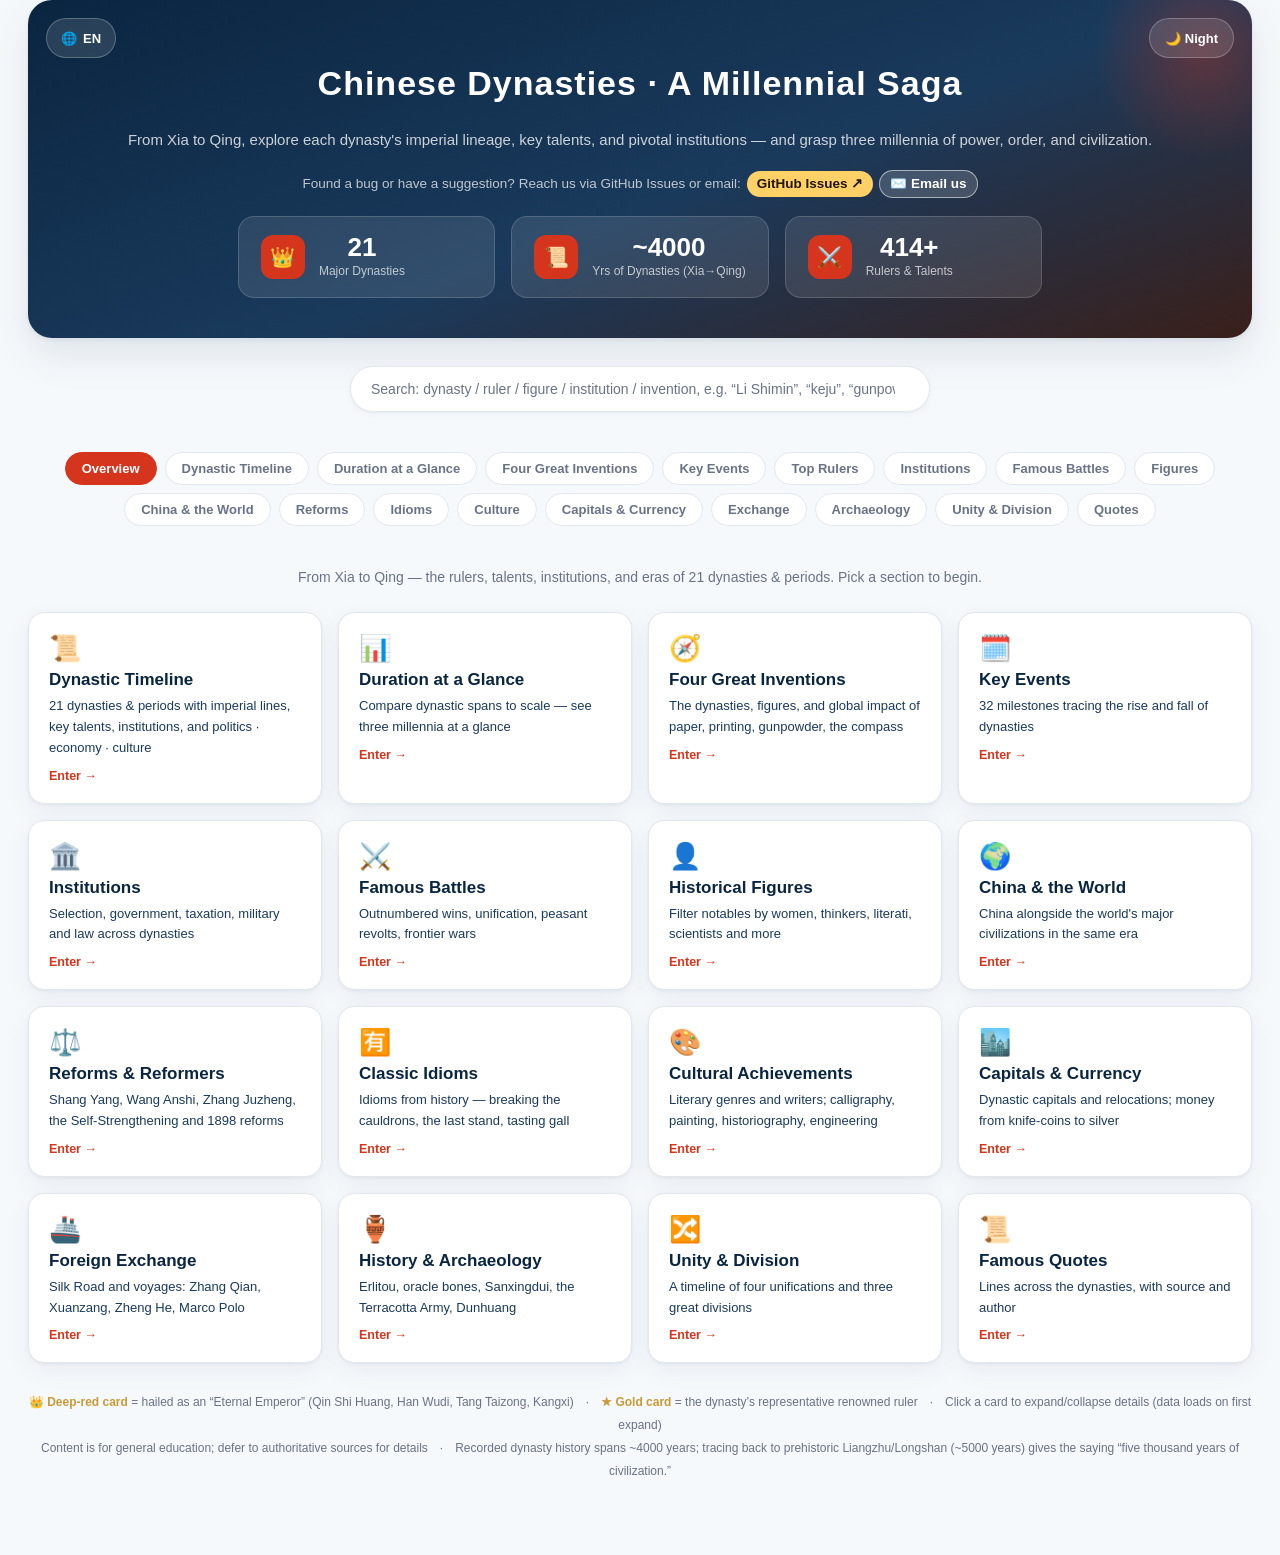
==== index.html @ f90bb238 "fix(hero): 邮件入口不显示邮箱地址，仅保留可点击的 mailto 链接 可见文本改为「✉️ 邮件反馈 / ✉️ Email us」，覆盖真实地址，仍可点击发信" ====
<!DOCTYPE html>
<html lang="zh-CN">
<head>
<meta charset="UTF-8">
<meta name="viewport" content="width=device-width, initial-scale=1.0">
<title>中华王朝 · 千年脉络 | 中国历史朝代科普</title>
<meta name="description" content="从夏到清的中国历史朝代科普：每个王朝的概览、帝王世系、核心人才与关键制度一目了然，帮你建立三千年王朝脉络。">
<meta name="keywords" content="中国历史,朝代,夏商周,秦汉,唐宋,明清,帝王,历史科普,时间轴">
<meta name="author" content="中华王朝时间轴">
<meta name="robots" content="index,follow,max-image-preview:large">
<link rel="canonical" href="https://MinosIE.github.io/chinese-dynasty-timeline/">
<link rel="alternate" hreflang="zh-CN" href="https://MinosIE.github.io/chinese-dynasty-timeline/">
<link rel="alternate" hreflang="en" href="https://MinosIE.github.io/chinese-dynasty-timeline/?lang=en">
<link rel="alternate" hreflang="x-default" href="https://MinosIE.github.io/chinese-dynasty-timeline/">
<link rel="sitemap" type="application/xml" href="sitemap.xml">
<link rel="icon" type="image/svg+xml" href="favicon.svg">
<link rel="stylesheet" href="styles.css">
<meta name="theme-color" content="#0A2540" media="(prefers-color-scheme: light)">
<meta name="theme-color" content="#0E1A26" media="(prefers-color-scheme: dark)">

<!-- Open Graph -->
<meta property="og:type" content="website">
<meta property="og:title" content="中华王朝 · 千年脉络">
<meta property="og:description" content="从夏到清的中国历史朝代科普：概览、帝王世系、核心人才与关键制度。">
<meta property="og:url" content="https://MinosIE.github.io/chinese-dynasty-timeline/">
<meta property="og:locale" content="zh_CN">
<meta property="og:locale:alternate" content="en_US">
<meta property="og:site_name" content="中华王朝时间轴">
<meta property="og:image" content="https://MinosIE.github.io/chinese-dynasty-timeline/og-cover.jpg">
<meta property="og:image:width" content="1200">
<meta property="og:image:height" content="630">
<meta property="og:image:alt" content="中华王朝 · 千年脉络 — 中国历史朝代科普时间轴">

<!-- Twitter Card -->
<meta name="twitter:card" content="summary_large_image">
<meta name="twitter:title" content="中华王朝 · 千年脉络">
<meta name="twitter:description" content="从夏到清的中国历史朝代科普：概览、帝王世系、核心人才与关键制度。">
<meta name="twitter:image" content="https://MinosIE.github.io/chinese-dynasty-timeline/og-cover.jpg">
<meta name="twitter:image:alt" content="中华王朝 · 千年脉络">

<!-- 避免主题闪烁：首屏前即确定主题 -->
<script>
(function(){try{var t=localStorage.getItem('theme');if(!t){t=matchMedia('(prefers-color-scheme: dark)').matches?'dark':'light';}document.documentElement.setAttribute('data-theme',t);}catch(e){document.documentElement.setAttribute('data-theme','light');}})();
</script>
<script>
(function(){try{var q=null;try{q=new URLSearchParams(location.search).get('lang');}catch(_){}var l=q||localStorage.getItem('lang');if(!l){l=(navigator.language||'zh').toLowerCase().startsWith('en')?'en':'zh';}if(q)localStorage.setItem('lang',l==='en'?'en':'zh');document.documentElement.lang=l==='en'?'en':'zh-CN';}catch(e){}})();
</script>
</head>
<body>
<div class="wrap">
  <section class="hero">
    <button class="theme-btn" id="themeBtn" title="切换明暗主题" aria-label="切换明暗主题">🌙 夜间</button>
    <button class="lang-btn" id="langBtn" title="切换语言 / Switch language" aria-label="切换语言">🌐 <span id="langLabel">中文</span></button>
    <h1 data-i18n="heroTitle">中华王朝 · 千年脉络</h1>
    <p data-i18n="heroSub">从夏到清，逐一展开每个朝代的帝王世系、核心人才与关键政策，帮你看懂三千年权力、制度与文明的流转。</p>
    <p class="hero-issue"><span data-i18n="heroIssue">发现问题或有建议？欢迎通过 GitHub 提 Issue 或邮件反馈：</span><a class="hero-issue-link" href="https://github.com/MinosIE/chinese-dynasty-timeline/issues" target="_blank" rel="noopener noreferrer">GitHub Issues ↗</a><a class="hero-issue-link-alt" href="mailto:417913012@qq.com"><span data-i18n="heroMail">✉️ 邮件反馈</span></a></p>
    <div class="kpis" id="kpis"></div>
  </section>

  <div class="search">
    <input id="search" type="search" autocomplete="off" aria-label="搜索"
      placeholder="搜索：朝代 / 帝王 / 人物 / 制度 / 发明，如「李世民」「科举」「火药」">
    <div class="search-results" id="searchResults" hidden></div>
  </div>

  <nav class="modnav" id="modNav">
    <button class="mod active" data-go="m-home" data-i18n="nav.home">概览</button>
    <button class="mod" data-go="m-timeline" data-i18n="nav.timeline">朝代时间轴</button>
    <button class="mod" data-go="m-span" data-i18n="nav.span">存续一览</button>
    <button class="mod" data-go="m-inv" data-i18n="nav.inv">四大发明</button>
    <button class="mod" data-go="m-events" data-i18n="nav.events">大事记</button>
    <button class="mod" data-go="m-records" data-i18n="nav.records">帝王之最</button>
    <button class="mod" data-go="m-sys" data-i18n="nav.sys">制度演变</button>
    <button class="mod" data-go="m-battle" data-i18n="nav.battle">著名战役</button>
    <button class="mod" data-go="m-people" data-i18n="nav.people">历史人物</button>
    <button class="mod" data-go="m-world" data-i18n="nav.world">世界对比</button>
    <button class="mod" data-go="m-reform" data-i18n="nav.reform">改革变法</button>
    <button class="mod" data-go="m-idiom" data-i18n="nav.idiom">成语典故</button>
    <button class="mod" data-go="m-culture" data-i18n="nav.culture">文化成就</button>
    <button class="mod" data-go="m-capcity" data-i18n="nav.capcity">都城货币</button>
    <button class="mod" data-go="m-exchange" data-i18n="nav.exchange">对外交流</button>
    <button class="mod" data-go="m-archaeo" data-i18n="nav.archaeo">史料考古</button>
    <button class="mod" data-go="m-unity" data-i18n="nav.unity">统一分裂</button>
    <button class="mod" data-go="m-quote" data-i18n="nav.quote">名句名篇</button>
  </nav>

  <section class="module active" id="m-home">
    <p class="home-lead" data-i18n="homeLead">从夏到清 · 21 个朝代与过渡时期的帝王、人才、制度与时代脉络 —— 选一个板块开始</p>
    <div class="home-grid">
      <button class="entry" data-go="m-timeline"><span class="entry-ic">📜</span><span class="entry-t" data-i18n="entry.timeline.t">朝代时间轴</span><span class="entry-d" data-i18n="entry.timeline.d">21 个朝代与过渡时期，展开帝王世系、核心人才、制度，以及政治 · 经济 · 文化</span><span class="entry-go" data-i18n="enter">进入 →</span></button>
      <button class="entry" data-go="m-span"><span class="entry-ic">📊</span><span class="entry-t" data-i18n="entry.span.t">存续一览</span><span class="entry-d" data-i18n="entry.span.d">按年代比例对比各朝长短，一眼看三千年</span><span class="entry-go" data-i18n="enter">进入 →</span></button>
      <button class="entry" data-go="m-inv"><span class="entry-ic">🧭</span><span class="entry-t" data-i18n="entry.inv.t">四大发明</span><span class="entry-d" data-i18n="entry.inv.d">造纸、印刷、火药、指南针的朝代、人物与世界影响</span><span class="entry-go" data-i18n="enter">进入 →</span></button>
      <button class="entry" data-go="m-events"><span class="entry-ic">🗓️</span><span class="entry-t" data-i18n="entry.events.t">历史大事记</span><span class="entry-d" data-i18n="entry.events.d">32 个关键节点，串起王朝兴替</span><span class="entry-go" data-i18n="enter">进入 →</span></button>
      <button class="entry" data-go="m-sys"><span class="entry-ic">🏛️</span><span class="entry-t" data-i18n="entry.sys.t">制度演变</span><span class="entry-d" data-i18n="entry.sys.d">选官、官制、赋税、军事、律法的跨朝脉络一览</span><span class="entry-go" data-i18n="enter">进入 →</span></button>
      <button class="entry" data-go="m-battle"><span class="entry-ic">⚔️</span><span class="entry-t" data-i18n="entry.battle.t">著名战役</span><span class="entry-d" data-i18n="entry.battle.d">以少胜多、统一兼并、农民起义、边疆对外</span><span class="entry-go" data-i18n="enter">进入 →</span></button>
      <button class="entry" data-go="m-people"><span class="entry-ic">👤</span><span class="entry-t" data-i18n="entry.people.t">历史人物</span><span class="entry-d" data-i18n="entry.people.d">按女性、思想家、文学家、科学家等主题筛选名人</span><span class="entry-go" data-i18n="enter">进入 →</span></button>
      <button class="entry" data-go="m-world"><span class="entry-ic">🌍</span><span class="entry-t" data-i18n="entry.world.t">世界对比</span><span class="entry-d" data-i18n="entry.world.d">同时期的中国与世界主要文明横向对照</span><span class="entry-go" data-i18n="enter">进入 →</span></button>
      <button class="entry" data-go="m-reform"><span class="entry-ic">⚖️</span><span class="entry-t" data-i18n="entry.reform.t">改革与变法</span><span class="entry-d" data-i18n="entry.reform.d">商鞅、王安石、张居正、洋务、戊戌等，含主持者、措施与结局</span><span class="entry-go" data-i18n="enter">进入 →</span></button>
      <button class="entry" data-go="m-idiom"><span class="entry-ic">🈶</span><span class="entry-t" data-i18n="entry.idiom.t">成语典故</span><span class="entry-d" data-i18n="entry.idiom.d">破釜沉舟、背水一战、卧薪尝胆等，关联出处朝代</span><span class="entry-go" data-i18n="enter">进入 →</span></button>
      <button class="entry" data-go="m-culture"><span class="entry-ic">🎨</span><span class="entry-t" data-i18n="entry.culture.t">文化成就</span><span class="entry-d" data-i18n="entry.culture.d">文学体裁演变与代表作家；书法、绘画、史学、科技工程</span><span class="entry-go" data-i18n="enter">进入 →</span></button>
      <button class="entry" data-go="m-capcity"><span class="entry-ic">🏙️</span><span class="entry-t" data-i18n="entry.capcity.t">都城与货币</span><span class="entry-d" data-i18n="entry.capcity.d">各朝都城与迁都；货币从刀币到白银的演变</span><span class="entry-go" data-i18n="enter">进入 →</span></button>
      <button class="entry" data-go="m-exchange"><span class="entry-ic">🚢</span><span class="entry-t" data-i18n="entry.exchange.t">对外交流</span><span class="entry-d" data-i18n="entry.exchange.d">丝绸之路与航海：张骞、玄奘、郑和、马可·波罗，物产与文化传入传出</span><span class="entry-go" data-i18n="enter">进入 →</span></button>
      <button class="entry" data-go="m-archaeo"><span class="entry-ic">🏺</span><span class="entry-t" data-i18n="entry.archaeo.t">史料与考古</span><span class="entry-d" data-i18n="entry.archaeo.d">二里头、殷墟甲骨、三星堆、兵马俑、敦煌等考古发现与史料互证</span><span class="entry-go" data-i18n="enter">进入 →</span></button>
      <button class="entry" data-go="m-unity"><span class="entry-ic">🔀</span><span class="entry-t" data-i18n="entry.unity.t">统一与分裂</span><span class="entry-d" data-i18n="entry.unity.d">四次大一统 / 三次大分裂的时间带，一眼看清分合</span><span class="entry-go" data-i18n="enter">进入 →</span></button>
      <button class="entry" data-go="m-quote"><span class="entry-ic">📜</span><span class="entry-t" data-i18n="entry.quote.t">名句名篇</span><span class="entry-d" data-i18n="entry.quote.d">各朝名句、出处与作者</span><span class="entry-go" data-i18n="enter">进入 →</span></button>
    </div>
  </section>

  <section class="module" id="m-timeline">
    <nav class="tabs" id="tabs"></nav>
    <main class="timeline" id="timeline"></main>
  </section>

  <section class="module" id="m-span">
    <section class="spanchart">
      <div class="inv-head"><h2 data-i18n="spanTitle">朝代存续一览</h2><p data-i18n="spanSub">长度按年代比例 · 点击任意行可跳转</p></div>
      <div class="span-wrap">
        <div class="span-rows" id="spanRows"></div>
        <div class="span-axis"><span></span><div class="span-ticks" id="spanTicks"></div><span></span></div>
      </div>
    </section>
  </section>

  <section class="module" id="m-inv">
    <section class="inventions">
      <div class="inv-head"><h2 data-i18n="invTitle">四大发明</h2><p data-i18n="invSub">改变世界的中国创造 · 点击可跳转到对应朝代</p></div>
      <div class="inv-grid" id="inventions"></div>
    </section>
  </section>

  <section class="module" id="m-events">
    <section class="events">
      <div class="inv-head"><h2 data-i18n="evTitle">历史大事记</h2><p data-i18n="evSub">关键节点 · 点击可跳转到对应朝代</p></div>
      <div class="ev-groups" id="evList"></div>
    </section>
  </section>

  <section class="module" id="m-records">
    <div class="inv-head"><h2 data-i18n="recTitle">帝王之最</h2><p data-i18n="recSub">基于各朝代帝王世系统计 · 点击可跳转到对应朝代</p></div>
    <div class="rec-grid" id="recGrid"></div>
  </section>

  <section class="module" id="m-sys">
    <div class="inv-head"><h2 data-i18n="sysTitle">制度演变</h2><p data-i18n="sysSub">选官 · 官制 · 赋税 · 军事 · 律法的跨朝脉络</p></div>
    <div class="sys-list" id="sysList"></div>
  </section>

  <section class="module" id="m-battle">
    <div class="inv-head"><h2 data-i18n="btlTitle">著名战役</h2><p data-i18n="btlSub">以少胜多 · 统一兼并 · 农民起义 · 边疆对外 · 点击可跳转朝代</p></div>
    <nav class="tabs" id="btlTabs"></nav>
    <div class="btl-list" id="btlList"></div>
  </section>

  <section class="module" id="m-people">
    <div class="inv-head"><h2 data-i18n="pplTitle">历史人物</h2><p data-i18n="pplSub">按主题筛选三千年名人 · 点击可跳转朝代</p></div>
    <nav class="tabs" id="pplTabs"></nav>
    <p class="ppl-count" id="pplCount"></p>
    <div class="ppl-grid" id="pplGrid"></div>
  </section>

  <section class="module" id="m-world">
    <div class="inv-head"><h2 data-i18n="worldTitle">世界对比</h2><p data-i18n="worldSub">同时期的中国与世界主要文明 · 点击可跳转朝代</p></div>
    <div class="world-list" id="worldList"></div>
  </section>

  <section class="module" id="m-reform">
    <div class="inv-head"><h2 data-i18n="reformTitle">改革与变法</h2><p data-i18n="reformSub">历代关键改革 · 主持者、措施与结局 · 点击可跳转朝代</p></div>
    <div class="rfm-list" id="rfmList"></div>
  </section>

  <section class="module" id="m-idiom">
    <div class="inv-head"><h2 data-i18n="idiomTitle">成语典故</h2><p data-i18n="idiomSub">出自历史的成语 · 出处与释义 · 点击可跳转朝代</p></div>
    <div class="idi-list" id="idiList"></div>
  </section>

  <section class="module" id="m-culture">
    <div class="inv-head"><h2 data-i18n="cultureTitle">文化成就</h2><p data-i18n="cultureSub">文学体裁演变 · 文学 · 书法 · 绘画 · 史学 · 科技工程</p></div>
    <div class="cul-genres" id="culGenres"></div>
    <div class="cul-sections" id="culSections"></div>
  </section>

  <section class="module" id="m-capcity">
    <div class="inv-head"><h2 data-i18n="capTitle">都城与货币</h2><p data-i18n="capSub">各朝都城与迁都 · 货币从刀币到白银的演变</p></div>
    <h3 class="sub-h" data-i18n="capSubCap">都城变迁</h3>
    <div class="cap-list" id="capList"></div>
    <h3 class="sub-h" data-i18n="capSubCur">货币演变</h3>
    <div class="sys-list" id="curList"></div>
  </section>

  <section class="module" id="m-exchange">
    <div class="inv-head"><h2 data-i18n="exTitle">对外交流</h2><p data-i18n="exSub">丝绸之路与航海 · 人物、路线、传入传出 · 点击可跳转朝代</p></div>
    <div class="ex-list" id="exList"></div>
  </section>

  <section class="module" id="m-archaeo">
    <div class="inv-head"><h2 data-i18n="arTitle">史料与考古</h2><p data-i18n="arSub">关键考古发现与史料互证 · 点击可跳转朝代</p></div>
    <div class="ar-list" id="arList"></div>
  </section>

  <section class="module" id="m-unity">
    <div class="inv-head"><h2 data-i18n="unTitle">统一与分裂</h2><p data-i18n="unSub">四次大一统 · 三次大分裂 · 点击可跳转朝代</p></div>
    <div class="un-legend" id="unLegend"></div>
    <div class="un-rows" id="unRows"></div>
    <div class="un-axis"><span></span><div class="span-ticks" id="unTicks"></div></div>
  </section>

  <section class="module" id="m-quote">
    <div class="inv-head"><h2 data-i18n="quoTitle">名句名篇</h2><p data-i18n="quoSub">各朝名句 · 出处与作者 · 点击可跳转朝代</p></div>
    <div class="quo-list" id="quoList"></div>
  </section>

  <p class="foot" id="foot"></p>
</div>

<noscript><p style="text-align:center;padding:20px">本页为交互式时间轴，建议开启 JavaScript 以获得完整体验。各朝代数据见 <code>data/overview.json</code> 与 <code>data/dynasties/</code>。</p></noscript>

<button class="to-top" id="toTop" type="button" aria-label="返回顶部" title="返回顶部">
  <svg viewBox="0 0 24 24" width="22" height="22" fill="none" stroke="currentColor" stroke-width="2.4" stroke-linecap="round" stroke-linejoin="round" aria-hidden="true"><path d="M12 19V5"/><path d="M5 12l7-7 7 7"/></svg>
</button>
<script>
const SITE="https://MinosIE.github.io/chinese-dynasty-timeline/";
/* ---------- 多语言 I18N ---------- */
const I18N={
  zh:{
    docTitle:"中华王朝 · 千年脉络 | 中国历史朝代科普",docDesc:"从夏到清的中国历史朝代科普：每个王朝的概览、帝王世系、核心人才与关键制度一目了然，帮你建立三千年王朝脉络。",
    heroTitle:"中华王朝 · 千年脉络",
    heroSub:"从夏到清，逐一展开每个朝代的帝王世系、核心人才与关键政策，帮你看懂三千年权力、制度与文明的流转。",
    heroIssue:"发现问题或有建议？欢迎通过 GitHub 提 Issue 或邮件反馈：",
    heroMail:"✉️ 邮件反馈",
    nav:{home:"概览",timeline:"朝代时间轴",span:"存续一览",inv:"四大发明",events:"大事记",records:"帝王之最",sys:"制度演变",battle:"著名战役",people:"历史人物",world:"世界对比",reform:"改革变法",idiom:"成语典故",culture:"文化成就",capcity:"都城货币",exchange:"对外交流",archaeo:"史料考古",unity:"统一分裂",quote:"名句名篇"},
    homeLead:"从夏到清 · 21 个朝代与过渡时期的帝王、人才、制度与时代脉络 —— 选一个板块开始",
    entry:{timeline:{t:"朝代时间轴",d:"21 个朝代与过渡时期，展开帝王世系、核心人才、制度，以及政治 · 经济 · 文化"},span:{t:"存续一览",d:"按年代比例对比各朝长短，一眼看三千年"},inv:{t:"四大发明",d:"造纸、印刷、火药、指南针的朝代、人物与世界影响"},events:{t:"历史大事记",d:"32 个关键节点，串起王朝兴替"},sys:{t:"制度演变",d:"选官、官制、赋税、军事、律法的跨朝脉络一览"},battle:{t:"著名战役",d:"以少胜多、统一兼并、农民起义、边疆对外"},people:{t:"历史人物",d:"按女性、思想家、文学家、科学家等主题筛选名人"},world:{t:"世界对比",d:"同时期的中国与世界主要文明横向对照"},reform:{t:"改革与变法",d:"商鞅、王安石、张居正、洋务、戊戌等，含主持者、措施与结局"},idiom:{t:"成语典故",d:"破釜沉舟、背水一战、卧薪尝胆等，关联出处朝代"},culture:{t:"文化成就",d:"文学体裁演变与代表作家；书法、绘画、史学、科技工程"},capcity:{t:"都城与货币",d:"各朝都城与迁都；货币从刀币到白银的演变"},exchange:{t:"对外交流",d:"丝绸之路与航海：张骞、玄奘、郑和、马可·波罗等"},archaeo:{t:"史料与考古",d:"二里头、殷墟甲骨、三星堆、兵马俑、敦煌等考古发现"},unity:{t:"统一与分裂",d:"四次大一统、三次大分裂的时间带"},quote:{t:"名句名篇",d:"各朝名句、出处与作者"}},
    enter:"进入 →",
    geoArea:"国土面积",secTerritory:"疆域",
    spanTitle:"朝代存续一览",spanSub:"长度按年代比例 · 点击任意行可跳转",
    invTitle:"四大发明",invSub:"改变世界的中国创造 · 点击可跳转到对应朝代",
    evTitle:"历史大事记",evSub:"关键节点 · 点击可跳转到对应朝代",
    recTitle:"帝王之最",recSub:"基于各朝代帝王世系统计 · 点击可跳转到对应朝代",
    sysTitle:"制度演变",sysSub:"选官 · 官制 · 赋税 · 军事 · 律法的跨朝脉络",
    btlTitle:"著名战役",btlSub:"以少胜多 · 统一兼并 · 农民起义 · 边疆对外 · 点击可跳转朝代",
    pplTitle:"历史人物",pplSub:"按主题筛选三千年名人 · 点击可跳转朝代",
    worldTitle:"世界对比",worldSub:"同时期的中国与世界主要文明 · 点击可跳转朝代",
    btlAll:"全部",btlType:{fewer:"以少胜多",unify:"统一兼并",revolt:"农民起义",frontier:"边疆·对外"},btlGenLabel:"主将",
    pplAll:"全部",pplCount:"共 {n} 位",
    worldCnLabel:"中国",worldWorldLabel:"同时期世界",
    roleTag:{政治家:"政治家",军事家:"军事家",女性:"女性",思想家:"思想家",文学家:"文学家",科学家:"科学家",医学家:"医学家",艺术家:"艺术家",改革家:"改革家","航海·探索":"航海·探索"},
    reformTitle:"改革与变法",reformSub:"历代关键改革 · 主持者、措施与结局 · 点击可跳转朝代",
    idiomTitle:"成语典故",idiomSub:"出自历史的成语 · 出处与释义 · 点击可跳转朝代",
    cultureTitle:"文化成就",cultureSub:"文学体裁演变 · 文学 · 书法 · 绘画 · 史学 · 科技工程",
    capTitle:"都城与货币",capSub:"各朝都城与迁都 · 货币从刀币到白银的演变",capSubCap:"都城变迁",capSubCur:"货币演变",
    reformWho:"主持",reformMeasures:"措施",reformResult:"结果",idiomSrc:"出处",idiomMean:"释义",
    culGenreTitle:"文学体裁演变",curThreadTitle:"货币演变",
    exTitle:"对外交流",exSub:"丝绸之路与航海 · 人物、路线、传入传出 · 点击可跳转朝代",
    arTitle:"史料与考古",arSub:"关键考古发现与史料互证 · 点击可跳转朝代",
    unTitle:"统一与分裂",unSub:"四次大一统 · 三次大分裂 · 点击可跳转朝代",
    quoTitle:"名句名篇",quoSub:"各朝名句 · 出处与作者 · 点击可跳转朝代",
    exWho:"人物",exDir:"路线",arFind:"发现",arValue:"意义",unUnify:"大一统",unSplit:"大分裂",
    searchPh:"搜索：朝代 / 帝王 / 人物 / 制度 / 发明，如「李世民」「科举」「火药」",
    kpiMain:"主要王朝",kpiYears:"年王朝（夏→清）",kpiYearsV:"约4000",kpiPeople:"帝王与人才",
    statEmperors:"帝王",statTalents:"人才",statPolicies:"制度",unitPerson:"位",unitItem:"项",
    tabAll:"全部",
    expand:"展开详情",collapse:"收起详情",
    loadingDetail:"正在加载 {id} 详情…",
    loadFail:"详情加载失败，请检查网络或 data/dynasties/{id}.json 是否存在。",
    secEmperors:"帝王世系",secTalents:"核心人才",secPolicies:"政策与制度",secAspects:"政治 · 经济 · 文化",
    legendTag:"千古一帝",starTag:"名君",
    reign:"在位",reignYears:"年",reignTitle:"年号",templeTitle:"庙号",posthumousTitle:"谥号",
    viewPrefix:"查看「",viewSuffix:"」→",
    recLongest:"在位最长",recShortest:"在位最短",recMost:"帝王数量最多",
    recDynMeta:"共 {n} 位帝王",recUnitYear:"年",recUnitRuler:"位",
    recValDay:"约{n}日",recValMonth:"约{n}个月",recApprox:"约",
    recNoteLong:"「约」为传说或存疑纪年（如夏、商），与信史不完全可比。",
    recNoteShort:"「约」为按月 / 日估算；史料仅记年至者按 1 年计。",
    searchEmpty:"未找到「{q}」相关内容",
    srType:{朝代:"朝代",帝王:"帝王",文臣:"文臣",武将:"武将","思想·文人":"思想·文人",其他:"其他",制度:"制度",发明:"发明",战役:"战役",改革:"改革",成语:"成语",交流:"交流",考古:"考古",名句:"名句",事件:"事件",成就:"成就"},
    overviewFail:"概览数据加载失败：请确认 data/overview.json 存在且通过 HTTP 访问（GitHub Pages 部署后正常）。",
    toTop:"返回顶部",langName:"中文",themeNight:"🌙 夜间",themeDay:"☀️ 日间",
    jsonName:"中华王朝时间轴",jsonDesc:"科普中国历史朝代（夏到清）的静态网页，含各王朝概览、帝王世系、核心人才与关键制度。",
    era:{"全部":"全部","先秦":"先秦","秦汉":"秦汉","三国两晋南北朝":"三国两晋南北朝","隋唐":"隋唐","宋元":"宋元","明清":"明清"},
    foot:'<span class="legend">👑 深红卡片</span> = 后世誉为「千古一帝」（秦始皇、汉武帝、唐太宗、康熙）　·　<span class="legend">★ 金色卡片</span> = 该朝代代表性名君　·　点击卡片可展开/收起详情（首次展开才加载该朝数据）<br>数据为科普概览，细节以权威史料为准　·　可考王朝史约4000年；上溯良渚、龙山等史前文明约5000年，故有「上下五千年」之说'
  },
  en:{
    docTitle:"Chinese Dynasties · A Millennial Saga",docDesc:"From Xia to Qing: explore each Chinese dynasty's overview, imperial lineage, key talents, and pivotal institutions at a glance — three millennia of power, order, and civilization.",
    heroTitle:"Chinese Dynasties · A Millennial Saga",
    heroSub:"From Xia to Qing, explore each dynasty's imperial lineage, key talents, and pivotal institutions — and grasp three millennia of power, order, and civilization.",
    heroIssue:"Found a bug or have a suggestion? Reach us via GitHub Issues or email:",
    heroMail:"✉️ Email us",
    nav:{home:"Overview",timeline:"Dynastic Timeline",span:"Duration at a Glance",inv:"Four Great Inventions",events:"Key Events",records:"Top Rulers",sys:"Institutions",battle:"Famous Battles",people:"Figures",world:"China & the World",reform:"Reforms",idiom:"Idioms",culture:"Culture",capcity:"Capitals & Currency",exchange:"Exchange",archaeo:"Archaeology",unity:"Unity & Division",quote:"Quotes"},
    homeLead:"From Xia to Qing — the rulers, talents, institutions, and eras of 21 dynasties & periods. Pick a section to begin.",
    entry:{timeline:{t:"Dynastic Timeline",d:"21 dynasties & periods with imperial lines, key talents, institutions, and politics · economy · culture"},span:{t:"Duration at a Glance",d:"Compare dynastic spans to scale — see three millennia at a glance"},inv:{t:"Four Great Inventions",d:"The dynasties, figures, and global impact of paper, printing, gunpowder, the compass"},events:{t:"Key Events",d:"32 milestones tracing the rise and fall of dynasties"},sys:{t:"Institutions",d:"Selection, government, taxation, military and law across dynasties"},battle:{t:"Famous Battles",d:"Outnumbered wins, unification, peasant revolts, frontier wars"},people:{t:"Historical Figures",d:"Filter notables by women, thinkers, literati, scientists and more"},world:{t:"China & the World",d:"China alongside the world's major civilizations in the same era"},reform:{t:"Reforms & Reformers",d:"Shang Yang, Wang Anshi, Zhang Juzheng, the Self-Strengthening and 1898 reforms"},idiom:{t:"Classic Idioms",d:"Idioms from history — breaking the cauldrons, the last stand, tasting gall"},culture:{t:"Cultural Achievements",d:"Literary genres and writers; calligraphy, painting, historiography, engineering"},capcity:{t:"Capitals & Currency",d:"Dynastic capitals and relocations; money from knife-coins to silver"},exchange:{t:"Foreign Exchange",d:"Silk Road and voyages: Zhang Qian, Xuanzang, Zheng He, Marco Polo"},archaeo:{t:"History & Archaeology",d:"Erlitou, oracle bones, Sanxingdui, the Terracotta Army, Dunhuang"},unity:{t:"Unity & Division",d:"A timeline of four unifications and three great divisions"},quote:{t:"Famous Quotes",d:"Lines across the dynasties, with source and author"}},
    enter:"Enter →",
    geoArea:"Land Area",secTerritory:"Territory",
    spanTitle:"Dynastic Spans",spanSub:"Bars scaled by era · click any row to jump",
    invTitle:"Four Great Inventions",invSub:"Chinese creations that changed the world · click to jump to the dynasty",
    evTitle:"Key Events",evSub:"Key milestones · click to jump to the dynasty",
    recTitle:"Top Rulers",recSub:"Based on each dynasty's imperial genealogy · click to jump",
    sysTitle:"Institutions Through the Ages",sysSub:"Selection · government · taxation · military · law across dynasties",
    btlTitle:"Famous Battles",btlSub:"Outnumbered wins · unification · peasant revolts · frontier wars · click to jump",
    pplTitle:"Historical Figures",pplSub:"Filter three millennia of notables by theme · click to jump",
    worldTitle:"China & the World",worldSub:"China alongside the world's major civilizations in the same era · click to jump",
    btlAll:"All",btlType:{fewer:"Outnumbered Wins",unify:"Unification",revolt:"Peasant Revolts",frontier:"Frontier & Foreign"},btlGenLabel:"Commanders",
    pplAll:"All",pplCount:"{n} figures",
    worldCnLabel:"China",worldWorldLabel:"The wider world",
    roleTag:{政治家:"Statesmen",军事家:"Generals",女性:"Women",思想家:"Thinkers",文学家:"Literati",科学家:"Scientists",医学家:"Physicians",艺术家:"Artists",改革家:"Reformers","航海·探索":"Explorers"},
    reformTitle:"Reforms & Reformers",reformSub:"Key reforms: sponsors, measures and outcomes · click to jump",
    idiomTitle:"Classic Idioms",idiomSub:"Idioms from history: source and meaning · click to jump",
    cultureTitle:"Cultural Achievements",cultureSub:"Literary genres · literature · calligraphy · painting · historiography · engineering",
    capTitle:"Capitals & Currency",capSub:"Dynastic capitals and relocations · money from knife-coins to silver",capSubCap:"Capitals",capSubCur:"Currency",
    reformWho:"Sponsor",reformMeasures:"Measures",reformResult:"Outcome",idiomSrc:"Source",idiomMean:"Meaning",
    culGenreTitle:"Evolution of Literary Genres",curThreadTitle:"Evolution of Currency",
    exTitle:"Foreign Exchange",exSub:"Silk Road and voyages · figures, routes, imports and exports · click to jump",
    arTitle:"History & Archaeology",arSub:"Key finds and their cross-check with texts · click to jump",
    unTitle:"Unity & Division",unSub:"Four unifications · three great divisions · click to jump",
    quoTitle:"Famous Quotes",quoSub:"Lines across the dynasties · source and author · click to jump",
    exWho:"Figure",exDir:"Route",arFind:"Finds",arValue:"Significance",unUnify:"Unified",unSplit:"Divided",
    searchPh:"Search: dynasty / ruler / figure / institution / invention, e.g. “Li Shimin”, “keju”, “gunpowder”",
    kpiMain:"Major Dynasties",kpiYears:"Yrs of Dynasties (Xia→Qing)",kpiYearsV:"~4000",kpiPeople:"Rulers & Talents",
    statEmperors:"Rulers",statTalents:"Talents",statPolicies:"Policies",unitPerson:"",unitItem:"",
    tabAll:"All",
    expand:"Expand",collapse:"Collapse",
    loadingDetail:"Loading {id} details…",
    loadFail:"Failed to load details. Check your network or whether data/dynasties/{id}.json exists.",
    secEmperors:"Imperial Lineage",secTalents:"Key Talents",secPolicies:"Policies & Institutions",secAspects:"Politics · Economy · Culture",
    legendTag:"Eternal Emperor",starTag:"Renowned Ruler",
    reign:"Reigned",reignYears:"yrs",reignTitle:"Reign title",templeTitle:"Temple name",posthumousTitle:"Posthumous name",
    viewPrefix:"View “",viewSuffix:"” →",
    recLongest:"Longest Reign",recShortest:"Shortest Reign",recMost:"Most Rulers",
    recDynMeta:"{n} rulers",recUnitYear:" yrs",recUnitRuler:"",
    recValDay:"~{n} days",recValMonth:"~{n} mo",recApprox:"~",
    recNoteLong:"“~” marks legendary or uncertain chronologies (e.g. Xia, Shang), not strictly comparable with documented reigns.",
    recNoteShort:"“~” marks month/day estimates; where sources record only years, a reign counts as 1 year.",
    searchEmpty:"No results for “{q}”",
    srType:{朝代:"Dynasty",帝王:"Ruler",文臣:"Civil Official",武将:"General","思想·文人":"Thinker/Literatus",其他:"Figure",制度:"Institution",发明:"Invention",战役:"Battle",改革:"Reform",成语:"Idiom",交流:"Exchange",考古:"Archaeology",名句:"Quote",事件:"Event",成就:"Achievement"},
    overviewFail:"Failed to load overview data: ensure data/overview.json exists and is served over HTTP (works after GitHub Pages deploy).",
    toTop:"Back to top",langName:"EN",themeNight:"🌙 Night",themeDay:"☀️ Day",
    jsonName:"Chinese Dynasties Timeline",jsonDesc:"A static page introducing Chinese dynasties (Xia to Qing) with overviews, imperial lineages, key talents, and pivotal institutions.",
    era:{"全部":"All","先秦":"Pre-Qin","秦汉":"Qin–Han","三国两晋南北朝":"Three Kingdoms & Divisions","隋唐":"Sui–Tang","宋元":"Song–Yuan","明清":"Ming–Qing"},
    foot:'<span class="legend">👑 Deep-red card</span> = hailed as an “Eternal Emperor” (Qin Shi Huang, Han Wudi, Tang Taizong, Kangxi)　·　<span class="legend">★ Gold card</span> = the dynasty’s representative renowned ruler　·　Click a card to expand/collapse details (data loads on first expand)<br>Content is for general education; defer to authoritative sources for details　·　Recorded dynasty history spans ~4000 years; tracing back to prehistoric Liangzhu/Longshan (~5000 years) gives the saying “five thousand years of civilization.”'
  }
};
let lang=(function(){try{const q=new URLSearchParams(location.search).get('lang');return q||localStorage.getItem('lang')||(navigator.language.toLowerCase().startsWith('en')?'en':'zh');}catch(e){return 'zh';}})();
document.documentElement.lang=I18N[lang].htmlLang||(lang==='en'?'en':'zh-CN');
const ERA_LABELS=I18N[lang].era;
function t(key,vars){
  const get=k=>k.split('.').reduce((o,p)=>(o==null?undefined:o[p]),I18N[lang]);
  let s=get(key); if(s===undefined)s=key.split('.').reduce((o,p)=>(o==null?undefined:o[p]),I18N.zh); if(s===undefined)s=key;
  if(vars&&typeof s==='string')for(const k in vars)s=s.replace(new RegExp('\\{'+k+'\\}','g'),vars[k]);
  return s;
}
function L(o,k){ return (lang==='en' && o!=null && o[k+'En']!=null)?o[k+'En']:o[k]; }
const ROLE_EN={"文臣":"Civil Officials","武将":"Generals","思想·文人":"Thinkers & Men of Letters","其他":"Others"};
const ASPECT_EN={"政治":"Politics","经济":"Economy","文化":"Culture"};
const ERA_COLORS={"先秦":"#C79A3A","秦汉":"#D4351C","三国两晋南北朝":"#7C3AED","隋唐":"#0EA5E9","宋元":"#059669","明清":"#EA580C"};
const ROLE_COLORS={"文臣":"#3B82F6","武将":"#EF4444","思想·文人":"#10B981","其他":"#F59E0B"};
const ASPECT_ORDER=["政治","经济","文化"];
const ASPECT_COLORS={"政治":"#D4351C","经济":"#059669","文化":"#7C3AED"};
const STAR=new Set(["禹(大禹)","汤(天乙)","武丁","周武王(姬发)","秦始皇(嬴政)","汉高祖(刘邦)","汉武帝(刘彻)","王莽(新)","汉光武帝(刘秀)","蜀汉昭烈帝(刘备)","吴大帝(孙权)","晋武帝(司马炎)","北魏孝文帝(拓跋宏)","梁武帝(萧衍)","隋文帝(杨坚)","隋炀帝(杨广)","唐太宗(李世民)","武则天","唐玄宗(李隆基)","宋太祖(赵匡胤)","宋徽宗(赵佶)","元世祖(忽必烈)","明太祖(朱元璋)","明成祖(朱棣)","清圣祖(玄烨)","清世宗(胤禛)","清高宗(弘历)","辽太祖(耶律阿保机)","金太祖(完颜阿骨打)","夏景宗(李元昊)"]);
const LEGEND=new Set(["秦始皇(嬴政)","汉武帝(刘彻)","唐太宗(李世民)","清圣祖(玄烨)"]);
const LEGEND_DYNASTIES=new Set(["qin","han","tang","qing"]);
const HONOR_REASON={
"秦始皇(嬴政)":"灭六国、首称皇帝，废分封行郡县，书同文车同轨——明代李贽誉其为「千古一帝」。",
"汉武帝(刘彻)":"北击匈奴、凿通西域丝路、独尊儒术，奠定汉家制度与疆域，后世常与秦始皇并称。",
"唐太宗(李世民)":"缔造贞观之治，纳谏用贤、开疆拓土、万国来朝，被后世誉为「千古一帝」。",
"清圣祖(玄烨)":"平三藩、收台湾、拒沙俄、定漠北，开创康乾盛世，史称「千古一帝」。",
"禹(大禹)":"治水定九州，建立夏朝，开启世袭之制。",
"汤(天乙)":"灭夏建商，任用伊尹，开国明君。",
"武丁":"武丁中兴，商朝国力鼎盛。",
"周武王(姬发)":"伐纣灭商，分封诸侯，奠定周制。",
"汉高祖(刘邦)":"布衣起兵，开两汉四百年基业。",
"王莽(新)":"代汉建新、托古改制，评价两极。",
"汉光武帝(刘秀)":"光武中兴，重建汉室。",
"蜀汉昭烈帝(刘备)":"兴复汉室，以仁德著称。",
"吴大帝(孙权)":"据江东立国，与魏蜀鼎足而立。",
"晋武帝(司马炎)":"灭吴统一，结束三国分裂。",
"北魏孝文帝(拓跋宏)":"迁都洛阳、易服改姓，推动民族大融合。",
"梁武帝(萧衍)":"在位近半个世纪，崇佛好文。",
"隋文帝(杨坚)":"结束南北分裂，开创开皇之治。",
"隋炀帝(杨广)":"开大运河、创科举，功过并存。",
"武则天":"中国历史上唯一的女皇帝，承前启后。",
"唐玄宗(李隆基)":"缔造开元盛世，盛唐之巅。",
"宋太祖(赵匡胤)":"陈桥兵变建国，杯酒释兵权。",
"宋徽宗(赵佶)":"书画大家，然治国失当终致亡国。",
"元世祖(忽必烈)":"定国号元，灭宋统一，疆域空前。",
"明太祖(朱元璋)":"驱元建明，布衣天子。",
"明成祖(朱棣)":"开创永乐盛世，迁都北京、郑和下西洋。",
"清世宗(胤禛)":"勤于政事、锐意革新，承前启后。",
"清高宗(弘历)":"十全武功，康乾盛世之极。",
"辽太祖(耶律阿保机)":"统一契丹诸部，建立辽朝，创制契丹文字。",
"金太祖(完颜阿骨打)":"起兵抗辽，建立金朝，创猛安谋克制。",
"夏景宗(李元昊)":"称帝建西夏，创制西夏文，与宋辽鼎立。"
};
const HONOR_REASON_EN={
"秦始皇(嬴政)":"Ended the Warring States and first claimed the title Emperor; abolished feudalism for commanderies, unified writing, carts and measures — the Ming scholar Li Zhi hailed him as the “Eternal Emperor.”",
"汉武帝(刘彻)":"Struck the Xiongnu, opened the Silk Road to the West, and upheld Confucianism as state doctrine, shaping Han institutions and territory; often paired with Qin Shi Huang.",
"唐太宗(李世民)":"Forged the Zhenguan era, heeding counsel and employing the worthy, expanding the realm and drawing tributary states — hailed as an “Eternal Emperor.”",
"清圣祖(玄烨)":"Crushed the Three Feudatories, took Taiwan, repelled Russia and secured the northern frontier, opening the Kangxi–Qianlong heyday — an “Eternal Emperor.”",
"禹(大禹)":"Tamed the floods and divided the land into nine provinces, founding the Xia and beginning hereditary rule.",
"汤(天乙)":"Overthrew Xia and founded Shang, appointing Yi Yin — an exemplary founding ruler.",
"武丁":"Wuding's revival brought Shang to its zenith.",
"周武王(姬发)":"Defeated Shang and enfeoffed the nobles, laying the foundations of Zhou.",
"汉高祖(刘邦)":"Rose from commoner origins to open the four-century Han enterprise.",
"王莽(新)":"Usurped Han to found the Xin, reviving antiquity in reform — a polarizing figure.",
"汉光武帝(刘秀)":"The Guangwu Restoration rebuilt the Han house.",
"蜀汉昭烈帝(刘备)":"Sought to revive Han, renowned for benevolence.",
"吴大帝(孙权)":"Held the Jiangdong heartland, standing with Wei and Shu.",
"晋武帝(司马炎)":"Destroyed Wu and united the realm, ending the Three Kingdoms split.",
"北魏孝文帝(拓跋宏)":"Moved the capital to Luoyang, adopted Han dress and surnames, driving ethnic fusion.",
"梁武帝(萧衍)":"Reigned nearly half a century, devoted to Buddhism and letters.",
"隋文帝(杨坚)":"Ended the north–south division, opening the Kaihuang era of good government.",
"隋炀帝(杨广)":"Dug the Grand Canal and founded the exam system — merits and faults entwined.",
"武则天":"China's only empress regnant, bridging eras.",
"唐玄宗(李隆基)":"Forged the Kaiyuan heyday, the apex of Tang glory.",
"宋太祖(赵匡胤)":"Founded the dynasty via the Chenqiao mutiny, relinquishing military power over wine.",
"宋徽宗(赵佶)":"A master calligrapher and painter, yet his misrule brought the dynasty down.",
"元世祖(忽必烈)":"Took the name Yuan, conquered Song to unify the realm with unprecedented territory.",
"明太祖(朱元璋)":"Drove out the Yuan to found Ming, a commoner Son of Heaven.",
"明成祖(朱棣)":"Opened the Yongle heyday; moved the capital to Beijing and sent Zheng He's voyages.",
"清世宗(胤禛)":"Diligent and reform-minded, bridging predecessor and successor.",
"清高宗(弘历)":"The Ten Great Campaigns, apex of the Kangxi–Qianlong heyday.",
"辽太祖(耶律阿保机)":"United the Khitan tribes, founded Liao, created the Khitan script.",
"金太祖(完颜阿骨打)":"Rose against Liao, founded Jin, creating the meng'an–mouke system.",
"夏景宗(李元昊)":"Declared himself emperor of Western Xia, created the Tangut script, standing with Song and Liao."
};
const ERAS=["全部","先秦","秦汉","三国两晋南北朝","隋唐","宋元","明清"];

const tl=document.getElementById('timeline');
const tabsEl=document.getElementById('tabs');
const kpisEl=document.getElementById('kpis');
const cache={};           // id -> detail object
let overview=[];
let active="全部";
let geoData={},geoList=[],geoSel=null,geoReady=false,ovById={};

/* ---------- 主题 ---------- */
const themeBtn=document.getElementById('themeBtn');
function syncThemeIcon(){themeBtn.textContent=document.documentElement.getAttribute('data-theme')==='dark'?t('themeDay'):t('themeNight');}
syncThemeIcon();
themeBtn.onclick=()=>{const next=document.documentElement.getAttribute('data-theme')==='dark'?'light':'dark';
  document.documentElement.setAttribute('data-theme',next);localStorage.setItem('theme',next);syncThemeIcon();};
const langBtn=document.getElementById('langBtn');
if(langBtn)langBtn.onclick=()=>setLang(lang==='zh'?'en':'zh');

/* ---------- Tabs ---------- */
function renderTabs(){
  tabsEl.innerHTML='';
  ERAS.forEach(e=>{const b=document.createElement('div');b.className='tab'+(e===active?' active':'');
    b.textContent=I18N[lang].era[e]||e;b.onclick=()=>{active=e;renderTabs();render();};
    tabsEl.appendChild(b);});
}

/* ---------- KPI ---------- */
function renderKpis(){
  const dynasties=overview.length;
  const people=overview.reduce((s,o)=>s+o.counts.emperors+o.counts.talents,0);
  kpisEl.innerHTML=`
    <div class="kpi"><div class="badge">👑</div><div style="display:flex;flex-direction:column"><span class="v">${dynasties}</span><span class="l">${t('kpiMain')}</span></div></div>
    <div class="kpi"><div class="badge">📜</div><div style="display:flex;flex-direction:column"><span class="v">${t('kpiYearsV')}</span><span class="l">${t('kpiYears')}</span></div></div>
    <div class="kpi"><div class="badge">⚔️</div><div style="display:flex;flex-direction:column"><span class="v">${people}+</span><span class="l">${t('kpiPeople')}</span></div></div>`;
}

/* ---------- 渲染概览时间轴 ---------- */
function render(){
  tl.innerHTML='';
  const list=overview.filter(o=>active==="全部"||o.era===active);
  const io=new IntersectionObserver((entries)=>{entries.forEach(en=>{if(en.isIntersecting){en.target.classList.add('in');io.unobserve(en.target);}});},{amount:0.15});
  list.forEach((o,i)=>{
    const ec=ERA_COLORS[o.era]||"#697386";
    const node=document.createElement('div');node.className='node reveal';node.id=o.id;
    node.innerHTML=`<span class="dot" style="border-color:${ec}"></span>
      <article class="card collapsed">
        <span class="accent" style="background:${ec}"></span>
        <div class="chead" role="button" tabindex="0" aria-expanded="false">
          <span class="name">${L(o,'name')}</span><span class="years">${L(o,'years')}</span>${geoData[o.id]&&geoData[o.id].outline?terrThumb(geoData[o.id],ec):''}${LEGEND_DYNASTIES.has(o.id)?`<span class="legend-mark">👑 ${t('legendTag')}</span>`:''}
          <span class="meta">${L(o,'capital')} · ${L(o,'duration')}</span>
          <span class="toggle"><span class="chev">▾</span>${t('expand')}</span>
        </div>
        <div class="feature">${L(o,'feature')}</div>
        ${geoData[o.id]?`<div class="geo-brief"><span class="gb-ic">🗺️</span><b class="gb-k">${t('secTerritory')}：</b><span class="gb-t">${G(geoData[o.id],'territory')}</span></div>`:''}
        <div class="stats">
          ${o.counts.emperors?`<span class="stat">${t('statEmperors')} <b>${o.counts.emperors}</b>${t('unitPerson')}</span>`:''}
          <span class="stat">${t('statTalents')} <b>${o.counts.talents}</b>${t('unitPerson')}</span>
          <span class="stat">${t('statPolicies')} <b>${o.counts.policies}</b>${t('unitItem')}</span>
          ${geoData[o.id]&&geoData[o.id].area?`<span class="stat area">${t('geoArea')} <b>${G(geoData[o.id],'area')}</b></span>`:''}
        </div>
        <div class="panel"><div class="panel-i"><div class="detail" data-id="${o.id}"></div></div></div>
      </article>`;
    const card=node.querySelector('.card');
    const head=node.querySelector('.chead');
    const toggle=()=>{
      const collapsed=card.classList.toggle('collapsed');
      head.setAttribute('aria-expanded',String(!collapsed));
      node.querySelector('.toggle').innerHTML=`<span class="chev">▾</span>${collapsed?t('expand'):t('collapse')}`;
      if(!collapsed) loadDetail(o.id, node.querySelector('.detail'));
    };
    head.onclick=toggle;
    head.onkeydown=e=>{if(e.key==='Enter'||e.key===' '){e.preventDefault();toggle();}};
    tl.appendChild(node);
    if(matchMedia('(prefers-reduced-motion: reduce)').matches){node.classList.add('in');}else{io.observe(node);}
  });
}

/* ---------- 懒加载详情 ---------- */
async function loadDetail(id, container){
  if(container.dataset.loaded) return;
  if(cache[id]){container.innerHTML=buildDetail(cache[id]);container.dataset.loaded="1";return;}
  container.dataset.loaded="1";
  container.innerHTML=`<div class="loading"><span class="spinner"></span>${t('loadingDetail',{id})}</div>`;
  try{
    const res=await fetch(`data/dynasties/${id}.json`);
    if(!res.ok) throw new Error(res.status);
    const d=await res.json();
    cache[id]=d;
    container.innerHTML=buildDetail(d);
  }catch(e){
    container.innerHTML=`<div class="loading">${t('loadFail',{id})}</div>`;
  }
}

function buildDetail(d){
  const hon=k=>(lang==='en'?HONOR_REASON_EN:HONOR_REASON)[k]||'';
  const emperors=d.emperors.map(e=>{const legend=LEGEND.has(e.n);const star=!legend&&STAR.has(e.n);const dur=e.rd!=null?t('recValDay',{n:e.rd}):(e.rm!=null?t('recValMonth',{n:e.rm}):(e.ry+t('recUnitYear')));return `<div class="emp${legend?' legend':(star?' star':'')}"><div class="emp-top"><span class="star-ic">${legend?'👑':(star?'★':'')}</span><span class="en">${L(e,'n')}</span>${L(e,'t')?`<span class="et">${L(e,'t')}</span>`:''}${legend?`<span class="etag legend-tag hontag" tabindex="0" aria-label="${t('legendTag')}：${hon(e.n)}" data-tip="${hon(e.n)}"><span class="hint-ic">ⓘ</span>${t('legendTag')}</span>`:(star?`<span class="etag star-tag hontag" tabindex="0" aria-label="${t('starTag')}：${hon(e.n)}" data-tip="${hon(e.n)}"><span class="hint-ic">ⓘ</span>${t('starTag')}</span>`:'')}</div><div class="emp-meta"><span class="er">${lang==='zh'?`在位 ${L(e,'rg')}（${dur}）`:`${t('reign')} ${L(e,'rg')} (${dur})`}</span>${e.gh?`<span class="etag">${t('reignTitle')} ${L(e,'gh')}</span>`:''}${e.mt?`<span class="etag">${t('templeTitle')} ${L(e,'mt')}</span>`:''}${e.sh?`<span class="etag">${t('posthumousTitle')} ${L(e,'sh')}</span>`:''}</div><span class="enote">${L(e,'note')}</span></div>`;}).join('');
  let talents='';
  for(const role in d.talents){
    const col=ROLE_COLORS[role]||"#F59E0B";
    const chips=d.talents[role].map(p=>`<span class="chip"><b>${L(p,'n')}</b><span class="note">${L(p,'note')}</span></span>`).join('');
    talents+=`<div class="tgroup"><div class="gt"><span class="dot" style="background:${col}"></span>${lang==='en'?(ROLE_EN[role]||role):role}</div><div class="chips">${chips}</div></div>`;
  }
  const pills=(lang==='en'&&d.policiesEn?d.policiesEn:d.policies).map(p=>`<span class="pill">${p}</span>`).join('');
  let aspects='';
  if(d.aspects){
    const a=lang==='en'&&d.aspectsEn?d.aspectsEn:d.aspects;
    aspects=ASPECT_ORDER.filter(k=>a[k]).map(k=>{
      const items=a[k].map(x=>`<li>${x}</li>`).join('');
      return `<div class="aspect"><div class="aspect-h"><span class="dot" style="background:${ASPECT_COLORS[k]}"></span>${lang==='en'?(ASPECT_EN[k]||k):k}</div><ul class="aspect-list">${items}</ul></div>`;
    }).join('');
  }
  return `<div class="body">
      ${d.emperors && d.emperors.length ? `<div class="sec"><div class="sec-h"><span class="ic" style="background:var(--brand)">👑</span><span class="t">${t('secEmperors')}</span><span class="c">${d.emperors.length}${t('unitPerson')}</span></div><div class="emps">${emperors}</div></div>` : ''}
      <div class="sec"><div class="sec-h"><span class="ic" style="background:var(--info,#0EA5E9)">⚔️</span><span class="t">${t('secTalents')}</span></div>${talents}</div>
      <div class="sec"><div class="sec-h"><span class="ic" style="background:var(--gold)">📜</span><span class="t">${t('secPolicies')}</span></div>
        <div class="pills">${pills}</div></div>
      ${aspects?`<div class="sec"><div class="sec-h"><span class="ic" style="background:#0EA5E9">🏛️</span><span class="t">${t('secAspects')}</span></div><div class="aspects">${aspects}</div></div>`:''}
      ${geoData[d.id]?`<div class="sec"><div class="sec-h"><span class="ic" style="background:var(--info,#0EA5E9)">🗺️</span><span class="t">${t('secTerritory')}</span></div><div class="territory">${G(geoData[d.id],'territory')}</div>${geoData[d.id].area?`<div class="territory-area"><span class="ta-k">${t('geoArea')}</span><span class="ta-v">${G(geoData[d.id],'area')}</span></div>`:''}</div>`:''}
      <div class="summary">${L(d,'summary')}</div>
    </div>`;
}

/* ---------- GEO: 注入 JSON-LD (ItemList) ---------- */
function injectJsonLd(){
  const data={
    "@context":"https://schema.org",
    "@type":"ItemList",
    "name":t('jsonName'),
    "description":t('jsonDesc'),
    "url":SITE,
    "itemListElement":overview.map((o,i)=>({
      "@type":"ListItem","position":i+1,
      "item":{"@type":"Thing","name":L(o,'name'),"description":L(o,'feature')+" "+L(o,'summary'),
        "url":SITE+"#"+o.id,"additionalProperty":[{"@type":"PropertyValue","name":"时期","value":o.era},{"@type":"PropertyValue","name":"年代","value":L(o,'years')},{"@type":"PropertyValue","name":"都城","value":L(o,'capital')}]}
    }))
  };
  const s=document.createElement('script');s.type='application/ld+json';s.textContent=JSON.stringify(data);
  document.head.appendChild(s);
}

/* ---------- 四大发明 ---------- */
function renderInventions(list){
  document.getElementById('inventions').innerHTML=list.map(v=>`
    <article class="inv">
      <div class="inv-top"><span class="inv-emoji">${v.emoji}</span><span class="inv-name">${L(v,'name')}</span></div>
      <span class="inv-era">${L(v,'era')}</span>
      <span class="inv-person">${L(v,'person')}</span>
      <p class="inv-desc">${L(v,'desc')}</p>
      <p class="inv-world">🌍 ${L(v,'world')}</p>
      <button class="inv-link" data-dynasty="${v.dynastyId}">${t('viewPrefix')}${L(v,'dynastyLabel')}${t('viewSuffix')}</button>
    </article>`).join('');
  document.querySelectorAll('.inv-link').forEach(b=>b.onclick=()=>jumpToDynasty(b.dataset.dynasty));
}
function jumpToDynasty(id){
  switchModule('m-timeline');
  if(active!=="全部"){active="全部";renderTabs();render();}
  const node=document.getElementById(id);
  if(!node)return;
  const card=node.querySelector('.card');
  if(card.classList.contains('collapsed'))node.querySelector('.chead').click();
  node.scrollIntoView({behavior:'smooth',block:'start'});
}

/* ---------- 称号 hover 说明 ---------- */
const tip=document.createElement('div');tip.className='hon-tip';document.body.appendChild(tip);
function showTip(el){const t=el.dataset.tip;if(!t)return;tip.textContent=t;tip.classList.add('show');
  const r=el.getBoundingClientRect(),tr=tip.getBoundingClientRect();
  const left=Math.max(8,Math.min(r.left+r.width/2-tr.width/2,innerWidth-tr.width-8));
  let top=r.top-tr.height-10;if(top<8)top=r.bottom+10;
  tip.style.left=left+'px';tip.style.top=top+'px';}
function hideTip(){tip.classList.remove('show');}
document.addEventListener('mouseover',e=>{const el=e.target.closest('.hontag');if(el)showTip(el);});
document.addEventListener('mouseout',e=>{if(e.target.closest('.hontag'))hideTip();});
document.addEventListener('focusin',e=>{const el=e.target.closest('.hontag');if(el)showTip(el);});
document.addEventListener('focusout',e=>{if(e.target.closest('.hontag'))hideTip();});
document.addEventListener('click',e=>{const el=e.target.closest('.hontag');if(el){showTip(el);return;}hideTip();});

/* ---------- 朝代存续可视化 ---------- */
function renderSpan(){
  const list=overview.filter(o=>typeof o.start==='number'&&typeof o.end==='number').sort((a,b)=>a.start-b.start);
  const min=-2100,max=1950,pct=y=>(y-min)/(max-min)*100;
  document.getElementById('spanRows').innerHTML=list.map(o=>{
    const l=pct(o.start),w=Math.max(0.8,pct(o.end)-pct(o.start));
    const col=ERA_COLORS[o.era]||'#697386';
    const fmt=y=>y<0?('前'+(-y)):y;
    return `<div class="span-row" role="button" tabindex="0" data-dynasty="${o.id}" title="${L(o,'name')} ${L(o,'years')}"><span class="span-name">${L(o,'name')}<span class="span-year">${L(o,'duration')}</span></span><div class="span-track"><span class="span-bar" style="left:${l}%;width:${w}%;background:linear-gradient(135deg,${col},${col}cc)"></span></div></div>`;
  }).join('');
  const ticks=[-2000,-1500,-1000,-500,1,500,1000,1500,1900];
  document.getElementById('spanTicks').innerHTML=ticks.map(t=>{
    const lbl=t<0?((lang==='zh'?'前':'BC ')+(-t)):(t===1?(lang==='zh'?'公元':'AD'):t);
    return `<span class="span-tick" style="left:${pct(t)}%">${lbl}</span>`;
  }).join('');
  document.querySelectorAll('.span-row').forEach(r=>{
    const go=()=>jumpToDynasty(r.dataset.dynasty);
    r.onclick=go;r.onkeydown=e=>{if(e.key==='Enter'||e.key===' '){e.preventDefault();go();}};
  });
}

/* ---------- 历史大事记 ---------- */
function renderEvents(list){
  const eraById=Object.fromEntries(overview.map(o=>[o.id,o.era]));
  const ORDER=["先秦","秦汉","三国两晋南北朝","隋唐","宋元","明清"];
  const groups={};
  list.forEach(e=>{const era=eraById[e.d]||"其他";(groups[era]=groups[era]||[]).push(e);});
  document.getElementById('evList').innerHTML=ORDER.filter(k=>groups[k]).map(k=>`
    <section class="ev-group">
      <h3 class="ev-gh">${I18N[lang].era[k]||k}</h3>
      <div class="ev-list">${[...groups[k]].sort((a,b)=>a.y-b.y).map(e=>{
        const y=e.y<0?((lang==='zh'?'前':'BC ')+(-e.y)):e.y;
        return `<div class="ev" role="button" tabindex="0" data-dynasty="${e.d}"><span class="ev-year">${y}</span><span class="ev-main"><span class="ev-name">${L(e,'t')}</span><span class="ev-x">${L(e,'x')}</span></span></div>`;
      }).join('')}</div>
    </section>`).join('');
  document.querySelectorAll('.ev').forEach(el=>{
    const go=()=>jumpToDynasty(el.dataset.dynasty);
    el.onclick=go;el.onkeydown=e=>{if(e.key==='Enter'||e.key===' '){e.preventDefault();go();}};
  });
  document.querySelectorAll('#evList .ev-list').forEach(el=>{if(evRO)evRO.observe(el);drawEvTimeline(el);});
}

/* 大事记时间线：卡片横向连线 · 行末拐弯 · 末端箭头 */
const SVGNS='http://www.w3.org/2000/svg';
let evRO=null;
if(typeof ResizeObserver!=='undefined')evRO=new ResizeObserver(es=>es.forEach(e=>drawEvTimeline(e.target)));
function drawEvTimeline(el){
  const items=[...el.querySelectorAll('.ev')];
  el.querySelector('.ev-svg')?.remove();
  const w=el.clientWidth,h=el.clientHeight;
  if(!items.length||!w||!h)return;
  const base=el.getBoundingClientRect();
  const rel=r=>({l:r.left-base.left,t:r.top-base.top,w:r.width,h:r.height,r:r.right-base.left,b:r.bottom-base.top});
  const N=items.map(it=>{
    const c=rel(it.getBoundingClientRect());
    const yEl=it.querySelector('.ev-year');
    const q=rel((yEl||it).getBoundingClientRect());
    return {x:q.l+q.w/2,y:q.t+q.h/2,yl:q.l,yr:q.r,cy:c.t,cb:c.b,cardL:c.l,cardR:c.r};
  });
  const rows=[];
  N.forEach(n=>{let row=rows.find(r=>Math.abs(r[0].cy-n.cy)<3);if(!row){row=[];rows.push(row);}row.push(n);});
  rows.sort((a,b)=>a[0].cy-b[0].cy);rows.forEach(r=>r.sort((a,b)=>a.x-b.x));
  const brand=getComputedStyle(document.documentElement).getPropertyValue('--brand').trim()||'#D4351C';
  const svg=document.createElementNS(SVGNS,'svg');
  svg.setAttribute('class','ev-svg');svg.setAttribute('viewBox',`0 0 ${w} ${h}`);
  let d='';
  rows.forEach((row,ri)=>{
    for(let i=0;i<row.length-1;i++)d+=`M ${row[i].x} ${row[i].y} L ${row[i+1].x} ${row[i+1].y} `;
    if(ri<rows.length-1){
      const next=rows[ri+1],a=row[row.length-1],b=next[0],GAP=12,rr=10;
      const X=Math.max(...row.map(n=>n.cardR),...next.map(n=>n.cardR))+GAP;
      const midY=Math.round((Math.max(...row.map(n=>n.cb))+Math.min(...next.map(n=>n.cy)))/2);
      d+=`M ${a.x} ${a.y} L ${X-rr} ${a.y} Q ${X} ${a.y} ${X} ${a.y+rr} L ${X} ${midY-rr} Q ${X} ${midY} ${X-rr} ${midY} L ${b.x+rr} ${midY} Q ${b.x} ${midY} ${b.x} ${midY+rr} L ${b.x} ${b.y} `;
    }
  });
  const lastRow=rows[rows.length-1],last=lastRow[lastRow.length-1],ly=last.y,tailS=last.yr+4,tipX=tailS+26;
  d+=`M ${tailS} ${ly} L ${tipX} ${ly} `;
  if(d){
    const p=document.createElementNS(SVGNS,'path');
    p.setAttribute('d',d.trim());p.setAttribute('fill','none');p.setAttribute('stroke',brand);
    p.setAttribute('stroke-width','2');p.setAttribute('stroke-dasharray','6 5');p.setAttribute('stroke-linecap','round');
    p.setAttribute('stroke-linejoin','round');p.setAttribute('opacity','.45');svg.appendChild(p);
  }
  const arrow=document.createElementNS(SVGNS,'path');
  arrow.setAttribute('d',`M ${tipX-8} ${ly-4} L ${tipX} ${ly} L ${tipX-8} ${ly+4}`);
  arrow.setAttribute('fill','none');arrow.setAttribute('stroke',brand);arrow.setAttribute('stroke-width','2');
  arrow.setAttribute('stroke-linecap','round');arrow.setAttribute('stroke-linejoin','round');arrow.setAttribute('opacity','.7');
  svg.appendChild(arrow);
  el.appendChild(svg);
}

/* ---------- 模块切换 ---------- */
function switchModule(id){
  document.querySelectorAll('.module').forEach(m=>m.classList.toggle('active',m.id===id));
  document.querySelectorAll('.mod').forEach(b=>b.classList.toggle('active',b.dataset.go===id));
  const mod=document.getElementById(id);
  if(mod)requestAnimationFrame(()=>mod.querySelectorAll('.reveal:not(.in)').forEach((el,i)=>setTimeout(()=>el.classList.add('in'),Math.min(i,8)*40)));
}
document.querySelectorAll('[data-go]').forEach(el=>el.addEventListener('click',()=>{
  switchModule(el.dataset.go);
  const t=document.getElementById(el.dataset.go);
  if(t)t.scrollIntoView({behavior:'smooth',block:'start'});
}));

/* ---------- 帝王之最 ---------- */
function renderRecords(r){
  const medal=['gold','silver','bronze'];
  // 统一度量：朝代=帝王数；帝王=在位月数（日/30，年×12），以便短在位者按精度排序
  const metricOf=(x,kind)=>kind==='dyn'?x.count:(x.rd!=null?x.rd/30:(x.rm!=null?x.rm:x.ry*12));
  const card=(title,items,kind,note)=>{
    const max=Math.max(...items.map(x=>metricOf(x,kind)));
    const rows=items.map((i,idx)=>{
      const w=max?Math.round(metricOf(i,kind)/max*100):0;
      const badge=idx<3?medal[idx]:'';
      const name=kind==='dyn'?L(i,'dynasty'):L(i,'name');
      const mark=(kind!=='dyn'&&i.approx)?`<span class="rec-approx">${t('recApprox')}</span>`:'';
      const meta=kind==='dyn'?t('recDynMeta',{n:i.count}):(L(i,'dynasty')+' · '+(L(i,'rg')||''));
      const valTxt=kind==='dyn'?(i.count+t('recUnitRuler')):(i.rd!=null?t('recValDay',{n:i.rd}):(i.rm!=null?t('recValMonth',{n:i.rm}):(i.ry+t('recUnitYear'))));
      return `<li class="rec-item ${badge}" data-dynasty="${i.id}">
        <span class="rec-rank">${idx+1}</span>
        <div class="rec-body">
          <div class="rec-top"><span class="rec-nm"><span class="rec-name">${name}</span>${mark}</span><span class="rec-meta">${meta}</span></div>
          <div class="rec-barwrap"><div class="rec-bar"><span class="rec-fill" style="width:${w}%"></span></div><span class="rec-val">${valTxt}</span></div>
        </div></li>`;
    }).join('');
    return `<div class="rec-card"><h3 class="rec-title">${title}</h3><ol class="rec-list">${rows}</ol>${note?`<p class="rec-note">${note}</p>`:''}</div>`;
  };
  document.getElementById('recGrid').innerHTML=
    card(t('recLongest'),r.longest,'emp',t('recNoteLong'))+
    card(t('recShortest'),r.shortest,'emp',t('recNoteShort'))+
    card(t('recMost'),r.mostEmperors,'dyn','');
  document.querySelectorAll('#recGrid .rec-item').forEach(el=>{
    const go=()=>jumpToDynasty(el.dataset.dynasty);
    el.onclick=go;el.onkeydown=e=>{if(e.key==='Enter'||e.key===' '){e.preventDefault();go();}};
  });
}

/* ---------- 制度演变 ---------- */
let sysData=null;
function renderSystems(list){
  if(!list)return;
  document.getElementById('sysList').innerHTML=list.map(th=>{
    const stages=th.stages.map((s,i)=>
      `<div class="sys-stage"><span class="sys-k">${L(s,'k')}</span><span class="sys-n">${L(s,'n')}</span><span class="sys-x">${L(s,'x')}</span></div>`+
      (i<th.stages.length-1?`<span class="sys-arrow" aria-hidden="true">→</span>`:'')
    ).join('');
    return `<div class="sys-thread"><div class="sys-th"><span class="sys-ic">${th.icon}</span>${L(th,'title')}</div><div class="sys-flow">${stages}</div></div>`;
  }).join('');
}

/* ---------- 著名战役 ---------- */
let btlData=null,btlType='all';
const BTL_TYPES=['all','fewer','unify','revolt','frontier'];
function renderBattles(){
  if(!btlData)return;
  document.getElementById('btlTabs').innerHTML=BTL_TYPES.map(k=>`<div class="tab${btlType===k?' active':''}" data-bt="${k}" role="button" tabindex="0">${k==='all'?t('btlAll'):t('btlType.'+k)}</div>`).join('');
  document.querySelectorAll('#btlTabs .tab').forEach(el=>{
    const go=()=>{btlType=el.dataset.bt;renderBattles();};
    el.onclick=go;el.onkeydown=e=>{if(e.key==='Enter'||e.key===' '){e.preventDefault();go();}};
  });
  const list=btlData.filter(b=>btlType==='all'||b.type===btlType).sort((a,b)=>a.y-b.y);
  document.getElementById('btlList').innerHTML=list.map(b=>{
    const y=b.y<0?((lang==='zh'?'前':'BC ')+(-b.y)):b.y;
    const dn=ovById[b.d]?L(ovById[b.d],'name'):'';
    return `<div class="btl" data-dynasty="${b.d}" role="button" tabindex="0"><div class="btl-head"><span class="btl-year">${y}</span><span class="btl-tag t-${b.type}">${t('btlType.'+b.type)}</span></div><span class="btl-name">${L(b,'n')}</span><span class="btl-gen"><b>${t('btlGenLabel')}</b> ${L(b,'gen')}</span><span class="btl-x">${L(b,'x')}</span><span class="btl-dyn">${dn}</span></div>`;
  }).join('');
  document.querySelectorAll('#btlList .btl').forEach(el=>{
    const go=()=>jumpToDynasty(el.dataset.dynasty);
    el.onclick=go;el.onkeydown=e=>{if(e.key==='Enter'||e.key===' '){e.preventDefault();go();}};
  });
}

/* ---------- 历史人物 ---------- */
let pplData=null,pplTag='all';
const PPL_TAGS=['all','女性','思想家','文学家','科学家','医学家','艺术家','军事家','政治家','改革家','航海·探索'];
function renderPeople(){
  if(!pplData)return;
  document.getElementById('pplTabs').innerHTML=PPL_TAGS.map(k=>`<div class="tab${pplTag===k?' active':''}" data-pt="${k}" role="button" tabindex="0">${k==='all'?t('pplAll'):(t('roleTag.'+k)||k)}</div>`).join('');
  document.querySelectorAll('#pplTabs .tab').forEach(el=>{
    const go=()=>{pplTag=el.dataset.pt;renderPeople();};
    el.onclick=go;el.onkeydown=e=>{if(e.key==='Enter'||e.key===' '){e.preventDefault();go();}};
  });
  const list=pplData.filter(p=>pplTag==='all'||p.tags.includes(pplTag));
  const cnt=document.getElementById('pplCount');if(cnt)cnt.textContent=t('pplCount',{n:list.length});
  document.getElementById('pplGrid').innerHTML=list.map(p=>`<div class="ppl" data-dynasty="${p.d}" role="button" tabindex="0"><div class="ppl-top"><span class="ppl-name">${L(p,'n')}</span><span class="ppl-dyn">${L(p,'dn')}</span></div><span class="ppl-note">${L(p,'note')}</span><div class="ppl-tags">${p.tags.map(tg=>`<span class="ppl-tag">${t('roleTag.'+tg)||tg}</span>`).join('')}</div></div>`).join('');
  document.querySelectorAll('#pplGrid .ppl').forEach(el=>{
    const go=()=>jumpToDynasty(el.dataset.dynasty);
    el.onclick=go;el.onkeydown=e=>{if(e.key==='Enter'||e.key===' '){e.preventDefault();go();}};
  });
}

/* ---------- 世界对比 ---------- */
let worldData=null;
function renderWorld(){
  if(!worldData)return;
  document.getElementById('worldList').innerHTML=worldData.map(w=>`<div class="world-row" data-dynasty="${w.d}" role="button" tabindex="0"><div class="world-side cn"><span class="world-lbl">${t('worldCnLabel')}</span><span class="world-cn">${L(w,'cn')}</span><span class="world-period">${L(w,'period')}</span></div><span class="world-arrow" aria-hidden="true">⇆</span><div class="world-side"><span class="world-lbl">${t('worldWorldLabel')}</span><span class="world-world">${L(w,'world')}</span></div><span class="world-note">${L(w,'x')}</span></div>`).join('');
  document.querySelectorAll('#worldList .world-row').forEach(el=>{
    const go=()=>jumpToDynasty(el.dataset.dynasty);
    el.onclick=go;el.onkeydown=e=>{if(e.key==='Enter'||e.key===' '){e.preventDefault();go();}};
  });
}

/* ---------- 改革与变法 ---------- */
let rfmData=null;
function bindJump(sel){
  document.querySelectorAll(sel).forEach(el=>{
    const go=()=>jumpToDynasty(el.dataset.dynasty);
    el.onclick=go;el.onkeydown=e=>{if(e.key==='Enter'||e.key===' '){e.preventDefault();go();}};
  });
}
function renderReforms(){
  if(!rfmData)return;
  document.getElementById('rfmList').innerHTML=rfmData.slice().sort((a,b)=>a.y-b.y).map(r=>{
    const y=r.y<0?((lang==='zh'?'前':'BC ')+(-r.y)):r.y;
    const dn=ovById[r.d]?L(ovById[r.d],'name'):'';
    return `<div class="rfm" data-dynasty="${r.d}" role="button" tabindex="0"><div class="rfm-head"><span class="rfm-year">${y}</span><span class="rfm-dyn">${dn}</span></div><span class="rfm-name">${L(r,'n')}</span><span class="rfm-row"><b>${t('reformWho')}</b> ${L(r,'who')}</span><span class="rfm-row"><b>${t('reformMeasures')}</b> ${L(r,'measures')}</span><span class="rfm-row res"><b>${t('reformResult')}</b> ${L(r,'result')}</span></div>`;
  }).join('');
  bindJump('#rfmList .rfm');
}

/* ---------- 成语典故 ---------- */
let idiData=null;
function renderIdioms(){
  if(!idiData)return;
  document.getElementById('idiList').innerHTML=idiData.map(x=>{
    const dn=ovById[x.d]?L(ovById[x.d],'name'):'';
    return `<div class="idi" data-dynasty="${x.d}" role="button" tabindex="0"><div class="idi-top"><span class="idi-name">${L(x,'n')}</span><span class="idi-dyn">${dn}</span></div><span class="idi-src">${t('idiomSrc')} · ${L(x,'src')}</span><span class="idi-mean">${L(x,'mean')}</span></div>`;
  }).join('');
  bindJump('#idiList .idi');
}

/* ---------- 文化成就 ---------- */
let culData=null;
function renderCulture(){
  if(!culData)return;
  const g=culData.genres||[];
  document.getElementById('culGenres').innerHTML=`<div class="sys-thread"><div class="sys-th"><span class="sys-ic">📜</span>${t('culGenreTitle')}</div><div class="sys-flow">${g.map((s,i)=>`<div class="sys-stage"><span class="sys-k">${L(s,'k')}</span><span class="sys-n">${L(s,'n')}</span><span class="sys-x">${L(s,'rep')} · ${L(s,'work')}</span></div>`+(i<g.length-1?'<span class="sys-arrow" aria-hidden="true">→</span>':'')).join('')}</div></div>`;
  document.getElementById('culSections').innerHTML=(culData.sections||[]).map(sec=>`<div class="cul-card"><div class="cul-h"><span class="cul-ic">${sec.icon||''}</span>${L(sec,'title')}</div><div class="cul-chips">${sec.items.map(it=>`<span class="cul-chip" data-dynasty="${it.d}" role="button" tabindex="0"><b>${L(it,'n')}</b><span class="cul-note">${L(it,'note')}</span></span>`).join('')}</div></div>`).join('');
  bindJump('#culSections .cul-chip');
}

/* ---------- 都城与货币 ---------- */
let capData=null,curData=null;
function renderCapCity(){
  if(capData){
    document.getElementById('capList').innerHTML=capData.map(c=>{
      const dn=ovById[c.d]?L(ovById[c.d],'name'):'';
      return `<div class="cap" data-dynasty="${c.d}" role="button" tabindex="0"><div class="cap-top"><span class="cap-dyn">${dn}</span><span class="cap-name">${L(c,'n')}</span></div><span class="cap-note">${L(c,'note')}</span></div>`;
    }).join('');
    bindJump('#capList .cap');
  }
  if(curData){
    document.getElementById('curList').innerHTML=`<div class="sys-thread"><div class="sys-th"><span class="sys-ic">💰</span>${t('curThreadTitle')}</div><div class="sys-flow">${curData.map((s,i)=>`<div class="sys-stage"><span class="sys-k">${L(s,'k')}</span><span class="sys-n">${L(s,'n')}</span><span class="sys-x">${L(s,'x')}</span></div>`+(i<curData.length-1?'<span class="sys-arrow" aria-hidden="true">→</span>':'')).join('')}</div></div>`;
  }
}

/* ---------- 对外交流 ---------- */
let exData=null;
function renderExchange(){
  if(!exData)return;
  document.getElementById('exList').innerHTML=exData.slice().sort((a,b)=>a.y-b.y).map(x=>{
    const y=x.y<0?((lang==='zh'?'前':'BC ')+(-x.y)):x.y;
    const dn=ovById[x.d]?L(ovById[x.d],'name'):'';
    return `<div class="ex" data-dynasty="${x.d}" role="button" tabindex="0"><div class="ex-head"><span class="ex-year">${y}</span><span class="ex-dyn">${dn}</span></div><span class="ex-name">${L(x,'n')}</span><span class="ex-row"><b>${t('exWho')}</b> ${L(x,'who')}</span><span class="ex-row"><b>${t('exDir')}</b> ${L(x,'dir')}</span><span class="ex-row det">${L(x,'detail')}</span></div>`;
  }).join('');
  bindJump('#exList .ex');
}

/* ---------- 史料与考古 ---------- */
let arData=null;
function renderArchaeo(){
  if(!arData)return;
  document.getElementById('arList').innerHTML=arData.map(x=>{
    const dn=ovById[x.d]?L(ovById[x.d],'name'):'';
    return `<div class="ar" data-dynasty="${x.d}" role="button" tabindex="0"><div class="ar-head"><span class="ar-name">${L(x,'n')}</span><span class="ar-dyn">${dn}</span></div><span class="ar-meta">${L(x,'y')} · ${L(x,'site')}</span><span class="ar-row"><b>${t('arFind')}</b> ${L(x,'find')}</span><span class="ar-row val"><b>${t('arValue')}</b> ${L(x,'value')}</span></div>`;
  }).join('');
  bindJump('#arList .ar');
}

/* ---------- 统一与分裂 ---------- */
let unData=null;
function renderUnity(){
  if(!unData)return;
  const min=-800,max=1950,pct=y=>(y-min)/(max-min)*100;
  document.getElementById('unRows').innerHTML=unData.map(u=>{
    const l=pct(u.from),w=Math.max(1,pct(u.to)-pct(u.from));
    return `<div class="un-row" data-dynasty="${u.d}" role="button" tabindex="0"><span class="un-name">${L(u,'n')}</span><div class="un-track"><span class="un-bar k-${u.kind}" style="left:${l}%;width:${w}%" title="${L(u,'note')}">${L(u,'n')}</span></div></div>`;
  }).join('');
  const ticks=[-500,1,500,1000,1500,1900];
  document.getElementById('unTicks').innerHTML=ticks.map(x=>{const lbl=x<0?((lang==='zh'?'前':'BC ')+(-x)):(x===1?(lang==='zh'?'公元':'AD'):x);return `<span class="span-tick" style="left:${pct(x)}%">${lbl}</span>`;}).join('');
  document.getElementById('unLegend').innerHTML=`<span class="un-lg"><i class="un-dot k-unify"></i>${t('unUnify')}</span><span class="un-lg"><i class="un-dot k-split"></i>${t('unSplit')}</span>`;
  bindJump('#unRows .un-row');
}

/* ---------- 名句名篇 ---------- */
let quoData=null;
function renderQuotes(){
  if(!quoData)return;
  document.getElementById('quoList').innerHTML=quoData.map(x=>{
    const dn=ovById[x.d]?L(ovById[x.d],'name'):'';
    return `<div class="quo" data-dynasty="${x.d}" role="button" tabindex="0"><span class="quo-q">“${L(x,'q')}”</span><span class="quo-meta">${L(x,'author')} · ${L(x,'src')}</span><span class="quo-dyn">${dn}</span></div>`;
  }).join('');
  bindJump('#quoList .quo');
}

/* ---------- 搜索 ---------- */
let searchIndex=null;
const searchEl=document.getElementById('search');
const srEl=document.getElementById('searchResults');
async function ensureSearch(){if(searchIndex)return;try{const r=await fetch('data/search.json');searchIndex=r.ok?await r.json():[];}catch(e){searchIndex=[];}}
function runSearch(q){
  if(!q){srEl.hidden=true;srEl.innerHTML='';return;}
  const ql=q.toLowerCase();
  const res=searchIndex.filter(it=>it.n.includes(q)||(it.x&&it.x.includes(q))||(it.nEn&&it.nEn.toLowerCase().includes(ql))||(it.xEn&&it.xEn.toLowerCase().includes(ql))).slice(0,40);
  if(!res.length){srEl.innerHTML=`<div class="sr-empty">${t('searchEmpty',{q})}</div>`;srEl.hidden=false;return;}
  srEl.innerHTML=res.map(it=>`<div class="sr-item" data-dynasty="${it.d}" role="button" tabindex="0"><span class="sr-type">${t('srType.'+it.t)}</span><span class="sr-name">${L(it,'n')}</span>${it.x?`<span class="sr-x">${L(it,'x')}</span>`:''}<span class="sr-dyn">${L(it,'dn')}</span></div>`).join('');
  srEl.hidden=false;
  srEl.querySelectorAll('.sr-item').forEach(el=>{el.onclick=()=>pickResult(el);el.onkeydown=e=>{if(e.key==='Enter'||e.key===' '){e.preventDefault();pickResult(el);}};});
}
function pickResult(el){jumpToDynasty(el.dataset.dynasty);srEl.hidden=true;searchEl.value='';}
searchEl.addEventListener('input',async()=>{await ensureSearch();runSearch(searchEl.value.trim());});
searchEl.addEventListener('focus',async()=>{await ensureSearch();if(searchEl.value.trim())runSearch(searchEl.value.trim());});
searchEl.addEventListener('keydown',e=>{
  if(e.key==='Escape'){searchEl.value='';srEl.hidden=true;searchEl.blur();}
  if(e.key==='Enter'){const f=srEl.querySelector('.sr-item');if(f){e.preventDefault();pickResult(f);}}
});
document.addEventListener('click',e=>{if(!e.target.closest('.search'))srEl.hidden=true;});

/* ---------- 疆域数据（供朝代详情「疆域」与时间轴「国土面积」使用，零依赖） ---------- */
function G(g,k){return (lang==='en'&&g&&g[k+'En']!=null)?g[k+'En']:g[k];}
function smoothRing(ring){
  const n=ring.length;
  if(n<3) return '';
  let d='M'+ring[0][0].toFixed(1)+' '+ring[0][1].toFixed(1);
  for(let i=0;i<n;i++){
    const p0=ring[(i-1+n)%n],p1=ring[i],p2=ring[(i+1)%n],p3=ring[(i+2)%n];
    const c1x=p1[0]+(p2[0]-p0[0])/6,c1y=p1[1]+(p2[1]-p0[1])/6;
    const c2x=p2[0]-(p3[0]-p1[0])/6,c2y=p2[1]-(p3[1]-p1[1])/6;
    d+='C'+c1x.toFixed(1)+' '+c1y.toFixed(1)+' '+c2x.toFixed(1)+' '+c2y.toFixed(1)+' '+p2[0].toFixed(1)+' '+p2[1].toFixed(1);
  }
  return d+'Z';
}
function terrThumb(g,ec){
  if(!g||!g.outline||!g.outline.length) return '';
  let minLng=Infinity,maxLng=-Infinity,minLat=Infinity,maxLat=-Infinity;
  g.outline.forEach(ring=>ring.forEach(([lng,lat])=>{if(lng<minLng)minLng=lng;if(lng>maxLng)maxLng=lng;if(lat<minLat)minLat=lat;if(lat>maxLat)maxLat=lat;}));
  const W=100,H=60,pad=9;
  const spanLng=Math.max(maxLng-minLng,0.001),spanLat=Math.max(maxLat-minLat,0.001);
  const scale=Math.min((W-pad*2)/spanLng,(H-pad*2)/spanLat);
  const offX=(W-spanLng*scale)/2,offY=(H-spanLat*scale)/2;
  const proj=(lng,lat)=>[offX+(lng-minLng)*scale,offY+(maxLat-lat)*scale];
  const paths=g.outline.map(ring=>{
    const pr=ring.map(([lng,lat])=>proj(lng,lat));
    return '<path class="terr-poly" d="'+smoothRing(pr)+'"/>';
  }).join('');
  let dot='';
  if(g.capitalCoord){const c=proj(g.capitalCoord[0],g.capitalCoord[1]);dot='<circle class="terr-cap" cx="'+c[0].toFixed(1)+'" cy="'+c[1].toFixed(1)+'" r="3.2"/>';}
  return '<svg class="terr-thumb" viewBox="0 0 '+W+' '+H+'" preserveAspectRatio="xMidYMid meet" aria-hidden="true" style="--c:'+(ec||'#697386')+'"><g class="terr-fill" fill-rule="evenodd">'+paths+'</g>'+dot+'</svg>';
}

/* ---------- 多语言切换 ---------- */
let invData=null,evData=null,recData=null;
function applyStaticLang(){
  document.querySelectorAll('[data-i18n]').forEach(el=>{el.textContent=t(el.dataset.i18n);});
  if(searchEl)searchEl.placeholder=t('searchPh');
  document.title=t('docTitle');
  const md=document.querySelector('meta[name="description"]');if(md)md.setAttribute('content',t('docDesc'));
  syncThemeIcon();
  const tt=document.getElementById('toTop');if(tt){tt.title=t('toTop');tt.setAttribute('aria-label',t('toTop'));}
  const fl=document.getElementById('foot');if(fl)fl.innerHTML=t('foot');
  const ll=document.getElementById('langLabel');if(ll)ll.textContent=t('langName');
}
function rerenderTranslatable(){
  renderKpis();renderTabs();render();renderSpan();
  if(invData)renderInventions(invData);
  if(evData)renderEvents(evData);
  if(recData)renderRecords(recData);
  if(sysData)renderSystems(sysData);
  if(btlData)renderBattles();
  if(pplData)renderPeople();
  if(worldData)renderWorld();
  if(rfmData)renderReforms();
  if(idiData)renderIdioms();
  if(culData)renderCulture();
  if(capData||curData)renderCapCity();
  if(exData)renderExchange();
  if(arData)renderArchaeo();
  if(unData)renderUnity();
  if(quoData)renderQuotes();
}
function setLang(next){
  lang=next;localStorage.setItem('lang',next);
  document.documentElement.lang=I18N[lang].htmlLang||(next==='en'?'en':'zh-CN');
  applyStaticLang();rerenderTranslatable();
}

/* ---------- 启动 ---------- */
(async function init(){
  try{
    const res=await fetch('data/overview.json');
    if(!res.ok) throw new Error(res.status);
    overview=await res.json();
    overview.forEach(o=>ovById[o.id]=o);
  }catch(e){
    tl.innerHTML=`<div class="loading">${t('overviewFail')}</div>`;
    return;
  }
  applyStaticLang();
  renderTabs();
  renderKpis();
  render();
  renderSpan();
  injectJsonLd();
  try{const r=await fetch('data/inventions.json');if(r.ok){invData=await r.json();renderInventions(invData);}}catch(e){}
  try{const r=await fetch('data/events.json');if(r.ok){evData=await r.json();renderEvents(evData);}}catch(e){}
  try{const r=await fetch('data/records.json');if(r.ok){recData=await r.json();renderRecords(recData);}}catch(e){}
  try{const r=await fetch('data/geo.json');if(r.ok){const arr=await r.json();geoList=arr;arr.forEach(g=>geoData[g.id]=g);geoReady=true;render();}}catch(e){}
  try{const r=await fetch('data/systems.json');if(r.ok){sysData=await r.json();renderSystems(sysData);}}catch(e){}
  try{const r=await fetch('data/battles.json');if(r.ok){btlData=await r.json();renderBattles();}}catch(e){}
  try{const r=await fetch('data/people.json');if(r.ok){pplData=await r.json();renderPeople();}}catch(e){}
  try{const r=await fetch('data/world.json');if(r.ok){worldData=await r.json();renderWorld();}}catch(e){}
  try{const r=await fetch('data/reforms.json');if(r.ok){rfmData=await r.json();renderReforms();}}catch(e){}
  try{const r=await fetch('data/idioms.json');if(r.ok){idiData=await r.json();renderIdioms();}}catch(e){}
  try{const r=await fetch('data/culture.json');if(r.ok){culData=await r.json();renderCulture();}}catch(e){}
  try{const r=await fetch('data/capitals.json');if(r.ok){capData=await r.json();renderCapCity();}}catch(e){}
  try{const r=await fetch('data/currency.json');if(r.ok){curData=await r.json();renderCapCity();}}catch(e){}
  try{const r=await fetch('data/exchange.json');if(r.ok){exData=await r.json();renderExchange();}}catch(e){}
  try{const r=await fetch('data/archaeo.json');if(r.ok){arData=await r.json();renderArchaeo();}}catch(e){}
  try{const r=await fetch('data/unity.json');if(r.ok){unData=await r.json();renderUnity();}}catch(e){}
  try{const r=await fetch('data/quotes.json');if(r.ok){quoData=await r.json();renderQuotes();}}catch(e){}
  const h=decodeURIComponent(location.hash.slice(1));
  if(h&&document.getElementById(h)){switchModule('m-timeline');const n=document.getElementById(h);n.querySelector('.chead').click();n.scrollIntoView({block:'start'});}
})();

/* ---------- 返回顶部 ---------- */
(function(){
  const btn=document.getElementById('toTop');
  if(!btn)return;
  const onScroll=()=>btn.classList.toggle('show',(window.scrollY||document.documentElement.scrollTop)>400);
  window.addEventListener('scroll',onScroll,{passive:true});
  onScroll();
  btn.addEventListener('click',()=>window.scrollTo({top:0,behavior:'smooth'}));
})();
</script>
</body>
</html>
---- styles.css ----
:root{
    --brand:#D4351C; --brand-d:#B82E18; --brand-100:#FBEAE6; --brand-50:#FDF4F1;
    --ink-900:#0A2540; --ink-700:#1A3A5C; --ink-500:#425466; --ink-400:#697386;
    --ink-300:#8792A2; --ink-200:#C1C9D2; --ink-100:#E3E8EE; --ink-50:#F6F9FC;
    --gold:#C79A3A;
    --r1:8px; --r2:12px; --r3:16px; --r4:24px;
    --bg:var(--ink-50);
    --surface:#ffffff;
    --surface-2:var(--ink-100);
    --text:var(--ink-500);
    --text-strong:var(--ink-900);
    --text-soft:var(--ink-700);
    --text-mute:var(--ink-400);
    --border:var(--ink-100);
    --chip-bg:var(--ink-50);
    --emp-bg:var(--brand-50);
    --emp-border:var(--brand-100);
    --etag-bg:var(--surface);
    --s-soft:0 1px 2px rgba(10,37,64,.04),0 2px 8px rgba(10,37,64,.04);
    --s-card:0 1px 3px rgba(10,37,64,.06),0 8px 24px rgba(10,37,64,.06);
    --s-lift:0 2px 4px rgba(10,37,64,.06),0 16px 40px rgba(10,37,64,.10);
  }
  :root[data-theme="dark"]{
    --bg:#0E1A26;
    --surface:#16222F;
    --surface-2:#1E2C3B;
    --text:#A9B8C7;
    --text-strong:#E9F0F6;
    --text-soft:#CBD6E1;
    --text-mute:#7E8FA0;
    --border:#27384A;
    --chip-bg:#1B2A39;
    --brand-50:#241510;
    --brand-100:#3A221C;
    --emp-bg:#241510;
    --emp-border:#3A221C;
    --etag-bg:#0F1A26;
    --ink-100:#22303F;
    --gold:#D9AE4E;
    --s-soft:0 1px 2px rgba(0,0,0,.2),0 2px 8px rgba(0,0,0,.25);
    --s-card:0 1px 3px rgba(0,0,0,.3),0 8px 24px rgba(0,0,0,.35);
    --s-lift:0 2px 4px rgba(0,0,0,.3),0 16px 40px rgba(0,0,0,.45);
  }
  *{box-sizing:border-box;margin:0;padding:0}
  body{font-family:-apple-system,"PingFang SC","Microsoft YaHei",Helvetica,Arial,sans-serif;
    background:var(--bg);color:var(--text);line-height:1.6;
    -webkit-font-smoothing:antialiased;padding-bottom:72px;transition:background .3s,color .3s}
  .wrap{display:flex;flex-direction:column;gap:28px;margin:0 auto;padding:0 28px}
  .theme-btn{position:absolute;top:18px;right:18px;z-index:5;height:40px;padding:0 15px;border-radius:999px;
    border:1px solid rgba(255,255,255,.24);background:rgba(255,255,255,.12);color:#fff;
    font-size:13px;font-weight:600;cursor:pointer;backdrop-filter:blur(4px);
    display:inline-flex;align-items:center;gap:6px;font-family:inherit;transition:.2s}
  .theme-btn:hover{background:rgba(255,255,255,.2);transform:translateY(-1px)}
  .lang-btn{position:absolute;top:18px;left:18px;z-index:5;height:40px;padding:0 14px;border-radius:999px;
    border:1px solid rgba(255,255,255,.24);background:rgba(255,255,255,.12);color:#fff;
    font-size:13px;font-weight:600;cursor:pointer;backdrop-filter:blur(4px);
    display:inline-flex;align-items:center;gap:6px;font-family:inherit;transition:.2s}
  .lang-btn:hover{background:rgba(255,255,255,.2);transform:translateY(-1px)}
  /* hero */
  .hero{display:flex;flex-direction:column;gap:18px;align-items:center;text-align:center;
    padding:56px 24px 40px;border-radius:var(--r4);
    background:linear-gradient(160deg,#0A2540 0%,#1A3A5C 55%,#3A1F1A 100%);
    color:#fff;box-shadow:var(--s-lift);position:relative;overflow:hidden}
  .hero::after{content:"";position:absolute;right:-60px;top:-60px;width:220px;height:220px;
    border-radius:50%;background:radial-gradient(circle,rgba(212,53,28,.35),transparent 70%)}
  .hero h1{font-size:34px;font-weight:800;letter-spacing:1px;color:#fff}
  .hero p{color:rgba(255,255,255,.78);font-size:15px}
  .hero .hero-issue{color:rgba(255,255,255,.72);font-size:13.5px;display:flex;flex-wrap:wrap;gap:6px;align-items:center;justify-content:center}
  .hero .hero-issue-link{color:#20160A;background:#FFD166;font-weight:700;text-decoration:none;padding:2px 10px;border-radius:999px;transition:background .2s,transform .2s}
  .hero .hero-issue-link:hover{background:#FFE08A;transform:translateY(-1px)}
  .hero .hero-issue-link-alt{color:#fff;background:rgba(255,255,255,.16);border:1px solid rgba(255,255,255,.55);font-weight:600;text-decoration:none;padding:2px 10px;border-radius:999px;transition:background .2s,transform .2s}
  .hero .hero-issue-link-alt:hover{background:rgba(255,255,255,.28);transform:translateY(-1px)}
  .kpis{display:grid;grid-template-columns:repeat(3,minmax(0,1fr));gap:16px}
  @media(max-width:560px){.kpis{grid-template-columns:1fr}}
  .kpi{display:flex;align-items:center;gap:14px;background:rgba(255,255,255,.10);
    border:1px solid rgba(255,255,255,.16);border-radius:var(--r3);padding:16px 22px;min-width:160px}
  .kpi .badge{display:flex;align-items:center;justify-content:center;width:44px;height:44px;
    border-radius:var(--r2);background:var(--brand);color:#fff;font-size:20px;flex-shrink:0}
  .kpi .v{font-size:26px;font-weight:800;color:#fff;line-height:1.1}
  .kpi .l{font-size:12px;color:rgba(255,255,255,.7)}
  /* 搜索 */
  .search{position:relative;max-width:580px;width:100%;margin:0 auto}
  #search{width:100%;height:46px;border-radius:999px;border:1px solid var(--border);background:var(--surface);
    color:var(--text);font-size:14px;padding:0 20px;font-family:inherit;box-shadow:var(--s-soft);transition:.15s}
  #search::placeholder{color:var(--text-mute)}
  #search:focus{outline:none;border-color:var(--brand);box-shadow:0 0 0 3px var(--brand-50)}
  .search-results{position:absolute;left:0;right:0;top:calc(100% + 8px);z-index:40;background:var(--surface);
    border:1px solid var(--border);border-radius:var(--r2);box-shadow:var(--s-lift);max-height:380px;overflow:auto}
  .sr-item{display:flex;align-items:center;gap:10px;padding:9px 14px;cursor:pointer;font-size:13px;border-bottom:1px solid var(--border)}
  .sr-item:last-child{border-bottom:none}
  .sr-item:hover,.sr-item:focus-visible{background:var(--chip-bg);outline:none}
  .sr-type{flex-shrink:0;font-size:11px;font-weight:700;color:var(--brand);background:var(--brand-50);border-radius:6px;padding:1px 7px}
  .sr-name{font-weight:700;color:var(--text-strong);flex-shrink:0}
  .sr-x{color:var(--text-mute);font-size:11.5px;overflow:hidden;text-overflow:ellipsis;white-space:nowrap;flex:1;min-width:0}
  .sr-dyn{margin-left:auto;font-size:11.5px;color:var(--text-mute);flex-shrink:0}
  .sr-empty{padding:12px 14px;color:var(--text-mute);font-size:13px}
  /* 模块导航与分区 */
  .modnav{position:sticky;top:0;z-index:20;display:flex;gap:8px;flex-wrap:wrap;justify-content:center;
    background:var(--bg);padding:12px 0}
  .mod{border:1px solid var(--border);background:var(--surface);color:var(--text-mute);padding:8px 16px;
    border-radius:999px;font-size:13px;font-weight:600;cursor:pointer;font-family:inherit;transition:.15s}
  .mod:hover{border-color:var(--brand);color:var(--brand)}
  .mod.active{background:var(--brand);border-color:var(--brand);color:#fff}
  .module{display:none;scroll-margin-top:72px}
  .module.active{display:flex;flex-direction:column;gap:24px}
  .home-lead{text-align:center;color:var(--text-mute);font-size:14px}
  .home-grid{display:grid;grid-template-columns:repeat(4,minmax(0,1fr));gap:16px}
  @media(max-width:900px){.home-grid{grid-template-columns:repeat(2,minmax(0,1fr))}}
  @media(max-width:560px){.home-grid{grid-template-columns:1fr}}
  .entry{display:flex;flex-direction:column;gap:6px;text-align:left;background:var(--surface);border:1px solid var(--border);
    border-radius:var(--r3);box-shadow:var(--s-card);padding:20px;cursor:pointer;font-family:inherit;transition:.2s}
  .entry:hover{box-shadow:var(--s-lift);transform:translateY(-2px);border-color:var(--brand)}
  .entry-ic{font-size:26px}
  .entry-t{font-size:17px;font-weight:800;color:var(--text-strong)}
  .entry-d{font-size:13px;color:var(--text-soft);line-height:1.6}
  .entry-go{margin-top:4px;font-size:12.5px;font-weight:700;color:var(--brand)}
  /* tabs */
  .tabs{display:flex;gap:8px;flex-wrap:wrap;justify-content:center}
  .tab{border:1px solid var(--border);background:var(--surface);color:var(--text-mute);
    padding:8px 18px;border-radius:999px;font-size:13px;font-weight:600;cursor:pointer;transition:.18s}
  .tab:hover{border-color:var(--brand);color:var(--brand)}
  .tab.active{background:var(--brand);border-color:var(--brand);color:#fff;box-shadow:var(--s-soft)}
  /* timeline */
  .timeline{display:flex;flex-direction:column;gap:18px;position:relative;padding-left:24px}
  .timeline::before{content:"";position:absolute;left:6px;top:8px;bottom:8px;width:3px;
    background:linear-gradient(var(--gold),var(--brand),var(--info,#0EA5E9));border-radius:3px}
  .node{position:relative}
  .node .dot{position:absolute;left:-16.5px;transform:translateX(-50%);width:13px;height:13px;border-radius:50%;
    background:var(--surface);border:3px solid var(--brand);margin-top:26px;box-sizing:border-box}
  .reveal{opacity:0;transform:translateY(14px);transition:opacity .55s ease,transform .55s ease}
  .reveal.in{opacity:1;transform:none}
  .card{background:var(--surface);border:1px solid var(--border);border-radius:var(--r3);
    box-shadow:var(--s-card);overflow:hidden;transition:.2s;position:relative}
  .card:hover{box-shadow:var(--s-lift);transform:translateX(2px)}
  .card>.accent{position:absolute;left:0;top:0;bottom:0;width:5px}
  .chead{display:flex;align-items:center;gap:14px;flex-wrap:wrap;padding:18px 22px;cursor:pointer}
  .chead .name{font-size:20px;font-weight:800;color:var(--text-strong)}
  .chead .years{color:var(--brand);font-weight:700;font-size:14px;font-variant-numeric:tabular-nums}
  .terr-thumb{flex:0 0 auto;width:64px;height:38px;border:1px solid var(--line);border-radius:8px;background:rgba(127,127,127,.08);padding:3px;box-sizing:border-box}
  .terr-thumb .terr-poly{fill:var(--c);fill-opacity:.16;stroke:var(--c);stroke-width:1.5;stroke-linejoin:round;vector-effect:non-scaling-stroke}
  .terr-thumb .terr-cap{fill:var(--c);stroke:#fff;stroke-width:1.5;vector-effect:non-scaling-stroke}
  .legend-mark{display:inline-flex;align-items:center;gap:4px;background:linear-gradient(135deg,#E8C05A,#C79A3A);color:#3A1F1A;
    font-size:11px;font-weight:800;border-radius:999px;padding:2px 9px;line-height:1.5;white-space:nowrap}
  .emp .hontag{cursor:help}
  .chead:focus-visible{outline:2px solid var(--brand);outline-offset:-3px;border-radius:var(--r3)}
  .emp .hontag:focus-visible{outline:2px solid var(--gold);outline-offset:1px}
  .hint-ic{font-style:normal;font-size:11px;margin-right:3px;opacity:.85}
  .hon-tip{position:fixed;z-index:100;max-width:260px;background:var(--text-strong);color:var(--surface);
    font-size:11.5px;line-height:1.6;padding:8px 10px;border-radius:8px;box-shadow:var(--s-lift);
    opacity:0;visibility:hidden;transition:opacity .15s;pointer-events:none}
  .hon-tip.show{opacity:1;visibility:visible}
  /* 四大发明 */
  .inventions{display:flex;flex-direction:column;gap:16px}
  .inv-head{display:flex;flex-direction:column;gap:4px;align-items:center;text-align:center}
  .inv-head h2{font-size:22px;font-weight:800;color:var(--text-strong)}
  .inv-head p{font-size:13px;color:var(--text-mute)}
  .inv-grid{display:grid;grid-template-columns:repeat(auto-fit,minmax(240px,1fr));gap:16px}
  .inv{display:flex;flex-direction:column;gap:7px;background:var(--surface);border:1px solid var(--border);
    border-radius:var(--r3);box-shadow:var(--s-card);padding:18px;transition:.2s}
  .inv:hover{box-shadow:var(--s-lift);transform:translateY(-2px)}
  .inv-top{display:flex;align-items:center;gap:10px}
  .inv-emoji{font-size:22px}
  .inv-name{font-size:17px;font-weight:800;color:var(--text-strong)}
  .inv-era{font-size:12px;color:var(--brand);font-weight:700}
  .inv-person{font-size:12px;color:var(--text-soft)}
  .inv-desc{font-size:13px;color:var(--text);line-height:1.7}
  .inv-world{font-size:12px;color:var(--text-mute);line-height:1.6}
  .inv-link{align-self:flex-start;margin-top:2px;border:1px solid var(--border);background:var(--chip-bg);
    color:var(--text-soft);font-size:12px;font-weight:600;padding:5px 12px;border-radius:999px;cursor:pointer;
    font-family:inherit;transition:.15s}
  .inv-link:hover{border-color:var(--brand);color:var(--brand)}
  /* 朝代存续可视化 */
  .span-wrap{overflow-x:auto}
  .span-rows{display:flex;flex-direction:column;gap:5px;min-width:680px}
  .span-row{display:grid;grid-template-columns:208px 1fr;align-items:center;gap:12px;padding:2px 0;
    cursor:pointer;border-radius:8px;transition:.15s}
  .span-row:hover{background:var(--chip-bg)}
  .span-row:focus-visible{outline:2px solid var(--brand);outline-offset:2px}
  .span-name{font-size:12.5px;font-weight:600;color:var(--text-soft);text-align:right;white-space:nowrap}
  .span-year{margin-left:8px;font-size:11.5px;font-weight:600;color:var(--text);font-variant-numeric:tabular-nums}
  .span-track{position:relative;height:22px;background:var(--chip-bg);border-radius:6px;
    background-image:linear-gradient(90deg,var(--border) 0 1px,transparent 1px);
    background-size:12.3457% 100%;background-position:2.4691% 0}
  .span-bar{position:absolute;top:2px;bottom:2px;border-radius:5px;min-width:4px}
  .span-axis{display:grid;grid-template-columns:208px 1fr;gap:12px;margin-top:6px;min-width:680px}
  .span-ticks{position:relative;height:16px}
  .span-tick{position:absolute;transform:translateX(-50%);font-size:11px;color:var(--text-mute);white-space:nowrap}
  /* 历史大事记 */
  .ev-groups{display:grid;grid-template-columns:repeat(3,minmax(0,1fr));gap:18px;align-items:start}
  @media(max-width:900px){.ev-groups{grid-template-columns:repeat(2,minmax(0,1fr))}}
  @media(max-width:560px){.ev-groups{grid-template-columns:1fr}}
  .ev-group{background:var(--surface);border:1px solid var(--border);border-radius:var(--r3);box-shadow:var(--s-card);padding:16px 18px 14px}
  .ev-gh{display:flex;align-items:center;gap:8px;font-size:13px;font-weight:800;color:var(--brand);margin-bottom:12px}
  .ev-gh::before{content:"";width:8px;height:8px;border-radius:50%;background:var(--brand)}
  .ev-list{display:grid;grid-template-columns:repeat(3,minmax(0,1fr));gap:14px;position:relative}
  .ev-svg{position:absolute;inset:0;width:100%;height:100%;overflow:visible;pointer-events:none;z-index:1}
  .ev{display:flex;flex-direction:column;gap:10px;padding:12px 4px;cursor:pointer;transition:transform .15s}
  .ev:hover .ev-name{color:var(--brand)}
  .ev:focus-visible{outline:2px solid var(--brand);outline-offset:2px;border-radius:8px}
  @media(max-width:720px){.ev-list{grid-template-columns:repeat(2,minmax(0,1fr))}}
  @media(max-width:460px){.ev-list{grid-template-columns:1fr}}
  .ev-year{position:relative;z-index:2;align-self:flex-start;font-weight:800;color:var(--brand);font-variant-numeric:tabular-nums;font-size:12px;background:var(--brand-50);padding:2px 8px;border-radius:6px}
  .ev-main{display:flex;flex-direction:column;gap:4px;min-width:0}
  .ev-name{font-size:14px;font-weight:700;color:var(--text-strong);line-height:1.45}
  .ev-x{font-size:12.5px;color:var(--text-mute);line-height:1.6}
  
  /* 帝王之最 */
  .rec-grid{display:grid;grid-template-columns:repeat(3,minmax(0,1fr));gap:20px}
  @media(max-width:720px){.rec-grid{grid-template-columns:1fr}}
  .rec-card{background:var(--surface);border:1px solid var(--border);border-radius:var(--r3);box-shadow:var(--s-card);padding:18px 20px}
  .rec-title{font-size:15px;font-weight:800;color:var(--text-strong);margin-bottom:12px;padding-bottom:10px;
    border-bottom:1px solid var(--border);display:flex;align-items:center;gap:8px}
  .rec-title::before{content:"";width:4px;height:15px;border-radius:2px;background:var(--brand)}
  .rec-list{list-style:none;display:flex;flex-direction:column;gap:10px}
  .rec-item{display:flex;align-items:center;gap:12px;cursor:pointer;border-radius:10px;padding:9px 11px;
    transition:.15s;background:transparent}
  .rec-item:hover{background:var(--chip-bg);transform:translateX(2px)}
  .rec-item:focus-visible{outline:2px solid var(--brand);outline-offset:2px}
  .rec-rank{flex-shrink:0;width:28px;height:28px;border-radius:50%;background:var(--chip-bg);color:var(--text-soft);
    font-size:13px;font-weight:800;display:flex;align-items:center;justify-content:center;font-variant-numeric:tabular-nums}
  .rec-item.gold .rec-rank{background:linear-gradient(135deg,#f6cf4b,#e0a200);color:#5a3d00;box-shadow:0 2px 8px rgba(224,162,0,.35)}
  .rec-item.silver .rec-rank{background:linear-gradient(135deg,#e2e6ec,#aeb4bd);color:#3a3f47}
  .rec-item.bronze .rec-rank{background:linear-gradient(135deg,#eaa86e,#c47e3f);color:#fff}
  .rec-body{flex:1;min-width:0;display:flex;flex-direction:column;gap:6px}
  .rec-top{display:flex;align-items:baseline;justify-content:space-between;gap:8px}
  .rec-name{font-size:14px;font-weight:700;color:var(--text-strong);white-space:nowrap;overflow:hidden;text-overflow:ellipsis}
  .rec-item:hover .rec-name{color:var(--brand)}
  .rec-meta{font-size:11.5px;color:var(--text-mute);white-space:nowrap;flex-shrink:0}
  .rec-nm{display:inline-flex;align-items:center;gap:5px;min-width:0}
  .rec-approx{flex-shrink:0;font-size:10.5px;font-weight:800;line-height:1;color:var(--brand);
    background:var(--brand-50);border:1px solid var(--brand-100);border-radius:4px;padding:2px 5px}
  .rec-barwrap{display:flex;align-items:center;gap:10px}
  .rec-bar{flex:1;height:9px;background:var(--chip-bg);border-radius:5px;overflow:hidden}
  .rec-fill{display:block;height:100%;border-radius:5px;background:var(--brand)}
  .rec-item.gold .rec-fill{background:linear-gradient(90deg,#f6cf4b,#e0a200)}
  .rec-item.silver .rec-fill{background:linear-gradient(90deg,#d3d8df,#9aa1ab)}
  .rec-item.bronze .rec-fill{background:linear-gradient(90deg,#eaa86e,#c47e3f)}
  .rec-val{flex-shrink:0;font-size:13px;font-weight:800;color:var(--brand);font-variant-numeric:tabular-nums;min-width:42px;text-align:right}
  .rec-note{margin-top:12px;padding-top:9px;border-top:1px dashed var(--border);font-size:11.5px;line-height:1.65;color:var(--text-mute)}

  .chead .meta{color:var(--text-mute);font-size:12.5px;margin-left:auto;text-align:right}
  .chead .toggle{color:var(--text-mute);font-size:13px;font-weight:600;display:flex;align-items:center;gap:6px}
  .chead .toggle .chev{display:inline-block;transition:transform .42s cubic-bezier(.4,0,.2,1)}
  .card.collapsed .toggle .chev{transform:rotate(-90deg)}
  .feature{color:var(--text);font-size:14px;padding:0 22px 14px}
  .geo-brief{display:flex;gap:6px;align-items:baseline;font-size:13.5px;line-height:1.7;color:var(--text-soft);padding:0 22px 14px}
  .geo-brief .gb-ic{flex:0 0 auto}
  .geo-brief .gb-k{color:var(--text-mute);font-weight:600;flex:0 0 auto}
  .geo-brief .gb-t{flex:1 1 220px;min-width:0}
  .stats{display:flex;gap:8px;flex-wrap:wrap;padding:0 22px 16px}
  .stat{background:var(--chip-bg);border:1px solid var(--border);border-radius:var(--r1);
    padding:4px 11px;font-size:12px;color:var(--text-soft);font-weight:600}
  .stat b{color:var(--text-strong)}
  .stat.area{border-color:var(--brand);color:var(--brand)}
  .stat.area b{color:var(--brand)}
  .panel{display:grid;grid-template-rows:0fr;transition:grid-template-rows .42s cubic-bezier(.4,0,.2,1)}
  .card:not(.collapsed) .panel{grid-template-rows:1fr}
  .panel-i{overflow:hidden;min-height:0}
  .body{display:flex;flex-direction:column;gap:18px;padding:4px 22px 22px}
  .sec{display:flex;flex-direction:column;gap:10px}
  .sec-h{display:flex;align-items:center;gap:9px}
  .sec-h .ic{display:flex;align-items:center;justify-content:center;width:28px;height:28px;
    border-radius:var(--r2);font-size:14px;color:#fff}
  .sec-h .t{font-size:14px;font-weight:700;color:var(--text-strong)}
  .sec-h .c{margin-left:auto;font-size:12px;color:var(--text-mute)}
  .emps{display:grid;grid-template-columns:repeat(auto-fill,minmax(220px,1fr));gap:10px}
  .emp{display:flex;flex-direction:column;gap:3px;background:var(--emp-bg);
    border:1px solid var(--emp-border);border-radius:var(--r2);padding:10px 13px}
  .emp .emp-top{display:flex;align-items:center;gap:8px;flex-wrap:wrap}
  .emp .en{font-size:14px;font-weight:700;color:var(--brand-d)}
  .emp .et{font-size:11.5px;color:var(--text-mute)}
  .emp .emp-meta{display:flex;flex-wrap:wrap;gap:4px 8px;margin-top:1px}
  .emp .er{font-size:12px;font-weight:600;color:var(--text-soft)}
  .emp .etag{font-size:11px;color:var(--text-mute);background:var(--etag-bg);border:1px solid var(--border);border-radius:999px;padding:1px 8px;line-height:1.5}
  .emp .enote{font-size:12.5px;color:var(--text)}
  /* famous emperor highlight */
  .emp.star{background:linear-gradient(135deg,#FFF8E6 0%,#FCEFC7 100%);border-color:#E7C766;box-shadow:0 2px 6px rgba(199,154,58,.22)}
  .emp.star .en{color:#9A6B12}
  .emp .star-ic{display:none;color:var(--gold);font-size:13px;line-height:1}
  .emp.star .star-ic,.emp.legend .star-ic{display:inline-block}
  /* 千古一帝 */
  .emp.legend{background:linear-gradient(135deg,#3A1F1A 0%,#7A2A18 100%);border-color:#C79A3A;box-shadow:0 3px 10px rgba(199,154,58,.35)}
  .emp.legend .en{color:#F2C75C}
  .emp.legend .er{color:#F2C75C}
  .emp.legend .et,.emp.legend .enote{color:rgba(255,255,255,.85)}
  .emp.legend .etag{background:rgba(255,255,255,.12);border-color:rgba(255,255,255,.22);color:rgba(255,255,255,.9)}
  .emp.legend .star-ic{color:#F2C75C}
  .emp.legend .legend-tag{background:linear-gradient(135deg,#E8C05A,#C79A3A);color:#3A1F1A;border-color:#E8C05A;font-weight:800}
  .emp .star-tag{display:none}
  .emp.star .star-tag{display:inline-block;background:var(--gold);color:#fff;border-color:var(--gold);font-weight:700}
  .tgroup{display:flex;flex-direction:column;gap:7px}
  .tgroup .gt{font-size:12px;font-weight:700;color:var(--text-soft);display:flex;align-items:center;gap:6px}
  .tgroup .gt .dot{width:8px;height:8px;border-radius:50%}
  .chips{display:flex;flex-wrap:wrap;gap:8px}
  .chip{background:var(--chip-bg);border:1px solid var(--border);border-radius:var(--r1);
    padding:6px 11px;font-size:13px;color:var(--text-soft);transition:.15s}
  .chip:hover{border-color:var(--text-mute);box-shadow:var(--s-soft)}
  .chip b{color:var(--text-strong);font-weight:700}
  .chip .note{color:var(--text-mute);font-size:11.5px;margin-left:6px}
  .pills{display:flex;flex-wrap:wrap;gap:8px}
  .pill{background:var(--surface-2);color:var(--text-soft);border-radius:999px;
    padding:5px 13px;font-size:12.5px;font-weight:600}
  .summary{font-size:12.5px;font-style:italic;color:var(--text-mute);
    border-left:3px solid var(--gold);padding:8px 0 8px 12px;background:var(--chip-bg);border-radius:0 var(--r1) var(--r1) 0}
  /* 政治 / 经济 / 文化 */
  .aspects{display:grid;grid-template-columns:repeat(auto-fit,minmax(230px,1fr));gap:12px}
  .aspect{background:var(--chip-bg);border:1px solid var(--border);border-radius:var(--r2);padding:12px 14px}
  .aspect-h{display:flex;align-items:center;gap:7px;font-size:13px;font-weight:700;color:var(--text-strong);margin-bottom:7px}
  .aspect-h .dot{width:8px;height:8px;border-radius:50%}
  .aspect-list{list-style:none;display:flex;flex-direction:column;gap:5px}
  .aspect-list li{position:relative;padding-left:13px;font-size:12.5px;color:var(--text);line-height:1.6}
  .aspect-list li::before{content:"";position:absolute;left:0;top:8px;width:5px;height:5px;border-radius:50%;background:var(--text-mute)}
  .loading{display:flex;align-items:center;gap:10px;padding:22px;color:var(--text-mute);font-size:13px}
  .spinner{width:16px;height:16px;border:2px solid var(--border);border-top-color:var(--brand);
    border-radius:50%;animation:spin .8s linear infinite}
  @keyframes spin{to{transform:rotate(360deg)}}
  .foot{text-align:center;color:var(--text-mute);font-size:12px;line-height:1.9}
  .foot .legend{color:var(--gold);font-weight:700}
  @media(max-width:560px){.hero h1{font-size:26px}.chead .meta{margin-left:0;text-align:left;width:100%}}
  @media(prefers-reduced-motion:reduce){
    .reveal{opacity:1;transform:none;transition:none}
    .panel{transition:none}
    .spinner{animation:none}
  }

  .territory-area{display:flex;gap:10px;margin-top:10px;padding-top:10px;border-top:1px dashed var(--line);font-size:14px}
  .ta-k{color:var(--text-mute);min-width:64px;flex:0 0 auto}
  .ta-v{color:var(--text-strong);font-weight:600}

  .territory{font-size:14px;line-height:1.75;color:var(--text-soft)}


  /* 返回顶部 */
  .to-top{position:fixed;right:22px;bottom:22px;width:46px;height:46px;border-radius:50%;
    background:var(--brand);color:#fff;border:none;cursor:pointer;z-index:60;
    display:flex;align-items:center;justify-content:center;box-shadow:var(--s-lift);
    opacity:0;transform:translateY(14px) scale(.92);pointer-events:none;
    transition:opacity .25s ease,transform .25s ease,filter .15s}
  .to-top.show{opacity:1;transform:none;pointer-events:auto}
  .to-top:hover{filter:brightness(1.08)}
  .to-top:active{transform:scale(.94)}
  .to-top:focus-visible{outline:2px solid var(--brand);outline-offset:3px}
  .to-top svg{width:22px;height:22px}
  @media(max-width:560px){.to-top{right:16px;bottom:16px;width:42px;height:42px}}

  /* 制度演变 */
  .sys-list{display:flex;flex-direction:column;gap:16px}
  .sys-thread{background:var(--surface);border:1px solid var(--border);border-radius:var(--r3);box-shadow:var(--s-card);padding:16px 18px}
  .sys-th{display:flex;align-items:center;gap:9px;font-size:15px;font-weight:800;color:var(--text-strong);margin-bottom:14px}
  .sys-ic{font-size:18px}
  .sys-flow{display:flex;align-items:stretch;gap:8px;overflow-x:auto;padding-bottom:4px}
  .sys-stage{flex:1 0 150px;min-width:150px;display:flex;flex-direction:column;gap:4px;background:var(--chip-bg);border:1px solid var(--border);border-radius:var(--r2);padding:11px 12px}
  .sys-k{font-size:11px;font-weight:700;color:var(--brand)}
  .sys-n{font-size:14px;font-weight:800;color:var(--text-strong)}
  .sys-x{font-size:12px;color:var(--text-mute);line-height:1.55}
  .sys-arrow{align-self:center;flex:0 0 auto;color:var(--text-mute);font-weight:800;font-size:16px}
  @media(max-width:640px){.sys-flow{flex-direction:column;overflow:visible}.sys-stage{min-width:0}.sys-arrow{transform:rotate(90deg);align-self:flex-start;margin-left:14px}}

  /* 著名战役 */
  .btl-list{display:grid;grid-template-columns:repeat(auto-fill,minmax(min(290px,100%),1fr));gap:12px;align-items:stretch}
  .btl{display:flex;flex-direction:column;gap:7px;background:var(--surface);border:1px solid var(--border);border-radius:var(--r2);box-shadow:var(--s-soft);padding:13px 15px;cursor:pointer;transition:.15s}
  .btl:hover{box-shadow:var(--s-card);transform:translateY(-2px);border-color:var(--brand)}
  .btl:focus-visible{outline:2px solid var(--brand);outline-offset:2px}
  .btl-head{display:flex;align-items:center;justify-content:space-between;gap:8px}
  .btl-year{font-weight:800;color:var(--brand);font-variant-numeric:tabular-nums;font-size:12.5px;background:var(--brand-50);border-radius:6px;padding:2px 8px}
  .btl-name{font-size:15px;font-weight:800;color:var(--text-strong)}
  .btl-tag{font-size:11px;font-weight:700;border-radius:999px;padding:2px 9px;line-height:1.5;color:#fff}
  .btl-tag.t-fewer{background:#EF4444}
  .btl-tag.t-unify{background:#3B82F6}
  .btl-tag.t-revolt{background:#F59E0B}
  .btl-tag.t-frontier{background:#059669}
  .btl-gen{font-size:12.5px;color:var(--text-soft)}
  .btl-gen b{color:var(--text-mute);font-weight:600}
  .btl-x{font-size:12.5px;color:var(--text-mute);line-height:1.6;flex:1}
  .btl-dyn{align-self:flex-start;font-size:11.5px;font-weight:700;color:var(--text-soft);background:var(--chip-bg);border:1px solid var(--border);border-radius:999px;padding:2px 9px}

  /* 历史人物 */
  .ppl-count{text-align:center;color:var(--text-mute);font-size:12.5px}
  .ppl-grid{display:grid;grid-template-columns:repeat(auto-fill,minmax(min(210px,100%),1fr));gap:12px}
  .ppl{display:flex;flex-direction:column;gap:6px;background:var(--surface);border:1px solid var(--border);border-radius:var(--r2);box-shadow:var(--s-soft);padding:13px 15px;cursor:pointer;transition:.15s}
  .ppl:hover{box-shadow:var(--s-card);transform:translateY(-2px);border-color:var(--brand)}
  .ppl:focus-visible{outline:2px solid var(--brand);outline-offset:2px}
  .ppl-top{display:flex;align-items:baseline;justify-content:space-between;gap:8px}
  .ppl-name{font-size:15px;font-weight:800;color:var(--text-strong)}
  .ppl-dyn{font-size:11.5px;font-weight:700;color:var(--brand);white-space:nowrap}
  .ppl-note{font-size:12.5px;color:var(--text);line-height:1.6}
  .ppl-tags{display:flex;flex-wrap:wrap;gap:5px;margin-top:2px}
  .ppl-tag{font-size:10.5px;font-weight:600;color:var(--text-mute);background:var(--chip-bg);border:1px solid var(--border);border-radius:999px;padding:1px 8px}

  /* 世界对比 */
  .world-list{display:grid;grid-template-columns:repeat(auto-fill,minmax(min(400px,100%),1fr));gap:12px;align-items:stretch}
  .world-row{display:grid;grid-template-columns:1fr 40px 1fr;gap:12px;align-content:start;align-items:start;background:var(--surface);border:1px solid var(--border);border-radius:var(--r3);box-shadow:var(--s-soft);padding:14px 18px;cursor:pointer;transition:.15s}
  .world-row:hover{box-shadow:var(--s-card);border-color:var(--brand)}
  .world-row:focus-visible{outline:2px solid var(--brand);outline-offset:2px}
  .world-side{display:flex;flex-direction:column;gap:3px;min-width:0}
  .world-side.cn{text-align:right;align-items:flex-end}
  .world-lbl{font-size:10.5px;font-weight:700;letter-spacing:.5px;color:var(--text-mute);text-transform:uppercase}
  .world-cn,.world-world{font-size:15px;font-weight:800;color:var(--text-strong)}
  .world-period{font-size:11.5px;color:var(--brand);font-weight:700;font-variant-numeric:tabular-nums}
  .world-arrow{text-align:center;font-size:18px;color:var(--brand)}
  .world-note{grid-column:1 / -1;font-size:12.5px;color:var(--text-mute);line-height:1.6;border-top:1px dashed var(--border);padding-top:9px;margin-top:4px}
  @media(max-width:560px){.world-row{grid-template-columns:1fr 24px 1fr;gap:8px;padding:12px 13px}.world-arrow{font-size:14px}.world-cn,.world-world{font-size:13.5px}.world-period{font-size:11px}}

  /* 改革与变法 */
  .rfm-list{display:grid;grid-template-columns:repeat(auto-fill,minmax(min(300px,100%),1fr));gap:12px;align-items:stretch}
  .rfm{display:flex;flex-direction:column;gap:6px;background:var(--surface);border:1px solid var(--border);border-radius:var(--r2);box-shadow:var(--s-soft);padding:13px 15px;cursor:pointer;transition:.15s}
  .rfm:hover{box-shadow:var(--s-card);transform:translateY(-2px);border-color:var(--brand)}
  .rfm:focus-visible{outline:2px solid var(--brand);outline-offset:2px}
  .rfm-head{display:flex;align-items:center;justify-content:space-between;gap:8px}
  .rfm-year{font-weight:800;color:var(--brand);font-variant-numeric:tabular-nums;font-size:12.5px;background:var(--brand-50);border-radius:6px;padding:2px 8px}
  .rfm-dyn{font-size:11.5px;font-weight:700;color:var(--text-mute)}
  .rfm-name{font-size:15px;font-weight:800;color:var(--text-strong)}
  .rfm-row{font-size:12.5px;color:var(--text-soft);line-height:1.6}
  .rfm-row b{color:var(--text-mute);font-weight:600;margin-right:2px}
  .rfm-row.res{color:var(--text-mute);border-top:1px dashed var(--border);padding-top:6px;margin-top:2px}

  /* 成语典故 */
  .idi-list{display:grid;grid-template-columns:repeat(auto-fill,minmax(min(300px,100%),1fr));gap:12px;align-items:stretch}
  .idi{display:flex;flex-direction:column;gap:6px;background:var(--surface);border:1px solid var(--border);border-radius:var(--r2);box-shadow:var(--s-soft);padding:13px 15px;cursor:pointer;transition:.15s}
  .idi:hover{box-shadow:var(--s-card);transform:translateY(-2px);border-color:var(--brand)}
  .idi:focus-visible{outline:2px solid var(--brand);outline-offset:2px}
  .idi-top{display:flex;align-items:baseline;justify-content:space-between;gap:8px}
  .idi-name{font-size:16px;font-weight:800;color:var(--text-strong);letter-spacing:1px}
  .idi-dyn{font-size:11.5px;font-weight:700;color:var(--brand);white-space:nowrap}
  .idi-src{font-size:11.5px;color:var(--text-mute)}
  .idi-mean{font-size:12.5px;color:var(--text);line-height:1.65}

  /* 文化成就 */
  .cul-genres{margin-bottom:4px}
  .cul-sections{display:grid;grid-template-columns:repeat(auto-fit,minmax(min(260px,100%),1fr));gap:14px;align-items:start}
  .cul-card{background:var(--surface);border:1px solid var(--border);border-radius:var(--r3);box-shadow:var(--s-card);padding:15px 17px}
  .cul-h{display:flex;align-items:center;gap:8px;font-size:14.5px;font-weight:800;color:var(--text-strong);margin-bottom:11px}
  .cul-ic{font-size:16px}
  .cul-chips{display:flex;flex-wrap:wrap;gap:8px}
  .cul-chip{display:flex;flex-direction:column;gap:2px;background:var(--chip-bg);border:1px solid var(--border);border-radius:var(--r2);padding:8px 11px;cursor:pointer;transition:.15s;max-width:100%}
  .cul-chip:hover{border-color:var(--brand);box-shadow:var(--s-soft)}
  .cul-chip:focus-visible{outline:2px solid var(--brand);outline-offset:2px}
  .cul-chip b{color:var(--text-strong);font-size:13px;font-weight:700}
  .cul-note{color:var(--text-mute);font-size:11.5px}

  /* 都城与货币 */
  .sub-h{font-size:14px;font-weight:800;color:var(--text-soft);padding-left:10px;border-left:4px solid var(--brand)}
  .cap-list{display:grid;grid-template-columns:repeat(auto-fill,minmax(min(250px,100%),1fr));gap:12px;align-items:stretch}
  .cap{display:flex;flex-direction:column;gap:5px;background:var(--surface);border:1px solid var(--border);border-radius:var(--r2);box-shadow:var(--s-soft);padding:12px 14px;cursor:pointer;transition:.15s}
  .cap:hover{box-shadow:var(--s-card);transform:translateY(-2px);border-color:var(--brand)}
  .cap:focus-visible{outline:2px solid var(--brand);outline-offset:2px}
  .cap-top{display:flex;align-items:baseline;gap:8px;flex-wrap:wrap}
  .cap-dyn{font-size:12px;font-weight:700;color:var(--brand);white-space:nowrap}
  .cap-name{font-size:14.5px;font-weight:800;color:var(--text-strong)}
  .cap-note{font-size:12px;color:var(--text-mute);line-height:1.6}

  /* 对外交流 */
  .ex-list{display:grid;grid-template-columns:repeat(auto-fill,minmax(min(300px,100%),1fr));gap:12px;align-items:stretch}
  .ex{display:flex;flex-direction:column;gap:6px;background:var(--surface);border:1px solid var(--border);border-radius:var(--r2);box-shadow:var(--s-soft);padding:13px 15px;cursor:pointer;transition:.15s}
  .ex:hover{box-shadow:var(--s-card);transform:translateY(-2px);border-color:var(--brand)}
  .ex:focus-visible{outline:2px solid var(--brand);outline-offset:2px}
  .ex-head{display:flex;align-items:center;justify-content:space-between;gap:8px}
  .ex-year{font-weight:800;color:var(--brand);font-variant-numeric:tabular-nums;font-size:12.5px;background:var(--brand-50);border-radius:6px;padding:2px 8px}
  .ex-dyn{font-size:11.5px;font-weight:700;color:var(--text-mute)}
  .ex-name{font-size:15px;font-weight:800;color:var(--text-strong)}
  .ex-row{font-size:12.5px;color:var(--text-soft);line-height:1.6}
  .ex-row b{color:var(--text-mute);font-weight:600;margin-right:2px}
  .ex-row.det{color:var(--text-mute);border-top:1px dashed var(--border);padding-top:6px;margin-top:2px}

  /* 史料与考古 */
  .ar-list{display:grid;grid-template-columns:repeat(auto-fill,minmax(min(300px,100%),1fr));gap:12px;align-items:stretch}
  .ar{display:flex;flex-direction:column;gap:6px;background:var(--surface);border:1px solid var(--border);border-radius:var(--r2);box-shadow:var(--s-soft);padding:13px 15px;cursor:pointer;transition:.15s}
  .ar:hover{box-shadow:var(--s-card);transform:translateY(-2px);border-color:var(--brand)}
  .ar:focus-visible{outline:2px solid var(--brand);outline-offset:2px}
  .ar-head{display:flex;align-items:baseline;justify-content:space-between;gap:8px}
  .ar-name{font-size:15px;font-weight:800;color:var(--text-strong)}
  .ar-dyn{font-size:11.5px;font-weight:700;color:var(--brand);white-space:nowrap}
  .ar-meta{font-size:11.5px;color:var(--text-mute)}
  .ar-row{font-size:12.5px;color:var(--text-soft);line-height:1.6}
  .ar-row b{color:var(--text-mute);font-weight:600;margin-right:2px}
  .ar-row.val{color:var(--text-mute);border-top:1px dashed var(--border);padding-top:6px;margin-top:2px}

  /* 统一与分裂 */
  .un-legend{display:flex;gap:18px;justify-content:center;font-size:12.5px;color:var(--text-soft)}
  .un-lg{display:inline-flex;align-items:center;gap:6px}
  .un-dot{width:12px;height:12px;border-radius:3px;display:inline-block}
  .un-dot.k-unify{background:linear-gradient(135deg,#D4351C,#B82E18)}
  .un-dot.k-split{background:linear-gradient(135deg,#697386,#8792A2)}
  .un-rows{display:flex;flex-direction:column;gap:6px}
  .un-row{display:grid;grid-template-columns:150px 1fr;align-items:center;gap:12px;cursor:pointer;border-radius:8px;padding:3px 0;transition:.15s}
  .un-row:hover{background:var(--chip-bg)}
  .un-row:focus-visible{outline:2px solid var(--brand);outline-offset:2px}
  .un-name{font-size:12.5px;font-weight:700;color:var(--text-soft);text-align:right;white-space:nowrap;overflow:hidden;text-overflow:ellipsis}
  .un-track{position:relative;height:26px;background:var(--chip-bg);border-radius:6px}
  .un-bar{position:absolute;top:3px;bottom:3px;border-radius:5px;display:flex;align-items:center;padding:0 9px;color:#fff;font-size:11px;font-weight:700;white-space:nowrap;overflow:hidden}
  .un-bar.k-unify{background:linear-gradient(135deg,#D4351C,#B82E18)}
  .un-bar.k-split{background:linear-gradient(135deg,#697386,#8792A2)}
  .un-axis{display:grid;grid-template-columns:150px 1fr;gap:12px;margin-top:6px}
  @media(max-width:560px){.un-row{grid-template-columns:92px 1fr;gap:8px}.un-axis{grid-template-columns:92px 1fr;gap:8px}.un-name{font-size:11px}.un-bar{font-size:10px;padding:0 6px}}

  /* 名句名篇 */
  .quo-list{display:grid;grid-template-columns:repeat(auto-fill,minmax(min(320px,100%),1fr));gap:12px;align-items:stretch}
  .quo{display:flex;flex-direction:column;gap:8px;background:var(--surface);border:1px solid var(--border);border-left:4px solid var(--gold);border-radius:var(--r2);box-shadow:var(--s-soft);padding:15px 17px;cursor:pointer;transition:.15s}
  .quo:hover{box-shadow:var(--s-card);transform:translateY(-2px);border-color:var(--brand)}
  .quo:focus-visible{outline:2px solid var(--brand);outline-offset:2px}
  .quo-q{font-size:15px;font-weight:700;color:var(--text-strong);line-height:1.7}
  .quo-meta{font-size:12px;color:var(--text-mute)}
  .quo-dyn{align-self:flex-start;font-size:11.5px;font-weight:700;color:var(--brand);background:var(--brand-50);border-radius:999px;padding:2px 9px}
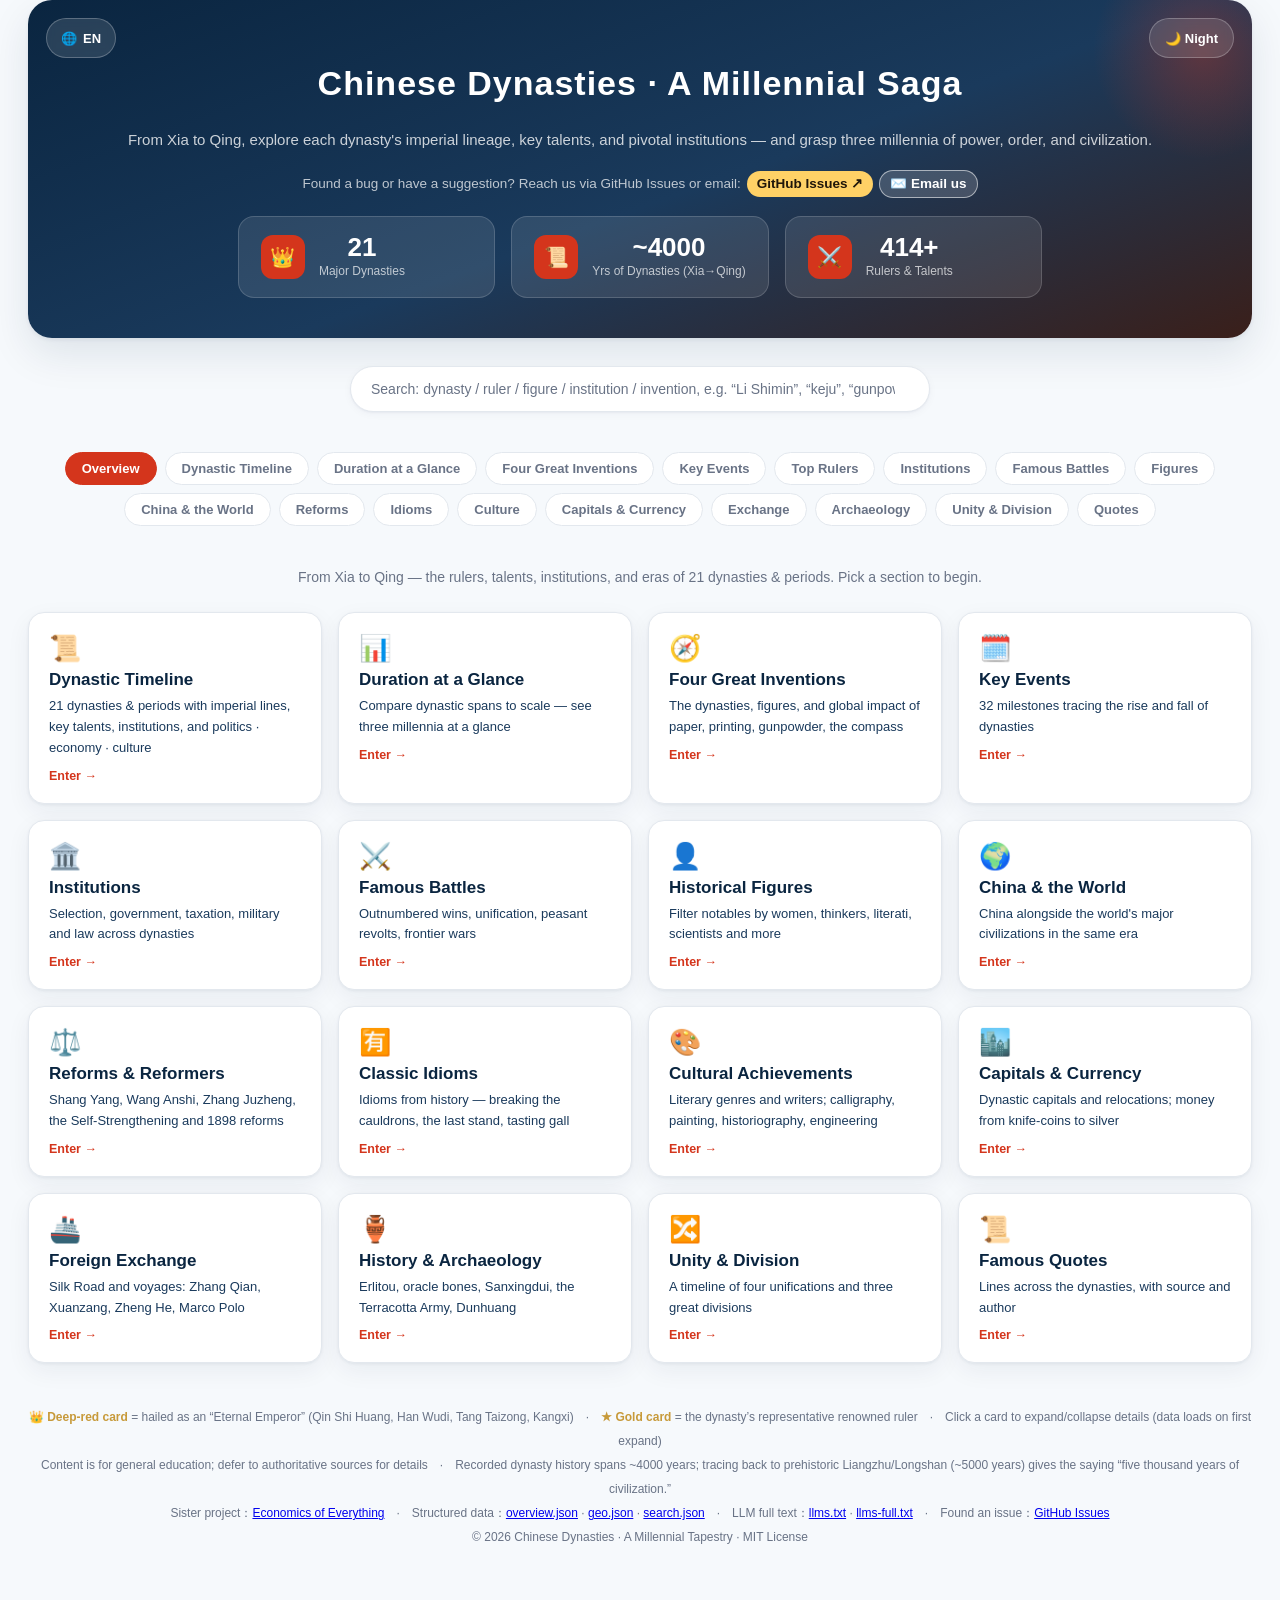
==== commit 1af28396: "feat(footer): 页脚改为与 econ-everything 一致的三段式 用 <footer> 替换 <p>，含 提示(卡片图例+免责) / 链接行(姊妹项目·结构化数据·AI全文索引·问" ====
--- a/index.html
+++ b/index.html
@@ -1,1048 +1,2618 @@
-<!DOCTYPE html>
+<!doctype html>
 <html lang="zh-CN">
-<head>
-<meta charset="UTF-8">
-<meta name="viewport" content="width=device-width, initial-scale=1.0">
-<title>中华王朝 · 千年脉络 | 中国历史朝代科普</title>
-<meta name="description" content="从夏到清的中国历史朝代科普：每个王朝的概览、帝王世系、核心人才与关键制度一目了然，帮你建立三千年王朝脉络。">
-<meta name="keywords" content="中国历史,朝代,夏商周,秦汉,唐宋,明清,帝王,历史科普,时间轴">
-<meta name="author" content="中华王朝时间轴">
-<meta name="robots" content="index,follow,max-image-preview:large">
-<link rel="canonical" href="https://MinosIE.github.io/chinese-dynasty-timeline/">
-<link rel="alternate" hreflang="zh-CN" href="https://MinosIE.github.io/chinese-dynasty-timeline/">
-<link rel="alternate" hreflang="en" href="https://MinosIE.github.io/chinese-dynasty-timeline/?lang=en">
-<link rel="alternate" hreflang="x-default" href="https://MinosIE.github.io/chinese-dynasty-timeline/">
-<link rel="sitemap" type="application/xml" href="sitemap.xml">
-<link rel="icon" type="image/svg+xml" href="favicon.svg">
-<link rel="stylesheet" href="styles.css">
-<meta name="theme-color" content="#0A2540" media="(prefers-color-scheme: light)">
-<meta name="theme-color" content="#0E1A26" media="(prefers-color-scheme: dark)">
-
-<!-- Open Graph -->
-<meta property="og:type" content="website">
-<meta property="og:title" content="中华王朝 · 千年脉络">
-<meta property="og:description" content="从夏到清的中国历史朝代科普：概览、帝王世系、核心人才与关键制度。">
-<meta property="og:url" content="https://MinosIE.github.io/chinese-dynasty-timeline/">
-<meta property="og:locale" content="zh_CN">
-<meta property="og:locale:alternate" content="en_US">
-<meta property="og:site_name" content="中华王朝时间轴">
-<meta property="og:image" content="https://MinosIE.github.io/chinese-dynasty-timeline/og-cover.jpg">
-<meta property="og:image:width" content="1200">
-<meta property="og:image:height" content="630">
-<meta property="og:image:alt" content="中华王朝 · 千年脉络 — 中国历史朝代科普时间轴">
-
-<!-- Twitter Card -->
-<meta name="twitter:card" content="summary_large_image">
-<meta name="twitter:title" content="中华王朝 · 千年脉络">
-<meta name="twitter:description" content="从夏到清的中国历史朝代科普：概览、帝王世系、核心人才与关键制度。">
-<meta name="twitter:image" content="https://MinosIE.github.io/chinese-dynasty-timeline/og-cover.jpg">
-<meta name="twitter:image:alt" content="中华王朝 · 千年脉络">
-
-<!-- 避免主题闪烁：首屏前即确定主题 -->
-<script>
-(function(){try{var t=localStorage.getItem('theme');if(!t){t=matchMedia('(prefers-color-scheme: dark)').matches?'dark':'light';}document.documentElement.setAttribute('data-theme',t);}catch(e){document.documentElement.setAttribute('data-theme','light');}})();
-</script>
-<script>
-(function(){try{var q=null;try{q=new URLSearchParams(location.search).get('lang');}catch(_){}var l=q||localStorage.getItem('lang');if(!l){l=(navigator.language||'zh').toLowerCase().startsWith('en')?'en':'zh';}if(q)localStorage.setItem('lang',l==='en'?'en':'zh');document.documentElement.lang=l==='en'?'en':'zh-CN';}catch(e){}})();
-</script>
-</head>
-<body>
-<div class="wrap">
-  <section class="hero">
-    <button class="theme-btn" id="themeBtn" title="切换明暗主题" aria-label="切换明暗主题">🌙 夜间</button>
-    <button class="lang-btn" id="langBtn" title="切换语言 / Switch language" aria-label="切换语言">🌐 <span id="langLabel">中文</span></button>
-    <h1 data-i18n="heroTitle">中华王朝 · 千年脉络</h1>
-    <p data-i18n="heroSub">从夏到清，逐一展开每个朝代的帝王世系、核心人才与关键政策，帮你看懂三千年权力、制度与文明的流转。</p>
-    <p class="hero-issue"><span data-i18n="heroIssue">发现问题或有建议？欢迎通过 GitHub 提 Issue 或邮件反馈：</span><a class="hero-issue-link" href="https://github.com/MinosIE/chinese-dynasty-timeline/issues" target="_blank" rel="noopener noreferrer">GitHub Issues ↗</a><a class="hero-issue-link-alt" href="mailto:417913012@qq.com"><span data-i18n="heroMail">✉️ 邮件反馈</span></a></p>
-    <div class="kpis" id="kpis"></div>
-  </section>
-
-  <div class="search">
-    <input id="search" type="search" autocomplete="off" aria-label="搜索"
-      placeholder="搜索：朝代 / 帝王 / 人物 / 制度 / 发明，如「李世民」「科举」「火药」">
-    <div class="search-results" id="searchResults" hidden></div>
-  </div>
-
-  <nav class="modnav" id="modNav">
-    <button class="mod active" data-go="m-home" data-i18n="nav.home">概览</button>
-    <button class="mod" data-go="m-timeline" data-i18n="nav.timeline">朝代时间轴</button>
-    <button class="mod" data-go="m-span" data-i18n="nav.span">存续一览</button>
-    <button class="mod" data-go="m-inv" data-i18n="nav.inv">四大发明</button>
-    <button class="mod" data-go="m-events" data-i18n="nav.events">大事记</button>
-    <button class="mod" data-go="m-records" data-i18n="nav.records">帝王之最</button>
-    <button class="mod" data-go="m-sys" data-i18n="nav.sys">制度演变</button>
-    <button class="mod" data-go="m-battle" data-i18n="nav.battle">著名战役</button>
-    <button class="mod" data-go="m-people" data-i18n="nav.people">历史人物</button>
-    <button class="mod" data-go="m-world" data-i18n="nav.world">世界对比</button>
-    <button class="mod" data-go="m-reform" data-i18n="nav.reform">改革变法</button>
-    <button class="mod" data-go="m-idiom" data-i18n="nav.idiom">成语典故</button>
-    <button class="mod" data-go="m-culture" data-i18n="nav.culture">文化成就</button>
-    <button class="mod" data-go="m-capcity" data-i18n="nav.capcity">都城货币</button>
-    <button class="mod" data-go="m-exchange" data-i18n="nav.exchange">对外交流</button>
-    <button class="mod" data-go="m-archaeo" data-i18n="nav.archaeo">史料考古</button>
-    <button class="mod" data-go="m-unity" data-i18n="nav.unity">统一分裂</button>
-    <button class="mod" data-go="m-quote" data-i18n="nav.quote">名句名篇</button>
-  </nav>
-
-  <section class="module active" id="m-home">
-    <p class="home-lead" data-i18n="homeLead">从夏到清 · 21 个朝代与过渡时期的帝王、人才、制度与时代脉络 —— 选一个板块开始</p>
-    <div class="home-grid">
-      <button class="entry" data-go="m-timeline"><span class="entry-ic">📜</span><span class="entry-t" data-i18n="entry.timeline.t">朝代时间轴</span><span class="entry-d" data-i18n="entry.timeline.d">21 个朝代与过渡时期，展开帝王世系、核心人才、制度，以及政治 · 经济 · 文化</span><span class="entry-go" data-i18n="enter">进入 →</span></button>
-      <button class="entry" data-go="m-span"><span class="entry-ic">📊</span><span class="entry-t" data-i18n="entry.span.t">存续一览</span><span class="entry-d" data-i18n="entry.span.d">按年代比例对比各朝长短，一眼看三千年</span><span class="entry-go" data-i18n="enter">进入 →</span></button>
-      <button class="entry" data-go="m-inv"><span class="entry-ic">🧭</span><span class="entry-t" data-i18n="entry.inv.t">四大发明</span><span class="entry-d" data-i18n="entry.inv.d">造纸、印刷、火药、指南针的朝代、人物与世界影响</span><span class="entry-go" data-i18n="enter">进入 →</span></button>
-      <button class="entry" data-go="m-events"><span class="entry-ic">🗓️</span><span class="entry-t" data-i18n="entry.events.t">历史大事记</span><span class="entry-d" data-i18n="entry.events.d">32 个关键节点，串起王朝兴替</span><span class="entry-go" data-i18n="enter">进入 →</span></button>
-      <button class="entry" data-go="m-sys"><span class="entry-ic">🏛️</span><span class="entry-t" data-i18n="entry.sys.t">制度演变</span><span class="entry-d" data-i18n="entry.sys.d">选官、官制、赋税、军事、律法的跨朝脉络一览</span><span class="entry-go" data-i18n="enter">进入 →</span></button>
-      <button class="entry" data-go="m-battle"><span class="entry-ic">⚔️</span><span class="entry-t" data-i18n="entry.battle.t">著名战役</span><span class="entry-d" data-i18n="entry.battle.d">以少胜多、统一兼并、农民起义、边疆对外</span><span class="entry-go" data-i18n="enter">进入 →</span></button>
-      <button class="entry" data-go="m-people"><span class="entry-ic">👤</span><span class="entry-t" data-i18n="entry.people.t">历史人物</span><span class="entry-d" data-i18n="entry.people.d">按女性、思想家、文学家、科学家等主题筛选名人</span><span class="entry-go" data-i18n="enter">进入 →</span></button>
-      <button class="entry" data-go="m-world"><span class="entry-ic">🌍</span><span class="entry-t" data-i18n="entry.world.t">世界对比</span><span class="entry-d" data-i18n="entry.world.d">同时期的中国与世界主要文明横向对照</span><span class="entry-go" data-i18n="enter">进入 →</span></button>
-      <button class="entry" data-go="m-reform"><span class="entry-ic">⚖️</span><span class="entry-t" data-i18n="entry.reform.t">改革与变法</span><span class="entry-d" data-i18n="entry.reform.d">商鞅、王安石、张居正、洋务、戊戌等，含主持者、措施与结局</span><span class="entry-go" data-i18n="enter">进入 →</span></button>
-      <button class="entry" data-go="m-idiom"><span class="entry-ic">🈶</span><span class="entry-t" data-i18n="entry.idiom.t">成语典故</span><span class="entry-d" data-i18n="entry.idiom.d">破釜沉舟、背水一战、卧薪尝胆等，关联出处朝代</span><span class="entry-go" data-i18n="enter">进入 →</span></button>
-      <button class="entry" data-go="m-culture"><span class="entry-ic">🎨</span><span class="entry-t" data-i18n="entry.culture.t">文化成就</span><span class="entry-d" data-i18n="entry.culture.d">文学体裁演变与代表作家；书法、绘画、史学、科技工程</span><span class="entry-go" data-i18n="enter">进入 →</span></button>
-      <button class="entry" data-go="m-capcity"><span class="entry-ic">🏙️</span><span class="entry-t" data-i18n="entry.capcity.t">都城与货币</span><span class="entry-d" data-i18n="entry.capcity.d">各朝都城与迁都；货币从刀币到白银的演变</span><span class="entry-go" data-i18n="enter">进入 →</span></button>
-      <button class="entry" data-go="m-exchange"><span class="entry-ic">🚢</span><span class="entry-t" data-i18n="entry.exchange.t">对外交流</span><span class="entry-d" data-i18n="entry.exchange.d">丝绸之路与航海：张骞、玄奘、郑和、马可·波罗，物产与文化传入传出</span><span class="entry-go" data-i18n="enter">进入 →</span></button>
-      <button class="entry" data-go="m-archaeo"><span class="entry-ic">🏺</span><span class="entry-t" data-i18n="entry.archaeo.t">史料与考古</span><span class="entry-d" data-i18n="entry.archaeo.d">二里头、殷墟甲骨、三星堆、兵马俑、敦煌等考古发现与史料互证</span><span class="entry-go" data-i18n="enter">进入 →</span></button>
-      <button class="entry" data-go="m-unity"><span class="entry-ic">🔀</span><span class="entry-t" data-i18n="entry.unity.t">统一与分裂</span><span class="entry-d" data-i18n="entry.unity.d">四次大一统 / 三次大分裂的时间带，一眼看清分合</span><span class="entry-go" data-i18n="enter">进入 →</span></button>
-      <button class="entry" data-go="m-quote"><span class="entry-ic">📜</span><span class="entry-t" data-i18n="entry.quote.t">名句名篇</span><span class="entry-d" data-i18n="entry.quote.d">各朝名句、出处与作者</span><span class="entry-go" data-i18n="enter">进入 →</span></button>
+  <head>
+    <meta charset="UTF-8" />
+    <meta name="viewport" content="width=device-width, initial-scale=1.0" />
+    <title>中华王朝 · 千年脉络 | 中国历史朝代科普</title>
+    <meta
+      name="description"
+      content="从夏到清的中国历史朝代科普：王朝概览、帝王世系、核心人才、制度演变、著名战役、历史人物、文化成就、对外交流、史料考古与世界对比，助你建立三千年历史脉络。"
+    />
+    <meta
+      name="keywords"
+      content="中国历史,朝代,夏商周,秦汉,唐宋,明清,帝王,制度演变,著名战役,历史人物,文化成就,考古,世界对比,历史科普,时间轴"
+    />
+    <meta name="author" content="中华王朝时间轴" />
+    <meta name="robots" content="index,follow,max-image-preview:large" />
+    <link
+      rel="canonical"
+      href="https://MinosIE.github.io/chinese-dynasty-timeline/"
+    />
+    <link
+      rel="alternate"
+      hreflang="zh-CN"
+      href="https://MinosIE.github.io/chinese-dynasty-timeline/"
+    />
+    <link
+      rel="alternate"
+      hreflang="en"
+      href="https://MinosIE.github.io/chinese-dynasty-timeline/?lang=en"
+    />
+    <link
+      rel="alternate"
+      hreflang="x-default"
+      href="https://MinosIE.github.io/chinese-dynasty-timeline/"
+    />
+    <link rel="sitemap" type="application/xml" href="sitemap.xml" />
+    <link rel="icon" type="image/svg+xml" href="favicon.svg" />
+    <link rel="stylesheet" href="styles.css" />
+    <meta
+      name="theme-color"
+      content="#0A2540"
+      media="(prefers-color-scheme: light)"
+    />
+    <meta
+      name="theme-color"
+      content="#0E1A26"
+      media="(prefers-color-scheme: dark)"
+    />
+
+    <!-- Open Graph -->
+    <meta property="og:type" content="website" />
+    <meta property="og:title" content="中华王朝 · 千年脉络" />
+    <meta
+      property="og:description"
+      content="从夏到清的中国历史朝代科普：王朝、帝王、人才、制度、战役、人物、文化、考古与世界对比。"
+    />
+    <meta
+      property="og:url"
+      content="https://MinosIE.github.io/chinese-dynasty-timeline/"
+    />
+    <meta property="og:locale" content="zh_CN" />
+    <meta property="og:locale:alternate" content="en_US" />
+    <meta property="og:site_name" content="中华王朝时间轴" />
+    <meta
+      property="og:image"
+      content="https://MinosIE.github.io/chinese-dynasty-timeline/og-cover.jpg"
+    />
+    <meta property="og:image:width" content="1200" />
+    <meta property="og:image:height" content="630" />
+    <meta
+      property="og:image:alt"
+      content="中华王朝 · 千年脉络 — 中国历史朝代科普时间轴"
+    />
+
+    <!-- Twitter Card -->
+    <meta name="twitter:card" content="summary_large_image" />
+    <meta name="twitter:title" content="中华王朝 · 千年脉络" />
+    <meta
+      name="twitter:description"
+      content="从夏到清的中国历史朝代科普：王朝、帝王、人才、制度、战役、人物、文化、考古与世界对比。"
+    />
+    <meta
+      name="twitter:image"
+      content="https://MinosIE.github.io/chinese-dynasty-timeline/og-cover.jpg"
+    />
+    <meta name="twitter:image:alt" content="中华王朝 · 千年脉络" />
+    <script>
+      var _hmt = _hmt || [];
+      (function () {
+        var hm = document.createElement("script");
+        hm.src = "https://hm.baidu.com/hm.js?fa4f910502d054477cacb92dd69b6009";
+        var s = document.getElementsByTagName("script")[0];
+        s.parentNode.insertBefore(hm, s);
+      })();
+    </script>
+
+    <!-- 避免主题闪烁：首屏前即确定主题 -->
+    <script>
+      (function () {
+        try {
+          var t = localStorage.getItem("theme");
+          if (!t) {
+            t = matchMedia("(prefers-color-scheme: dark)").matches
+              ? "dark"
+              : "light";
+          }
+          document.documentElement.setAttribute("data-theme", t);
+        } catch (e) {
+          document.documentElement.setAttribute("data-theme", "light");
+        }
+      })();
+    </script>
+    <script>
+      (function () {
+        try {
+          var q = null;
+          try {
+            q = new URLSearchParams(location.search).get("lang");
+          } catch (_) {}
+          var l = q || localStorage.getItem("lang");
+          if (!l) {
+            l = (navigator.language || "zh").toLowerCase().startsWith("en")
+              ? "en"
+              : "zh";
+          }
+          if (q) localStorage.setItem("lang", l === "en" ? "en" : "zh");
+          document.documentElement.lang = l === "en" ? "en" : "zh-CN";
+        } catch (e) {}
+      })();
+    </script>
+  </head>
+  <body>
+    <div class="wrap">
+      <section class="hero">
+        <button
+          class="theme-btn"
+          id="themeBtn"
+          title="切换明暗主题"
+          aria-label="切换明暗主题"
+        >
+          🌙 夜间
+        </button>
+        <button
+          class="lang-btn"
+          id="langBtn"
+          title="切换语言 / Switch language"
+          aria-label="切换语言"
+        >
+          🌐 <span id="langLabel">中文</span>
+        </button>
+        <h1 data-i18n="heroTitle">中华王朝 · 千年脉络</h1>
+        <p data-i18n="heroSub">
+          从夏到清，逐一展开每个朝代的帝王世系、核心人才与关键政策，帮你看懂三千年权力、制度与文明的流转。
+        </p>
+        <p class="hero-issue">
+          <span data-i18n="heroIssue"
+            >发现问题或有建议？欢迎通过 GitHub 提 Issue 或邮件反馈：</span
+          ><a
+            class="hero-issue-link"
+            href="https://github.com/MinosIE/chinese-dynasty-timeline/issues"
+            target="_blank"
+            rel="noopener noreferrer"
+            >GitHub Issues ↗</a
+          ><a
+            class="hero-issue-link-alt"
+            href="mailto:417913012@qq.com?subject=%E3%80%90%E4%B8%AD%E5%8D%8E%E7%8E%8B%E6%9C%9D%C2%B7%E5%8D%83%E5%B9%B4%E8%84%89%E7%BB%9C%E3%80%91%E9%97%AE%E9%A2%98%E5%8F%8D%E9%A6%88"
+            ><span data-i18n="heroMail">✉️ 邮件反馈</span></a
+          >
+        </p>
+        <div class="kpis" id="kpis"></div>
+      </section>
+
+      <div class="search">
+        <input
+          id="search"
+          type="search"
+          autocomplete="off"
+          aria-label="搜索"
+          placeholder="搜索：朝代 / 帝王 / 人物 / 制度 / 发明，如「李世民」「科举」「火药」"
+        />
+        <div class="search-results" id="searchResults" hidden></div>
+      </div>
+
+      <nav class="modnav" id="modNav">
+        <button class="mod active" data-go="m-home" data-i18n="nav.home">
+          概览
+        </button>
+        <button class="mod" data-go="m-timeline" data-i18n="nav.timeline">
+          朝代时间轴
+        </button>
+        <button class="mod" data-go="m-span" data-i18n="nav.span">
+          存续一览
+        </button>
+        <button class="mod" data-go="m-inv" data-i18n="nav.inv">
+          四大发明
+        </button>
+        <button class="mod" data-go="m-events" data-i18n="nav.events">
+          大事记
+        </button>
+        <button class="mod" data-go="m-records" data-i18n="nav.records">
+          帝王之最
+        </button>
+        <button class="mod" data-go="m-sys" data-i18n="nav.sys">
+          制度演变
+        </button>
+        <button class="mod" data-go="m-battle" data-i18n="nav.battle">
+          著名战役
+        </button>
+        <button class="mod" data-go="m-people" data-i18n="nav.people">
+          历史人物
+        </button>
+        <button class="mod" data-go="m-world" data-i18n="nav.world">
+          世界对比
+        </button>
+        <button class="mod" data-go="m-reform" data-i18n="nav.reform">
+          改革变法
+        </button>
+        <button class="mod" data-go="m-idiom" data-i18n="nav.idiom">
+          成语典故
+        </button>
+        <button class="mod" data-go="m-culture" data-i18n="nav.culture">
+          文化成就
+        </button>
+        <button class="mod" data-go="m-capcity" data-i18n="nav.capcity">
+          都城货币
+        </button>
+        <button class="mod" data-go="m-exchange" data-i18n="nav.exchange">
+          对外交流
+        </button>
+        <button class="mod" data-go="m-archaeo" data-i18n="nav.archaeo">
+          史料考古
+        </button>
+        <button class="mod" data-go="m-unity" data-i18n="nav.unity">
+          统一分裂
+        </button>
+        <button class="mod" data-go="m-quote" data-i18n="nav.quote">
+          名句名篇
+        </button>
+      </nav>
+
+      <section class="module active" id="m-home">
+        <p class="home-lead" data-i18n="homeLead">
+          从夏到清 · 21 个朝代与过渡时期的帝王、人才、制度与时代脉络 ——
+          选一个板块开始
+        </p>
+        <div class="home-grid">
+          <button class="entry" data-go="m-timeline">
+            <span class="entry-ic">📜</span
+            ><span class="entry-t" data-i18n="entry.timeline.t">朝代时间轴</span
+            ><span class="entry-d" data-i18n="entry.timeline.d"
+              >21 个朝代与过渡时期，展开帝王世系、核心人才、制度，以及政治 ·
+              经济 · 文化</span
+            ><span class="entry-go" data-i18n="enter">进入 →</span>
+          </button>
+          <button class="entry" data-go="m-span">
+            <span class="entry-ic">📊</span
+            ><span class="entry-t" data-i18n="entry.span.t">存续一览</span
+            ><span class="entry-d" data-i18n="entry.span.d"
+              >按年代比例对比各朝长短，一眼看三千年</span
+            ><span class="entry-go" data-i18n="enter">进入 →</span>
+          </button>
+          <button class="entry" data-go="m-inv">
+            <span class="entry-ic">🧭</span
+            ><span class="entry-t" data-i18n="entry.inv.t">四大发明</span
+            ><span class="entry-d" data-i18n="entry.inv.d"
+              >造纸、印刷、火药、指南针的朝代、人物与世界影响</span
+            ><span class="entry-go" data-i18n="enter">进入 →</span>
+          </button>
+          <button class="entry" data-go="m-events">
+            <span class="entry-ic">🗓️</span
+            ><span class="entry-t" data-i18n="entry.events.t">历史大事记</span
+            ><span class="entry-d" data-i18n="entry.events.d"
+              >32 个关键节点，串起王朝兴替</span
+            ><span class="entry-go" data-i18n="enter">进入 →</span>
+          </button>
+          <button class="entry" data-go="m-sys">
+            <span class="entry-ic">🏛️</span
+            ><span class="entry-t" data-i18n="entry.sys.t">制度演变</span
+            ><span class="entry-d" data-i18n="entry.sys.d"
+              >选官、官制、赋税、军事、律法的跨朝脉络一览</span
+            ><span class="entry-go" data-i18n="enter">进入 →</span>
+          </button>
+          <button class="entry" data-go="m-battle">
+            <span class="entry-ic">⚔️</span
+            ><span class="entry-t" data-i18n="entry.battle.t">著名战役</span
+            ><span class="entry-d" data-i18n="entry.battle.d"
+              >以少胜多、统一兼并、农民起义、边疆对外</span
+            ><span class="entry-go" data-i18n="enter">进入 →</span>
+          </button>
+          <button class="entry" data-go="m-people">
+            <span class="entry-ic">👤</span
+            ><span class="entry-t" data-i18n="entry.people.t">历史人物</span
+            ><span class="entry-d" data-i18n="entry.people.d"
+              >按女性、思想家、文学家、科学家等主题筛选名人</span
+            ><span class="entry-go" data-i18n="enter">进入 →</span>
+          </button>
+          <button class="entry" data-go="m-world">
+            <span class="entry-ic">🌍</span
+            ><span class="entry-t" data-i18n="entry.world.t">世界对比</span
+            ><span class="entry-d" data-i18n="entry.world.d"
+              >同时期的中国与世界主要文明横向对照</span
+            ><span class="entry-go" data-i18n="enter">进入 →</span>
+          </button>
+          <button class="entry" data-go="m-reform">
+            <span class="entry-ic">⚖️</span
+            ><span class="entry-t" data-i18n="entry.reform.t">改革与变法</span
+            ><span class="entry-d" data-i18n="entry.reform.d"
+              >商鞅、王安石、张居正、洋务、戊戌等，含主持者、措施与结局</span
+            ><span class="entry-go" data-i18n="enter">进入 →</span>
+          </button>
+          <button class="entry" data-go="m-idiom">
+            <span class="entry-ic">🈶</span
+            ><span class="entry-t" data-i18n="entry.idiom.t">成语典故</span
+            ><span class="entry-d" data-i18n="entry.idiom.d"
+              >破釜沉舟、背水一战、卧薪尝胆等，关联出处朝代</span
+            ><span class="entry-go" data-i18n="enter">进入 →</span>
+          </button>
+          <button class="entry" data-go="m-culture">
+            <span class="entry-ic">🎨</span
+            ><span class="entry-t" data-i18n="entry.culture.t">文化成就</span
+            ><span class="entry-d" data-i18n="entry.culture.d"
+              >文学体裁演变与代表作家；书法、绘画、史学、科技工程</span
+            ><span class="entry-go" data-i18n="enter">进入 →</span>
+          </button>
+          <button class="entry" data-go="m-capcity">
+            <span class="entry-ic">🏙️</span
+            ><span class="entry-t" data-i18n="entry.capcity.t">都城与货币</span
+            ><span class="entry-d" data-i18n="entry.capcity.d"
+              >各朝都城与迁都；货币从刀币到白银的演变</span
+            ><span class="entry-go" data-i18n="enter">进入 →</span>
+          </button>
+          <button class="entry" data-go="m-exchange">
+            <span class="entry-ic">🚢</span
+            ><span class="entry-t" data-i18n="entry.exchange.t">对外交流</span
+            ><span class="entry-d" data-i18n="entry.exchange.d"
+              >丝绸之路与航海：张骞、玄奘、郑和、马可·波罗，物产与文化传入传出</span
+            ><span class="entry-go" data-i18n="enter">进入 →</span>
+          </button>
+          <button class="entry" data-go="m-archaeo">
+            <span class="entry-ic">🏺</span
+            ><span class="entry-t" data-i18n="entry.archaeo.t">史料与考古</span
+            ><span class="entry-d" data-i18n="entry.archaeo.d"
+              >二里头、殷墟甲骨、三星堆、兵马俑、敦煌等考古发现与史料互证</span
+            ><span class="entry-go" data-i18n="enter">进入 →</span>
+          </button>
+          <button class="entry" data-go="m-unity">
+            <span class="entry-ic">🔀</span
+            ><span class="entry-t" data-i18n="entry.unity.t">统一与分裂</span
+            ><span class="entry-d" data-i18n="entry.unity.d"
+              >四次大一统 / 三次大分裂的时间带，一眼看清分合</span
+            ><span class="entry-go" data-i18n="enter">进入 →</span>
+          </button>
+          <button class="entry" data-go="m-quote">
+            <span class="entry-ic">📜</span
+            ><span class="entry-t" data-i18n="entry.quote.t">名句名篇</span
+            ><span class="entry-d" data-i18n="entry.quote.d"
+              >各朝名句、出处与作者</span
+            ><span class="entry-go" data-i18n="enter">进入 →</span>
+          </button>
+        </div>
+      </section>
+
+      <section class="module" id="m-timeline">
+        <nav class="tabs" id="tabs"></nav>
+        <main class="timeline" id="timeline"></main>
+      </section>
+
+      <section class="module" id="m-span">
+        <section class="spanchart">
+          <div class="inv-head">
+            <h2 data-i18n="spanTitle">朝代存续一览</h2>
+            <p data-i18n="spanSub">长度按年代比例 · 点击任意行可跳转</p>
+          </div>
+          <div class="span-wrap">
+            <div class="span-rows" id="spanRows"></div>
+            <div class="span-axis">
+              <span></span>
+              <div class="span-ticks" id="spanTicks"></div>
+              <span></span>
+            </div>
+          </div>
+        </section>
+      </section>
+
+      <section class="module" id="m-inv">
+        <section class="inventions">
+          <div class="inv-head">
+            <h2 data-i18n="invTitle">四大发明</h2>
+            <p data-i18n="invSub">改变世界的中国创造 · 点击可跳转到对应朝代</p>
+          </div>
+          <div class="inv-grid" id="inventions"></div>
+        </section>
+      </section>
+
+      <section class="module" id="m-events">
+        <section class="events">
+          <div class="inv-head">
+            <h2 data-i18n="evTitle">历史大事记</h2>
+            <p data-i18n="evSub">关键节点 · 点击可跳转到对应朝代</p>
+          </div>
+          <div class="ev-groups" id="evList"></div>
+        </section>
+      </section>
+
+      <section class="module" id="m-records">
+        <div class="inv-head">
+          <h2 data-i18n="recTitle">帝王之最</h2>
+          <p data-i18n="recSub">
+            基于各朝代帝王世系统计 · 点击可跳转到对应朝代
+          </p>
+        </div>
+        <div class="rec-grid" id="recGrid"></div>
+      </section>
+
+      <section class="module" id="m-sys">
+        <div class="inv-head">
+          <h2 data-i18n="sysTitle">制度演变</h2>
+          <p data-i18n="sysSub">选官 · 官制 · 赋税 · 军事 · 律法的跨朝脉络</p>
+        </div>
+        <div class="sys-list" id="sysList"></div>
+      </section>
+
+      <section class="module" id="m-battle">
+        <div class="inv-head">
+          <h2 data-i18n="btlTitle">著名战役</h2>
+          <p data-i18n="btlSub">
+            以少胜多 · 统一兼并 · 农民起义 · 边疆对外 · 点击可跳转朝代
+          </p>
+        </div>
+        <nav class="tabs" id="btlTabs"></nav>
+        <div class="btl-list" id="btlList"></div>
+      </section>
+
+      <section class="module" id="m-people">
+        <div class="inv-head">
+          <h2 data-i18n="pplTitle">历史人物</h2>
+          <p data-i18n="pplSub">按主题筛选三千年名人 · 点击可跳转朝代</p>
+        </div>
+        <nav class="tabs" id="pplTabs"></nav>
+        <p class="ppl-count" id="pplCount"></p>
+        <div class="ppl-grid" id="pplGrid"></div>
+      </section>
+
+      <section class="module" id="m-world">
+        <div class="inv-head">
+          <h2 data-i18n="worldTitle">世界对比</h2>
+          <p data-i18n="worldSub">
+            同时期的中国与世界主要文明 · 点击可跳转朝代
+          </p>
+        </div>
+        <div class="world-list" id="worldList"></div>
+      </section>
+
+      <section class="module" id="m-reform">
+        <div class="inv-head">
+          <h2 data-i18n="reformTitle">改革与变法</h2>
+          <p data-i18n="reformSub">
+            历代关键改革 · 主持者、措施与结局 · 点击可跳转朝代
+          </p>
+        </div>
+        <div class="rfm-list" id="rfmList"></div>
+      </section>
+
+      <section class="module" id="m-idiom">
+        <div class="inv-head">
+          <h2 data-i18n="idiomTitle">成语典故</h2>
+          <p data-i18n="idiomSub">
+            出自历史的成语 · 出处与释义 · 点击可跳转朝代
+          </p>
+        </div>
+        <div class="idi-list" id="idiList"></div>
+      </section>
+
+      <section class="module" id="m-culture">
+        <div class="inv-head">
+          <h2 data-i18n="cultureTitle">文化成就</h2>
+          <p data-i18n="cultureSub">
+            文学体裁演变 · 文学 · 书法 · 绘画 · 史学 · 科技工程
+          </p>
+        </div>
+        <div class="cul-genres" id="culGenres"></div>
+        <div class="cul-sections" id="culSections"></div>
+      </section>
+
+      <section class="module" id="m-capcity">
+        <div class="inv-head">
+          <h2 data-i18n="capTitle">都城与货币</h2>
+          <p data-i18n="capSub">各朝都城与迁都 · 货币从刀币到白银的演变</p>
+        </div>
+        <h3 class="sub-h" data-i18n="capSubCap">都城变迁</h3>
+        <div class="cap-list" id="capList"></div>
+        <h3 class="sub-h" data-i18n="capSubCur">货币演变</h3>
+        <div class="sys-list" id="curList"></div>
+      </section>
+
+      <section class="module" id="m-exchange">
+        <div class="inv-head">
+          <h2 data-i18n="exTitle">对外交流</h2>
+          <p data-i18n="exSub">
+            丝绸之路与航海 · 人物、路线、传入传出 · 点击可跳转朝代
+          </p>
+        </div>
+        <div class="ex-list" id="exList"></div>
+      </section>
+
+      <section class="module" id="m-archaeo">
+        <div class="inv-head">
+          <h2 data-i18n="arTitle">史料与考古</h2>
+          <p data-i18n="arSub">关键考古发现与史料互证 · 点击可跳转朝代</p>
+        </div>
+        <div class="ar-list" id="arList"></div>
+      </section>
+
+      <section class="module" id="m-unity">
+        <div class="inv-head">
+          <h2 data-i18n="unTitle">统一与分裂</h2>
+          <p data-i18n="unSub">四次大一统 · 三次大分裂 · 点击可跳转朝代</p>
+        </div>
+        <div class="un-legend" id="unLegend"></div>
+        <div class="un-rows" id="unRows"></div>
+        <div class="un-axis">
+          <span></span>
+          <div class="span-ticks" id="unTicks"></div>
+        </div>
+      </section>
+
+      <section class="module" id="m-quote">
+        <div class="inv-head">
+          <h2 data-i18n="quoTitle">名句名篇</h2>
+          <p data-i18n="quoSub">各朝名句 · 出处与作者 · 点击可跳转朝代</p>
+        </div>
+        <div class="quo-list" id="quoList"></div>
+      </section>
+
+      <footer class="foot" id="foot"></footer>
     </div>
-  </section>
-
-  <section class="module" id="m-timeline">
-    <nav class="tabs" id="tabs"></nav>
-    <main class="timeline" id="timeline"></main>
-  </section>
-
-  <section class="module" id="m-span">
-    <section class="spanchart">
-      <div class="inv-head"><h2 data-i18n="spanTitle">朝代存续一览</h2><p data-i18n="spanSub">长度按年代比例 · 点击任意行可跳转</p></div>
-      <div class="span-wrap">
-        <div class="span-rows" id="spanRows"></div>
-        <div class="span-axis"><span></span><div class="span-ticks" id="spanTicks"></div><span></span></div>
-      </div>
-    </section>
-  </section>
-
-  <section class="module" id="m-inv">
-    <section class="inventions">
-      <div class="inv-head"><h2 data-i18n="invTitle">四大发明</h2><p data-i18n="invSub">改变世界的中国创造 · 点击可跳转到对应朝代</p></div>
-      <div class="inv-grid" id="inventions"></div>
-    </section>
-  </section>
-
-  <section class="module" id="m-events">
-    <section class="events">
-      <div class="inv-head"><h2 data-i18n="evTitle">历史大事记</h2><p data-i18n="evSub">关键节点 · 点击可跳转到对应朝代</p></div>
-      <div class="ev-groups" id="evList"></div>
-    </section>
-  </section>
-
-  <section class="module" id="m-records">
-    <div class="inv-head"><h2 data-i18n="recTitle">帝王之最</h2><p data-i18n="recSub">基于各朝代帝王世系统计 · 点击可跳转到对应朝代</p></div>
-    <div class="rec-grid" id="recGrid"></div>
-  </section>
-
-  <section class="module" id="m-sys">
-    <div class="inv-head"><h2 data-i18n="sysTitle">制度演变</h2><p data-i18n="sysSub">选官 · 官制 · 赋税 · 军事 · 律法的跨朝脉络</p></div>
-    <div class="sys-list" id="sysList"></div>
-  </section>
-
-  <section class="module" id="m-battle">
-    <div class="inv-head"><h2 data-i18n="btlTitle">著名战役</h2><p data-i18n="btlSub">以少胜多 · 统一兼并 · 农民起义 · 边疆对外 · 点击可跳转朝代</p></div>
-    <nav class="tabs" id="btlTabs"></nav>
-    <div class="btl-list" id="btlList"></div>
-  </section>
-
-  <section class="module" id="m-people">
-    <div class="inv-head"><h2 data-i18n="pplTitle">历史人物</h2><p data-i18n="pplSub">按主题筛选三千年名人 · 点击可跳转朝代</p></div>
-    <nav class="tabs" id="pplTabs"></nav>
-    <p class="ppl-count" id="pplCount"></p>
-    <div class="ppl-grid" id="pplGrid"></div>
-  </section>
-
-  <section class="module" id="m-world">
-    <div class="inv-head"><h2 data-i18n="worldTitle">世界对比</h2><p data-i18n="worldSub">同时期的中国与世界主要文明 · 点击可跳转朝代</p></div>
-    <div class="world-list" id="worldList"></div>
-  </section>
-
-  <section class="module" id="m-reform">
-    <div class="inv-head"><h2 data-i18n="reformTitle">改革与变法</h2><p data-i18n="reformSub">历代关键改革 · 主持者、措施与结局 · 点击可跳转朝代</p></div>
-    <div class="rfm-list" id="rfmList"></div>
-  </section>
-
-  <section class="module" id="m-idiom">
-    <div class="inv-head"><h2 data-i18n="idiomTitle">成语典故</h2><p data-i18n="idiomSub">出自历史的成语 · 出处与释义 · 点击可跳转朝代</p></div>
-    <div class="idi-list" id="idiList"></div>
-  </section>
-
-  <section class="module" id="m-culture">
-    <div class="inv-head"><h2 data-i18n="cultureTitle">文化成就</h2><p data-i18n="cultureSub">文学体裁演变 · 文学 · 书法 · 绘画 · 史学 · 科技工程</p></div>
-    <div class="cul-genres" id="culGenres"></div>
-    <div class="cul-sections" id="culSections"></div>
-  </section>
-
-  <section class="module" id="m-capcity">
-    <div class="inv-head"><h2 data-i18n="capTitle">都城与货币</h2><p data-i18n="capSub">各朝都城与迁都 · 货币从刀币到白银的演变</p></div>
-    <h3 class="sub-h" data-i18n="capSubCap">都城变迁</h3>
-    <div class="cap-list" id="capList"></div>
-    <h3 class="sub-h" data-i18n="capSubCur">货币演变</h3>
-    <div class="sys-list" id="curList"></div>
-  </section>
-
-  <section class="module" id="m-exchange">
-    <div class="inv-head"><h2 data-i18n="exTitle">对外交流</h2><p data-i18n="exSub">丝绸之路与航海 · 人物、路线、传入传出 · 点击可跳转朝代</p></div>
-    <div class="ex-list" id="exList"></div>
-  </section>
-
-  <section class="module" id="m-archaeo">
-    <div class="inv-head"><h2 data-i18n="arTitle">史料与考古</h2><p data-i18n="arSub">关键考古发现与史料互证 · 点击可跳转朝代</p></div>
-    <div class="ar-list" id="arList"></div>
-  </section>
-
-  <section class="module" id="m-unity">
-    <div class="inv-head"><h2 data-i18n="unTitle">统一与分裂</h2><p data-i18n="unSub">四次大一统 · 三次大分裂 · 点击可跳转朝代</p></div>
-    <div class="un-legend" id="unLegend"></div>
-    <div class="un-rows" id="unRows"></div>
-    <div class="un-axis"><span></span><div class="span-ticks" id="unTicks"></div></div>
-  </section>
-
-  <section class="module" id="m-quote">
-    <div class="inv-head"><h2 data-i18n="quoTitle">名句名篇</h2><p data-i18n="quoSub">各朝名句 · 出处与作者 · 点击可跳转朝代</p></div>
-    <div class="quo-list" id="quoList"></div>
-  </section>
-
-  <p class="foot" id="foot"></p>
-</div>
-
-<noscript><p style="text-align:center;padding:20px">本页为交互式时间轴，建议开启 JavaScript 以获得完整体验。各朝代数据见 <code>data/overview.json</code> 与 <code>data/dynasties/</code>。</p></noscript>
-
-<button class="to-top" id="toTop" type="button" aria-label="返回顶部" title="返回顶部">
-  <svg viewBox="0 0 24 24" width="22" height="22" fill="none" stroke="currentColor" stroke-width="2.4" stroke-linecap="round" stroke-linejoin="round" aria-hidden="true"><path d="M12 19V5"/><path d="M5 12l7-7 7 7"/></svg>
-</button>
-<script>
-const SITE="https://MinosIE.github.io/chinese-dynasty-timeline/";
-/* ---------- 多语言 I18N ---------- */
-const I18N={
-  zh:{
-    docTitle:"中华王朝 · 千年脉络 | 中国历史朝代科普",docDesc:"从夏到清的中国历史朝代科普：每个王朝的概览、帝王世系、核心人才与关键制度一目了然，帮你建立三千年王朝脉络。",
-    heroTitle:"中华王朝 · 千年脉络",
-    heroSub:"从夏到清，逐一展开每个朝代的帝王世系、核心人才与关键政策，帮你看懂三千年权力、制度与文明的流转。",
-    heroIssue:"发现问题或有建议？欢迎通过 GitHub 提 Issue 或邮件反馈：",
-    heroMail:"✉️ 邮件反馈",
-    nav:{home:"概览",timeline:"朝代时间轴",span:"存续一览",inv:"四大发明",events:"大事记",records:"帝王之最",sys:"制度演变",battle:"著名战役",people:"历史人物",world:"世界对比",reform:"改革变法",idiom:"成语典故",culture:"文化成就",capcity:"都城货币",exchange:"对外交流",archaeo:"史料考古",unity:"统一分裂",quote:"名句名篇"},
-    homeLead:"从夏到清 · 21 个朝代与过渡时期的帝王、人才、制度与时代脉络 —— 选一个板块开始",
-    entry:{timeline:{t:"朝代时间轴",d:"21 个朝代与过渡时期，展开帝王世系、核心人才、制度，以及政治 · 经济 · 文化"},span:{t:"存续一览",d:"按年代比例对比各朝长短，一眼看三千年"},inv:{t:"四大发明",d:"造纸、印刷、火药、指南针的朝代、人物与世界影响"},events:{t:"历史大事记",d:"32 个关键节点，串起王朝兴替"},sys:{t:"制度演变",d:"选官、官制、赋税、军事、律法的跨朝脉络一览"},battle:{t:"著名战役",d:"以少胜多、统一兼并、农民起义、边疆对外"},people:{t:"历史人物",d:"按女性、思想家、文学家、科学家等主题筛选名人"},world:{t:"世界对比",d:"同时期的中国与世界主要文明横向对照"},reform:{t:"改革与变法",d:"商鞅、王安石、张居正、洋务、戊戌等，含主持者、措施与结局"},idiom:{t:"成语典故",d:"破釜沉舟、背水一战、卧薪尝胆等，关联出处朝代"},culture:{t:"文化成就",d:"文学体裁演变与代表作家；书法、绘画、史学、科技工程"},capcity:{t:"都城与货币",d:"各朝都城与迁都；货币从刀币到白银的演变"},exchange:{t:"对外交流",d:"丝绸之路与航海：张骞、玄奘、郑和、马可·波罗等"},archaeo:{t:"史料与考古",d:"二里头、殷墟甲骨、三星堆、兵马俑、敦煌等考古发现"},unity:{t:"统一与分裂",d:"四次大一统、三次大分裂的时间带"},quote:{t:"名句名篇",d:"各朝名句、出处与作者"}},
-    enter:"进入 →",
-    geoArea:"国土面积",secTerritory:"疆域",
-    spanTitle:"朝代存续一览",spanSub:"长度按年代比例 · 点击任意行可跳转",
-    invTitle:"四大发明",invSub:"改变世界的中国创造 · 点击可跳转到对应朝代",
-    evTitle:"历史大事记",evSub:"关键节点 · 点击可跳转到对应朝代",
-    recTitle:"帝王之最",recSub:"基于各朝代帝王世系统计 · 点击可跳转到对应朝代",
-    sysTitle:"制度演变",sysSub:"选官 · 官制 · 赋税 · 军事 · 律法的跨朝脉络",
-    btlTitle:"著名战役",btlSub:"以少胜多 · 统一兼并 · 农民起义 · 边疆对外 · 点击可跳转朝代",
-    pplTitle:"历史人物",pplSub:"按主题筛选三千年名人 · 点击可跳转朝代",
-    worldTitle:"世界对比",worldSub:"同时期的中国与世界主要文明 · 点击可跳转朝代",
-    btlAll:"全部",btlType:{fewer:"以少胜多",unify:"统一兼并",revolt:"农民起义",frontier:"边疆·对外"},btlGenLabel:"主将",
-    pplAll:"全部",pplCount:"共 {n} 位",
-    worldCnLabel:"中国",worldWorldLabel:"同时期世界",
-    roleTag:{政治家:"政治家",军事家:"军事家",女性:"女性",思想家:"思想家",文学家:"文学家",科学家:"科学家",医学家:"医学家",艺术家:"艺术家",改革家:"改革家","航海·探索":"航海·探索"},
-    reformTitle:"改革与变法",reformSub:"历代关键改革 · 主持者、措施与结局 · 点击可跳转朝代",
-    idiomTitle:"成语典故",idiomSub:"出自历史的成语 · 出处与释义 · 点击可跳转朝代",
-    cultureTitle:"文化成就",cultureSub:"文学体裁演变 · 文学 · 书法 · 绘画 · 史学 · 科技工程",
-    capTitle:"都城与货币",capSub:"各朝都城与迁都 · 货币从刀币到白银的演变",capSubCap:"都城变迁",capSubCur:"货币演变",
-    reformWho:"主持",reformMeasures:"措施",reformResult:"结果",idiomSrc:"出处",idiomMean:"释义",
-    culGenreTitle:"文学体裁演变",curThreadTitle:"货币演变",
-    exTitle:"对外交流",exSub:"丝绸之路与航海 · 人物、路线、传入传出 · 点击可跳转朝代",
-    arTitle:"史料与考古",arSub:"关键考古发现与史料互证 · 点击可跳转朝代",
-    unTitle:"统一与分裂",unSub:"四次大一统 · 三次大分裂 · 点击可跳转朝代",
-    quoTitle:"名句名篇",quoSub:"各朝名句 · 出处与作者 · 点击可跳转朝代",
-    exWho:"人物",exDir:"路线",arFind:"发现",arValue:"意义",unUnify:"大一统",unSplit:"大分裂",
-    searchPh:"搜索：朝代 / 帝王 / 人物 / 制度 / 发明，如「李世民」「科举」「火药」",
-    kpiMain:"主要王朝",kpiYears:"年王朝（夏→清）",kpiYearsV:"约4000",kpiPeople:"帝王与人才",
-    statEmperors:"帝王",statTalents:"人才",statPolicies:"制度",unitPerson:"位",unitItem:"项",
-    tabAll:"全部",
-    expand:"展开详情",collapse:"收起详情",
-    loadingDetail:"正在加载 {id} 详情…",
-    loadFail:"详情加载失败，请检查网络或 data/dynasties/{id}.json 是否存在。",
-    secEmperors:"帝王世系",secTalents:"核心人才",secPolicies:"政策与制度",secAspects:"政治 · 经济 · 文化",
-    legendTag:"千古一帝",starTag:"名君",
-    reign:"在位",reignYears:"年",reignTitle:"年号",templeTitle:"庙号",posthumousTitle:"谥号",
-    viewPrefix:"查看「",viewSuffix:"」→",
-    recLongest:"在位最长",recShortest:"在位最短",recMost:"帝王数量最多",
-    recDynMeta:"共 {n} 位帝王",recUnitYear:"年",recUnitRuler:"位",
-    recValDay:"约{n}日",recValMonth:"约{n}个月",recApprox:"约",
-    recNoteLong:"「约」为传说或存疑纪年（如夏、商），与信史不完全可比。",
-    recNoteShort:"「约」为按月 / 日估算；史料仅记年至者按 1 年计。",
-    searchEmpty:"未找到「{q}」相关内容",
-    srType:{朝代:"朝代",帝王:"帝王",文臣:"文臣",武将:"武将","思想·文人":"思想·文人",其他:"其他",制度:"制度",发明:"发明",战役:"战役",改革:"改革",成语:"成语",交流:"交流",考古:"考古",名句:"名句",事件:"事件",成就:"成就"},
-    overviewFail:"概览数据加载失败：请确认 data/overview.json 存在且通过 HTTP 访问（GitHub Pages 部署后正常）。",
-    toTop:"返回顶部",langName:"中文",themeNight:"🌙 夜间",themeDay:"☀️ 日间",
-    jsonName:"中华王朝时间轴",jsonDesc:"科普中国历史朝代（夏到清）的静态网页，含各王朝概览、帝王世系、核心人才与关键制度。",
-    era:{"全部":"全部","先秦":"先秦","秦汉":"秦汉","三国两晋南北朝":"三国两晋南北朝","隋唐":"隋唐","宋元":"宋元","明清":"明清"},
-    foot:'<span class="legend">👑 深红卡片</span> = 后世誉为「千古一帝」（秦始皇、汉武帝、唐太宗、康熙）　·　<span class="legend">★ 金色卡片</span> = 该朝代代表性名君　·　点击卡片可展开/收起详情（首次展开才加载该朝数据）<br>数据为科普概览，细节以权威史料为准　·　可考王朝史约4000年；上溯良渚、龙山等史前文明约5000年，故有「上下五千年」之说'
-  },
-  en:{
-    docTitle:"Chinese Dynasties · A Millennial Saga",docDesc:"From Xia to Qing: explore each Chinese dynasty's overview, imperial lineage, key talents, and pivotal institutions at a glance — three millennia of power, order, and civilization.",
-    heroTitle:"Chinese Dynasties · A Millennial Saga",
-    heroSub:"From Xia to Qing, explore each dynasty's imperial lineage, key talents, and pivotal institutions — and grasp three millennia of power, order, and civilization.",
-    heroIssue:"Found a bug or have a suggestion? Reach us via GitHub Issues or email:",
-    heroMail:"✉️ Email us",
-    nav:{home:"Overview",timeline:"Dynastic Timeline",span:"Duration at a Glance",inv:"Four Great Inventions",events:"Key Events",records:"Top Rulers",sys:"Institutions",battle:"Famous Battles",people:"Figures",world:"China & the World",reform:"Reforms",idiom:"Idioms",culture:"Culture",capcity:"Capitals & Currency",exchange:"Exchange",archaeo:"Archaeology",unity:"Unity & Division",quote:"Quotes"},
-    homeLead:"From Xia to Qing — the rulers, talents, institutions, and eras of 21 dynasties & periods. Pick a section to begin.",
-    entry:{timeline:{t:"Dynastic Timeline",d:"21 dynasties & periods with imperial lines, key talents, institutions, and politics · economy · culture"},span:{t:"Duration at a Glance",d:"Compare dynastic spans to scale — see three millennia at a glance"},inv:{t:"Four Great Inventions",d:"The dynasties, figures, and global impact of paper, printing, gunpowder, the compass"},events:{t:"Key Events",d:"32 milestones tracing the rise and fall of dynasties"},sys:{t:"Institutions",d:"Selection, government, taxation, military and law across dynasties"},battle:{t:"Famous Battles",d:"Outnumbered wins, unification, peasant revolts, frontier wars"},people:{t:"Historical Figures",d:"Filter notables by women, thinkers, literati, scientists and more"},world:{t:"China & the World",d:"China alongside the world's major civilizations in the same era"},reform:{t:"Reforms & Reformers",d:"Shang Yang, Wang Anshi, Zhang Juzheng, the Self-Strengthening and 1898 reforms"},idiom:{t:"Classic Idioms",d:"Idioms from history — breaking the cauldrons, the last stand, tasting gall"},culture:{t:"Cultural Achievements",d:"Literary genres and writers; calligraphy, painting, historiography, engineering"},capcity:{t:"Capitals & Currency",d:"Dynastic capitals and relocations; money from knife-coins to silver"},exchange:{t:"Foreign Exchange",d:"Silk Road and voyages: Zhang Qian, Xuanzang, Zheng He, Marco Polo"},archaeo:{t:"History & Archaeology",d:"Erlitou, oracle bones, Sanxingdui, the Terracotta Army, Dunhuang"},unity:{t:"Unity & Division",d:"A timeline of four unifications and three great divisions"},quote:{t:"Famous Quotes",d:"Lines across the dynasties, with source and author"}},
-    enter:"Enter →",
-    geoArea:"Land Area",secTerritory:"Territory",
-    spanTitle:"Dynastic Spans",spanSub:"Bars scaled by era · click any row to jump",
-    invTitle:"Four Great Inventions",invSub:"Chinese creations that changed the world · click to jump to the dynasty",
-    evTitle:"Key Events",evSub:"Key milestones · click to jump to the dynasty",
-    recTitle:"Top Rulers",recSub:"Based on each dynasty's imperial genealogy · click to jump",
-    sysTitle:"Institutions Through the Ages",sysSub:"Selection · government · taxation · military · law across dynasties",
-    btlTitle:"Famous Battles",btlSub:"Outnumbered wins · unification · peasant revolts · frontier wars · click to jump",
-    pplTitle:"Historical Figures",pplSub:"Filter three millennia of notables by theme · click to jump",
-    worldTitle:"China & the World",worldSub:"China alongside the world's major civilizations in the same era · click to jump",
-    btlAll:"All",btlType:{fewer:"Outnumbered Wins",unify:"Unification",revolt:"Peasant Revolts",frontier:"Frontier & Foreign"},btlGenLabel:"Commanders",
-    pplAll:"All",pplCount:"{n} figures",
-    worldCnLabel:"China",worldWorldLabel:"The wider world",
-    roleTag:{政治家:"Statesmen",军事家:"Generals",女性:"Women",思想家:"Thinkers",文学家:"Literati",科学家:"Scientists",医学家:"Physicians",艺术家:"Artists",改革家:"Reformers","航海·探索":"Explorers"},
-    reformTitle:"Reforms & Reformers",reformSub:"Key reforms: sponsors, measures and outcomes · click to jump",
-    idiomTitle:"Classic Idioms",idiomSub:"Idioms from history: source and meaning · click to jump",
-    cultureTitle:"Cultural Achievements",cultureSub:"Literary genres · literature · calligraphy · painting · historiography · engineering",
-    capTitle:"Capitals & Currency",capSub:"Dynastic capitals and relocations · money from knife-coins to silver",capSubCap:"Capitals",capSubCur:"Currency",
-    reformWho:"Sponsor",reformMeasures:"Measures",reformResult:"Outcome",idiomSrc:"Source",idiomMean:"Meaning",
-    culGenreTitle:"Evolution of Literary Genres",curThreadTitle:"Evolution of Currency",
-    exTitle:"Foreign Exchange",exSub:"Silk Road and voyages · figures, routes, imports and exports · click to jump",
-    arTitle:"History & Archaeology",arSub:"Key finds and their cross-check with texts · click to jump",
-    unTitle:"Unity & Division",unSub:"Four unifications · three great divisions · click to jump",
-    quoTitle:"Famous Quotes",quoSub:"Lines across the dynasties · source and author · click to jump",
-    exWho:"Figure",exDir:"Route",arFind:"Finds",arValue:"Significance",unUnify:"Unified",unSplit:"Divided",
-    searchPh:"Search: dynasty / ruler / figure / institution / invention, e.g. “Li Shimin”, “keju”, “gunpowder”",
-    kpiMain:"Major Dynasties",kpiYears:"Yrs of Dynasties (Xia→Qing)",kpiYearsV:"~4000",kpiPeople:"Rulers & Talents",
-    statEmperors:"Rulers",statTalents:"Talents",statPolicies:"Policies",unitPerson:"",unitItem:"",
-    tabAll:"All",
-    expand:"Expand",collapse:"Collapse",
-    loadingDetail:"Loading {id} details…",
-    loadFail:"Failed to load details. Check your network or whether data/dynasties/{id}.json exists.",
-    secEmperors:"Imperial Lineage",secTalents:"Key Talents",secPolicies:"Policies & Institutions",secAspects:"Politics · Economy · Culture",
-    legendTag:"Eternal Emperor",starTag:"Renowned Ruler",
-    reign:"Reigned",reignYears:"yrs",reignTitle:"Reign title",templeTitle:"Temple name",posthumousTitle:"Posthumous name",
-    viewPrefix:"View “",viewSuffix:"” →",
-    recLongest:"Longest Reign",recShortest:"Shortest Reign",recMost:"Most Rulers",
-    recDynMeta:"{n} rulers",recUnitYear:" yrs",recUnitRuler:"",
-    recValDay:"~{n} days",recValMonth:"~{n} mo",recApprox:"~",
-    recNoteLong:"“~” marks legendary or uncertain chronologies (e.g. Xia, Shang), not strictly comparable with documented reigns.",
-    recNoteShort:"“~” marks month/day estimates; where sources record only years, a reign counts as 1 year.",
-    searchEmpty:"No results for “{q}”",
-    srType:{朝代:"Dynasty",帝王:"Ruler",文臣:"Civil Official",武将:"General","思想·文人":"Thinker/Literatus",其他:"Figure",制度:"Institution",发明:"Invention",战役:"Battle",改革:"Reform",成语:"Idiom",交流:"Exchange",考古:"Archaeology",名句:"Quote",事件:"Event",成就:"Achievement"},
-    overviewFail:"Failed to load overview data: ensure data/overview.json exists and is served over HTTP (works after GitHub Pages deploy).",
-    toTop:"Back to top",langName:"EN",themeNight:"🌙 Night",themeDay:"☀️ Day",
-    jsonName:"Chinese Dynasties Timeline",jsonDesc:"A static page introducing Chinese dynasties (Xia to Qing) with overviews, imperial lineages, key talents, and pivotal institutions.",
-    era:{"全部":"All","先秦":"Pre-Qin","秦汉":"Qin–Han","三国两晋南北朝":"Three Kingdoms & Divisions","隋唐":"Sui–Tang","宋元":"Song–Yuan","明清":"Ming–Qing"},
-    foot:'<span class="legend">👑 Deep-red card</span> = hailed as an “Eternal Emperor” (Qin Shi Huang, Han Wudi, Tang Taizong, Kangxi)　·　<span class="legend">★ Gold card</span> = the dynasty’s representative renowned ruler　·　Click a card to expand/collapse details (data loads on first expand)<br>Content is for general education; defer to authoritative sources for details　·　Recorded dynasty history spans ~4000 years; tracing back to prehistoric Liangzhu/Longshan (~5000 years) gives the saying “five thousand years of civilization.”'
-  }
-};
-let lang=(function(){try{const q=new URLSearchParams(location.search).get('lang');return q||localStorage.getItem('lang')||(navigator.language.toLowerCase().startsWith('en')?'en':'zh');}catch(e){return 'zh';}})();
-document.documentElement.lang=I18N[lang].htmlLang||(lang==='en'?'en':'zh-CN');
-const ERA_LABELS=I18N[lang].era;
-function t(key,vars){
-  const get=k=>k.split('.').reduce((o,p)=>(o==null?undefined:o[p]),I18N[lang]);
-  let s=get(key); if(s===undefined)s=key.split('.').reduce((o,p)=>(o==null?undefined:o[p]),I18N.zh); if(s===undefined)s=key;
-  if(vars&&typeof s==='string')for(const k in vars)s=s.replace(new RegExp('\\{'+k+'\\}','g'),vars[k]);
-  return s;
-}
-function L(o,k){ return (lang==='en' && o!=null && o[k+'En']!=null)?o[k+'En']:o[k]; }
-const ROLE_EN={"文臣":"Civil Officials","武将":"Generals","思想·文人":"Thinkers & Men of Letters","其他":"Others"};
-const ASPECT_EN={"政治":"Politics","经济":"Economy","文化":"Culture"};
-const ERA_COLORS={"先秦":"#C79A3A","秦汉":"#D4351C","三国两晋南北朝":"#7C3AED","隋唐":"#0EA5E9","宋元":"#059669","明清":"#EA580C"};
-const ROLE_COLORS={"文臣":"#3B82F6","武将":"#EF4444","思想·文人":"#10B981","其他":"#F59E0B"};
-const ASPECT_ORDER=["政治","经济","文化"];
-const ASPECT_COLORS={"政治":"#D4351C","经济":"#059669","文化":"#7C3AED"};
-const STAR=new Set(["禹(大禹)","汤(天乙)","武丁","周武王(姬发)","秦始皇(嬴政)","汉高祖(刘邦)","汉武帝(刘彻)","王莽(新)","汉光武帝(刘秀)","蜀汉昭烈帝(刘备)","吴大帝(孙权)","晋武帝(司马炎)","北魏孝文帝(拓跋宏)","梁武帝(萧衍)","隋文帝(杨坚)","隋炀帝(杨广)","唐太宗(李世民)","武则天","唐玄宗(李隆基)","宋太祖(赵匡胤)","宋徽宗(赵佶)","元世祖(忽必烈)","明太祖(朱元璋)","明成祖(朱棣)","清圣祖(玄烨)","清世宗(胤禛)","清高宗(弘历)","辽太祖(耶律阿保机)","金太祖(完颜阿骨打)","夏景宗(李元昊)"]);
-const LEGEND=new Set(["秦始皇(嬴政)","汉武帝(刘彻)","唐太宗(李世民)","清圣祖(玄烨)"]);
-const LEGEND_DYNASTIES=new Set(["qin","han","tang","qing"]);
-const HONOR_REASON={
-"秦始皇(嬴政)":"灭六国、首称皇帝，废分封行郡县，书同文车同轨——明代李贽誉其为「千古一帝」。",
-"汉武帝(刘彻)":"北击匈奴、凿通西域丝路、独尊儒术，奠定汉家制度与疆域，后世常与秦始皇并称。",
-"唐太宗(李世民)":"缔造贞观之治，纳谏用贤、开疆拓土、万国来朝，被后世誉为「千古一帝」。",
-"清圣祖(玄烨)":"平三藩、收台湾、拒沙俄、定漠北，开创康乾盛世，史称「千古一帝」。",
-"禹(大禹)":"治水定九州，建立夏朝，开启世袭之制。",
-"汤(天乙)":"灭夏建商，任用伊尹，开国明君。",
-"武丁":"武丁中兴，商朝国力鼎盛。",
-"周武王(姬发)":"伐纣灭商，分封诸侯，奠定周制。",
-"汉高祖(刘邦)":"布衣起兵，开两汉四百年基业。",
-"王莽(新)":"代汉建新、托古改制，评价两极。",
-"汉光武帝(刘秀)":"光武中兴，重建汉室。",
-"蜀汉昭烈帝(刘备)":"兴复汉室，以仁德著称。",
-"吴大帝(孙权)":"据江东立国，与魏蜀鼎足而立。",
-"晋武帝(司马炎)":"灭吴统一，结束三国分裂。",
-"北魏孝文帝(拓跋宏)":"迁都洛阳、易服改姓，推动民族大融合。",
-"梁武帝(萧衍)":"在位近半个世纪，崇佛好文。",
-"隋文帝(杨坚)":"结束南北分裂，开创开皇之治。",
-"隋炀帝(杨广)":"开大运河、创科举，功过并存。",
-"武则天":"中国历史上唯一的女皇帝，承前启后。",
-"唐玄宗(李隆基)":"缔造开元盛世，盛唐之巅。",
-"宋太祖(赵匡胤)":"陈桥兵变建国，杯酒释兵权。",
-"宋徽宗(赵佶)":"书画大家，然治国失当终致亡国。",
-"元世祖(忽必烈)":"定国号元，灭宋统一，疆域空前。",
-"明太祖(朱元璋)":"驱元建明，布衣天子。",
-"明成祖(朱棣)":"开创永乐盛世，迁都北京、郑和下西洋。",
-"清世宗(胤禛)":"勤于政事、锐意革新，承前启后。",
-"清高宗(弘历)":"十全武功，康乾盛世之极。",
-"辽太祖(耶律阿保机)":"统一契丹诸部，建立辽朝，创制契丹文字。",
-"金太祖(完颜阿骨打)":"起兵抗辽，建立金朝，创猛安谋克制。",
-"夏景宗(李元昊)":"称帝建西夏，创制西夏文，与宋辽鼎立。"
-};
-const HONOR_REASON_EN={
-"秦始皇(嬴政)":"Ended the Warring States and first claimed the title Emperor; abolished feudalism for commanderies, unified writing, carts and measures — the Ming scholar Li Zhi hailed him as the “Eternal Emperor.”",
-"汉武帝(刘彻)":"Struck the Xiongnu, opened the Silk Road to the West, and upheld Confucianism as state doctrine, shaping Han institutions and territory; often paired with Qin Shi Huang.",
-"唐太宗(李世民)":"Forged the Zhenguan era, heeding counsel and employing the worthy, expanding the realm and drawing tributary states — hailed as an “Eternal Emperor.”",
-"清圣祖(玄烨)":"Crushed the Three Feudatories, took Taiwan, repelled Russia and secured the northern frontier, opening the Kangxi–Qianlong heyday — an “Eternal Emperor.”",
-"禹(大禹)":"Tamed the floods and divided the land into nine provinces, founding the Xia and beginning hereditary rule.",
-"汤(天乙)":"Overthrew Xia and founded Shang, appointing Yi Yin — an exemplary founding ruler.",
-"武丁":"Wuding's revival brought Shang to its zenith.",
-"周武王(姬发)":"Defeated Shang and enfeoffed the nobles, laying the foundations of Zhou.",
-"汉高祖(刘邦)":"Rose from commoner origins to open the four-century Han enterprise.",
-"王莽(新)":"Usurped Han to found the Xin, reviving antiquity in reform — a polarizing figure.",
-"汉光武帝(刘秀)":"The Guangwu Restoration rebuilt the Han house.",
-"蜀汉昭烈帝(刘备)":"Sought to revive Han, renowned for benevolence.",
-"吴大帝(孙权)":"Held the Jiangdong heartland, standing with Wei and Shu.",
-"晋武帝(司马炎)":"Destroyed Wu and united the realm, ending the Three Kingdoms split.",
-"北魏孝文帝(拓跋宏)":"Moved the capital to Luoyang, adopted Han dress and surnames, driving ethnic fusion.",
-"梁武帝(萧衍)":"Reigned nearly half a century, devoted to Buddhism and letters.",
-"隋文帝(杨坚)":"Ended the north–south division, opening the Kaihuang era of good government.",
-"隋炀帝(杨广)":"Dug the Grand Canal and founded the exam system — merits and faults entwined.",
-"武则天":"China's only empress regnant, bridging eras.",
-"唐玄宗(李隆基)":"Forged the Kaiyuan heyday, the apex of Tang glory.",
-"宋太祖(赵匡胤)":"Founded the dynasty via the Chenqiao mutiny, relinquishing military power over wine.",
-"宋徽宗(赵佶)":"A master calligrapher and painter, yet his misrule brought the dynasty down.",
-"元世祖(忽必烈)":"Took the name Yuan, conquered Song to unify the realm with unprecedented territory.",
-"明太祖(朱元璋)":"Drove out the Yuan to found Ming, a commoner Son of Heaven.",
-"明成祖(朱棣)":"Opened the Yongle heyday; moved the capital to Beijing and sent Zheng He's voyages.",
-"清世宗(胤禛)":"Diligent and reform-minded, bridging predecessor and successor.",
-"清高宗(弘历)":"The Ten Great Campaigns, apex of the Kangxi–Qianlong heyday.",
-"辽太祖(耶律阿保机)":"United the Khitan tribes, founded Liao, created the Khitan script.",
-"金太祖(完颜阿骨打)":"Rose against Liao, founded Jin, creating the meng'an–mouke system.",
-"夏景宗(李元昊)":"Declared himself emperor of Western Xia, created the Tangut script, standing with Song and Liao."
-};
-const ERAS=["全部","先秦","秦汉","三国两晋南北朝","隋唐","宋元","明清"];
-
-const tl=document.getElementById('timeline');
-const tabsEl=document.getElementById('tabs');
-const kpisEl=document.getElementById('kpis');
-const cache={};           // id -> detail object
-let overview=[];
-let active="全部";
-let geoData={},geoList=[],geoSel=null,geoReady=false,ovById={};
-
-/* ---------- 主题 ---------- */
-const themeBtn=document.getElementById('themeBtn');
-function syncThemeIcon(){themeBtn.textContent=document.documentElement.getAttribute('data-theme')==='dark'?t('themeDay'):t('themeNight');}
-syncThemeIcon();
-themeBtn.onclick=()=>{const next=document.documentElement.getAttribute('data-theme')==='dark'?'light':'dark';
-  document.documentElement.setAttribute('data-theme',next);localStorage.setItem('theme',next);syncThemeIcon();};
-const langBtn=document.getElementById('langBtn');
-if(langBtn)langBtn.onclick=()=>setLang(lang==='zh'?'en':'zh');
-
-/* ---------- Tabs ---------- */
-function renderTabs(){
-  tabsEl.innerHTML='';
-  ERAS.forEach(e=>{const b=document.createElement('div');b.className='tab'+(e===active?' active':'');
-    b.textContent=I18N[lang].era[e]||e;b.onclick=()=>{active=e;renderTabs();render();};
-    tabsEl.appendChild(b);});
-}
-
-/* ---------- KPI ---------- */
-function renderKpis(){
-  const dynasties=overview.length;
-  const people=overview.reduce((s,o)=>s+o.counts.emperors+o.counts.talents,0);
-  kpisEl.innerHTML=`
-    <div class="kpi"><div class="badge">👑</div><div style="display:flex;flex-direction:column"><span class="v">${dynasties}</span><span class="l">${t('kpiMain')}</span></div></div>
-    <div class="kpi"><div class="badge">📜</div><div style="display:flex;flex-direction:column"><span class="v">${t('kpiYearsV')}</span><span class="l">${t('kpiYears')}</span></div></div>
-    <div class="kpi"><div class="badge">⚔️</div><div style="display:flex;flex-direction:column"><span class="v">${people}+</span><span class="l">${t('kpiPeople')}</span></div></div>`;
-}
-
-/* ---------- 渲染概览时间轴 ---------- */
-function render(){
-  tl.innerHTML='';
-  const list=overview.filter(o=>active==="全部"||o.era===active);
-  const io=new IntersectionObserver((entries)=>{entries.forEach(en=>{if(en.isIntersecting){en.target.classList.add('in');io.unobserve(en.target);}});},{amount:0.15});
-  list.forEach((o,i)=>{
-    const ec=ERA_COLORS[o.era]||"#697386";
-    const node=document.createElement('div');node.className='node reveal';node.id=o.id;
-    node.innerHTML=`<span class="dot" style="border-color:${ec}"></span>
+
+    <noscript
+      ><p style="text-align: center; padding: 20px">
+        本页为交互式时间轴，建议开启 JavaScript 以获得完整体验。各朝代数据见
+        <code>data/overview.json</code> 与 <code>data/dynasties/</code>。
+      </p></noscript
+    >
+
+    <button
+      class="to-top"
+      id="toTop"
+      type="button"
+      aria-label="返回顶部"
+      title="返回顶部"
+    >
+      <svg
+        viewBox="0 0 24 24"
+        width="22"
+        height="22"
+        fill="none"
+        stroke="currentColor"
+        stroke-width="2.4"
+        stroke-linecap="round"
+        stroke-linejoin="round"
+        aria-hidden="true"
+      >
+        <path d="M12 19V5" />
+        <path d="M5 12l7-7 7 7" />
+      </svg>
+    </button>
+    <script>
+      const SITE = "https://MinosIE.github.io/chinese-dynasty-timeline/";
+      /* ---------- 多语言 I18N ---------- */
+      const I18N = {
+        zh: {
+          docTitle: "中华王朝 · 千年脉络 | 中国历史朝代科普",
+          docDesc:
+            "从夏到清的中国历史朝代科普：王朝概览、帝王世系、核心人才、制度演变、著名战役、历史人物、文化成就、对外交流、史料考古与世界对比，助你建立三千年历史脉络。",
+          heroTitle: "中华王朝 · 千年脉络",
+          heroSub:
+            "从夏到清，逐一展开每个朝代的帝王世系、核心人才与关键政策，帮你看懂三千年权力、制度与文明的流转。",
+          heroIssue: "发现问题或有建议？欢迎通过 GitHub 提 Issue 或邮件反馈：",
+          heroMail: "✉️ 邮件反馈",
+          heroMailSubject: "【中华王朝·千年脉络】问题反馈",
+          heroMailBody:
+            "您好，我在浏览「中华王朝·千年脉络」时发现以下问题 / 建议：\n\n",
+          nav: {
+            home: "概览",
+            timeline: "朝代时间轴",
+            span: "存续一览",
+            inv: "四大发明",
+            events: "大事记",
+            records: "帝王之最",
+            sys: "制度演变",
+            battle: "著名战役",
+            people: "历史人物",
+            world: "世界对比",
+            reform: "改革变法",
+            idiom: "成语典故",
+            culture: "文化成就",
+            capcity: "都城货币",
+            exchange: "对外交流",
+            archaeo: "史料考古",
+            unity: "统一分裂",
+            quote: "名句名篇",
+          },
+          homeLead:
+            "从夏到清 · 21 个朝代与过渡时期的帝王、人才、制度与时代脉络 —— 选一个板块开始",
+          entry: {
+            timeline: {
+              t: "朝代时间轴",
+              d: "21 个朝代与过渡时期，展开帝王世系、核心人才、制度，以及政治 · 经济 · 文化",
+            },
+            span: { t: "存续一览", d: "按年代比例对比各朝长短，一眼看三千年" },
+            inv: {
+              t: "四大发明",
+              d: "造纸、印刷、火药、指南针的朝代、人物与世界影响",
+            },
+            events: { t: "历史大事记", d: "32 个关键节点，串起王朝兴替" },
+            sys: {
+              t: "制度演变",
+              d: "选官、官制、赋税、军事、律法的跨朝脉络一览",
+            },
+            battle: {
+              t: "著名战役",
+              d: "以少胜多、统一兼并、农民起义、边疆对外",
+            },
+            people: {
+              t: "历史人物",
+              d: "按女性、思想家、文学家、科学家等主题筛选名人",
+            },
+            world: { t: "世界对比", d: "同时期的中国与世界主要文明横向对照" },
+            reform: {
+              t: "改革与变法",
+              d: "商鞅、王安石、张居正、洋务、戊戌等，含主持者、措施与结局",
+            },
+            idiom: {
+              t: "成语典故",
+              d: "破釜沉舟、背水一战、卧薪尝胆等，关联出处朝代",
+            },
+            culture: {
+              t: "文化成就",
+              d: "文学体裁演变与代表作家；书法、绘画、史学、科技工程",
+            },
+            capcity: {
+              t: "都城与货币",
+              d: "各朝都城与迁都；货币从刀币到白银的演变",
+            },
+            exchange: {
+              t: "对外交流",
+              d: "丝绸之路与航海：张骞、玄奘、郑和、马可·波罗等",
+            },
+            archaeo: {
+              t: "史料与考古",
+              d: "二里头、殷墟甲骨、三星堆、兵马俑、敦煌等考古发现",
+            },
+            unity: { t: "统一与分裂", d: "四次大一统、三次大分裂的时间带" },
+            quote: { t: "名句名篇", d: "各朝名句、出处与作者" },
+          },
+          enter: "进入 →",
+          geoArea: "国土面积",
+          secTerritory: "疆域",
+          spanTitle: "朝代存续一览",
+          spanSub: "长度按年代比例 · 点击任意行可跳转",
+          invTitle: "四大发明",
+          invSub: "改变世界的中国创造 · 点击可跳转到对应朝代",
+          evTitle: "历史大事记",
+          evSub: "关键节点 · 点击可跳转到对应朝代",
+          recTitle: "帝王之最",
+          recSub: "基于各朝代帝王世系统计 · 点击可跳转到对应朝代",
+          sysTitle: "制度演变",
+          sysSub: "选官 · 官制 · 赋税 · 军事 · 律法的跨朝脉络",
+          btlTitle: "著名战役",
+          btlSub: "以少胜多 · 统一兼并 · 农民起义 · 边疆对外 · 点击可跳转朝代",
+          pplTitle: "历史人物",
+          pplSub: "按主题筛选三千年名人 · 点击可跳转朝代",
+          worldTitle: "世界对比",
+          worldSub: "同时期的中国与世界主要文明 · 点击可跳转朝代",
+          btlAll: "全部",
+          btlType: {
+            fewer: "以少胜多",
+            unify: "统一兼并",
+            revolt: "农民起义",
+            frontier: "边疆·对外",
+          },
+          btlGenLabel: "主将",
+          pplAll: "全部",
+          pplCount: "共 {n} 位",
+          worldCnLabel: "中国",
+          worldWorldLabel: "同时期世界",
+          roleTag: {
+            政治家: "政治家",
+            军事家: "军事家",
+            女性: "女性",
+            思想家: "思想家",
+            文学家: "文学家",
+            科学家: "科学家",
+            医学家: "医学家",
+            艺术家: "艺术家",
+            改革家: "改革家",
+            "航海·探索": "航海·探索",
+          },
+          reformTitle: "改革与变法",
+          reformSub: "历代关键改革 · 主持者、措施与结局 · 点击可跳转朝代",
+          idiomTitle: "成语典故",
+          idiomSub: "出自历史的成语 · 出处与释义 · 点击可跳转朝代",
+          cultureTitle: "文化成就",
+          cultureSub: "文学体裁演变 · 文学 · 书法 · 绘画 · 史学 · 科技工程",
+          capTitle: "都城与货币",
+          capSub: "各朝都城与迁都 · 货币从刀币到白银的演变",
+          capSubCap: "都城变迁",
+          capSubCur: "货币演变",
+          reformWho: "主持",
+          reformMeasures: "措施",
+          reformResult: "结果",
+          idiomSrc: "出处",
+          idiomMean: "释义",
+          culGenreTitle: "文学体裁演变",
+          curThreadTitle: "货币演变",
+          exTitle: "对外交流",
+          exSub: "丝绸之路与航海 · 人物、路线、传入传出 · 点击可跳转朝代",
+          arTitle: "史料与考古",
+          arSub: "关键考古发现与史料互证 · 点击可跳转朝代",
+          unTitle: "统一与分裂",
+          unSub: "四次大一统 · 三次大分裂 · 点击可跳转朝代",
+          quoTitle: "名句名篇",
+          quoSub: "各朝名句 · 出处与作者 · 点击可跳转朝代",
+          exWho: "人物",
+          exDir: "路线",
+          arFind: "发现",
+          arValue: "意义",
+          unUnify: "大一统",
+          unSplit: "大分裂",
+          searchPh:
+            "搜索：朝代 / 帝王 / 人物 / 制度 / 发明，如「李世民」「科举」「火药」",
+          kpiMain: "主要王朝",
+          kpiYears: "年王朝（夏→清）",
+          kpiYearsV: "约4000",
+          kpiPeople: "帝王与人才",
+          statEmperors: "帝王",
+          statTalents: "人才",
+          statPolicies: "制度",
+          unitPerson: "位",
+          unitItem: "项",
+          tabAll: "全部",
+          expand: "展开详情",
+          collapse: "收起详情",
+          loadingDetail: "正在加载 {id} 详情…",
+          loadFail:
+            "详情加载失败，请检查网络或 data/dynasties/{id}.json 是否存在。",
+          secEmperors: "帝王世系",
+          secTalents: "核心人才",
+          secPolicies: "政策与制度",
+          secAspects: "政治 · 经济 · 文化",
+          legendTag: "千古一帝",
+          starTag: "名君",
+          reign: "在位",
+          reignYears: "年",
+          reignTitle: "年号",
+          templeTitle: "庙号",
+          posthumousTitle: "谥号",
+          viewPrefix: "查看「",
+          viewSuffix: "」→",
+          recLongest: "在位最长",
+          recShortest: "在位最短",
+          recMost: "帝王数量最多",
+          recDynMeta: "共 {n} 位帝王",
+          recUnitYear: "年",
+          recUnitRuler: "位",
+          recValDay: "约{n}日",
+          recValMonth: "约{n}个月",
+          recApprox: "约",
+          recNoteLong: "「约」为传说或存疑纪年（如夏、商），与信史不完全可比。",
+          recNoteShort: "「约」为按月 / 日估算；史料仅记年至者按 1 年计。",
+          searchEmpty: "未找到「{q}」相关内容",
+          srType: {
+            朝代: "朝代",
+            帝王: "帝王",
+            文臣: "文臣",
+            武将: "武将",
+            "思想·文人": "思想·文人",
+            其他: "其他",
+            制度: "制度",
+            发明: "发明",
+            战役: "战役",
+            改革: "改革",
+            成语: "成语",
+            交流: "交流",
+            考古: "考古",
+            名句: "名句",
+            事件: "事件",
+            成就: "成就",
+          },
+          overviewFail:
+            "概览数据加载失败：请确认 data/overview.json 存在且通过 HTTP 访问（GitHub Pages 部署后正常）。",
+          toTop: "返回顶部",
+          langName: "中文",
+          themeNight: "🌙 夜间",
+          themeDay: "☀️ 日间",
+          jsonName: "中华王朝时间轴",
+          jsonDesc:
+            "科普中国历史朝代（夏到清）的静态网页，含王朝概览、帝王世系、核心人才，以及制度演变、著名战役、历史人物、文化成就、对外交流、史料考古与世界对比等专题。",
+          era: {
+            全部: "全部",
+            先秦: "先秦",
+            秦汉: "秦汉",
+            三国两晋南北朝: "三国两晋南北朝",
+            隋唐: "隋唐",
+            宋元: "宋元",
+            明清: "明清",
+          },
+          footTip: '<span class="legend">👑 深红卡片</span> = 后世誉为「千古一帝」（秦始皇、汉武帝、唐太宗、康熙）　·　<span class="legend">★ 金色卡片</span> = 该朝代代表性名君　·　点击卡片可展开/收起详情（首次展开才加载该朝数据）<br>数据为科普概览，细节以权威史料为准　·　可考王朝史约4000年；上溯良渚、龙山等史前文明约5000年，故有「上下五千年」之说',
+          footSister: '姊妹项目',
+          footData: '结构化数据',
+          footLlms: 'AI 全文索引',
+          footIssue: '问题反馈',
+          sisterName: '万物经济学 · Economics of Everything',
+          footCopy: '© 2026 中华王朝 · 千年脉络 · MIT License',
+        },
+        en: {
+          docTitle: "Chinese Dynasties · A Millennial Saga",
+          docDesc:
+            "From Xia to Qing: dynastic overviews, imperial lineages, key talents, institutions, famous battles, historical figures, culture, foreign exchange, archaeology and world comparisons — three millennia at a glance.",
+          heroTitle: "Chinese Dynasties · A Millennial Saga",
+          heroSub:
+            "From Xia to Qing, explore each dynasty's imperial lineage, key talents, and pivotal institutions — and grasp three millennia of power, order, and civilization.",
+          heroIssue:
+            "Found a bug or have a suggestion? Reach us via GitHub Issues or email:",
+          heroMail: "✉️ Email us",
+          heroMailSubject: "[Chinese Dynasties] Feedback",
+          heroMailBody:
+            "Hi, while browsing “Chinese Dynasties · A Millennial Saga” I found the following issue / suggestion:\n\n",
+          nav: {
+            home: "Overview",
+            timeline: "Dynastic Timeline",
+            span: "Duration at a Glance",
+            inv: "Four Great Inventions",
+            events: "Key Events",
+            records: "Top Rulers",
+            sys: "Institutions",
+            battle: "Famous Battles",
+            people: "Figures",
+            world: "China & the World",
+            reform: "Reforms",
+            idiom: "Idioms",
+            culture: "Culture",
+            capcity: "Capitals & Currency",
+            exchange: "Exchange",
+            archaeo: "Archaeology",
+            unity: "Unity & Division",
+            quote: "Quotes",
+          },
+          homeLead:
+            "From Xia to Qing — the rulers, talents, institutions, and eras of 21 dynasties & periods. Pick a section to begin.",
+          entry: {
+            timeline: {
+              t: "Dynastic Timeline",
+              d: "21 dynasties & periods with imperial lines, key talents, institutions, and politics · economy · culture",
+            },
+            span: {
+              t: "Duration at a Glance",
+              d: "Compare dynastic spans to scale — see three millennia at a glance",
+            },
+            inv: {
+              t: "Four Great Inventions",
+              d: "The dynasties, figures, and global impact of paper, printing, gunpowder, the compass",
+            },
+            events: {
+              t: "Key Events",
+              d: "32 milestones tracing the rise and fall of dynasties",
+            },
+            sys: {
+              t: "Institutions",
+              d: "Selection, government, taxation, military and law across dynasties",
+            },
+            battle: {
+              t: "Famous Battles",
+              d: "Outnumbered wins, unification, peasant revolts, frontier wars",
+            },
+            people: {
+              t: "Historical Figures",
+              d: "Filter notables by women, thinkers, literati, scientists and more",
+            },
+            world: {
+              t: "China & the World",
+              d: "China alongside the world's major civilizations in the same era",
+            },
+            reform: {
+              t: "Reforms & Reformers",
+              d: "Shang Yang, Wang Anshi, Zhang Juzheng, the Self-Strengthening and 1898 reforms",
+            },
+            idiom: {
+              t: "Classic Idioms",
+              d: "Idioms from history — breaking the cauldrons, the last stand, tasting gall",
+            },
+            culture: {
+              t: "Cultural Achievements",
+              d: "Literary genres and writers; calligraphy, painting, historiography, engineering",
+            },
+            capcity: {
+              t: "Capitals & Currency",
+              d: "Dynastic capitals and relocations; money from knife-coins to silver",
+            },
+            exchange: {
+              t: "Foreign Exchange",
+              d: "Silk Road and voyages: Zhang Qian, Xuanzang, Zheng He, Marco Polo",
+            },
+            archaeo: {
+              t: "History & Archaeology",
+              d: "Erlitou, oracle bones, Sanxingdui, the Terracotta Army, Dunhuang",
+            },
+            unity: {
+              t: "Unity & Division",
+              d: "A timeline of four unifications and three great divisions",
+            },
+            quote: {
+              t: "Famous Quotes",
+              d: "Lines across the dynasties, with source and author",
+            },
+          },
+          enter: "Enter →",
+          geoArea: "Land Area",
+          secTerritory: "Territory",
+          spanTitle: "Dynastic Spans",
+          spanSub: "Bars scaled by era · click any row to jump",
+          invTitle: "Four Great Inventions",
+          invSub:
+            "Chinese creations that changed the world · click to jump to the dynasty",
+          evTitle: "Key Events",
+          evSub: "Key milestones · click to jump to the dynasty",
+          recTitle: "Top Rulers",
+          recSub: "Based on each dynasty's imperial genealogy · click to jump",
+          sysTitle: "Institutions Through the Ages",
+          sysSub:
+            "Selection · government · taxation · military · law across dynasties",
+          btlTitle: "Famous Battles",
+          btlSub:
+            "Outnumbered wins · unification · peasant revolts · frontier wars · click to jump",
+          pplTitle: "Historical Figures",
+          pplSub: "Filter three millennia of notables by theme · click to jump",
+          worldTitle: "China & the World",
+          worldSub:
+            "China alongside the world's major civilizations in the same era · click to jump",
+          btlAll: "All",
+          btlType: {
+            fewer: "Outnumbered Wins",
+            unify: "Unification",
+            revolt: "Peasant Revolts",
+            frontier: "Frontier & Foreign",
+          },
+          btlGenLabel: "Commanders",
+          pplAll: "All",
+          pplCount: "{n} figures",
+          worldCnLabel: "China",
+          worldWorldLabel: "The wider world",
+          roleTag: {
+            政治家: "Statesmen",
+            军事家: "Generals",
+            女性: "Women",
+            思想家: "Thinkers",
+            文学家: "Literati",
+            科学家: "Scientists",
+            医学家: "Physicians",
+            艺术家: "Artists",
+            改革家: "Reformers",
+            "航海·探索": "Explorers",
+          },
+          reformTitle: "Reforms & Reformers",
+          reformSub:
+            "Key reforms: sponsors, measures and outcomes · click to jump",
+          idiomTitle: "Classic Idioms",
+          idiomSub: "Idioms from history: source and meaning · click to jump",
+          cultureTitle: "Cultural Achievements",
+          cultureSub:
+            "Literary genres · literature · calligraphy · painting · historiography · engineering",
+          capTitle: "Capitals & Currency",
+          capSub:
+            "Dynastic capitals and relocations · money from knife-coins to silver",
+          capSubCap: "Capitals",
+          capSubCur: "Currency",
+          reformWho: "Sponsor",
+          reformMeasures: "Measures",
+          reformResult: "Outcome",
+          idiomSrc: "Source",
+          idiomMean: "Meaning",
+          culGenreTitle: "Evolution of Literary Genres",
+          curThreadTitle: "Evolution of Currency",
+          exTitle: "Foreign Exchange",
+          exSub:
+            "Silk Road and voyages · figures, routes, imports and exports · click to jump",
+          arTitle: "History & Archaeology",
+          arSub: "Key finds and their cross-check with texts · click to jump",
+          unTitle: "Unity & Division",
+          unSub: "Four unifications · three great divisions · click to jump",
+          quoTitle: "Famous Quotes",
+          quoSub:
+            "Lines across the dynasties · source and author · click to jump",
+          exWho: "Figure",
+          exDir: "Route",
+          arFind: "Finds",
+          arValue: "Significance",
+          unUnify: "Unified",
+          unSplit: "Divided",
+          searchPh:
+            "Search: dynasty / ruler / figure / institution / invention, e.g. “Li Shimin”, “keju”, “gunpowder”",
+          kpiMain: "Major Dynasties",
+          kpiYears: "Yrs of Dynasties (Xia→Qing)",
+          kpiYearsV: "~4000",
+          kpiPeople: "Rulers & Talents",
+          statEmperors: "Rulers",
+          statTalents: "Talents",
+          statPolicies: "Policies",
+          unitPerson: "",
+          unitItem: "",
+          tabAll: "All",
+          expand: "Expand",
+          collapse: "Collapse",
+          loadingDetail: "Loading {id} details…",
+          loadFail:
+            "Failed to load details. Check your network or whether data/dynasties/{id}.json exists.",
+          secEmperors: "Imperial Lineage",
+          secTalents: "Key Talents",
+          secPolicies: "Policies & Institutions",
+          secAspects: "Politics · Economy · Culture",
+          legendTag: "Eternal Emperor",
+          starTag: "Renowned Ruler",
+          reign: "Reigned",
+          reignYears: "yrs",
+          reignTitle: "Reign title",
+          templeTitle: "Temple name",
+          posthumousTitle: "Posthumous name",
+          viewPrefix: "View “",
+          viewSuffix: "” →",
+          recLongest: "Longest Reign",
+          recShortest: "Shortest Reign",
+          recMost: "Most Rulers",
+          recDynMeta: "{n} rulers",
+          recUnitYear: " yrs",
+          recUnitRuler: "",
+          recValDay: "~{n} days",
+          recValMonth: "~{n} mo",
+          recApprox: "~",
+          recNoteLong:
+            "“~” marks legendary or uncertain chronologies (e.g. Xia, Shang), not strictly comparable with documented reigns.",
+          recNoteShort:
+            "“~” marks month/day estimates; where sources record only years, a reign counts as 1 year.",
+          searchEmpty: "No results for “{q}”",
+          srType: {
+            朝代: "Dynasty",
+            帝王: "Ruler",
+            文臣: "Civil Official",
+            武将: "General",
+            "思想·文人": "Thinker/Literatus",
+            其他: "Figure",
+            制度: "Institution",
+            发明: "Invention",
+            战役: "Battle",
+            改革: "Reform",
+            成语: "Idiom",
+            交流: "Exchange",
+            考古: "Archaeology",
+            名句: "Quote",
+            事件: "Event",
+            成就: "Achievement",
+          },
+          overviewFail:
+            "Failed to load overview data: ensure data/overview.json exists and is served over HTTP (works after GitHub Pages deploy).",
+          toTop: "Back to top",
+          langName: "EN",
+          themeNight: "🌙 Night",
+          themeDay: "☀️ Day",
+          jsonName: "Chinese Dynasties Timeline",
+          jsonDesc:
+            "A static page introducing Chinese dynasties (Xia to Qing) with overviews, imperial lineages and key talents, plus institutions, famous battles, historical figures, culture, foreign exchange, archaeology and world comparisons.",
+          era: {
+            全部: "All",
+            先秦: "Pre-Qin",
+            秦汉: "Qin–Han",
+            三国两晋南北朝: "Three Kingdoms & Divisions",
+            隋唐: "Sui–Tang",
+            宋元: "Song–Yuan",
+            明清: "Ming–Qing",
+          },
+          footTip: '<span class="legend">👑 Deep-red card</span> = hailed as an “Eternal Emperor” (Qin Shi Huang, Han Wudi, Tang Taizong, Kangxi)　·　<span class="legend">★ Gold card</span> = the dynasty’s representative renowned ruler　·　Click a card to expand/collapse details (data loads on first expand)<br>Content is for general education; defer to authoritative sources for details　·　Recorded dynasty history spans ~4000 years; tracing back to prehistoric Liangzhu/Longshan (~5000 years) gives the saying “five thousand years of civilization.”',
+          footSister: 'Sister project',
+          footData: 'Structured data',
+          footLlms: 'LLM full text',
+          footIssue: 'Found an issue',
+          sisterName: 'Economics of Everything',
+          footCopy: '© 2026 Chinese Dynasties · A Millennial Tapestry · MIT License',
+        },
+      };
+      let lang = (function () {
+        try {
+          const q = new URLSearchParams(location.search).get("lang");
+          return (
+            q ||
+            localStorage.getItem("lang") ||
+            (navigator.language.toLowerCase().startsWith("en") ? "en" : "zh")
+          );
+        } catch (e) {
+          return "zh";
+        }
+      })();
+      document.documentElement.lang =
+        I18N[lang].htmlLang || (lang === "en" ? "en" : "zh-CN");
+      const ERA_LABELS = I18N[lang].era;
+      function t(key, vars) {
+        const get = (k) =>
+          k
+            .split(".")
+            .reduce((o, p) => (o == null ? undefined : o[p]), I18N[lang]);
+        let s = get(key);
+        if (s === undefined)
+          s = key
+            .split(".")
+            .reduce((o, p) => (o == null ? undefined : o[p]), I18N.zh);
+        if (s === undefined) s = key;
+        if (vars && typeof s === "string")
+          for (const k in vars)
+            s = s.replace(new RegExp("\\{" + k + "\\}", "g"), vars[k]);
+        return s;
+      }
+      function L(o, k) {
+        return lang === "en" && o != null && o[k + "En"] != null
+          ? o[k + "En"]
+          : o[k];
+      }
+      const ROLE_EN = {
+        文臣: "Civil Officials",
+        武将: "Generals",
+        "思想·文人": "Thinkers & Men of Letters",
+        其他: "Others",
+      };
+      const ASPECT_EN = { 政治: "Politics", 经济: "Economy", 文化: "Culture" };
+      const ERA_COLORS = {
+        先秦: "#C79A3A",
+        秦汉: "#D4351C",
+        三国两晋南北朝: "#7C3AED",
+        隋唐: "#0EA5E9",
+        宋元: "#059669",
+        明清: "#EA580C",
+      };
+      const ROLE_COLORS = {
+        文臣: "#3B82F6",
+        武将: "#EF4444",
+        "思想·文人": "#10B981",
+        其他: "#F59E0B",
+      };
+      const ASPECT_ORDER = ["政治", "经济", "文化"];
+      const ASPECT_COLORS = {
+        政治: "#D4351C",
+        经济: "#059669",
+        文化: "#7C3AED",
+      };
+      const STAR = new Set([
+        "禹(大禹)",
+        "汤(天乙)",
+        "武丁",
+        "周武王(姬发)",
+        "秦始皇(嬴政)",
+        "汉高祖(刘邦)",
+        "汉武帝(刘彻)",
+        "王莽(新)",
+        "汉光武帝(刘秀)",
+        "蜀汉昭烈帝(刘备)",
+        "吴大帝(孙权)",
+        "晋武帝(司马炎)",
+        "北魏孝文帝(拓跋宏)",
+        "梁武帝(萧衍)",
+        "隋文帝(杨坚)",
+        "隋炀帝(杨广)",
+        "唐太宗(李世民)",
+        "武则天",
+        "唐玄宗(李隆基)",
+        "宋太祖(赵匡胤)",
+        "宋徽宗(赵佶)",
+        "元世祖(忽必烈)",
+        "明太祖(朱元璋)",
+        "明成祖(朱棣)",
+        "清圣祖(玄烨)",
+        "清世宗(胤禛)",
+        "清高宗(弘历)",
+        "辽太祖(耶律阿保机)",
+        "金太祖(完颜阿骨打)",
+        "夏景宗(李元昊)",
+      ]);
+      const LEGEND = new Set([
+        "秦始皇(嬴政)",
+        "汉武帝(刘彻)",
+        "唐太宗(李世民)",
+        "清圣祖(玄烨)",
+      ]);
+      const LEGEND_DYNASTIES = new Set(["qin", "han", "tang", "qing"]);
+      const HONOR_REASON = {
+        "秦始皇(嬴政)":
+          "灭六国、首称皇帝，废分封行郡县，书同文车同轨——明代李贽誉其为「千古一帝」。",
+        "汉武帝(刘彻)":
+          "北击匈奴、凿通西域丝路、独尊儒术，奠定汉家制度与疆域，后世常与秦始皇并称。",
+        "唐太宗(李世民)":
+          "缔造贞观之治，纳谏用贤、开疆拓土、万国来朝，被后世誉为「千古一帝」。",
+        "清圣祖(玄烨)":
+          "平三藩、收台湾、拒沙俄、定漠北，开创康乾盛世，史称「千古一帝」。",
+        "禹(大禹)": "治水定九州，建立夏朝，开启世袭之制。",
+        "汤(天乙)": "灭夏建商，任用伊尹，开国明君。",
+        武丁: "武丁中兴，商朝国力鼎盛。",
+        "周武王(姬发)": "伐纣灭商，分封诸侯，奠定周制。",
+        "汉高祖(刘邦)": "布衣起兵，开两汉四百年基业。",
+        "王莽(新)": "代汉建新、托古改制，评价两极。",
+        "汉光武帝(刘秀)": "光武中兴，重建汉室。",
+        "蜀汉昭烈帝(刘备)": "兴复汉室，以仁德著称。",
+        "吴大帝(孙权)": "据江东立国，与魏蜀鼎足而立。",
+        "晋武帝(司马炎)": "灭吴统一，结束三国分裂。",
+        "北魏孝文帝(拓跋宏)": "迁都洛阳、易服改姓，推动民族大融合。",
+        "梁武帝(萧衍)": "在位近半个世纪，崇佛好文。",
+        "隋文帝(杨坚)": "结束南北分裂，开创开皇之治。",
+        "隋炀帝(杨广)": "开大运河、创科举，功过并存。",
+        武则天: "中国历史上唯一的女皇帝，承前启后。",
+        "唐玄宗(李隆基)": "缔造开元盛世，盛唐之巅。",
+        "宋太祖(赵匡胤)": "陈桥兵变建国，杯酒释兵权。",
+        "宋徽宗(赵佶)": "书画大家，然治国失当终致亡国。",
+        "元世祖(忽必烈)": "定国号元，灭宋统一，疆域空前。",
+        "明太祖(朱元璋)": "驱元建明，布衣天子。",
+        "明成祖(朱棣)": "开创永乐盛世，迁都北京、郑和下西洋。",
+        "清世宗(胤禛)": "勤于政事、锐意革新，承前启后。",
+        "清高宗(弘历)": "十全武功，康乾盛世之极。",
+        "辽太祖(耶律阿保机)": "统一契丹诸部，建立辽朝，创制契丹文字。",
+        "金太祖(完颜阿骨打)": "起兵抗辽，建立金朝，创猛安谋克制。",
+        "夏景宗(李元昊)": "称帝建西夏，创制西夏文，与宋辽鼎立。",
+      };
+      const HONOR_REASON_EN = {
+        "秦始皇(嬴政)":
+          "Ended the Warring States and first claimed the title Emperor; abolished feudalism for commanderies, unified writing, carts and measures — the Ming scholar Li Zhi hailed him as the “Eternal Emperor.”",
+        "汉武帝(刘彻)":
+          "Struck the Xiongnu, opened the Silk Road to the West, and upheld Confucianism as state doctrine, shaping Han institutions and territory; often paired with Qin Shi Huang.",
+        "唐太宗(李世民)":
+          "Forged the Zhenguan era, heeding counsel and employing the worthy, expanding the realm and drawing tributary states — hailed as an “Eternal Emperor.”",
+        "清圣祖(玄烨)":
+          "Crushed the Three Feudatories, took Taiwan, repelled Russia and secured the northern frontier, opening the Kangxi–Qianlong heyday — an “Eternal Emperor.”",
+        "禹(大禹)":
+          "Tamed the floods and divided the land into nine provinces, founding the Xia and beginning hereditary rule.",
+        "汤(天乙)":
+          "Overthrew Xia and founded Shang, appointing Yi Yin — an exemplary founding ruler.",
+        武丁: "Wuding's revival brought Shang to its zenith.",
+        "周武王(姬发)":
+          "Defeated Shang and enfeoffed the nobles, laying the foundations of Zhou.",
+        "汉高祖(刘邦)":
+          "Rose from commoner origins to open the four-century Han enterprise.",
+        "王莽(新)":
+          "Usurped Han to found the Xin, reviving antiquity in reform — a polarizing figure.",
+        "汉光武帝(刘秀)": "The Guangwu Restoration rebuilt the Han house.",
+        "蜀汉昭烈帝(刘备)": "Sought to revive Han, renowned for benevolence.",
+        "吴大帝(孙权)":
+          "Held the Jiangdong heartland, standing with Wei and Shu.",
+        "晋武帝(司马炎)":
+          "Destroyed Wu and united the realm, ending the Three Kingdoms split.",
+        "北魏孝文帝(拓跋宏)":
+          "Moved the capital to Luoyang, adopted Han dress and surnames, driving ethnic fusion.",
+        "梁武帝(萧衍)":
+          "Reigned nearly half a century, devoted to Buddhism and letters.",
+        "隋文帝(杨坚)":
+          "Ended the north–south division, opening the Kaihuang era of good government.",
+        "隋炀帝(杨广)":
+          "Dug the Grand Canal and founded the exam system — merits and faults entwined.",
+        武则天: "China's only empress regnant, bridging eras.",
+        "唐玄宗(李隆基)": "Forged the Kaiyuan heyday, the apex of Tang glory.",
+        "宋太祖(赵匡胤)":
+          "Founded the dynasty via the Chenqiao mutiny, relinquishing military power over wine.",
+        "宋徽宗(赵佶)":
+          "A master calligrapher and painter, yet his misrule brought the dynasty down.",
+        "元世祖(忽必烈)":
+          "Took the name Yuan, conquered Song to unify the realm with unprecedented territory.",
+        "明太祖(朱元璋)":
+          "Drove out the Yuan to found Ming, a commoner Son of Heaven.",
+        "明成祖(朱棣)":
+          "Opened the Yongle heyday; moved the capital to Beijing and sent Zheng He's voyages.",
+        "清世宗(胤禛)":
+          "Diligent and reform-minded, bridging predecessor and successor.",
+        "清高宗(弘历)":
+          "The Ten Great Campaigns, apex of the Kangxi–Qianlong heyday.",
+        "辽太祖(耶律阿保机)":
+          "United the Khitan tribes, founded Liao, created the Khitan script.",
+        "金太祖(完颜阿骨打)":
+          "Rose against Liao, founded Jin, creating the meng'an–mouke system.",
+        "夏景宗(李元昊)":
+          "Declared himself emperor of Western Xia, created the Tangut script, standing with Song and Liao.",
+      };
+      const ERAS = [
+        "全部",
+        "先秦",
+        "秦汉",
+        "三国两晋南北朝",
+        "隋唐",
+        "宋元",
+        "明清",
+      ];
+
+      const tl = document.getElementById("timeline");
+      const tabsEl = document.getElementById("tabs");
+      const kpisEl = document.getElementById("kpis");
+      const cache = {}; // id -> detail object
+      let overview = [];
+      let active = "全部";
+      let geoData = {},
+        geoList = [],
+        geoSel = null,
+        geoReady = false,
+        ovById = {};
+
+      /* ---------- 主题 ---------- */
+      const themeBtn = document.getElementById("themeBtn");
+      function syncThemeIcon() {
+        themeBtn.textContent =
+          document.documentElement.getAttribute("data-theme") === "dark"
+            ? t("themeDay")
+            : t("themeNight");
+      }
+      syncThemeIcon();
+      themeBtn.onclick = () => {
+        const next =
+          document.documentElement.getAttribute("data-theme") === "dark"
+            ? "light"
+            : "dark";
+        document.documentElement.setAttribute("data-theme", next);
+        localStorage.setItem("theme", next);
+        syncThemeIcon();
+      };
+      const langBtn = document.getElementById("langBtn");
+      if (langBtn) langBtn.onclick = () => setLang(lang === "zh" ? "en" : "zh");
+
+      /* ---------- Tabs ---------- */
+      function renderTabs() {
+        tabsEl.innerHTML = "";
+        ERAS.forEach((e) => {
+          const b = document.createElement("div");
+          b.className = "tab" + (e === active ? " active" : "");
+          b.textContent = I18N[lang].era[e] || e;
+          b.onclick = () => {
+            active = e;
+            renderTabs();
+            render();
+          };
+          tabsEl.appendChild(b);
+        });
+      }
+
+      /* ---------- KPI ---------- */
+      function renderKpis() {
+        const dynasties = overview.length;
+        const people = overview.reduce(
+          (s, o) => s + o.counts.emperors + o.counts.talents,
+          0,
+        );
+        kpisEl.innerHTML = `
+    <div class="kpi"><div class="badge">👑</div><div style="display:flex;flex-direction:column"><span class="v">${dynasties}</span><span class="l">${t("kpiMain")}</span></div></div>
+    <div class="kpi"><div class="badge">📜</div><div style="display:flex;flex-direction:column"><span class="v">${t("kpiYearsV")}</span><span class="l">${t("kpiYears")}</span></div></div>
+    <div class="kpi"><div class="badge">⚔️</div><div style="display:flex;flex-direction:column"><span class="v">${people}+</span><span class="l">${t("kpiPeople")}</span></div></div>`;
+      }
+
+      /* ---------- 渲染概览时间轴 ---------- */
+      function render() {
+        tl.innerHTML = "";
+        const list = overview.filter(
+          (o) => active === "全部" || o.era === active,
+        );
+        const io = new IntersectionObserver(
+          (entries) => {
+            entries.forEach((en) => {
+              if (en.isIntersecting) {
+                en.target.classList.add("in");
+                io.unobserve(en.target);
+              }
+            });
+          },
+          { amount: 0.15 },
+        );
+        list.forEach((o, i) => {
+          const ec = ERA_COLORS[o.era] || "#697386";
+          const node = document.createElement("div");
+          node.className = "node reveal";
+          node.id = o.id;
+          node.innerHTML = `<span class="dot" style="border-color:${ec}"></span>
       <article class="card collapsed">
         <span class="accent" style="background:${ec}"></span>
         <div class="chead" role="button" tabindex="0" aria-expanded="false">
-          <span class="name">${L(o,'name')}</span><span class="years">${L(o,'years')}</span>${geoData[o.id]&&geoData[o.id].outline?terrThumb(geoData[o.id],ec):''}${LEGEND_DYNASTIES.has(o.id)?`<span class="legend-mark">👑 ${t('legendTag')}</span>`:''}
-          <span class="meta">${L(o,'capital')} · ${L(o,'duration')}</span>
-          <span class="toggle"><span class="chev">▾</span>${t('expand')}</span>
+          <span class="name">${L(o, "name")}</span><span class="years">${L(o, "years")}</span>${geoData[o.id] && geoData[o.id].outline ? terrThumb(geoData[o.id], ec) : ""}${LEGEND_DYNASTIES.has(o.id) ? `<span class="legend-mark">👑 ${t("legendTag")}</span>` : ""}
+          <span class="meta">${L(o, "capital")} · ${L(o, "duration")}</span>
+          <span class="toggle"><span class="chev">▾</span>${t("expand")}</span>
         </div>
-        <div class="feature">${L(o,'feature')}</div>
-        ${geoData[o.id]?`<div class="geo-brief"><span class="gb-ic">🗺️</span><b class="gb-k">${t('secTerritory')}：</b><span class="gb-t">${G(geoData[o.id],'territory')}</span></div>`:''}
+        <div class="feature">${L(o, "feature")}</div>
+        ${geoData[o.id] ? `<div class="geo-brief"><span class="gb-ic">🗺️</span><b class="gb-k">${t("secTerritory")}：</b><span class="gb-t">${G(geoData[o.id], "territory")}</span></div>` : ""}
         <div class="stats">
-          ${o.counts.emperors?`<span class="stat">${t('statEmperors')} <b>${o.counts.emperors}</b>${t('unitPerson')}</span>`:''}
-          <span class="stat">${t('statTalents')} <b>${o.counts.talents}</b>${t('unitPerson')}</span>
-          <span class="stat">${t('statPolicies')} <b>${o.counts.policies}</b>${t('unitItem')}</span>
-          ${geoData[o.id]&&geoData[o.id].area?`<span class="stat area">${t('geoArea')} <b>${G(geoData[o.id],'area')}</b></span>`:''}
+          ${o.counts.emperors ? `<span class="stat">${t("statEmperors")} <b>${o.counts.emperors}</b>${t("unitPerson")}</span>` : ""}
+          <span class="stat">${t("statTalents")} <b>${o.counts.talents}</b>${t("unitPerson")}</span>
+          <span class="stat">${t("statPolicies")} <b>${o.counts.policies}</b>${t("unitItem")}</span>
+          ${geoData[o.id] && geoData[o.id].area ? `<span class="stat area">${t("geoArea")} <b>${G(geoData[o.id], "area")}</b></span>` : ""}
         </div>
         <div class="panel"><div class="panel-i"><div class="detail" data-id="${o.id}"></div></div></div>
       </article>`;
-    const card=node.querySelector('.card');
-    const head=node.querySelector('.chead');
-    const toggle=()=>{
-      const collapsed=card.classList.toggle('collapsed');
-      head.setAttribute('aria-expanded',String(!collapsed));
-      node.querySelector('.toggle').innerHTML=`<span class="chev">▾</span>${collapsed?t('expand'):t('collapse')}`;
-      if(!collapsed) loadDetail(o.id, node.querySelector('.detail'));
-    };
-    head.onclick=toggle;
-    head.onkeydown=e=>{if(e.key==='Enter'||e.key===' '){e.preventDefault();toggle();}};
-    tl.appendChild(node);
-    if(matchMedia('(prefers-reduced-motion: reduce)').matches){node.classList.add('in');}else{io.observe(node);}
-  });
-}
-
-/* ---------- 懒加载详情 ---------- */
-async function loadDetail(id, container){
-  if(container.dataset.loaded) return;
-  if(cache[id]){container.innerHTML=buildDetail(cache[id]);container.dataset.loaded="1";return;}
-  container.dataset.loaded="1";
-  container.innerHTML=`<div class="loading"><span class="spinner"></span>${t('loadingDetail',{id})}</div>`;
-  try{
-    const res=await fetch(`data/dynasties/${id}.json`);
-    if(!res.ok) throw new Error(res.status);
-    const d=await res.json();
-    cache[id]=d;
-    container.innerHTML=buildDetail(d);
-  }catch(e){
-    container.innerHTML=`<div class="loading">${t('loadFail',{id})}</div>`;
-  }
-}
-
-function buildDetail(d){
-  const hon=k=>(lang==='en'?HONOR_REASON_EN:HONOR_REASON)[k]||'';
-  const emperors=d.emperors.map(e=>{const legend=LEGEND.has(e.n);const star=!legend&&STAR.has(e.n);const dur=e.rd!=null?t('recValDay',{n:e.rd}):(e.rm!=null?t('recValMonth',{n:e.rm}):(e.ry+t('recUnitYear')));return `<div class="emp${legend?' legend':(star?' star':'')}"><div class="emp-top"><span class="star-ic">${legend?'👑':(star?'★':'')}</span><span class="en">${L(e,'n')}</span>${L(e,'t')?`<span class="et">${L(e,'t')}</span>`:''}${legend?`<span class="etag legend-tag hontag" tabindex="0" aria-label="${t('legendTag')}：${hon(e.n)}" data-tip="${hon(e.n)}"><span class="hint-ic">ⓘ</span>${t('legendTag')}</span>`:(star?`<span class="etag star-tag hontag" tabindex="0" aria-label="${t('starTag')}：${hon(e.n)}" data-tip="${hon(e.n)}"><span class="hint-ic">ⓘ</span>${t('starTag')}</span>`:'')}</div><div class="emp-meta"><span class="er">${lang==='zh'?`在位 ${L(e,'rg')}（${dur}）`:`${t('reign')} ${L(e,'rg')} (${dur})`}</span>${e.gh?`<span class="etag">${t('reignTitle')} ${L(e,'gh')}</span>`:''}${e.mt?`<span class="etag">${t('templeTitle')} ${L(e,'mt')}</span>`:''}${e.sh?`<span class="etag">${t('posthumousTitle')} ${L(e,'sh')}</span>`:''}</div><span class="enote">${L(e,'note')}</span></div>`;}).join('');
-  let talents='';
-  for(const role in d.talents){
-    const col=ROLE_COLORS[role]||"#F59E0B";
-    const chips=d.talents[role].map(p=>`<span class="chip"><b>${L(p,'n')}</b><span class="note">${L(p,'note')}</span></span>`).join('');
-    talents+=`<div class="tgroup"><div class="gt"><span class="dot" style="background:${col}"></span>${lang==='en'?(ROLE_EN[role]||role):role}</div><div class="chips">${chips}</div></div>`;
-  }
-  const pills=(lang==='en'&&d.policiesEn?d.policiesEn:d.policies).map(p=>`<span class="pill">${p}</span>`).join('');
-  let aspects='';
-  if(d.aspects){
-    const a=lang==='en'&&d.aspectsEn?d.aspectsEn:d.aspects;
-    aspects=ASPECT_ORDER.filter(k=>a[k]).map(k=>{
-      const items=a[k].map(x=>`<li>${x}</li>`).join('');
-      return `<div class="aspect"><div class="aspect-h"><span class="dot" style="background:${ASPECT_COLORS[k]}"></span>${lang==='en'?(ASPECT_EN[k]||k):k}</div><ul class="aspect-list">${items}</ul></div>`;
-    }).join('');
-  }
-  return `<div class="body">
-      ${d.emperors && d.emperors.length ? `<div class="sec"><div class="sec-h"><span class="ic" style="background:var(--brand)">👑</span><span class="t">${t('secEmperors')}</span><span class="c">${d.emperors.length}${t('unitPerson')}</span></div><div class="emps">${emperors}</div></div>` : ''}
-      <div class="sec"><div class="sec-h"><span class="ic" style="background:var(--info,#0EA5E9)">⚔️</span><span class="t">${t('secTalents')}</span></div>${talents}</div>
-      <div class="sec"><div class="sec-h"><span class="ic" style="background:var(--gold)">📜</span><span class="t">${t('secPolicies')}</span></div>
+          const card = node.querySelector(".card");
+          const head = node.querySelector(".chead");
+          const toggle = () => {
+            const collapsed = card.classList.toggle("collapsed");
+            head.setAttribute("aria-expanded", String(!collapsed));
+            node.querySelector(".toggle").innerHTML =
+              `<span class="chev">▾</span>${collapsed ? t("expand") : t("collapse")}`;
+            if (!collapsed) loadDetail(o.id, node.querySelector(".detail"));
+          };
+          head.onclick = toggle;
+          head.onkeydown = (e) => {
+            if (e.key === "Enter" || e.key === " ") {
+              e.preventDefault();
+              toggle();
+            }
+          };
+          tl.appendChild(node);
+          if (matchMedia("(prefers-reduced-motion: reduce)").matches) {
+            node.classList.add("in");
+          } else {
+            io.observe(node);
+          }
+        });
+      }
+
+      /* ---------- 懒加载详情 ---------- */
+      async function loadDetail(id, container) {
+        if (container.dataset.loaded) return;
+        if (cache[id]) {
+          container.innerHTML = buildDetail(cache[id]);
+          container.dataset.loaded = "1";
+          return;
+        }
+        container.dataset.loaded = "1";
+        container.innerHTML = `<div class="loading"><span class="spinner"></span>${t("loadingDetail", { id })}</div>`;
+        try {
+          const res = await fetch(`data/dynasties/${id}.json`);
+          if (!res.ok) throw new Error(res.status);
+          const d = await res.json();
+          cache[id] = d;
+          container.innerHTML = buildDetail(d);
+        } catch (e) {
+          container.innerHTML = `<div class="loading">${t("loadFail", { id })}</div>`;
+        }
+      }
+
+      function buildDetail(d) {
+        const hon = (k) =>
+          (lang === "en" ? HONOR_REASON_EN : HONOR_REASON)[k] || "";
+        const emperors = d.emperors
+          .map((e) => {
+            const legend = LEGEND.has(e.n);
+            const star = !legend && STAR.has(e.n);
+            const dur =
+              e.rd != null
+                ? t("recValDay", { n: e.rd })
+                : e.rm != null
+                  ? t("recValMonth", { n: e.rm })
+                  : e.ry + t("recUnitYear");
+            return `<div class="emp${legend ? " legend" : star ? " star" : ""}"><div class="emp-top"><span class="star-ic">${legend ? "👑" : star ? "★" : ""}</span><span class="en">${L(e, "n")}</span>${L(e, "t") ? `<span class="et">${L(e, "t")}</span>` : ""}${legend ? `<span class="etag legend-tag hontag" tabindex="0" aria-label="${t("legendTag")}：${hon(e.n)}" data-tip="${hon(e.n)}"><span class="hint-ic">ⓘ</span>${t("legendTag")}</span>` : star ? `<span class="etag star-tag hontag" tabindex="0" aria-label="${t("starTag")}：${hon(e.n)}" data-tip="${hon(e.n)}"><span class="hint-ic">ⓘ</span>${t("starTag")}</span>` : ""}</div><div class="emp-meta"><span class="er">${lang === "zh" ? `在位 ${L(e, "rg")}（${dur}）` : `${t("reign")} ${L(e, "rg")} (${dur})`}</span>${e.gh ? `<span class="etag">${t("reignTitle")} ${L(e, "gh")}</span>` : ""}${e.mt ? `<span class="etag">${t("templeTitle")} ${L(e, "mt")}</span>` : ""}${e.sh ? `<span class="etag">${t("posthumousTitle")} ${L(e, "sh")}</span>` : ""}</div><span class="enote">${L(e, "note")}</span></div>`;
+          })
+          .join("");
+        let talents = "";
+        for (const role in d.talents) {
+          const col = ROLE_COLORS[role] || "#F59E0B";
+          const chips = d.talents[role]
+            .map(
+              (p) =>
+                `<span class="chip"><b>${L(p, "n")}</b><span class="note">${L(p, "note")}</span></span>`,
+            )
+            .join("");
+          talents += `<div class="tgroup"><div class="gt"><span class="dot" style="background:${col}"></span>${lang === "en" ? ROLE_EN[role] || role : role}</div><div class="chips">${chips}</div></div>`;
+        }
+        const pills = (
+          lang === "en" && d.policiesEn ? d.policiesEn : d.policies
+        )
+          .map((p) => `<span class="pill">${p}</span>`)
+          .join("");
+        let aspects = "";
+        if (d.aspects) {
+          const a = lang === "en" && d.aspectsEn ? d.aspectsEn : d.aspects;
+          aspects = ASPECT_ORDER.filter((k) => a[k])
+            .map((k) => {
+              const items = a[k].map((x) => `<li>${x}</li>`).join("");
+              return `<div class="aspect"><div class="aspect-h"><span class="dot" style="background:${ASPECT_COLORS[k]}"></span>${lang === "en" ? ASPECT_EN[k] || k : k}</div><ul class="aspect-list">${items}</ul></div>`;
+            })
+            .join("");
+        }
+        return `<div class="body">
+      ${d.emperors && d.emperors.length ? `<div class="sec"><div class="sec-h"><span class="ic" style="background:var(--brand)">👑</span><span class="t">${t("secEmperors")}</span><span class="c">${d.emperors.length}${t("unitPerson")}</span></div><div class="emps">${emperors}</div></div>` : ""}
+      <div class="sec"><div class="sec-h"><span class="ic" style="background:var(--info,#0EA5E9)">⚔️</span><span class="t">${t("secTalents")}</span></div>${talents}</div>
+      <div class="sec"><div class="sec-h"><span class="ic" style="background:var(--gold)">📜</span><span class="t">${t("secPolicies")}</span></div>
         <div class="pills">${pills}</div></div>
-      ${aspects?`<div class="sec"><div class="sec-h"><span class="ic" style="background:#0EA5E9">🏛️</span><span class="t">${t('secAspects')}</span></div><div class="aspects">${aspects}</div></div>`:''}
-      ${geoData[d.id]?`<div class="sec"><div class="sec-h"><span class="ic" style="background:var(--info,#0EA5E9)">🗺️</span><span class="t">${t('secTerritory')}</span></div><div class="territory">${G(geoData[d.id],'territory')}</div>${geoData[d.id].area?`<div class="territory-area"><span class="ta-k">${t('geoArea')}</span><span class="ta-v">${G(geoData[d.id],'area')}</span></div>`:''}</div>`:''}
-      <div class="summary">${L(d,'summary')}</div>
+      ${aspects ? `<div class="sec"><div class="sec-h"><span class="ic" style="background:#0EA5E9">🏛️</span><span class="t">${t("secAspects")}</span></div><div class="aspects">${aspects}</div></div>` : ""}
+      ${geoData[d.id] ? `<div class="sec"><div class="sec-h"><span class="ic" style="background:var(--info,#0EA5E9)">🗺️</span><span class="t">${t("secTerritory")}</span></div><div class="territory">${G(geoData[d.id], "territory")}</div>${geoData[d.id].area ? `<div class="territory-area"><span class="ta-k">${t("geoArea")}</span><span class="ta-v">${G(geoData[d.id], "area")}</span></div>` : ""}</div>` : ""}
+      <div class="summary">${L(d, "summary")}</div>
     </div>`;
-}
-
-/* ---------- GEO: 注入 JSON-LD (ItemList) ---------- */
-function injectJsonLd(){
-  const data={
-    "@context":"https://schema.org",
-    "@type":"ItemList",
-    "name":t('jsonName'),
-    "description":t('jsonDesc'),
-    "url":SITE,
-    "itemListElement":overview.map((o,i)=>({
-      "@type":"ListItem","position":i+1,
-      "item":{"@type":"Thing","name":L(o,'name'),"description":L(o,'feature')+" "+L(o,'summary'),
-        "url":SITE+"#"+o.id,"additionalProperty":[{"@type":"PropertyValue","name":"时期","value":o.era},{"@type":"PropertyValue","name":"年代","value":L(o,'years')},{"@type":"PropertyValue","name":"都城","value":L(o,'capital')}]}
-    }))
-  };
-  const s=document.createElement('script');s.type='application/ld+json';s.textContent=JSON.stringify(data);
-  document.head.appendChild(s);
-}
-
-/* ---------- 四大发明 ---------- */
-function renderInventions(list){
-  document.getElementById('inventions').innerHTML=list.map(v=>`
+      }
+
+      /* ---------- GEO: 注入 JSON-LD (ItemList) ---------- */
+      function injectJsonLd() {
+        const data = {
+          "@context": "https://schema.org",
+          "@type": "ItemList",
+          name: t("jsonName"),
+          description: t("jsonDesc"),
+          url: SITE,
+          itemListElement: overview.map((o, i) => ({
+            "@type": "ListItem",
+            position: i + 1,
+            item: {
+              "@type": "Thing",
+              name: L(o, "name"),
+              description: L(o, "feature") + " " + L(o, "summary"),
+              url: SITE + "#" + o.id,
+              additionalProperty: [
+                { "@type": "PropertyValue", name: "时期", value: o.era },
+                {
+                  "@type": "PropertyValue",
+                  name: "年代",
+                  value: L(o, "years"),
+                },
+                {
+                  "@type": "PropertyValue",
+                  name: "都城",
+                  value: L(o, "capital"),
+                },
+              ],
+            },
+          })),
+        };
+        const s = document.createElement("script");
+        s.type = "application/ld+json";
+        s.textContent = JSON.stringify(data);
+        document.head.appendChild(s);
+      }
+
+      /* ---------- 四大发明 ---------- */
+      function renderInventions(list) {
+        document.getElementById("inventions").innerHTML = list
+          .map(
+            (v) => `
     <article class="inv">
-      <div class="inv-top"><span class="inv-emoji">${v.emoji}</span><span class="inv-name">${L(v,'name')}</span></div>
-      <span class="inv-era">${L(v,'era')}</span>
-      <span class="inv-person">${L(v,'person')}</span>
-      <p class="inv-desc">${L(v,'desc')}</p>
-      <p class="inv-world">🌍 ${L(v,'world')}</p>
-      <button class="inv-link" data-dynasty="${v.dynastyId}">${t('viewPrefix')}${L(v,'dynastyLabel')}${t('viewSuffix')}</button>
-    </article>`).join('');
-  document.querySelectorAll('.inv-link').forEach(b=>b.onclick=()=>jumpToDynasty(b.dataset.dynasty));
-}
-function jumpToDynasty(id){
-  switchModule('m-timeline');
-  if(active!=="全部"){active="全部";renderTabs();render();}
-  const node=document.getElementById(id);
-  if(!node)return;
-  const card=node.querySelector('.card');
-  if(card.classList.contains('collapsed'))node.querySelector('.chead').click();
-  node.scrollIntoView({behavior:'smooth',block:'start'});
-}
-
-/* ---------- 称号 hover 说明 ---------- */
-const tip=document.createElement('div');tip.className='hon-tip';document.body.appendChild(tip);
-function showTip(el){const t=el.dataset.tip;if(!t)return;tip.textContent=t;tip.classList.add('show');
-  const r=el.getBoundingClientRect(),tr=tip.getBoundingClientRect();
-  const left=Math.max(8,Math.min(r.left+r.width/2-tr.width/2,innerWidth-tr.width-8));
-  let top=r.top-tr.height-10;if(top<8)top=r.bottom+10;
-  tip.style.left=left+'px';tip.style.top=top+'px';}
-function hideTip(){tip.classList.remove('show');}
-document.addEventListener('mouseover',e=>{const el=e.target.closest('.hontag');if(el)showTip(el);});
-document.addEventListener('mouseout',e=>{if(e.target.closest('.hontag'))hideTip();});
-document.addEventListener('focusin',e=>{const el=e.target.closest('.hontag');if(el)showTip(el);});
-document.addEventListener('focusout',e=>{if(e.target.closest('.hontag'))hideTip();});
-document.addEventListener('click',e=>{const el=e.target.closest('.hontag');if(el){showTip(el);return;}hideTip();});
-
-/* ---------- 朝代存续可视化 ---------- */
-function renderSpan(){
-  const list=overview.filter(o=>typeof o.start==='number'&&typeof o.end==='number').sort((a,b)=>a.start-b.start);
-  const min=-2100,max=1950,pct=y=>(y-min)/(max-min)*100;
-  document.getElementById('spanRows').innerHTML=list.map(o=>{
-    const l=pct(o.start),w=Math.max(0.8,pct(o.end)-pct(o.start));
-    const col=ERA_COLORS[o.era]||'#697386';
-    const fmt=y=>y<0?('前'+(-y)):y;
-    return `<div class="span-row" role="button" tabindex="0" data-dynasty="${o.id}" title="${L(o,'name')} ${L(o,'years')}"><span class="span-name">${L(o,'name')}<span class="span-year">${L(o,'duration')}</span></span><div class="span-track"><span class="span-bar" style="left:${l}%;width:${w}%;background:linear-gradient(135deg,${col},${col}cc)"></span></div></div>`;
-  }).join('');
-  const ticks=[-2000,-1500,-1000,-500,1,500,1000,1500,1900];
-  document.getElementById('spanTicks').innerHTML=ticks.map(t=>{
-    const lbl=t<0?((lang==='zh'?'前':'BC ')+(-t)):(t===1?(lang==='zh'?'公元':'AD'):t);
-    return `<span class="span-tick" style="left:${pct(t)}%">${lbl}</span>`;
-  }).join('');
-  document.querySelectorAll('.span-row').forEach(r=>{
-    const go=()=>jumpToDynasty(r.dataset.dynasty);
-    r.onclick=go;r.onkeydown=e=>{if(e.key==='Enter'||e.key===' '){e.preventDefault();go();}};
-  });
-}
-
-/* ---------- 历史大事记 ---------- */
-function renderEvents(list){
-  const eraById=Object.fromEntries(overview.map(o=>[o.id,o.era]));
-  const ORDER=["先秦","秦汉","三国两晋南北朝","隋唐","宋元","明清"];
-  const groups={};
-  list.forEach(e=>{const era=eraById[e.d]||"其他";(groups[era]=groups[era]||[]).push(e);});
-  document.getElementById('evList').innerHTML=ORDER.filter(k=>groups[k]).map(k=>`
+      <div class="inv-top"><span class="inv-emoji">${v.emoji}</span><span class="inv-name">${L(v, "name")}</span></div>
+      <span class="inv-era">${L(v, "era")}</span>
+      <span class="inv-person">${L(v, "person")}</span>
+      <p class="inv-desc">${L(v, "desc")}</p>
+      <p class="inv-world">🌍 ${L(v, "world")}</p>
+      <button class="inv-link" data-dynasty="${v.dynastyId}">${t("viewPrefix")}${L(v, "dynastyLabel")}${t("viewSuffix")}</button>
+    </article>`,
+          )
+          .join("");
+        document
+          .querySelectorAll(".inv-link")
+          .forEach((b) => (b.onclick = () => jumpToDynasty(b.dataset.dynasty)));
+      }
+      function jumpToDynasty(id) {
+        switchModule("m-timeline");
+        if (active !== "全部") {
+          active = "全部";
+          renderTabs();
+          render();
+        }
+        const node = document.getElementById(id);
+        if (!node) return;
+        const card = node.querySelector(".card");
+        if (card.classList.contains("collapsed"))
+          node.querySelector(".chead").click();
+        node.scrollIntoView({ behavior: "smooth", block: "start" });
+      }
+
+      /* ---------- 称号 hover 说明 ---------- */
+      const tip = document.createElement("div");
+      tip.className = "hon-tip";
+      document.body.appendChild(tip);
+      function showTip(el) {
+        const t = el.dataset.tip;
+        if (!t) return;
+        tip.textContent = t;
+        tip.classList.add("show");
+        const r = el.getBoundingClientRect(),
+          tr = tip.getBoundingClientRect();
+        const left = Math.max(
+          8,
+          Math.min(
+            r.left + r.width / 2 - tr.width / 2,
+            innerWidth - tr.width - 8,
+          ),
+        );
+        let top = r.top - tr.height - 10;
+        if (top < 8) top = r.bottom + 10;
+        tip.style.left = left + "px";
+        tip.style.top = top + "px";
+      }
+      function hideTip() {
+        tip.classList.remove("show");
+      }
+      document.addEventListener("mouseover", (e) => {
+        const el = e.target.closest(".hontag");
+        if (el) showTip(el);
+      });
+      document.addEventListener("mouseout", (e) => {
+        if (e.target.closest(".hontag")) hideTip();
+      });
+      document.addEventListener("focusin", (e) => {
+        const el = e.target.closest(".hontag");
+        if (el) showTip(el);
+      });
+      document.addEventListener("focusout", (e) => {
+        if (e.target.closest(".hontag")) hideTip();
+      });
+      document.addEventListener("click", (e) => {
+        const el = e.target.closest(".hontag");
+        if (el) {
+          showTip(el);
+          return;
+        }
+        hideTip();
+      });
+
+      /* ---------- 朝代存续可视化 ---------- */
+      function renderSpan() {
+        const list = overview
+          .filter(
+            (o) => typeof o.start === "number" && typeof o.end === "number",
+          )
+          .sort((a, b) => a.start - b.start);
+        const min = -2100,
+          max = 1950,
+          pct = (y) => ((y - min) / (max - min)) * 100;
+        document.getElementById("spanRows").innerHTML = list
+          .map((o) => {
+            const l = pct(o.start),
+              w = Math.max(0.8, pct(o.end) - pct(o.start));
+            const col = ERA_COLORS[o.era] || "#697386";
+            const fmt = (y) => (y < 0 ? "前" + -y : y);
+            return `<div class="span-row" role="button" tabindex="0" data-dynasty="${o.id}" title="${L(o, "name")} ${L(o, "years")}"><span class="span-name">${L(o, "name")}<span class="span-year">${L(o, "duration")}</span></span><div class="span-track"><span class="span-bar" style="left:${l}%;width:${w}%;background:linear-gradient(135deg,${col},${col}cc)"></span></div></div>`;
+          })
+          .join("");
+        const ticks = [-2000, -1500, -1000, -500, 1, 500, 1000, 1500, 1900];
+        document.getElementById("spanTicks").innerHTML = ticks
+          .map((t) => {
+            const lbl =
+              t < 0
+                ? (lang === "zh" ? "前" : "BC ") + -t
+                : t === 1
+                  ? lang === "zh"
+                    ? "公元"
+                    : "AD"
+                  : t;
+            return `<span class="span-tick" style="left:${pct(t)}%">${lbl}</span>`;
+          })
+          .join("");
+        document.querySelectorAll(".span-row").forEach((r) => {
+          const go = () => jumpToDynasty(r.dataset.dynasty);
+          r.onclick = go;
+          r.onkeydown = (e) => {
+            if (e.key === "Enter" || e.key === " ") {
+              e.preventDefault();
+              go();
+            }
+          };
+        });
+      }
+
+      /* ---------- 历史大事记 ---------- */
+      function renderEvents(list) {
+        const eraById = Object.fromEntries(overview.map((o) => [o.id, o.era]));
+        const ORDER = [
+          "先秦",
+          "秦汉",
+          "三国两晋南北朝",
+          "隋唐",
+          "宋元",
+          "明清",
+        ];
+        const groups = {};
+        list.forEach((e) => {
+          const era = eraById[e.d] || "其他";
+          (groups[era] = groups[era] || []).push(e);
+        });
+        document.getElementById("evList").innerHTML = ORDER.filter(
+          (k) => groups[k],
+        )
+          .map(
+            (k) => `
     <section class="ev-group">
-      <h3 class="ev-gh">${I18N[lang].era[k]||k}</h3>
-      <div class="ev-list">${[...groups[k]].sort((a,b)=>a.y-b.y).map(e=>{
-        const y=e.y<0?((lang==='zh'?'前':'BC ')+(-e.y)):e.y;
-        return `<div class="ev" role="button" tabindex="0" data-dynasty="${e.d}"><span class="ev-year">${y}</span><span class="ev-main"><span class="ev-name">${L(e,'t')}</span><span class="ev-x">${L(e,'x')}</span></span></div>`;
-      }).join('')}</div>
-    </section>`).join('');
-  document.querySelectorAll('.ev').forEach(el=>{
-    const go=()=>jumpToDynasty(el.dataset.dynasty);
-    el.onclick=go;el.onkeydown=e=>{if(e.key==='Enter'||e.key===' '){e.preventDefault();go();}};
-  });
-  document.querySelectorAll('#evList .ev-list').forEach(el=>{if(evRO)evRO.observe(el);drawEvTimeline(el);});
-}
-
-/* 大事记时间线：卡片横向连线 · 行末拐弯 · 末端箭头 */
-const SVGNS='http://www.w3.org/2000/svg';
-let evRO=null;
-if(typeof ResizeObserver!=='undefined')evRO=new ResizeObserver(es=>es.forEach(e=>drawEvTimeline(e.target)));
-function drawEvTimeline(el){
-  const items=[...el.querySelectorAll('.ev')];
-  el.querySelector('.ev-svg')?.remove();
-  const w=el.clientWidth,h=el.clientHeight;
-  if(!items.length||!w||!h)return;
-  const base=el.getBoundingClientRect();
-  const rel=r=>({l:r.left-base.left,t:r.top-base.top,w:r.width,h:r.height,r:r.right-base.left,b:r.bottom-base.top});
-  const N=items.map(it=>{
-    const c=rel(it.getBoundingClientRect());
-    const yEl=it.querySelector('.ev-year');
-    const q=rel((yEl||it).getBoundingClientRect());
-    return {x:q.l+q.w/2,y:q.t+q.h/2,yl:q.l,yr:q.r,cy:c.t,cb:c.b,cardL:c.l,cardR:c.r};
-  });
-  const rows=[];
-  N.forEach(n=>{let row=rows.find(r=>Math.abs(r[0].cy-n.cy)<3);if(!row){row=[];rows.push(row);}row.push(n);});
-  rows.sort((a,b)=>a[0].cy-b[0].cy);rows.forEach(r=>r.sort((a,b)=>a.x-b.x));
-  const brand=getComputedStyle(document.documentElement).getPropertyValue('--brand').trim()||'#D4351C';
-  const svg=document.createElementNS(SVGNS,'svg');
-  svg.setAttribute('class','ev-svg');svg.setAttribute('viewBox',`0 0 ${w} ${h}`);
-  let d='';
-  rows.forEach((row,ri)=>{
-    for(let i=0;i<row.length-1;i++)d+=`M ${row[i].x} ${row[i].y} L ${row[i+1].x} ${row[i+1].y} `;
-    if(ri<rows.length-1){
-      const next=rows[ri+1],a=row[row.length-1],b=next[0],GAP=12,rr=10;
-      const X=Math.max(...row.map(n=>n.cardR),...next.map(n=>n.cardR))+GAP;
-      const midY=Math.round((Math.max(...row.map(n=>n.cb))+Math.min(...next.map(n=>n.cy)))/2);
-      d+=`M ${a.x} ${a.y} L ${X-rr} ${a.y} Q ${X} ${a.y} ${X} ${a.y+rr} L ${X} ${midY-rr} Q ${X} ${midY} ${X-rr} ${midY} L ${b.x+rr} ${midY} Q ${b.x} ${midY} ${b.x} ${midY+rr} L ${b.x} ${b.y} `;
-    }
-  });
-  const lastRow=rows[rows.length-1],last=lastRow[lastRow.length-1],ly=last.y,tailS=last.yr+4,tipX=tailS+26;
-  d+=`M ${tailS} ${ly} L ${tipX} ${ly} `;
-  if(d){
-    const p=document.createElementNS(SVGNS,'path');
-    p.setAttribute('d',d.trim());p.setAttribute('fill','none');p.setAttribute('stroke',brand);
-    p.setAttribute('stroke-width','2');p.setAttribute('stroke-dasharray','6 5');p.setAttribute('stroke-linecap','round');
-    p.setAttribute('stroke-linejoin','round');p.setAttribute('opacity','.45');svg.appendChild(p);
-  }
-  const arrow=document.createElementNS(SVGNS,'path');
-  arrow.setAttribute('d',`M ${tipX-8} ${ly-4} L ${tipX} ${ly} L ${tipX-8} ${ly+4}`);
-  arrow.setAttribute('fill','none');arrow.setAttribute('stroke',brand);arrow.setAttribute('stroke-width','2');
-  arrow.setAttribute('stroke-linecap','round');arrow.setAttribute('stroke-linejoin','round');arrow.setAttribute('opacity','.7');
-  svg.appendChild(arrow);
-  el.appendChild(svg);
-}
-
-/* ---------- 模块切换 ---------- */
-function switchModule(id){
-  document.querySelectorAll('.module').forEach(m=>m.classList.toggle('active',m.id===id));
-  document.querySelectorAll('.mod').forEach(b=>b.classList.toggle('active',b.dataset.go===id));
-  const mod=document.getElementById(id);
-  if(mod)requestAnimationFrame(()=>mod.querySelectorAll('.reveal:not(.in)').forEach((el,i)=>setTimeout(()=>el.classList.add('in'),Math.min(i,8)*40)));
-}
-document.querySelectorAll('[data-go]').forEach(el=>el.addEventListener('click',()=>{
-  switchModule(el.dataset.go);
-  const t=document.getElementById(el.dataset.go);
-  if(t)t.scrollIntoView({behavior:'smooth',block:'start'});
-}));
-
-/* ---------- 帝王之最 ---------- */
-function renderRecords(r){
-  const medal=['gold','silver','bronze'];
-  // 统一度量：朝代=帝王数；帝王=在位月数（日/30，年×12），以便短在位者按精度排序
-  const metricOf=(x,kind)=>kind==='dyn'?x.count:(x.rd!=null?x.rd/30:(x.rm!=null?x.rm:x.ry*12));
-  const card=(title,items,kind,note)=>{
-    const max=Math.max(...items.map(x=>metricOf(x,kind)));
-    const rows=items.map((i,idx)=>{
-      const w=max?Math.round(metricOf(i,kind)/max*100):0;
-      const badge=idx<3?medal[idx]:'';
-      const name=kind==='dyn'?L(i,'dynasty'):L(i,'name');
-      const mark=(kind!=='dyn'&&i.approx)?`<span class="rec-approx">${t('recApprox')}</span>`:'';
-      const meta=kind==='dyn'?t('recDynMeta',{n:i.count}):(L(i,'dynasty')+' · '+(L(i,'rg')||''));
-      const valTxt=kind==='dyn'?(i.count+t('recUnitRuler')):(i.rd!=null?t('recValDay',{n:i.rd}):(i.rm!=null?t('recValMonth',{n:i.rm}):(i.ry+t('recUnitYear'))));
-      return `<li class="rec-item ${badge}" data-dynasty="${i.id}">
-        <span class="rec-rank">${idx+1}</span>
+      <h3 class="ev-gh">${I18N[lang].era[k] || k}</h3>
+      <div class="ev-list">${[...groups[k]]
+        .sort((a, b) => a.y - b.y)
+        .map((e) => {
+          const y = e.y < 0 ? (lang === "zh" ? "前" : "BC ") + -e.y : e.y;
+          return `<div class="ev" role="button" tabindex="0" data-dynasty="${e.d}"><span class="ev-year">${y}</span><span class="ev-main"><span class="ev-name">${L(e, "t")}</span><span class="ev-x">${L(e, "x")}</span></span></div>`;
+        })
+        .join("")}</div>
+    </section>`,
+          )
+          .join("");
+        document.querySelectorAll(".ev").forEach((el) => {
+          const go = () => jumpToDynasty(el.dataset.dynasty);
+          el.onclick = go;
+          el.onkeydown = (e) => {
+            if (e.key === "Enter" || e.key === " ") {
+              e.preventDefault();
+              go();
+            }
+          };
+        });
+        document.querySelectorAll("#evList .ev-list").forEach((el) => {
+          if (evRO) evRO.observe(el);
+          drawEvTimeline(el);
+        });
+      }
+
+      /* 大事记时间线：卡片横向连线 · 行末拐弯 · 末端箭头 */
+      const SVGNS = "http://www.w3.org/2000/svg";
+      let evRO = null;
+      if (typeof ResizeObserver !== "undefined")
+        evRO = new ResizeObserver((es) =>
+          es.forEach((e) => drawEvTimeline(e.target)),
+        );
+      function drawEvTimeline(el) {
+        const items = [...el.querySelectorAll(".ev")];
+        el.querySelector(".ev-svg")?.remove();
+        const w = el.clientWidth,
+          h = el.clientHeight;
+        if (!items.length || !w || !h) return;
+        const base = el.getBoundingClientRect();
+        const rel = (r) => ({
+          l: r.left - base.left,
+          t: r.top - base.top,
+          w: r.width,
+          h: r.height,
+          r: r.right - base.left,
+          b: r.bottom - base.top,
+        });
+        const N = items.map((it) => {
+          const c = rel(it.getBoundingClientRect());
+          const yEl = it.querySelector(".ev-year");
+          const q = rel((yEl || it).getBoundingClientRect());
+          return {
+            x: q.l + q.w / 2,
+            y: q.t + q.h / 2,
+            yl: q.l,
+            yr: q.r,
+            cy: c.t,
+            cb: c.b,
+            cardL: c.l,
+            cardR: c.r,
+          };
+        });
+        const rows = [];
+        N.forEach((n) => {
+          let row = rows.find((r) => Math.abs(r[0].cy - n.cy) < 3);
+          if (!row) {
+            row = [];
+            rows.push(row);
+          }
+          row.push(n);
+        });
+        rows.sort((a, b) => a[0].cy - b[0].cy);
+        rows.forEach((r) => r.sort((a, b) => a.x - b.x));
+        const brand =
+          getComputedStyle(document.documentElement)
+            .getPropertyValue("--brand")
+            .trim() || "#D4351C";
+        const svg = document.createElementNS(SVGNS, "svg");
+        svg.setAttribute("class", "ev-svg");
+        svg.setAttribute("viewBox", `0 0 ${w} ${h}`);
+        let d = "";
+        rows.forEach((row, ri) => {
+          for (let i = 0; i < row.length - 1; i++)
+            d += `M ${row[i].x} ${row[i].y} L ${row[i + 1].x} ${row[i + 1].y} `;
+          if (ri < rows.length - 1) {
+            const next = rows[ri + 1],
+              a = row[row.length - 1],
+              b = next[0],
+              GAP = 12,
+              rr = 10;
+            const X =
+              Math.max(
+                ...row.map((n) => n.cardR),
+                ...next.map((n) => n.cardR),
+              ) + GAP;
+            const midY = Math.round(
+              (Math.max(...row.map((n) => n.cb)) +
+                Math.min(...next.map((n) => n.cy))) /
+                2,
+            );
+            d += `M ${a.x} ${a.y} L ${X - rr} ${a.y} Q ${X} ${a.y} ${X} ${a.y + rr} L ${X} ${midY - rr} Q ${X} ${midY} ${X - rr} ${midY} L ${b.x + rr} ${midY} Q ${b.x} ${midY} ${b.x} ${midY + rr} L ${b.x} ${b.y} `;
+          }
+        });
+        const lastRow = rows[rows.length - 1],
+          last = lastRow[lastRow.length - 1],
+          ly = last.y,
+          tailS = last.yr + 4,
+          tipX = tailS + 26;
+        d += `M ${tailS} ${ly} L ${tipX} ${ly} `;
+        if (d) {
+          const p = document.createElementNS(SVGNS, "path");
+          p.setAttribute("d", d.trim());
+          p.setAttribute("fill", "none");
+          p.setAttribute("stroke", brand);
+          p.setAttribute("stroke-width", "2");
+          p.setAttribute("stroke-dasharray", "6 5");
+          p.setAttribute("stroke-linecap", "round");
+          p.setAttribute("stroke-linejoin", "round");
+          p.setAttribute("opacity", ".45");
+          svg.appendChild(p);
+        }
+        const arrow = document.createElementNS(SVGNS, "path");
+        arrow.setAttribute(
+          "d",
+          `M ${tipX - 8} ${ly - 4} L ${tipX} ${ly} L ${tipX - 8} ${ly + 4}`,
+        );
+        arrow.setAttribute("fill", "none");
+        arrow.setAttribute("stroke", brand);
+        arrow.setAttribute("stroke-width", "2");
+        arrow.setAttribute("stroke-linecap", "round");
+        arrow.setAttribute("stroke-linejoin", "round");
+        arrow.setAttribute("opacity", ".7");
+        svg.appendChild(arrow);
+        el.appendChild(svg);
+      }
+
+      /* ---------- 模块切换 ---------- */
+      function switchModule(id) {
+        document
+          .querySelectorAll(".module")
+          .forEach((m) => m.classList.toggle("active", m.id === id));
+        document
+          .querySelectorAll(".mod")
+          .forEach((b) => b.classList.toggle("active", b.dataset.go === id));
+        const mod = document.getElementById(id);
+        if (mod)
+          requestAnimationFrame(() =>
+            mod
+              .querySelectorAll(".reveal:not(.in)")
+              .forEach((el, i) =>
+                setTimeout(() => el.classList.add("in"), Math.min(i, 8) * 40),
+              ),
+          );
+      }
+      document.querySelectorAll("[data-go]").forEach((el) =>
+        el.addEventListener("click", () => {
+          switchModule(el.dataset.go);
+          const t = document.getElementById(el.dataset.go);
+          if (t) t.scrollIntoView({ behavior: "smooth", block: "start" });
+        }),
+      );
+
+      /* ---------- 帝王之最 ---------- */
+      function renderRecords(r) {
+        const medal = ["gold", "silver", "bronze"];
+        // 统一度量：朝代=帝王数；帝王=在位月数（日/30，年×12），以便短在位者按精度排序
+        const metricOf = (x, kind) =>
+          kind === "dyn"
+            ? x.count
+            : x.rd != null
+              ? x.rd / 30
+              : x.rm != null
+                ? x.rm
+                : x.ry * 12;
+        const card = (title, items, kind, note) => {
+          const max = Math.max(...items.map((x) => metricOf(x, kind)));
+          const rows = items
+            .map((i, idx) => {
+              const w = max ? Math.round((metricOf(i, kind) / max) * 100) : 0;
+              const badge = idx < 3 ? medal[idx] : "";
+              const name = kind === "dyn" ? L(i, "dynasty") : L(i, "name");
+              const mark =
+                kind !== "dyn" && i.approx
+                  ? `<span class="rec-approx">${t("recApprox")}</span>`
+                  : "";
+              const meta =
+                kind === "dyn"
+                  ? t("recDynMeta", { n: i.count })
+                  : L(i, "dynasty") + " · " + (L(i, "rg") || "");
+              const valTxt =
+                kind === "dyn"
+                  ? i.count + t("recUnitRuler")
+                  : i.rd != null
+                    ? t("recValDay", { n: i.rd })
+                    : i.rm != null
+                      ? t("recValMonth", { n: i.rm })
+                      : i.ry + t("recUnitYear");
+              return `<li class="rec-item ${badge}" data-dynasty="${i.id}">
+        <span class="rec-rank">${idx + 1}</span>
         <div class="rec-body">
           <div class="rec-top"><span class="rec-nm"><span class="rec-name">${name}</span>${mark}</span><span class="rec-meta">${meta}</span></div>
           <div class="rec-barwrap"><div class="rec-bar"><span class="rec-fill" style="width:${w}%"></span></div><span class="rec-val">${valTxt}</span></div>
         </div></li>`;
-    }).join('');
-    return `<div class="rec-card"><h3 class="rec-title">${title}</h3><ol class="rec-list">${rows}</ol>${note?`<p class="rec-note">${note}</p>`:''}</div>`;
-  };
-  document.getElementById('recGrid').innerHTML=
-    card(t('recLongest'),r.longest,'emp',t('recNoteLong'))+
-    card(t('recShortest'),r.shortest,'emp',t('recNoteShort'))+
-    card(t('recMost'),r.mostEmperors,'dyn','');
-  document.querySelectorAll('#recGrid .rec-item').forEach(el=>{
-    const go=()=>jumpToDynasty(el.dataset.dynasty);
-    el.onclick=go;el.onkeydown=e=>{if(e.key==='Enter'||e.key===' '){e.preventDefault();go();}};
-  });
-}
-
-/* ---------- 制度演变 ---------- */
-let sysData=null;
-function renderSystems(list){
-  if(!list)return;
-  document.getElementById('sysList').innerHTML=list.map(th=>{
-    const stages=th.stages.map((s,i)=>
-      `<div class="sys-stage"><span class="sys-k">${L(s,'k')}</span><span class="sys-n">${L(s,'n')}</span><span class="sys-x">${L(s,'x')}</span></div>`+
-      (i<th.stages.length-1?`<span class="sys-arrow" aria-hidden="true">→</span>`:'')
-    ).join('');
-    return `<div class="sys-thread"><div class="sys-th"><span class="sys-ic">${th.icon}</span>${L(th,'title')}</div><div class="sys-flow">${stages}</div></div>`;
-  }).join('');
-}
-
-/* ---------- 著名战役 ---------- */
-let btlData=null,btlType='all';
-const BTL_TYPES=['all','fewer','unify','revolt','frontier'];
-function renderBattles(){
-  if(!btlData)return;
-  document.getElementById('btlTabs').innerHTML=BTL_TYPES.map(k=>`<div class="tab${btlType===k?' active':''}" data-bt="${k}" role="button" tabindex="0">${k==='all'?t('btlAll'):t('btlType.'+k)}</div>`).join('');
-  document.querySelectorAll('#btlTabs .tab').forEach(el=>{
-    const go=()=>{btlType=el.dataset.bt;renderBattles();};
-    el.onclick=go;el.onkeydown=e=>{if(e.key==='Enter'||e.key===' '){e.preventDefault();go();}};
-  });
-  const list=btlData.filter(b=>btlType==='all'||b.type===btlType).sort((a,b)=>a.y-b.y);
-  document.getElementById('btlList').innerHTML=list.map(b=>{
-    const y=b.y<0?((lang==='zh'?'前':'BC ')+(-b.y)):b.y;
-    const dn=ovById[b.d]?L(ovById[b.d],'name'):'';
-    return `<div class="btl" data-dynasty="${b.d}" role="button" tabindex="0"><div class="btl-head"><span class="btl-year">${y}</span><span class="btl-tag t-${b.type}">${t('btlType.'+b.type)}</span></div><span class="btl-name">${L(b,'n')}</span><span class="btl-gen"><b>${t('btlGenLabel')}</b> ${L(b,'gen')}</span><span class="btl-x">${L(b,'x')}</span><span class="btl-dyn">${dn}</span></div>`;
-  }).join('');
-  document.querySelectorAll('#btlList .btl').forEach(el=>{
-    const go=()=>jumpToDynasty(el.dataset.dynasty);
-    el.onclick=go;el.onkeydown=e=>{if(e.key==='Enter'||e.key===' '){e.preventDefault();go();}};
-  });
-}
-
-/* ---------- 历史人物 ---------- */
-let pplData=null,pplTag='all';
-const PPL_TAGS=['all','女性','思想家','文学家','科学家','医学家','艺术家','军事家','政治家','改革家','航海·探索'];
-function renderPeople(){
-  if(!pplData)return;
-  document.getElementById('pplTabs').innerHTML=PPL_TAGS.map(k=>`<div class="tab${pplTag===k?' active':''}" data-pt="${k}" role="button" tabindex="0">${k==='all'?t('pplAll'):(t('roleTag.'+k)||k)}</div>`).join('');
-  document.querySelectorAll('#pplTabs .tab').forEach(el=>{
-    const go=()=>{pplTag=el.dataset.pt;renderPeople();};
-    el.onclick=go;el.onkeydown=e=>{if(e.key==='Enter'||e.key===' '){e.preventDefault();go();}};
-  });
-  const list=pplData.filter(p=>pplTag==='all'||p.tags.includes(pplTag));
-  const cnt=document.getElementById('pplCount');if(cnt)cnt.textContent=t('pplCount',{n:list.length});
-  document.getElementById('pplGrid').innerHTML=list.map(p=>`<div class="ppl" data-dynasty="${p.d}" role="button" tabindex="0"><div class="ppl-top"><span class="ppl-name">${L(p,'n')}</span><span class="ppl-dyn">${L(p,'dn')}</span></div><span class="ppl-note">${L(p,'note')}</span><div class="ppl-tags">${p.tags.map(tg=>`<span class="ppl-tag">${t('roleTag.'+tg)||tg}</span>`).join('')}</div></div>`).join('');
-  document.querySelectorAll('#pplGrid .ppl').forEach(el=>{
-    const go=()=>jumpToDynasty(el.dataset.dynasty);
-    el.onclick=go;el.onkeydown=e=>{if(e.key==='Enter'||e.key===' '){e.preventDefault();go();}};
-  });
-}
-
-/* ---------- 世界对比 ---------- */
-let worldData=null;
-function renderWorld(){
-  if(!worldData)return;
-  document.getElementById('worldList').innerHTML=worldData.map(w=>`<div class="world-row" data-dynasty="${w.d}" role="button" tabindex="0"><div class="world-side cn"><span class="world-lbl">${t('worldCnLabel')}</span><span class="world-cn">${L(w,'cn')}</span><span class="world-period">${L(w,'period')}</span></div><span class="world-arrow" aria-hidden="true">⇆</span><div class="world-side"><span class="world-lbl">${t('worldWorldLabel')}</span><span class="world-world">${L(w,'world')}</span></div><span class="world-note">${L(w,'x')}</span></div>`).join('');
-  document.querySelectorAll('#worldList .world-row').forEach(el=>{
-    const go=()=>jumpToDynasty(el.dataset.dynasty);
-    el.onclick=go;el.onkeydown=e=>{if(e.key==='Enter'||e.key===' '){e.preventDefault();go();}};
-  });
-}
-
-/* ---------- 改革与变法 ---------- */
-let rfmData=null;
-function bindJump(sel){
-  document.querySelectorAll(sel).forEach(el=>{
-    const go=()=>jumpToDynasty(el.dataset.dynasty);
-    el.onclick=go;el.onkeydown=e=>{if(e.key==='Enter'||e.key===' '){e.preventDefault();go();}};
-  });
-}
-function renderReforms(){
-  if(!rfmData)return;
-  document.getElementById('rfmList').innerHTML=rfmData.slice().sort((a,b)=>a.y-b.y).map(r=>{
-    const y=r.y<0?((lang==='zh'?'前':'BC ')+(-r.y)):r.y;
-    const dn=ovById[r.d]?L(ovById[r.d],'name'):'';
-    return `<div class="rfm" data-dynasty="${r.d}" role="button" tabindex="0"><div class="rfm-head"><span class="rfm-year">${y}</span><span class="rfm-dyn">${dn}</span></div><span class="rfm-name">${L(r,'n')}</span><span class="rfm-row"><b>${t('reformWho')}</b> ${L(r,'who')}</span><span class="rfm-row"><b>${t('reformMeasures')}</b> ${L(r,'measures')}</span><span class="rfm-row res"><b>${t('reformResult')}</b> ${L(r,'result')}</span></div>`;
-  }).join('');
-  bindJump('#rfmList .rfm');
-}
-
-/* ---------- 成语典故 ---------- */
-let idiData=null;
-function renderIdioms(){
-  if(!idiData)return;
-  document.getElementById('idiList').innerHTML=idiData.map(x=>{
-    const dn=ovById[x.d]?L(ovById[x.d],'name'):'';
-    return `<div class="idi" data-dynasty="${x.d}" role="button" tabindex="0"><div class="idi-top"><span class="idi-name">${L(x,'n')}</span><span class="idi-dyn">${dn}</span></div><span class="idi-src">${t('idiomSrc')} · ${L(x,'src')}</span><span class="idi-mean">${L(x,'mean')}</span></div>`;
-  }).join('');
-  bindJump('#idiList .idi');
-}
-
-/* ---------- 文化成就 ---------- */
-let culData=null;
-function renderCulture(){
-  if(!culData)return;
-  const g=culData.genres||[];
-  document.getElementById('culGenres').innerHTML=`<div class="sys-thread"><div class="sys-th"><span class="sys-ic">📜</span>${t('culGenreTitle')}</div><div class="sys-flow">${g.map((s,i)=>`<div class="sys-stage"><span class="sys-k">${L(s,'k')}</span><span class="sys-n">${L(s,'n')}</span><span class="sys-x">${L(s,'rep')} · ${L(s,'work')}</span></div>`+(i<g.length-1?'<span class="sys-arrow" aria-hidden="true">→</span>':'')).join('')}</div></div>`;
-  document.getElementById('culSections').innerHTML=(culData.sections||[]).map(sec=>`<div class="cul-card"><div class="cul-h"><span class="cul-ic">${sec.icon||''}</span>${L(sec,'title')}</div><div class="cul-chips">${sec.items.map(it=>`<span class="cul-chip" data-dynasty="${it.d}" role="button" tabindex="0"><b>${L(it,'n')}</b><span class="cul-note">${L(it,'note')}</span></span>`).join('')}</div></div>`).join('');
-  bindJump('#culSections .cul-chip');
-}
-
-/* ---------- 都城与货币 ---------- */
-let capData=null,curData=null;
-function renderCapCity(){
-  if(capData){
-    document.getElementById('capList').innerHTML=capData.map(c=>{
-      const dn=ovById[c.d]?L(ovById[c.d],'name'):'';
-      return `<div class="cap" data-dynasty="${c.d}" role="button" tabindex="0"><div class="cap-top"><span class="cap-dyn">${dn}</span><span class="cap-name">${L(c,'n')}</span></div><span class="cap-note">${L(c,'note')}</span></div>`;
-    }).join('');
-    bindJump('#capList .cap');
-  }
-  if(curData){
-    document.getElementById('curList').innerHTML=`<div class="sys-thread"><div class="sys-th"><span class="sys-ic">💰</span>${t('curThreadTitle')}</div><div class="sys-flow">${curData.map((s,i)=>`<div class="sys-stage"><span class="sys-k">${L(s,'k')}</span><span class="sys-n">${L(s,'n')}</span><span class="sys-x">${L(s,'x')}</span></div>`+(i<curData.length-1?'<span class="sys-arrow" aria-hidden="true">→</span>':'')).join('')}</div></div>`;
-  }
-}
-
-/* ---------- 对外交流 ---------- */
-let exData=null;
-function renderExchange(){
-  if(!exData)return;
-  document.getElementById('exList').innerHTML=exData.slice().sort((a,b)=>a.y-b.y).map(x=>{
-    const y=x.y<0?((lang==='zh'?'前':'BC ')+(-x.y)):x.y;
-    const dn=ovById[x.d]?L(ovById[x.d],'name'):'';
-    return `<div class="ex" data-dynasty="${x.d}" role="button" tabindex="0"><div class="ex-head"><span class="ex-year">${y}</span><span class="ex-dyn">${dn}</span></div><span class="ex-name">${L(x,'n')}</span><span class="ex-row"><b>${t('exWho')}</b> ${L(x,'who')}</span><span class="ex-row"><b>${t('exDir')}</b> ${L(x,'dir')}</span><span class="ex-row det">${L(x,'detail')}</span></div>`;
-  }).join('');
-  bindJump('#exList .ex');
-}
-
-/* ---------- 史料与考古 ---------- */
-let arData=null;
-function renderArchaeo(){
-  if(!arData)return;
-  document.getElementById('arList').innerHTML=arData.map(x=>{
-    const dn=ovById[x.d]?L(ovById[x.d],'name'):'';
-    return `<div class="ar" data-dynasty="${x.d}" role="button" tabindex="0"><div class="ar-head"><span class="ar-name">${L(x,'n')}</span><span class="ar-dyn">${dn}</span></div><span class="ar-meta">${L(x,'y')} · ${L(x,'site')}</span><span class="ar-row"><b>${t('arFind')}</b> ${L(x,'find')}</span><span class="ar-row val"><b>${t('arValue')}</b> ${L(x,'value')}</span></div>`;
-  }).join('');
-  bindJump('#arList .ar');
-}
-
-/* ---------- 统一与分裂 ---------- */
-let unData=null;
-function renderUnity(){
-  if(!unData)return;
-  const min=-800,max=1950,pct=y=>(y-min)/(max-min)*100;
-  document.getElementById('unRows').innerHTML=unData.map(u=>{
-    const l=pct(u.from),w=Math.max(1,pct(u.to)-pct(u.from));
-    return `<div class="un-row" data-dynasty="${u.d}" role="button" tabindex="0"><span class="un-name">${L(u,'n')}</span><div class="un-track"><span class="un-bar k-${u.kind}" style="left:${l}%;width:${w}%" title="${L(u,'note')}">${L(u,'n')}</span></div></div>`;
-  }).join('');
-  const ticks=[-500,1,500,1000,1500,1900];
-  document.getElementById('unTicks').innerHTML=ticks.map(x=>{const lbl=x<0?((lang==='zh'?'前':'BC ')+(-x)):(x===1?(lang==='zh'?'公元':'AD'):x);return `<span class="span-tick" style="left:${pct(x)}%">${lbl}</span>`;}).join('');
-  document.getElementById('unLegend').innerHTML=`<span class="un-lg"><i class="un-dot k-unify"></i>${t('unUnify')}</span><span class="un-lg"><i class="un-dot k-split"></i>${t('unSplit')}</span>`;
-  bindJump('#unRows .un-row');
-}
-
-/* ---------- 名句名篇 ---------- */
-let quoData=null;
-function renderQuotes(){
-  if(!quoData)return;
-  document.getElementById('quoList').innerHTML=quoData.map(x=>{
-    const dn=ovById[x.d]?L(ovById[x.d],'name'):'';
-    return `<div class="quo" data-dynasty="${x.d}" role="button" tabindex="0"><span class="quo-q">“${L(x,'q')}”</span><span class="quo-meta">${L(x,'author')} · ${L(x,'src')}</span><span class="quo-dyn">${dn}</span></div>`;
-  }).join('');
-  bindJump('#quoList .quo');
-}
-
-/* ---------- 搜索 ---------- */
-let searchIndex=null;
-const searchEl=document.getElementById('search');
-const srEl=document.getElementById('searchResults');
-async function ensureSearch(){if(searchIndex)return;try{const r=await fetch('data/search.json');searchIndex=r.ok?await r.json():[];}catch(e){searchIndex=[];}}
-function runSearch(q){
-  if(!q){srEl.hidden=true;srEl.innerHTML='';return;}
-  const ql=q.toLowerCase();
-  const res=searchIndex.filter(it=>it.n.includes(q)||(it.x&&it.x.includes(q))||(it.nEn&&it.nEn.toLowerCase().includes(ql))||(it.xEn&&it.xEn.toLowerCase().includes(ql))).slice(0,40);
-  if(!res.length){srEl.innerHTML=`<div class="sr-empty">${t('searchEmpty',{q})}</div>`;srEl.hidden=false;return;}
-  srEl.innerHTML=res.map(it=>`<div class="sr-item" data-dynasty="${it.d}" role="button" tabindex="0"><span class="sr-type">${t('srType.'+it.t)}</span><span class="sr-name">${L(it,'n')}</span>${it.x?`<span class="sr-x">${L(it,'x')}</span>`:''}<span class="sr-dyn">${L(it,'dn')}</span></div>`).join('');
-  srEl.hidden=false;
-  srEl.querySelectorAll('.sr-item').forEach(el=>{el.onclick=()=>pickResult(el);el.onkeydown=e=>{if(e.key==='Enter'||e.key===' '){e.preventDefault();pickResult(el);}};});
-}
-function pickResult(el){jumpToDynasty(el.dataset.dynasty);srEl.hidden=true;searchEl.value='';}
-searchEl.addEventListener('input',async()=>{await ensureSearch();runSearch(searchEl.value.trim());});
-searchEl.addEventListener('focus',async()=>{await ensureSearch();if(searchEl.value.trim())runSearch(searchEl.value.trim());});
-searchEl.addEventListener('keydown',e=>{
-  if(e.key==='Escape'){searchEl.value='';srEl.hidden=true;searchEl.blur();}
-  if(e.key==='Enter'){const f=srEl.querySelector('.sr-item');if(f){e.preventDefault();pickResult(f);}}
-});
-document.addEventListener('click',e=>{if(!e.target.closest('.search'))srEl.hidden=true;});
-
-/* ---------- 疆域数据（供朝代详情「疆域」与时间轴「国土面积」使用，零依赖） ---------- */
-function G(g,k){return (lang==='en'&&g&&g[k+'En']!=null)?g[k+'En']:g[k];}
-function smoothRing(ring){
-  const n=ring.length;
-  if(n<3) return '';
-  let d='M'+ring[0][0].toFixed(1)+' '+ring[0][1].toFixed(1);
-  for(let i=0;i<n;i++){
-    const p0=ring[(i-1+n)%n],p1=ring[i],p2=ring[(i+1)%n],p3=ring[(i+2)%n];
-    const c1x=p1[0]+(p2[0]-p0[0])/6,c1y=p1[1]+(p2[1]-p0[1])/6;
-    const c2x=p2[0]-(p3[0]-p1[0])/6,c2y=p2[1]-(p3[1]-p1[1])/6;
-    d+='C'+c1x.toFixed(1)+' '+c1y.toFixed(1)+' '+c2x.toFixed(1)+' '+c2y.toFixed(1)+' '+p2[0].toFixed(1)+' '+p2[1].toFixed(1);
-  }
-  return d+'Z';
-}
-function terrThumb(g,ec){
-  if(!g||!g.outline||!g.outline.length) return '';
-  let minLng=Infinity,maxLng=-Infinity,minLat=Infinity,maxLat=-Infinity;
-  g.outline.forEach(ring=>ring.forEach(([lng,lat])=>{if(lng<minLng)minLng=lng;if(lng>maxLng)maxLng=lng;if(lat<minLat)minLat=lat;if(lat>maxLat)maxLat=lat;}));
-  const W=100,H=60,pad=9;
-  const spanLng=Math.max(maxLng-minLng,0.001),spanLat=Math.max(maxLat-minLat,0.001);
-  const scale=Math.min((W-pad*2)/spanLng,(H-pad*2)/spanLat);
-  const offX=(W-spanLng*scale)/2,offY=(H-spanLat*scale)/2;
-  const proj=(lng,lat)=>[offX+(lng-minLng)*scale,offY+(maxLat-lat)*scale];
-  const paths=g.outline.map(ring=>{
-    const pr=ring.map(([lng,lat])=>proj(lng,lat));
-    return '<path class="terr-poly" d="'+smoothRing(pr)+'"/>';
-  }).join('');
-  let dot='';
-  if(g.capitalCoord){const c=proj(g.capitalCoord[0],g.capitalCoord[1]);dot='<circle class="terr-cap" cx="'+c[0].toFixed(1)+'" cy="'+c[1].toFixed(1)+'" r="3.2"/>';}
-  return '<svg class="terr-thumb" viewBox="0 0 '+W+' '+H+'" preserveAspectRatio="xMidYMid meet" aria-hidden="true" style="--c:'+(ec||'#697386')+'"><g class="terr-fill" fill-rule="evenodd">'+paths+'</g>'+dot+'</svg>';
-}
-
-/* ---------- 多语言切换 ---------- */
-let invData=null,evData=null,recData=null;
-function applyStaticLang(){
-  document.querySelectorAll('[data-i18n]').forEach(el=>{el.textContent=t(el.dataset.i18n);});
-  if(searchEl)searchEl.placeholder=t('searchPh');
-  document.title=t('docTitle');
-  const md=document.querySelector('meta[name="description"]');if(md)md.setAttribute('content',t('docDesc'));
-  syncThemeIcon();
-  const tt=document.getElementById('toTop');if(tt){tt.title=t('toTop');tt.setAttribute('aria-label',t('toTop'));}
-  const fl=document.getElementById('foot');if(fl)fl.innerHTML=t('foot');
-  const ll=document.getElementById('langLabel');if(ll)ll.textContent=t('langName');
-}
-function rerenderTranslatable(){
-  renderKpis();renderTabs();render();renderSpan();
-  if(invData)renderInventions(invData);
-  if(evData)renderEvents(evData);
-  if(recData)renderRecords(recData);
-  if(sysData)renderSystems(sysData);
-  if(btlData)renderBattles();
-  if(pplData)renderPeople();
-  if(worldData)renderWorld();
-  if(rfmData)renderReforms();
-  if(idiData)renderIdioms();
-  if(culData)renderCulture();
-  if(capData||curData)renderCapCity();
-  if(exData)renderExchange();
-  if(arData)renderArchaeo();
-  if(unData)renderUnity();
-  if(quoData)renderQuotes();
-}
-function setLang(next){
-  lang=next;localStorage.setItem('lang',next);
-  document.documentElement.lang=I18N[lang].htmlLang||(next==='en'?'en':'zh-CN');
-  applyStaticLang();rerenderTranslatable();
-}
-
-/* ---------- 启动 ---------- */
-(async function init(){
-  try{
-    const res=await fetch('data/overview.json');
-    if(!res.ok) throw new Error(res.status);
-    overview=await res.json();
-    overview.forEach(o=>ovById[o.id]=o);
-  }catch(e){
-    tl.innerHTML=`<div class="loading">${t('overviewFail')}</div>`;
-    return;
-  }
-  applyStaticLang();
-  renderTabs();
-  renderKpis();
-  render();
-  renderSpan();
-  injectJsonLd();
-  try{const r=await fetch('data/inventions.json');if(r.ok){invData=await r.json();renderInventions(invData);}}catch(e){}
-  try{const r=await fetch('data/events.json');if(r.ok){evData=await r.json();renderEvents(evData);}}catch(e){}
-  try{const r=await fetch('data/records.json');if(r.ok){recData=await r.json();renderRecords(recData);}}catch(e){}
-  try{const r=await fetch('data/geo.json');if(r.ok){const arr=await r.json();geoList=arr;arr.forEach(g=>geoData[g.id]=g);geoReady=true;render();}}catch(e){}
-  try{const r=await fetch('data/systems.json');if(r.ok){sysData=await r.json();renderSystems(sysData);}}catch(e){}
-  try{const r=await fetch('data/battles.json');if(r.ok){btlData=await r.json();renderBattles();}}catch(e){}
-  try{const r=await fetch('data/people.json');if(r.ok){pplData=await r.json();renderPeople();}}catch(e){}
-  try{const r=await fetch('data/world.json');if(r.ok){worldData=await r.json();renderWorld();}}catch(e){}
-  try{const r=await fetch('data/reforms.json');if(r.ok){rfmData=await r.json();renderReforms();}}catch(e){}
-  try{const r=await fetch('data/idioms.json');if(r.ok){idiData=await r.json();renderIdioms();}}catch(e){}
-  try{const r=await fetch('data/culture.json');if(r.ok){culData=await r.json();renderCulture();}}catch(e){}
-  try{const r=await fetch('data/capitals.json');if(r.ok){capData=await r.json();renderCapCity();}}catch(e){}
-  try{const r=await fetch('data/currency.json');if(r.ok){curData=await r.json();renderCapCity();}}catch(e){}
-  try{const r=await fetch('data/exchange.json');if(r.ok){exData=await r.json();renderExchange();}}catch(e){}
-  try{const r=await fetch('data/archaeo.json');if(r.ok){arData=await r.json();renderArchaeo();}}catch(e){}
-  try{const r=await fetch('data/unity.json');if(r.ok){unData=await r.json();renderUnity();}}catch(e){}
-  try{const r=await fetch('data/quotes.json');if(r.ok){quoData=await r.json();renderQuotes();}}catch(e){}
-  const h=decodeURIComponent(location.hash.slice(1));
-  if(h&&document.getElementById(h)){switchModule('m-timeline');const n=document.getElementById(h);n.querySelector('.chead').click();n.scrollIntoView({block:'start'});}
-})();
-
-/* ---------- 返回顶部 ---------- */
-(function(){
-  const btn=document.getElementById('toTop');
-  if(!btn)return;
-  const onScroll=()=>btn.classList.toggle('show',(window.scrollY||document.documentElement.scrollTop)>400);
-  window.addEventListener('scroll',onScroll,{passive:true});
-  onScroll();
-  btn.addEventListener('click',()=>window.scrollTo({top:0,behavior:'smooth'}));
-})();
-</script>
-</body>
+            })
+            .join("");
+          return `<div class="rec-card"><h3 class="rec-title">${title}</h3><ol class="rec-list">${rows}</ol>${note ? `<p class="rec-note">${note}</p>` : ""}</div>`;
+        };
+        document.getElementById("recGrid").innerHTML =
+          card(t("recLongest"), r.longest, "emp", t("recNoteLong")) +
+          card(t("recShortest"), r.shortest, "emp", t("recNoteShort")) +
+          card(t("recMost"), r.mostEmperors, "dyn", "");
+        document.querySelectorAll("#recGrid .rec-item").forEach((el) => {
+          const go = () => jumpToDynasty(el.dataset.dynasty);
+          el.onclick = go;
+          el.onkeydown = (e) => {
+            if (e.key === "Enter" || e.key === " ") {
+              e.preventDefault();
+              go();
+            }
+          };
+        });
+      }
+
+      /* ---------- 制度演变 ---------- */
+      let sysData = null;
+      function renderSystems(list) {
+        if (!list) return;
+        document.getElementById("sysList").innerHTML = list
+          .map((th) => {
+            const stages = th.stages
+              .map(
+                (s, i) =>
+                  `<div class="sys-stage"><span class="sys-k">${L(s, "k")}</span><span class="sys-n">${L(s, "n")}</span><span class="sys-x">${L(s, "x")}</span></div>` +
+                  (i < th.stages.length - 1
+                    ? `<span class="sys-arrow" aria-hidden="true">→</span>`
+                    : ""),
+              )
+              .join("");
+            return `<div class="sys-thread"><div class="sys-th"><span class="sys-ic">${th.icon}</span>${L(th, "title")}</div><div class="sys-flow">${stages}</div></div>`;
+          })
+          .join("");
+      }
+
+      /* ---------- 著名战役 ---------- */
+      let btlData = null,
+        btlType = "all";
+      const BTL_TYPES = ["all", "fewer", "unify", "revolt", "frontier"];
+      function renderBattles() {
+        if (!btlData) return;
+        document.getElementById("btlTabs").innerHTML = BTL_TYPES.map(
+          (k) =>
+            `<div class="tab${btlType === k ? " active" : ""}" data-bt="${k}" role="button" tabindex="0">${k === "all" ? t("btlAll") : t("btlType." + k)}</div>`,
+        ).join("");
+        document.querySelectorAll("#btlTabs .tab").forEach((el) => {
+          const go = () => {
+            btlType = el.dataset.bt;
+            renderBattles();
+          };
+          el.onclick = go;
+          el.onkeydown = (e) => {
+            if (e.key === "Enter" || e.key === " ") {
+              e.preventDefault();
+              go();
+            }
+          };
+        });
+        const list = btlData
+          .filter((b) => btlType === "all" || b.type === btlType)
+          .sort((a, b) => a.y - b.y);
+        document.getElementById("btlList").innerHTML = list
+          .map((b) => {
+            const y = b.y < 0 ? (lang === "zh" ? "前" : "BC ") + -b.y : b.y;
+            const dn = ovById[b.d] ? L(ovById[b.d], "name") : "";
+            return `<div class="btl" data-dynasty="${b.d}" role="button" tabindex="0"><div class="btl-head"><span class="btl-year">${y}</span><span class="btl-tag t-${b.type}">${t("btlType." + b.type)}</span></div><span class="btl-name">${L(b, "n")}</span><span class="btl-gen"><b>${t("btlGenLabel")}</b> ${L(b, "gen")}</span><span class="btl-x">${L(b, "x")}</span><span class="btl-dyn">${dn}</span></div>`;
+          })
+          .join("");
+        document.querySelectorAll("#btlList .btl").forEach((el) => {
+          const go = () => jumpToDynasty(el.dataset.dynasty);
+          el.onclick = go;
+          el.onkeydown = (e) => {
+            if (e.key === "Enter" || e.key === " ") {
+              e.preventDefault();
+              go();
+            }
+          };
+        });
+      }
+
+      /* ---------- 历史人物 ---------- */
+      let pplData = null,
+        pplTag = "all";
+      const PPL_TAGS = [
+        "all",
+        "女性",
+        "思想家",
+        "文学家",
+        "科学家",
+        "医学家",
+        "艺术家",
+        "军事家",
+        "政治家",
+        "改革家",
+        "航海·探索",
+      ];
+      function renderPeople() {
+        if (!pplData) return;
+        document.getElementById("pplTabs").innerHTML = PPL_TAGS.map(
+          (k) =>
+            `<div class="tab${pplTag === k ? " active" : ""}" data-pt="${k}" role="button" tabindex="0">${k === "all" ? t("pplAll") : t("roleTag." + k) || k}</div>`,
+        ).join("");
+        document.querySelectorAll("#pplTabs .tab").forEach((el) => {
+          const go = () => {
+            pplTag = el.dataset.pt;
+            renderPeople();
+          };
+          el.onclick = go;
+          el.onkeydown = (e) => {
+            if (e.key === "Enter" || e.key === " ") {
+              e.preventDefault();
+              go();
+            }
+          };
+        });
+        const list = pplData.filter(
+          (p) => pplTag === "all" || p.tags.includes(pplTag),
+        );
+        const cnt = document.getElementById("pplCount");
+        if (cnt) cnt.textContent = t("pplCount", { n: list.length });
+        document.getElementById("pplGrid").innerHTML = list
+          .map(
+            (p) =>
+              `<div class="ppl" data-dynasty="${p.d}" role="button" tabindex="0"><div class="ppl-top"><span class="ppl-name">${L(p, "n")}</span><span class="ppl-dyn">${L(p, "dn")}</span></div><span class="ppl-note">${L(p, "note")}</span><div class="ppl-tags">${p.tags.map((tg) => `<span class="ppl-tag">${t("roleTag." + tg) || tg}</span>`).join("")}</div></div>`,
+          )
+          .join("");
+        document.querySelectorAll("#pplGrid .ppl").forEach((el) => {
+          const go = () => jumpToDynasty(el.dataset.dynasty);
+          el.onclick = go;
+          el.onkeydown = (e) => {
+            if (e.key === "Enter" || e.key === " ") {
+              e.preventDefault();
+              go();
+            }
+          };
+        });
+      }
+
+      /* ---------- 世界对比 ---------- */
+      let worldData = null;
+      function renderWorld() {
+        if (!worldData) return;
+        document.getElementById("worldList").innerHTML = worldData
+          .map(
+            (w) =>
+              `<div class="world-row" data-dynasty="${w.d}" role="button" tabindex="0"><div class="world-side cn"><span class="world-lbl">${t("worldCnLabel")}</span><span class="world-cn">${L(w, "cn")}</span><span class="world-period">${L(w, "period")}</span></div><span class="world-arrow" aria-hidden="true">⇆</span><div class="world-side"><span class="world-lbl">${t("worldWorldLabel")}</span><span class="world-world">${L(w, "world")}</span></div><span class="world-note">${L(w, "x")}</span></div>`,
+          )
+          .join("");
+        document.querySelectorAll("#worldList .world-row").forEach((el) => {
+          const go = () => jumpToDynasty(el.dataset.dynasty);
+          el.onclick = go;
+          el.onkeydown = (e) => {
+            if (e.key === "Enter" || e.key === " ") {
+              e.preventDefault();
+              go();
+            }
+          };
+        });
+      }
+
+      /* ---------- 改革与变法 ---------- */
+      let rfmData = null;
+      function bindJump(sel) {
+        document.querySelectorAll(sel).forEach((el) => {
+          const go = () => jumpToDynasty(el.dataset.dynasty);
+          el.onclick = go;
+          el.onkeydown = (e) => {
+            if (e.key === "Enter" || e.key === " ") {
+              e.preventDefault();
+              go();
+            }
+          };
+        });
+      }
+      function renderReforms() {
+        if (!rfmData) return;
+        document.getElementById("rfmList").innerHTML = rfmData
+          .slice()
+          .sort((a, b) => a.y - b.y)
+          .map((r) => {
+            const y = r.y < 0 ? (lang === "zh" ? "前" : "BC ") + -r.y : r.y;
+            const dn = ovById[r.d] ? L(ovById[r.d], "name") : "";
+            return `<div class="rfm" data-dynasty="${r.d}" role="button" tabindex="0"><div class="rfm-head"><span class="rfm-year">${y}</span><span class="rfm-dyn">${dn}</span></div><span class="rfm-name">${L(r, "n")}</span><span class="rfm-row"><b>${t("reformWho")}</b> ${L(r, "who")}</span><span class="rfm-row"><b>${t("reformMeasures")}</b> ${L(r, "measures")}</span><span class="rfm-row res"><b>${t("reformResult")}</b> ${L(r, "result")}</span></div>`;
+          })
+          .join("");
+        bindJump("#rfmList .rfm");
+      }
+
+      /* ---------- 成语典故 ---------- */
+      let idiData = null;
+      function renderIdioms() {
+        if (!idiData) return;
+        document.getElementById("idiList").innerHTML = idiData
+          .map((x) => {
+            const dn = ovById[x.d] ? L(ovById[x.d], "name") : "";
+            return `<div class="idi" data-dynasty="${x.d}" role="button" tabindex="0"><div class="idi-top"><span class="idi-name">${L(x, "n")}</span><span class="idi-dyn">${dn}</span></div><span class="idi-src">${t("idiomSrc")} · ${L(x, "src")}</span><span class="idi-mean">${L(x, "mean")}</span></div>`;
+          })
+          .join("");
+        bindJump("#idiList .idi");
+      }
+
+      /* ---------- 文化成就 ---------- */
+      let culData = null;
+      function renderCulture() {
+        if (!culData) return;
+        const g = culData.genres || [];
+        document.getElementById("culGenres").innerHTML =
+          `<div class="sys-thread"><div class="sys-th"><span class="sys-ic">📜</span>${t("culGenreTitle")}</div><div class="sys-flow">${g.map((s, i) => `<div class="sys-stage"><span class="sys-k">${L(s, "k")}</span><span class="sys-n">${L(s, "n")}</span><span class="sys-x">${L(s, "rep")} · ${L(s, "work")}</span></div>` + (i < g.length - 1 ? '<span class="sys-arrow" aria-hidden="true">→</span>' : "")).join("")}</div></div>`;
+        document.getElementById("culSections").innerHTML = (
+          culData.sections || []
+        )
+          .map(
+            (sec) =>
+              `<div class="cul-card"><div class="cul-h"><span class="cul-ic">${sec.icon || ""}</span>${L(sec, "title")}</div><div class="cul-chips">${sec.items.map((it) => `<span class="cul-chip" data-dynasty="${it.d}" role="button" tabindex="0"><b>${L(it, "n")}</b><span class="cul-note">${L(it, "note")}</span></span>`).join("")}</div></div>`,
+          )
+          .join("");
+        bindJump("#culSections .cul-chip");
+      }
+
+      /* ---------- 都城与货币 ---------- */
+      let capData = null,
+        curData = null;
+      function renderCapCity() {
+        if (capData) {
+          document.getElementById("capList").innerHTML = capData
+            .map((c) => {
+              const dn = ovById[c.d] ? L(ovById[c.d], "name") : "";
+              return `<div class="cap" data-dynasty="${c.d}" role="button" tabindex="0"><div class="cap-top"><span class="cap-dyn">${dn}</span><span class="cap-name">${L(c, "n")}</span></div><span class="cap-note">${L(c, "note")}</span></div>`;
+            })
+            .join("");
+          bindJump("#capList .cap");
+        }
+        if (curData) {
+          document.getElementById("curList").innerHTML =
+            `<div class="sys-thread"><div class="sys-th"><span class="sys-ic">💰</span>${t("curThreadTitle")}</div><div class="sys-flow">${curData.map((s, i) => `<div class="sys-stage"><span class="sys-k">${L(s, "k")}</span><span class="sys-n">${L(s, "n")}</span><span class="sys-x">${L(s, "x")}</span></div>` + (i < curData.length - 1 ? '<span class="sys-arrow" aria-hidden="true">→</span>' : "")).join("")}</div></div>`;
+        }
+      }
+
+      /* ---------- 对外交流 ---------- */
+      let exData = null;
+      function renderExchange() {
+        if (!exData) return;
+        document.getElementById("exList").innerHTML = exData
+          .slice()
+          .sort((a, b) => a.y - b.y)
+          .map((x) => {
+            const y = x.y < 0 ? (lang === "zh" ? "前" : "BC ") + -x.y : x.y;
+            const dn = ovById[x.d] ? L(ovById[x.d], "name") : "";
+            return `<div class="ex" data-dynasty="${x.d}" role="button" tabindex="0"><div class="ex-head"><span class="ex-year">${y}</span><span class="ex-dyn">${dn}</span></div><span class="ex-name">${L(x, "n")}</span><span class="ex-row"><b>${t("exWho")}</b> ${L(x, "who")}</span><span class="ex-row"><b>${t("exDir")}</b> ${L(x, "dir")}</span><span class="ex-row det">${L(x, "detail")}</span></div>`;
+          })
+          .join("");
+        bindJump("#exList .ex");
+      }
+
+      /* ---------- 史料与考古 ---------- */
+      let arData = null;
+      function renderArchaeo() {
+        if (!arData) return;
+        document.getElementById("arList").innerHTML = arData
+          .map((x) => {
+            const dn = ovById[x.d] ? L(ovById[x.d], "name") : "";
+            return `<div class="ar" data-dynasty="${x.d}" role="button" tabindex="0"><div class="ar-head"><span class="ar-name">${L(x, "n")}</span><span class="ar-dyn">${dn}</span></div><span class="ar-meta">${L(x, "y")} · ${L(x, "site")}</span><span class="ar-row"><b>${t("arFind")}</b> ${L(x, "find")}</span><span class="ar-row val"><b>${t("arValue")}</b> ${L(x, "value")}</span></div>`;
+          })
+          .join("");
+        bindJump("#arList .ar");
+      }
+
+      /* ---------- 统一与分裂 ---------- */
+      let unData = null;
+      function renderUnity() {
+        if (!unData) return;
+        const min = -800,
+          max = 1950,
+          pct = (y) => ((y - min) / (max - min)) * 100;
+        document.getElementById("unRows").innerHTML = unData
+          .map((u) => {
+            const l = pct(u.from),
+              w = Math.max(1, pct(u.to) - pct(u.from));
+            return `<div class="un-row" data-dynasty="${u.d}" role="button" tabindex="0"><span class="un-name">${L(u, "n")}</span><div class="un-track"><span class="un-bar k-${u.kind}" style="left:${l}%;width:${w}%" title="${L(u, "note")}">${L(u, "n")}</span></div></div>`;
+          })
+          .join("");
+        const ticks = [-500, 1, 500, 1000, 1500, 1900];
+        document.getElementById("unTicks").innerHTML = ticks
+          .map((x) => {
+            const lbl =
+              x < 0
+                ? (lang === "zh" ? "前" : "BC ") + -x
+                : x === 1
+                  ? lang === "zh"
+                    ? "公元"
+                    : "AD"
+                  : x;
+            return `<span class="span-tick" style="left:${pct(x)}%">${lbl}</span>`;
+          })
+          .join("");
+        document.getElementById("unLegend").innerHTML =
+          `<span class="un-lg"><i class="un-dot k-unify"></i>${t("unUnify")}</span><span class="un-lg"><i class="un-dot k-split"></i>${t("unSplit")}</span>`;
+        bindJump("#unRows .un-row");
+      }
+
+      /* ---------- 名句名篇 ---------- */
+      let quoData = null;
+      function renderQuotes() {
+        if (!quoData) return;
+        document.getElementById("quoList").innerHTML = quoData
+          .map((x) => {
+            const dn = ovById[x.d] ? L(ovById[x.d], "name") : "";
+            return `<div class="quo" data-dynasty="${x.d}" role="button" tabindex="0"><span class="quo-q">“${L(x, "q")}”</span><span class="quo-meta">${L(x, "author")} · ${L(x, "src")}</span><span class="quo-dyn">${dn}</span></div>`;
+          })
+          .join("");
+        bindJump("#quoList .quo");
+      }
+
+      /* ---------- 搜索 ---------- */
+      let searchIndex = null;
+      const searchEl = document.getElementById("search");
+      const srEl = document.getElementById("searchResults");
+      async function ensureSearch() {
+        if (searchIndex) return;
+        try {
+          const r = await fetch("data/search.json");
+          searchIndex = r.ok ? await r.json() : [];
+        } catch (e) {
+          searchIndex = [];
+        }
+      }
+      function runSearch(q) {
+        if (!q) {
+          srEl.hidden = true;
+          srEl.innerHTML = "";
+          return;
+        }
+        const ql = q.toLowerCase();
+        const res = searchIndex
+          .filter(
+            (it) =>
+              it.n.includes(q) ||
+              (it.x && it.x.includes(q)) ||
+              (it.nEn && it.nEn.toLowerCase().includes(ql)) ||
+              (it.xEn && it.xEn.toLowerCase().includes(ql)),
+          )
+          .slice(0, 40);
+        if (!res.length) {
+          srEl.innerHTML = `<div class="sr-empty">${t("searchEmpty", { q })}</div>`;
+          srEl.hidden = false;
+          return;
+        }
+        srEl.innerHTML = res
+          .map(
+            (it) =>
+              `<div class="sr-item" data-dynasty="${it.d}" role="button" tabindex="0"><span class="sr-type">${t("srType." + it.t)}</span><span class="sr-name">${L(it, "n")}</span>${it.x ? `<span class="sr-x">${L(it, "x")}</span>` : ""}<span class="sr-dyn">${L(it, "dn")}</span></div>`,
+          )
+          .join("");
+        srEl.hidden = false;
+        srEl.querySelectorAll(".sr-item").forEach((el) => {
+          el.onclick = () => pickResult(el);
+          el.onkeydown = (e) => {
+            if (e.key === "Enter" || e.key === " ") {
+              e.preventDefault();
+              pickResult(el);
+            }
+          };
+        });
+      }
+      function pickResult(el) {
+        jumpToDynasty(el.dataset.dynasty);
+        srEl.hidden = true;
+        searchEl.value = "";
+      }
+      searchEl.addEventListener("input", async () => {
+        await ensureSearch();
+        runSearch(searchEl.value.trim());
+      });
+      searchEl.addEventListener("focus", async () => {
+        await ensureSearch();
+        if (searchEl.value.trim()) runSearch(searchEl.value.trim());
+      });
+      searchEl.addEventListener("keydown", (e) => {
+        if (e.key === "Escape") {
+          searchEl.value = "";
+          srEl.hidden = true;
+          searchEl.blur();
+        }
+        if (e.key === "Enter") {
+          const f = srEl.querySelector(".sr-item");
+          if (f) {
+            e.preventDefault();
+            pickResult(f);
+          }
+        }
+      });
+      document.addEventListener("click", (e) => {
+        if (!e.target.closest(".search")) srEl.hidden = true;
+      });
+
+      /* ---------- 疆域数据（供朝代详情「疆域」与时间轴「国土面积」使用，零依赖） ---------- */
+      function G(g, k) {
+        return lang === "en" && g && g[k + "En"] != null ? g[k + "En"] : g[k];
+      }
+      function smoothRing(ring) {
+        const n = ring.length;
+        if (n < 3) return "";
+        let d = "M" + ring[0][0].toFixed(1) + " " + ring[0][1].toFixed(1);
+        for (let i = 0; i < n; i++) {
+          const p0 = ring[(i - 1 + n) % n],
+            p1 = ring[i],
+            p2 = ring[(i + 1) % n],
+            p3 = ring[(i + 2) % n];
+          const c1x = p1[0] + (p2[0] - p0[0]) / 6,
+            c1y = p1[1] + (p2[1] - p0[1]) / 6;
+          const c2x = p2[0] - (p3[0] - p1[0]) / 6,
+            c2y = p2[1] - (p3[1] - p1[1]) / 6;
+          d +=
+            "C" +
+            c1x.toFixed(1) +
+            " " +
+            c1y.toFixed(1) +
+            " " +
+            c2x.toFixed(1) +
+            " " +
+            c2y.toFixed(1) +
+            " " +
+            p2[0].toFixed(1) +
+            " " +
+            p2[1].toFixed(1);
+        }
+        return d + "Z";
+      }
+      function terrThumb(g, ec) {
+        if (!g || !g.outline || !g.outline.length) return "";
+        let minLng = Infinity,
+          maxLng = -Infinity,
+          minLat = Infinity,
+          maxLat = -Infinity;
+        g.outline.forEach((ring) =>
+          ring.forEach(([lng, lat]) => {
+            if (lng < minLng) minLng = lng;
+            if (lng > maxLng) maxLng = lng;
+            if (lat < minLat) minLat = lat;
+            if (lat > maxLat) maxLat = lat;
+          }),
+        );
+        const W = 100,
+          H = 60,
+          pad = 9;
+        const spanLng = Math.max(maxLng - minLng, 0.001),
+          spanLat = Math.max(maxLat - minLat, 0.001);
+        const scale = Math.min(
+          (W - pad * 2) / spanLng,
+          (H - pad * 2) / spanLat,
+        );
+        const offX = (W - spanLng * scale) / 2,
+          offY = (H - spanLat * scale) / 2;
+        const proj = (lng, lat) => [
+          offX + (lng - minLng) * scale,
+          offY + (maxLat - lat) * scale,
+        ];
+        const paths = g.outline
+          .map((ring) => {
+            const pr = ring.map(([lng, lat]) => proj(lng, lat));
+            return '<path class="terr-poly" d="' + smoothRing(pr) + '"/>';
+          })
+          .join("");
+        let dot = "";
+        if (g.capitalCoord) {
+          const c = proj(g.capitalCoord[0], g.capitalCoord[1]);
+          dot =
+            '<circle class="terr-cap" cx="' +
+            c[0].toFixed(1) +
+            '" cy="' +
+            c[1].toFixed(1) +
+            '" r="3.2"/>';
+        }
+        return (
+          '<svg class="terr-thumb" viewBox="0 0 ' +
+          W +
+          " " +
+          H +
+          '" preserveAspectRatio="xMidYMid meet" aria-hidden="true" style="--c:' +
+          (ec || "#697386") +
+          '"><g class="terr-fill" fill-rule="evenodd">' +
+          paths +
+          "</g>" +
+          dot +
+          "</svg>"
+        );
+      }
+
+      /* ---------- 页脚 ---------- */
+      function renderFooterHtml() {
+        return (
+          '<p>' + t("footTip") + "</p>" +
+          '<p>' + t("footSister") + '：<a href="https://MinosIE.github.io/econ-everything/" target="_blank" rel="noopener noreferrer">' + t("sisterName") + "</a>" +
+          "　·　" + t("footData") + '：<a href="data/overview.json">overview.json</a> · <a href="data/geo.json">geo.json</a> · <a href="data/search.json">search.json</a>' +
+          "　·　" + t("footLlms") + '：<a href="llms.txt">llms.txt</a> · <a href="llms-full.txt">llms-full.txt</a>' +
+          "　·　" + t("footIssue") + '：<a href="https://github.com/MinosIE/chinese-dynasty-timeline/issues" target="_blank" rel="noopener noreferrer">GitHub Issues</a></p>' +
+          "<p>" + t("footCopy") + "</p>"
+        );
+      }
+
+      /* ---------- 多语言切换 ---------- */
+      let invData = null,
+        evData = null,
+        recData = null;
+      function applyStaticLang() {
+        document.querySelectorAll("[data-i18n]").forEach((el) => {
+          el.textContent = t(el.dataset.i18n);
+        });
+        if (searchEl) searchEl.placeholder = t("searchPh");
+        document.title = t("docTitle");
+        const md = document.querySelector('meta[name="description"]');
+        if (md) md.setAttribute("content", t("docDesc"));
+        syncThemeIcon();
+        const tt = document.getElementById("toTop");
+        if (tt) {
+          tt.title = t("toTop");
+          tt.setAttribute("aria-label", t("toTop"));
+        }
+        const fl = document.getElementById("foot");
+        if (fl) fl.innerHTML = renderFooterHtml();
+        const ll = document.getElementById("langLabel");
+        if (ll) ll.textContent = t("langName");
+        const ml = document.querySelector(".hero-issue-link-alt");
+        if (ml)
+          ml.href =
+            "mailto:417913012@qq.com?subject=" +
+            encodeURIComponent(t("heroMailSubject")) +
+            "&body=" +
+            encodeURIComponent(t("heroMailBody"));
+      }
+      function rerenderTranslatable() {
+        renderKpis();
+        renderTabs();
+        render();
+        renderSpan();
+        if (invData) renderInventions(invData);
+        if (evData) renderEvents(evData);
+        if (recData) renderRecords(recData);
+        if (sysData) renderSystems(sysData);
+        if (btlData) renderBattles();
+        if (pplData) renderPeople();
+        if (worldData) renderWorld();
+        if (rfmData) renderReforms();
+        if (idiData) renderIdioms();
+        if (culData) renderCulture();
+        if (capData || curData) renderCapCity();
+        if (exData) renderExchange();
+        if (arData) renderArchaeo();
+        if (unData) renderUnity();
+        if (quoData) renderQuotes();
+      }
+      function setLang(next) {
+        lang = next;
+        localStorage.setItem("lang", next);
+        document.documentElement.lang =
+          I18N[lang].htmlLang || (next === "en" ? "en" : "zh-CN");
+        applyStaticLang();
+        rerenderTranslatable();
+      }
+
+      /* ---------- 启动 ---------- */
+      (async function init() {
+        try {
+          const res = await fetch("data/overview.json");
+          if (!res.ok) throw new Error(res.status);
+          overview = await res.json();
+          overview.forEach((o) => (ovById[o.id] = o));
+        } catch (e) {
+          tl.innerHTML = `<div class="loading">${t("overviewFail")}</div>`;
+          return;
+        }
+        applyStaticLang();
+        renderTabs();
+        renderKpis();
+        render();
+        renderSpan();
+        injectJsonLd();
+        try {
+          const r = await fetch("data/inventions.json");
+          if (r.ok) {
+            invData = await r.json();
+            renderInventions(invData);
+          }
+        } catch (e) {}
+        try {
+          const r = await fetch("data/events.json");
+          if (r.ok) {
+            evData = await r.json();
+            renderEvents(evData);
+          }
+        } catch (e) {}
+        try {
+          const r = await fetch("data/records.json");
+          if (r.ok) {
+            recData = await r.json();
+            renderRecords(recData);
+          }
+        } catch (e) {}
+        try {
+          const r = await fetch("data/geo.json");
+          if (r.ok) {
+            const arr = await r.json();
+            geoList = arr;
+            arr.forEach((g) => (geoData[g.id] = g));
+            geoReady = true;
+            render();
+          }
+        } catch (e) {}
+        try {
+          const r = await fetch("data/systems.json");
+          if (r.ok) {
+            sysData = await r.json();
+            renderSystems(sysData);
+          }
+        } catch (e) {}
+        try {
+          const r = await fetch("data/battles.json");
+          if (r.ok) {
+            btlData = await r.json();
+            renderBattles();
+          }
+        } catch (e) {}
+        try {
+          const r = await fetch("data/people.json");
+          if (r.ok) {
+            pplData = await r.json();
+            renderPeople();
+          }
+        } catch (e) {}
+        try {
+          const r = await fetch("data/world.json");
+          if (r.ok) {
+            worldData = await r.json();
+            renderWorld();
+          }
+        } catch (e) {}
+        try {
+          const r = await fetch("data/reforms.json");
+          if (r.ok) {
+            rfmData = await r.json();
+            renderReforms();
+          }
+        } catch (e) {}
+        try {
+          const r = await fetch("data/idioms.json");
+          if (r.ok) {
+            idiData = await r.json();
+            renderIdioms();
+          }
+        } catch (e) {}
+        try {
+          const r = await fetch("data/culture.json");
+          if (r.ok) {
+            culData = await r.json();
+            renderCulture();
+          }
+        } catch (e) {}
+        try {
+          const r = await fetch("data/capitals.json");
+          if (r.ok) {
+            capData = await r.json();
+            renderCapCity();
+          }
+        } catch (e) {}
+        try {
+          const r = await fetch("data/currency.json");
+          if (r.ok) {
+            curData = await r.json();
+            renderCapCity();
+          }
+        } catch (e) {}
+        try {
+          const r = await fetch("data/exchange.json");
+          if (r.ok) {
+            exData = await r.json();
+            renderExchange();
+          }
+        } catch (e) {}
+        try {
+          const r = await fetch("data/archaeo.json");
+          if (r.ok) {
+            arData = await r.json();
+            renderArchaeo();
+          }
+        } catch (e) {}
+        try {
+          const r = await fetch("data/unity.json");
+          if (r.ok) {
+            unData = await r.json();
+            renderUnity();
+          }
+        } catch (e) {}
+        try {
+          const r = await fetch("data/quotes.json");
+          if (r.ok) {
+            quoData = await r.json();
+            renderQuotes();
+          }
+        } catch (e) {}
+        const h = decodeURIComponent(location.hash.slice(1));
+        if (h && document.getElementById(h)) {
+          switchModule("m-timeline");
+          const n = document.getElementById(h);
+          n.querySelector(".chead").click();
+          n.scrollIntoView({ block: "start" });
+        }
+      })();
+
+      /* ---------- 返回顶部 ---------- */
+      (function () {
+        const btn = document.getElementById("toTop");
+        if (!btn) return;
+        const onScroll = () =>
+          btn.classList.toggle(
+            "show",
+            (window.scrollY || document.documentElement.scrollTop) > 400,
+          );
+        window.addEventListener("scroll", onScroll, { passive: true });
+        onScroll();
+        btn.addEventListener("click", () =>
+          window.scrollTo({ top: 0, behavior: "smooth" }),
+        );
+      })();
+    </script>
+  </body>
 </html>
--- a/styles.css
+++ b/styles.css
@@ -314,7 +314,7 @@
   .spinner{width:16px;height:16px;border:2px solid var(--border);border-top-color:var(--brand);
     border-radius:50%;animation:spin .8s linear infinite}
   @keyframes spin{to{transform:rotate(360deg)}}
-  .foot{text-align:center;color:var(--text-mute);font-size:12px;line-height:1.9}
+  .foot{text-align:center;color:var(--text-mute);font-size:12px;line-height:2;padding:14px 0 6px}
   .foot .legend{color:var(--gold);font-weight:700}
   @media(max-width:560px){.hero h1{font-size:26px}.chead .meta{margin-left:0;text-align:left;width:100%}}
   @media(prefers-reduced-motion:reduce){
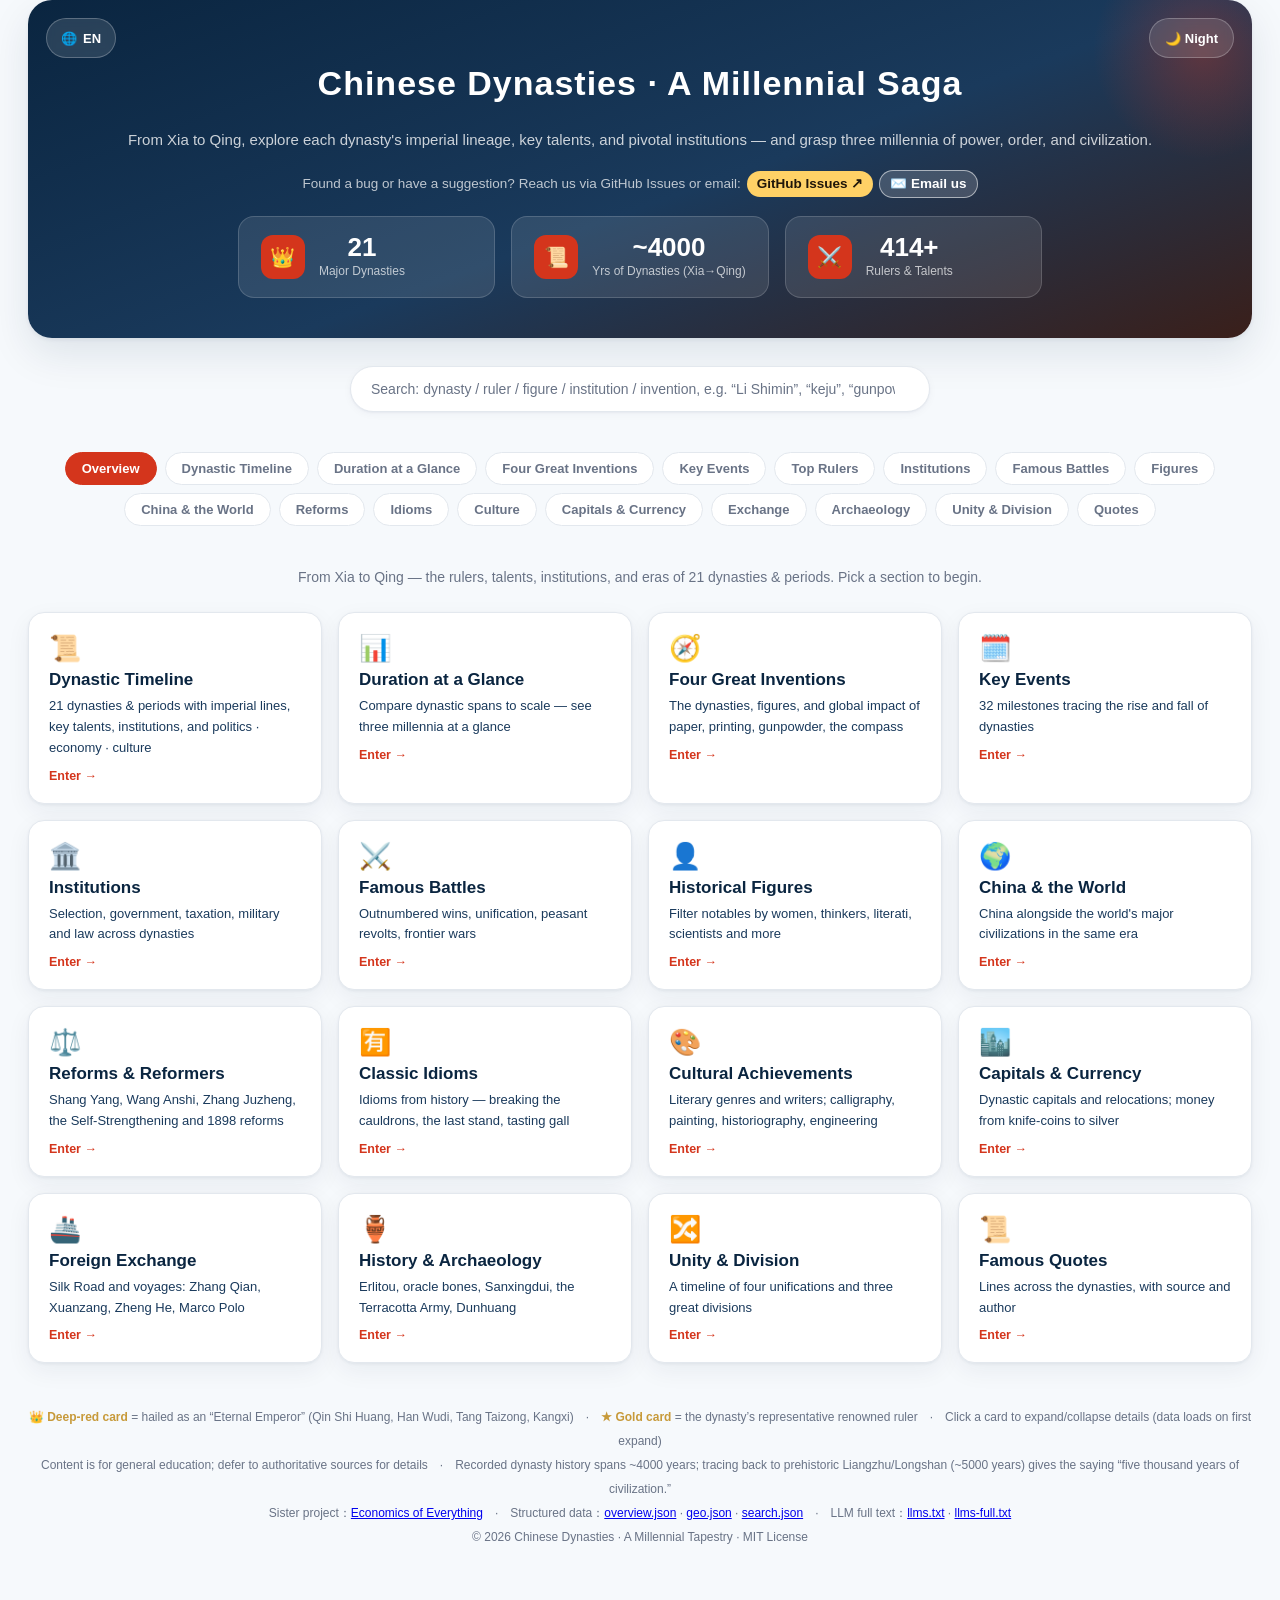
==== commit 15a43df2: "fix(footer): 移除页脚问题反馈链接" ====
--- a/index.html
+++ b/index.html
@@ -809,7 +809,6 @@
           footSister: '姊妹项目',
           footData: '结构化数据',
           footLlms: 'AI 全文索引',
-          footIssue: '问题反馈',
           sisterName: '万物经济学 · Economics of Everything',
           footCopy: '© 2026 中华王朝 · 千年脉络 · MIT License',
         },
@@ -1081,7 +1080,6 @@
           footSister: 'Sister project',
           footData: 'Structured data',
           footLlms: 'LLM full text',
-          footIssue: 'Found an issue',
           sisterName: 'Economics of Everything',
           footCopy: '© 2026 Chinese Dynasties · A Millennial Tapestry · MIT License',
         },
@@ -2384,8 +2382,7 @@
           '<p>' + t("footTip") + "</p>" +
           '<p>' + t("footSister") + '：<a href="https://MinosIE.github.io/econ-everything/" target="_blank" rel="noopener noreferrer">' + t("sisterName") + "</a>" +
           "　·　" + t("footData") + '：<a href="data/overview.json">overview.json</a> · <a href="data/geo.json">geo.json</a> · <a href="data/search.json">search.json</a>' +
-          "　·　" + t("footLlms") + '：<a href="llms.txt">llms.txt</a> · <a href="llms-full.txt">llms-full.txt</a>' +
-          "　·　" + t("footIssue") + '：<a href="https://github.com/MinosIE/chinese-dynasty-timeline/issues" target="_blank" rel="noopener noreferrer">GitHub Issues</a></p>' +
+          "　·　" + t("footLlms") + '：<a href="llms.txt">llms.txt</a> · <a href="llms-full.txt">llms-full.txt</a></p>' +
           "<p>" + t("footCopy") + "</p>"
         );
       }
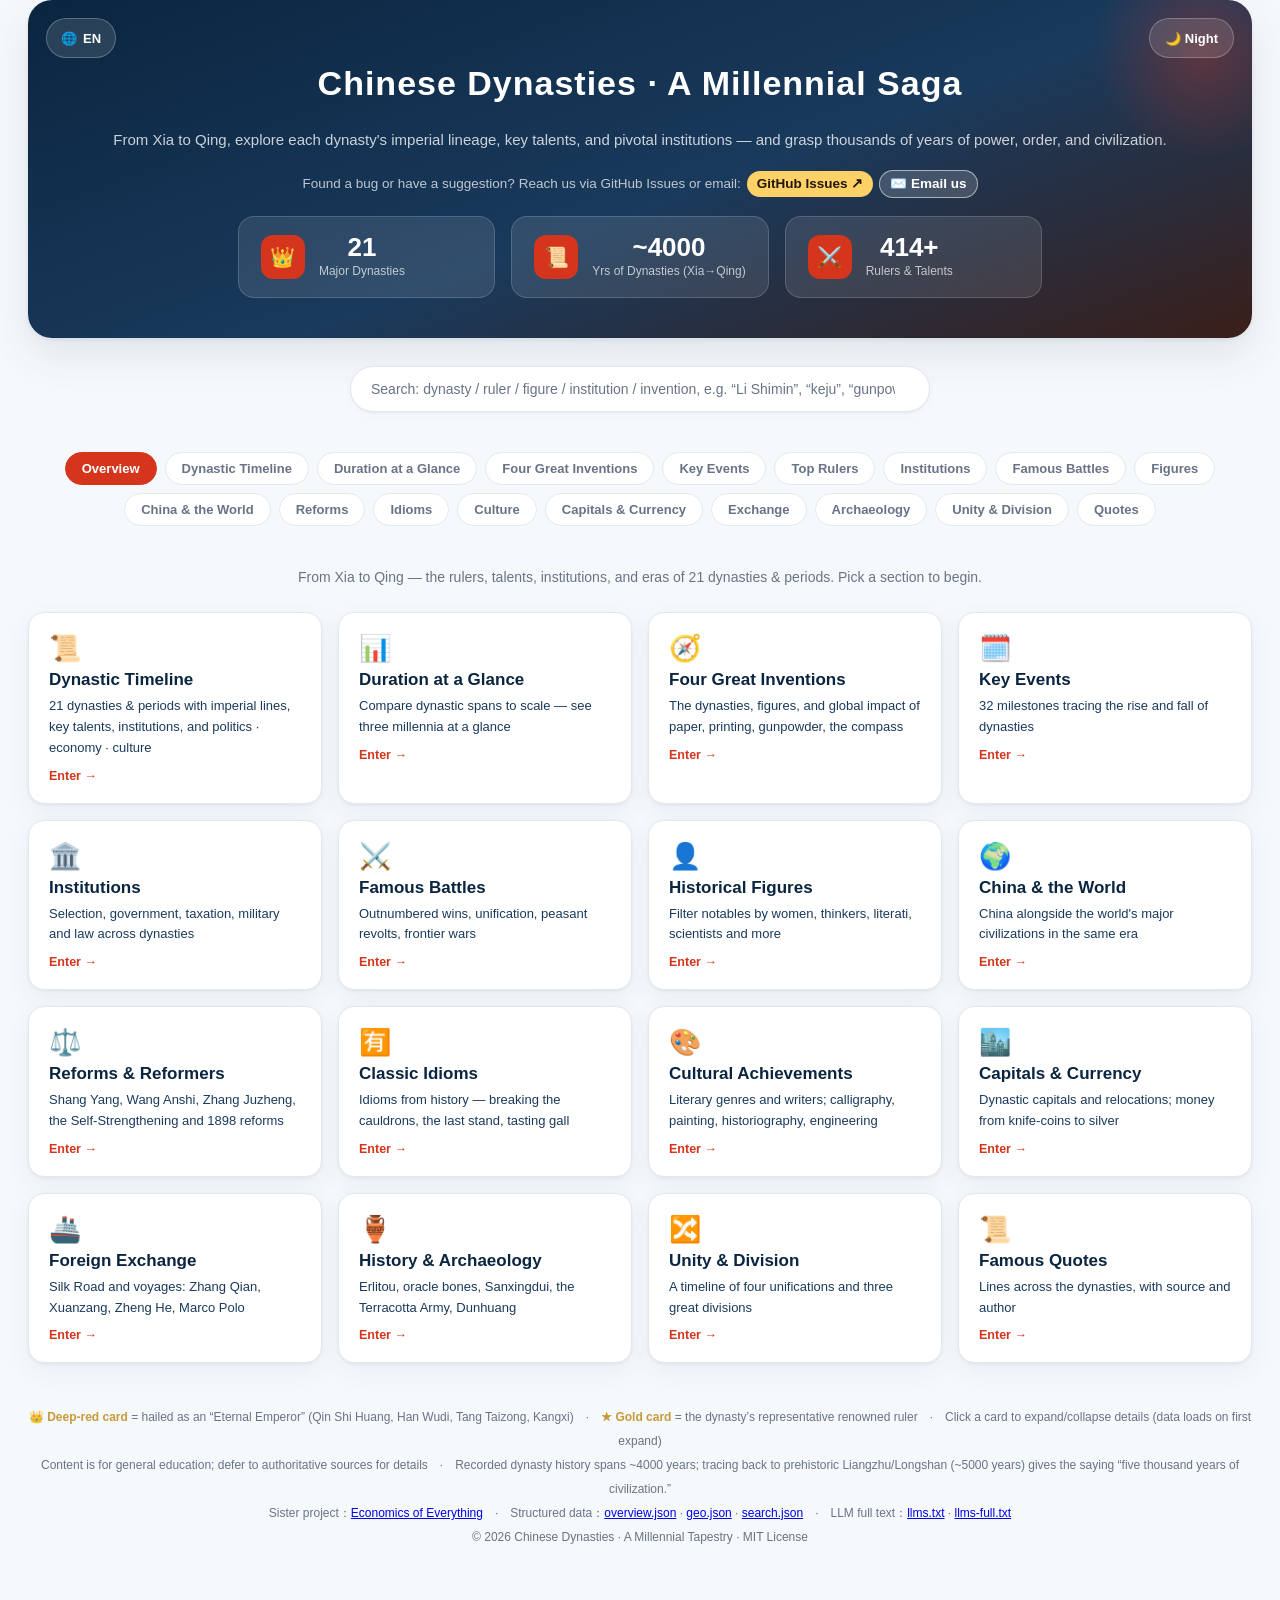
==== commit 789475f0: "fix(hero): 三千年口径改为数千年，与页脚约4000年一致" ====
--- a/index.html
+++ b/index.html
@@ -150,7 +150,7 @@
         </button>
         <h1 data-i18n="heroTitle">中华王朝 · 千年脉络</h1>
         <p data-i18n="heroSub">
-          从夏到清，逐一展开每个朝代的帝王世系、核心人才与关键政策，帮你看懂三千年权力、制度与文明的流转。
+          从夏到清，逐一展开每个朝代的帝王世系、核心人才与关键政策，帮你看懂数千年权力、制度与文明的流转。
         </p>
         <p class="hero-issue">
           <span data-i18n="heroIssue"
@@ -574,7 +574,7 @@
             "从夏到清的中国历史朝代科普：王朝概览、帝王世系、核心人才、制度演变、著名战役、历史人物、文化成就、对外交流、史料考古与世界对比，助你建立三千年历史脉络。",
           heroTitle: "中华王朝 · 千年脉络",
           heroSub:
-            "从夏到清，逐一展开每个朝代的帝王世系、核心人才与关键政策，帮你看懂三千年权力、制度与文明的流转。",
+            "从夏到清，逐一展开每个朝代的帝王世系、核心人才与关键政策，帮你看懂数千年权力、制度与文明的流转。",
           heroIssue: "发现问题或有建议？欢迎通过 GitHub 提 Issue 或邮件反馈：",
           heroMail: "✉️ 邮件反馈",
           heroMailSubject: "【中华王朝·千年脉络】问题反馈",
@@ -818,7 +818,7 @@
             "From Xia to Qing: dynastic overviews, imperial lineages, key talents, institutions, famous battles, historical figures, culture, foreign exchange, archaeology and world comparisons — three millennia at a glance.",
           heroTitle: "Chinese Dynasties · A Millennial Saga",
           heroSub:
-            "From Xia to Qing, explore each dynasty's imperial lineage, key talents, and pivotal institutions — and grasp three millennia of power, order, and civilization.",
+            "From Xia to Qing, explore each dynasty's imperial lineage, key talents, and pivotal institutions — and grasp thousands of years of power, order, and civilization.",
           heroIssue:
             "Found a bug or have a suggestion? Reach us via GitHub Issues or email:",
           heroMail: "✉️ Email us",
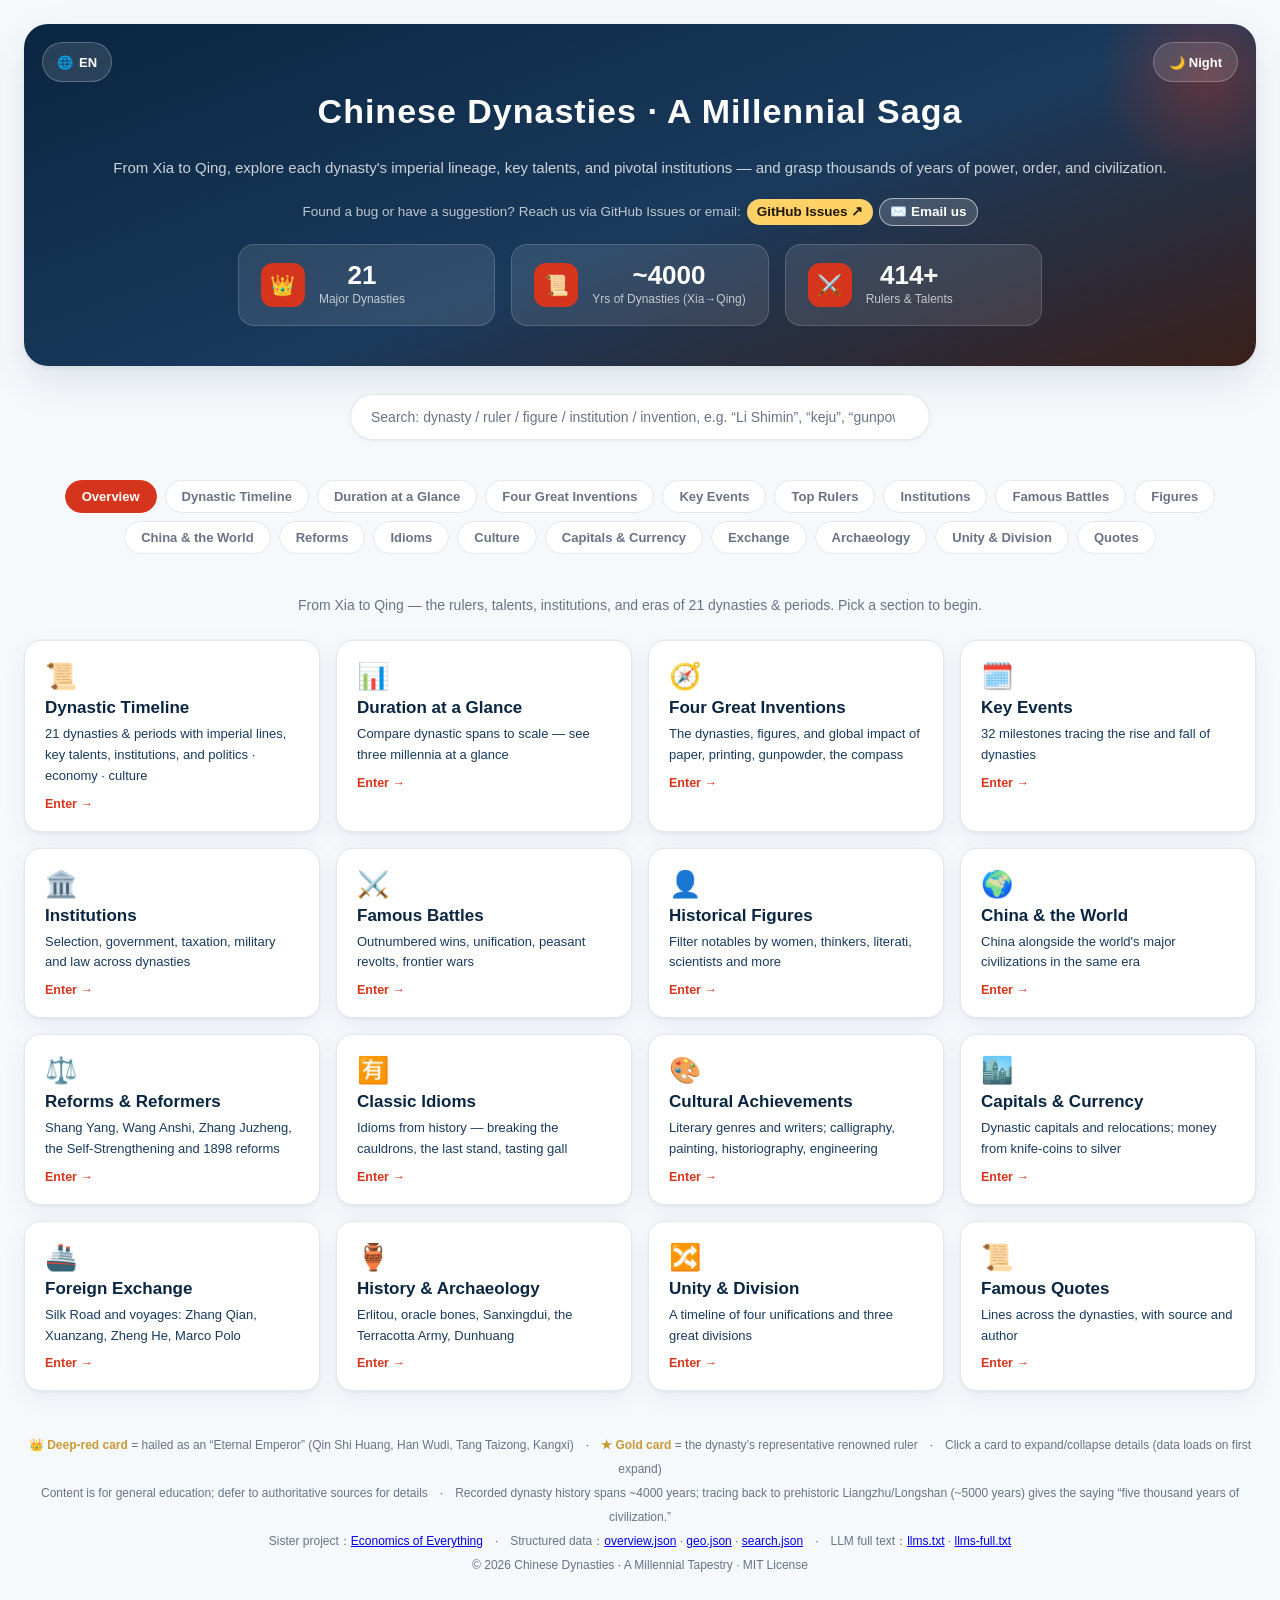
==== commit 21c82fa7: "style(mobile): 优化移动端 hero 高度与模块导航滚动定位 - hero 内边距/间距压缩，KPI 改横向 3 列紧凑布局并修正 CSS 层叠顺序（移动端 .kpi 覆盖需置于基础定义" ====
--- a/index.html
+++ b/index.html
@@ -1559,7 +1559,7 @@
         const card = node.querySelector(".card");
         if (card.classList.contains("collapsed"))
           node.querySelector(".chead").click();
-        node.scrollIntoView({ behavior: "smooth", block: "start" });
+        scrollToEl(node);
       }
 
       /* ---------- 称号 hover 说明 ---------- */
@@ -1834,11 +1834,19 @@
               ),
           );
       }
+      function navHeight() {
+        const n = document.getElementById("modNav");
+        return n ? n.getBoundingClientRect().height : 0;
+      }
+      function scrollToEl(el) {
+        const y = el.getBoundingClientRect().top + window.scrollY - navHeight() - 8;
+        window.scrollTo({ top: Math.max(0, y), behavior: "smooth" });
+      }
       document.querySelectorAll("[data-go]").forEach((el) =>
         el.addEventListener("click", () => {
           switchModule(el.dataset.go);
           const t = document.getElementById(el.dataset.go);
-          if (t) t.scrollIntoView({ behavior: "smooth", block: "start" });
+          if (t) scrollToEl(t);
         }),
       );
 
@@ -2591,7 +2599,7 @@
           switchModule("m-timeline");
           const n = document.getElementById(h);
           n.querySelector(".chead").click();
-          n.scrollIntoView({ block: "start" });
+          scrollToEl(n);
         }
       })();
 
--- a/styles.css
+++ b/styles.css
@@ -1,503 +1,2484 @@
-  :root{
-    --brand:#D4351C; --brand-d:#B82E18; --brand-100:#FBEAE6; --brand-50:#FDF4F1;
-    --ink-900:#0A2540; --ink-700:#1A3A5C; --ink-500:#425466; --ink-400:#697386;
-    --ink-300:#8792A2; --ink-200:#C1C9D2; --ink-100:#E3E8EE; --ink-50:#F6F9FC;
-    --gold:#C79A3A;
-    --r1:8px; --r2:12px; --r3:16px; --r4:24px;
-    --bg:var(--ink-50);
-    --surface:#ffffff;
-    --surface-2:var(--ink-100);
-    --text:var(--ink-500);
-    --text-strong:var(--ink-900);
-    --text-soft:var(--ink-700);
-    --text-mute:var(--ink-400);
-    --border:var(--ink-100);
-    --chip-bg:var(--ink-50);
-    --emp-bg:var(--brand-50);
-    --emp-border:var(--brand-100);
-    --etag-bg:var(--surface);
-    --s-soft:0 1px 2px rgba(10,37,64,.04),0 2px 8px rgba(10,37,64,.04);
-    --s-card:0 1px 3px rgba(10,37,64,.06),0 8px 24px rgba(10,37,64,.06);
-    --s-lift:0 2px 4px rgba(10,37,64,.06),0 16px 40px rgba(10,37,64,.10);
-  }
-  :root[data-theme="dark"]{
-    --bg:#0E1A26;
-    --surface:#16222F;
-    --surface-2:#1E2C3B;
-    --text:#A9B8C7;
-    --text-strong:#E9F0F6;
-    --text-soft:#CBD6E1;
-    --text-mute:#7E8FA0;
-    --border:#27384A;
-    --chip-bg:#1B2A39;
-    --brand-50:#241510;
-    --brand-100:#3A221C;
-    --emp-bg:#241510;
-    --emp-border:#3A221C;
-    --etag-bg:#0F1A26;
-    --ink-100:#22303F;
-    --gold:#D9AE4E;
-    --s-soft:0 1px 2px rgba(0,0,0,.2),0 2px 8px rgba(0,0,0,.25);
-    --s-card:0 1px 3px rgba(0,0,0,.3),0 8px 24px rgba(0,0,0,.35);
-    --s-lift:0 2px 4px rgba(0,0,0,.3),0 16px 40px rgba(0,0,0,.45);
-  }
-  *{box-sizing:border-box;margin:0;padding:0}
-  body{font-family:-apple-system,"PingFang SC","Microsoft YaHei",Helvetica,Arial,sans-serif;
-    background:var(--bg);color:var(--text);line-height:1.6;
-    -webkit-font-smoothing:antialiased;padding-bottom:72px;transition:background .3s,color .3s}
-  .wrap{display:flex;flex-direction:column;gap:28px;margin:0 auto;padding:0 28px}
-  .theme-btn{position:absolute;top:18px;right:18px;z-index:5;height:40px;padding:0 15px;border-radius:999px;
-    border:1px solid rgba(255,255,255,.24);background:rgba(255,255,255,.12);color:#fff;
-    font-size:13px;font-weight:600;cursor:pointer;backdrop-filter:blur(4px);
-    display:inline-flex;align-items:center;gap:6px;font-family:inherit;transition:.2s}
-  .theme-btn:hover{background:rgba(255,255,255,.2);transform:translateY(-1px)}
-  .lang-btn{position:absolute;top:18px;left:18px;z-index:5;height:40px;padding:0 14px;border-radius:999px;
-    border:1px solid rgba(255,255,255,.24);background:rgba(255,255,255,.12);color:#fff;
-    font-size:13px;font-weight:600;cursor:pointer;backdrop-filter:blur(4px);
-    display:inline-flex;align-items:center;gap:6px;font-family:inherit;transition:.2s}
-  .lang-btn:hover{background:rgba(255,255,255,.2);transform:translateY(-1px)}
-  /* hero */
-  .hero{display:flex;flex-direction:column;gap:18px;align-items:center;text-align:center;
-    padding:56px 24px 40px;border-radius:var(--r4);
-    background:linear-gradient(160deg,#0A2540 0%,#1A3A5C 55%,#3A1F1A 100%);
-    color:#fff;box-shadow:var(--s-lift);position:relative;overflow:hidden}
-  .hero::after{content:"";position:absolute;right:-60px;top:-60px;width:220px;height:220px;
-    border-radius:50%;background:radial-gradient(circle,rgba(212,53,28,.35),transparent 70%)}
-  .hero h1{font-size:34px;font-weight:800;letter-spacing:1px;color:#fff}
-  .hero p{color:rgba(255,255,255,.78);font-size:15px}
-  .hero .hero-issue{color:rgba(255,255,255,.72);font-size:13.5px;display:flex;flex-wrap:wrap;gap:6px;align-items:center;justify-content:center}
-  .hero .hero-issue-link{color:#20160A;background:#FFD166;font-weight:700;text-decoration:none;padding:2px 10px;border-radius:999px;transition:background .2s,transform .2s}
-  .hero .hero-issue-link:hover{background:#FFE08A;transform:translateY(-1px)}
-  .hero .hero-issue-link-alt{color:#fff;background:rgba(255,255,255,.16);border:1px solid rgba(255,255,255,.55);font-weight:600;text-decoration:none;padding:2px 10px;border-radius:999px;transition:background .2s,transform .2s}
-  .hero .hero-issue-link-alt:hover{background:rgba(255,255,255,.28);transform:translateY(-1px)}
-  .kpis{display:grid;grid-template-columns:repeat(3,minmax(0,1fr));gap:16px}
-  @media(max-width:560px){.kpis{grid-template-columns:1fr}}
-  .kpi{display:flex;align-items:center;gap:14px;background:rgba(255,255,255,.10);
-    border:1px solid rgba(255,255,255,.16);border-radius:var(--r3);padding:16px 22px;min-width:160px}
-  .kpi .badge{display:flex;align-items:center;justify-content:center;width:44px;height:44px;
-    border-radius:var(--r2);background:var(--brand);color:#fff;font-size:20px;flex-shrink:0}
-  .kpi .v{font-size:26px;font-weight:800;color:#fff;line-height:1.1}
-  .kpi .l{font-size:12px;color:rgba(255,255,255,.7)}
-  /* 搜索 */
-  .search{position:relative;max-width:580px;width:100%;margin:0 auto}
-  #search{width:100%;height:46px;border-radius:999px;border:1px solid var(--border);background:var(--surface);
-    color:var(--text);font-size:14px;padding:0 20px;font-family:inherit;box-shadow:var(--s-soft);transition:.15s}
-  #search::placeholder{color:var(--text-mute)}
-  #search:focus{outline:none;border-color:var(--brand);box-shadow:0 0 0 3px var(--brand-50)}
-  .search-results{position:absolute;left:0;right:0;top:calc(100% + 8px);z-index:40;background:var(--surface);
-    border:1px solid var(--border);border-radius:var(--r2);box-shadow:var(--s-lift);max-height:380px;overflow:auto}
-  .sr-item{display:flex;align-items:center;gap:10px;padding:9px 14px;cursor:pointer;font-size:13px;border-bottom:1px solid var(--border)}
-  .sr-item:last-child{border-bottom:none}
-  .sr-item:hover,.sr-item:focus-visible{background:var(--chip-bg);outline:none}
-  .sr-type{flex-shrink:0;font-size:11px;font-weight:700;color:var(--brand);background:var(--brand-50);border-radius:6px;padding:1px 7px}
-  .sr-name{font-weight:700;color:var(--text-strong);flex-shrink:0}
-  .sr-x{color:var(--text-mute);font-size:11.5px;overflow:hidden;text-overflow:ellipsis;white-space:nowrap;flex:1;min-width:0}
-  .sr-dyn{margin-left:auto;font-size:11.5px;color:var(--text-mute);flex-shrink:0}
-  .sr-empty{padding:12px 14px;color:var(--text-mute);font-size:13px}
-  /* 模块导航与分区 */
-  .modnav{position:sticky;top:0;z-index:20;display:flex;gap:8px;flex-wrap:wrap;justify-content:center;
-    background:var(--bg);padding:12px 0}
-  .mod{border:1px solid var(--border);background:var(--surface);color:var(--text-mute);padding:8px 16px;
-    border-radius:999px;font-size:13px;font-weight:600;cursor:pointer;font-family:inherit;transition:.15s}
-  .mod:hover{border-color:var(--brand);color:var(--brand)}
-  .mod.active{background:var(--brand);border-color:var(--brand);color:#fff}
-  .module{display:none;scroll-margin-top:72px}
-  .module.active{display:flex;flex-direction:column;gap:24px}
-  .home-lead{text-align:center;color:var(--text-mute);font-size:14px}
-  .home-grid{display:grid;grid-template-columns:repeat(4,minmax(0,1fr));gap:16px}
-  @media(max-width:900px){.home-grid{grid-template-columns:repeat(2,minmax(0,1fr))}}
-  @media(max-width:560px){.home-grid{grid-template-columns:1fr}}
-  .entry{display:flex;flex-direction:column;gap:6px;text-align:left;background:var(--surface);border:1px solid var(--border);
-    border-radius:var(--r3);box-shadow:var(--s-card);padding:20px;cursor:pointer;font-family:inherit;transition:.2s}
-  .entry:hover{box-shadow:var(--s-lift);transform:translateY(-2px);border-color:var(--brand)}
-  .entry-ic{font-size:26px}
-  .entry-t{font-size:17px;font-weight:800;color:var(--text-strong)}
-  .entry-d{font-size:13px;color:var(--text-soft);line-height:1.6}
-  .entry-go{margin-top:4px;font-size:12.5px;font-weight:700;color:var(--brand)}
-  /* tabs */
-  .tabs{display:flex;gap:8px;flex-wrap:wrap;justify-content:center}
-  .tab{border:1px solid var(--border);background:var(--surface);color:var(--text-mute);
-    padding:8px 18px;border-radius:999px;font-size:13px;font-weight:600;cursor:pointer;transition:.18s}
-  .tab:hover{border-color:var(--brand);color:var(--brand)}
-  .tab.active{background:var(--brand);border-color:var(--brand);color:#fff;box-shadow:var(--s-soft)}
-  /* timeline */
-  .timeline{display:flex;flex-direction:column;gap:18px;position:relative;padding-left:24px}
-  .timeline::before{content:"";position:absolute;left:6px;top:8px;bottom:8px;width:3px;
-    background:linear-gradient(var(--gold),var(--brand),var(--info,#0EA5E9));border-radius:3px}
-  .node{position:relative}
-  .node .dot{position:absolute;left:-16.5px;transform:translateX(-50%);width:13px;height:13px;border-radius:50%;
-    background:var(--surface);border:3px solid var(--brand);margin-top:26px;box-sizing:border-box}
-  .reveal{opacity:0;transform:translateY(14px);transition:opacity .55s ease,transform .55s ease}
-  .reveal.in{opacity:1;transform:none}
-  .card{background:var(--surface);border:1px solid var(--border);border-radius:var(--r3);
-    box-shadow:var(--s-card);overflow:hidden;transition:.2s;position:relative}
-  .card:hover{box-shadow:var(--s-lift);transform:translateX(2px)}
-  .card>.accent{position:absolute;left:0;top:0;bottom:0;width:5px}
-  .chead{display:flex;align-items:center;gap:14px;flex-wrap:wrap;padding:18px 22px;cursor:pointer}
-  .chead .name{font-size:20px;font-weight:800;color:var(--text-strong)}
-  .chead .years{color:var(--brand);font-weight:700;font-size:14px;font-variant-numeric:tabular-nums}
-  .terr-thumb{flex:0 0 auto;width:64px;height:38px;border:1px solid var(--line);border-radius:8px;background:rgba(127,127,127,.08);padding:3px;box-sizing:border-box}
-  .terr-thumb .terr-poly{fill:var(--c);fill-opacity:.16;stroke:var(--c);stroke-width:1.5;stroke-linejoin:round;vector-effect:non-scaling-stroke}
-  .terr-thumb .terr-cap{fill:var(--c);stroke:#fff;stroke-width:1.5;vector-effect:non-scaling-stroke}
-  .legend-mark{display:inline-flex;align-items:center;gap:4px;background:linear-gradient(135deg,#E8C05A,#C79A3A);color:#3A1F1A;
-    font-size:11px;font-weight:800;border-radius:999px;padding:2px 9px;line-height:1.5;white-space:nowrap}
-  .emp .hontag{cursor:help}
-  .chead:focus-visible{outline:2px solid var(--brand);outline-offset:-3px;border-radius:var(--r3)}
-  .emp .hontag:focus-visible{outline:2px solid var(--gold);outline-offset:1px}
-  .hint-ic{font-style:normal;font-size:11px;margin-right:3px;opacity:.85}
-  .hon-tip{position:fixed;z-index:100;max-width:260px;background:var(--text-strong);color:var(--surface);
-    font-size:11.5px;line-height:1.6;padding:8px 10px;border-radius:8px;box-shadow:var(--s-lift);
-    opacity:0;visibility:hidden;transition:opacity .15s;pointer-events:none}
-  .hon-tip.show{opacity:1;visibility:visible}
-  /* 四大发明 */
-  .inventions{display:flex;flex-direction:column;gap:16px}
-  .inv-head{display:flex;flex-direction:column;gap:4px;align-items:center;text-align:center}
-  .inv-head h2{font-size:22px;font-weight:800;color:var(--text-strong)}
-  .inv-head p{font-size:13px;color:var(--text-mute)}
-  .inv-grid{display:grid;grid-template-columns:repeat(auto-fit,minmax(240px,1fr));gap:16px}
-  .inv{display:flex;flex-direction:column;gap:7px;background:var(--surface);border:1px solid var(--border);
-    border-radius:var(--r3);box-shadow:var(--s-card);padding:18px;transition:.2s}
-  .inv:hover{box-shadow:var(--s-lift);transform:translateY(-2px)}
-  .inv-top{display:flex;align-items:center;gap:10px}
-  .inv-emoji{font-size:22px}
-  .inv-name{font-size:17px;font-weight:800;color:var(--text-strong)}
-  .inv-era{font-size:12px;color:var(--brand);font-weight:700}
-  .inv-person{font-size:12px;color:var(--text-soft)}
-  .inv-desc{font-size:13px;color:var(--text);line-height:1.7}
-  .inv-world{font-size:12px;color:var(--text-mute);line-height:1.6}
-  .inv-link{align-self:flex-start;margin-top:2px;border:1px solid var(--border);background:var(--chip-bg);
-    color:var(--text-soft);font-size:12px;font-weight:600;padding:5px 12px;border-radius:999px;cursor:pointer;
-    font-family:inherit;transition:.15s}
-  .inv-link:hover{border-color:var(--brand);color:var(--brand)}
-  /* 朝代存续可视化 */
-  .span-wrap{overflow-x:auto}
-  .span-rows{display:flex;flex-direction:column;gap:5px;min-width:680px}
-  .span-row{display:grid;grid-template-columns:208px 1fr;align-items:center;gap:12px;padding:2px 0;
-    cursor:pointer;border-radius:8px;transition:.15s}
-  .span-row:hover{background:var(--chip-bg)}
-  .span-row:focus-visible{outline:2px solid var(--brand);outline-offset:2px}
-  .span-name{font-size:12.5px;font-weight:600;color:var(--text-soft);text-align:right;white-space:nowrap}
-  .span-year{margin-left:8px;font-size:11.5px;font-weight:600;color:var(--text);font-variant-numeric:tabular-nums}
-  .span-track{position:relative;height:22px;background:var(--chip-bg);border-radius:6px;
-    background-image:linear-gradient(90deg,var(--border) 0 1px,transparent 1px);
-    background-size:12.3457% 100%;background-position:2.4691% 0}
-  .span-bar{position:absolute;top:2px;bottom:2px;border-radius:5px;min-width:4px}
-  .span-axis{display:grid;grid-template-columns:208px 1fr;gap:12px;margin-top:6px;min-width:680px}
-  .span-ticks{position:relative;height:16px}
-  .span-tick{position:absolute;transform:translateX(-50%);font-size:11px;color:var(--text-mute);white-space:nowrap}
-  /* 历史大事记 */
-  .ev-groups{display:grid;grid-template-columns:repeat(3,minmax(0,1fr));gap:18px;align-items:start}
-  @media(max-width:900px){.ev-groups{grid-template-columns:repeat(2,minmax(0,1fr))}}
-  @media(max-width:560px){.ev-groups{grid-template-columns:1fr}}
-  .ev-group{background:var(--surface);border:1px solid var(--border);border-radius:var(--r3);box-shadow:var(--s-card);padding:16px 18px 14px}
-  .ev-gh{display:flex;align-items:center;gap:8px;font-size:13px;font-weight:800;color:var(--brand);margin-bottom:12px}
-  .ev-gh::before{content:"";width:8px;height:8px;border-radius:50%;background:var(--brand)}
-  .ev-list{display:grid;grid-template-columns:repeat(3,minmax(0,1fr));gap:14px;position:relative}
-  .ev-svg{position:absolute;inset:0;width:100%;height:100%;overflow:visible;pointer-events:none;z-index:1}
-  .ev{display:flex;flex-direction:column;gap:10px;padding:12px 4px;cursor:pointer;transition:transform .15s}
-  .ev:hover .ev-name{color:var(--brand)}
-  .ev:focus-visible{outline:2px solid var(--brand);outline-offset:2px;border-radius:8px}
-  @media(max-width:720px){.ev-list{grid-template-columns:repeat(2,minmax(0,1fr))}}
-  @media(max-width:460px){.ev-list{grid-template-columns:1fr}}
-  .ev-year{position:relative;z-index:2;align-self:flex-start;font-weight:800;color:var(--brand);font-variant-numeric:tabular-nums;font-size:12px;background:var(--brand-50);padding:2px 8px;border-radius:6px}
-  .ev-main{display:flex;flex-direction:column;gap:4px;min-width:0}
-  .ev-name{font-size:14px;font-weight:700;color:var(--text-strong);line-height:1.45}
-  .ev-x{font-size:12.5px;color:var(--text-mute);line-height:1.6}
-  
-  /* 帝王之最 */
-  .rec-grid{display:grid;grid-template-columns:repeat(3,minmax(0,1fr));gap:20px}
-  @media(max-width:720px){.rec-grid{grid-template-columns:1fr}}
-  .rec-card{background:var(--surface);border:1px solid var(--border);border-radius:var(--r3);box-shadow:var(--s-card);padding:18px 20px}
-  .rec-title{font-size:15px;font-weight:800;color:var(--text-strong);margin-bottom:12px;padding-bottom:10px;
-    border-bottom:1px solid var(--border);display:flex;align-items:center;gap:8px}
-  .rec-title::before{content:"";width:4px;height:15px;border-radius:2px;background:var(--brand)}
-  .rec-list{list-style:none;display:flex;flex-direction:column;gap:10px}
-  .rec-item{display:flex;align-items:center;gap:12px;cursor:pointer;border-radius:10px;padding:9px 11px;
-    transition:.15s;background:transparent}
-  .rec-item:hover{background:var(--chip-bg);transform:translateX(2px)}
-  .rec-item:focus-visible{outline:2px solid var(--brand);outline-offset:2px}
-  .rec-rank{flex-shrink:0;width:28px;height:28px;border-radius:50%;background:var(--chip-bg);color:var(--text-soft);
-    font-size:13px;font-weight:800;display:flex;align-items:center;justify-content:center;font-variant-numeric:tabular-nums}
-  .rec-item.gold .rec-rank{background:linear-gradient(135deg,#f6cf4b,#e0a200);color:#5a3d00;box-shadow:0 2px 8px rgba(224,162,0,.35)}
-  .rec-item.silver .rec-rank{background:linear-gradient(135deg,#e2e6ec,#aeb4bd);color:#3a3f47}
-  .rec-item.bronze .rec-rank{background:linear-gradient(135deg,#eaa86e,#c47e3f);color:#fff}
-  .rec-body{flex:1;min-width:0;display:flex;flex-direction:column;gap:6px}
-  .rec-top{display:flex;align-items:baseline;justify-content:space-between;gap:8px}
-  .rec-name{font-size:14px;font-weight:700;color:var(--text-strong);white-space:nowrap;overflow:hidden;text-overflow:ellipsis}
-  .rec-item:hover .rec-name{color:var(--brand)}
-  .rec-meta{font-size:11.5px;color:var(--text-mute);white-space:nowrap;flex-shrink:0}
-  .rec-nm{display:inline-flex;align-items:center;gap:5px;min-width:0}
-  .rec-approx{flex-shrink:0;font-size:10.5px;font-weight:800;line-height:1;color:var(--brand);
-    background:var(--brand-50);border:1px solid var(--brand-100);border-radius:4px;padding:2px 5px}
-  .rec-barwrap{display:flex;align-items:center;gap:10px}
-  .rec-bar{flex:1;height:9px;background:var(--chip-bg);border-radius:5px;overflow:hidden}
-  .rec-fill{display:block;height:100%;border-radius:5px;background:var(--brand)}
-  .rec-item.gold .rec-fill{background:linear-gradient(90deg,#f6cf4b,#e0a200)}
-  .rec-item.silver .rec-fill{background:linear-gradient(90deg,#d3d8df,#9aa1ab)}
-  .rec-item.bronze .rec-fill{background:linear-gradient(90deg,#eaa86e,#c47e3f)}
-  .rec-val{flex-shrink:0;font-size:13px;font-weight:800;color:var(--brand);font-variant-numeric:tabular-nums;min-width:42px;text-align:right}
-  .rec-note{margin-top:12px;padding-top:9px;border-top:1px dashed var(--border);font-size:11.5px;line-height:1.65;color:var(--text-mute)}
+:root {
+  --brand: #d4351c;
+  --brand-d: #b82e18;
+  --brand-100: #fbeae6;
+  --brand-50: #fdf4f1;
+  --ink-900: #0a2540;
+  --ink-700: #1a3a5c;
+  --ink-500: #425466;
+  --ink-400: #697386;
+  --ink-300: #8792a2;
+  --ink-200: #c1c9d2;
+  --ink-100: #e3e8ee;
+  --ink-50: #f6f9fc;
+  --gold: #c79a3a;
+  --r1: 8px;
+  --r2: 12px;
+  --r3: 16px;
+  --r4: 24px;
+  --bg: var(--ink-50);
+  --surface: #ffffff;
+  --surface-2: var(--ink-100);
+  --text: var(--ink-500);
+  --text-strong: var(--ink-900);
+  --text-soft: var(--ink-700);
+  --text-mute: var(--ink-400);
+  --border: var(--ink-100);
+  --chip-bg: var(--ink-50);
+  --emp-bg: var(--brand-50);
+  --emp-border: var(--brand-100);
+  --etag-bg: var(--surface);
+  --s-soft: 0 1px 2px rgba(10, 37, 64, 0.04), 0 2px 8px rgba(10, 37, 64, 0.04);
+  --s-card: 0 1px 3px rgba(10, 37, 64, 0.06), 0 8px 24px rgba(10, 37, 64, 0.06);
+  --s-lift: 0 2px 4px rgba(10, 37, 64, 0.06), 0 16px 40px rgba(10, 37, 64, 0.1);
+}
+:root[data-theme="dark"] {
+  --bg: #0e1a26;
+  --surface: #16222f;
+  --surface-2: #1e2c3b;
+  --text: #a9b8c7;
+  --text-strong: #e9f0f6;
+  --text-soft: #cbd6e1;
+  --text-mute: #7e8fa0;
+  --border: #27384a;
+  --chip-bg: #1b2a39;
+  --brand-50: #241510;
+  --brand-100: #3a221c;
+  --emp-bg: #241510;
+  --emp-border: #3a221c;
+  --etag-bg: #0f1a26;
+  --ink-100: #22303f;
+  --gold: #d9ae4e;
+  --s-soft: 0 1px 2px rgba(0, 0, 0, 0.2), 0 2px 8px rgba(0, 0, 0, 0.25);
+  --s-card: 0 1px 3px rgba(0, 0, 0, 0.3), 0 8px 24px rgba(0, 0, 0, 0.35);
+  --s-lift: 0 2px 4px rgba(0, 0, 0, 0.3), 0 16px 40px rgba(0, 0, 0, 0.45);
+}
+* {
+  box-sizing: border-box;
+  margin: 0;
+  padding: 0;
+}
+body {
+  font-family:
+    -apple-system, "PingFang SC", "Microsoft YaHei", Helvetica, Arial,
+    sans-serif;
+  background: var(--bg);
+  color: var(--text);
+  line-height: 1.6;
+  -webkit-font-smoothing: antialiased;
+  padding-bottom: 72px;
+  transition:
+    background 0.3s,
+    color 0.3s;
+}
+.wrap {
+  display: flex;
+  flex-direction: column;
+  gap: 28px;
+  margin: 0 auto;
+  padding: 24px;
+}
+.theme-btn {
+  position: absolute;
+  top: 18px;
+  right: 18px;
+  z-index: 5;
+  height: 40px;
+  padding: 0 15px;
+  border-radius: 999px;
+  border: 1px solid rgba(255, 255, 255, 0.24);
+  background: rgba(255, 255, 255, 0.12);
+  color: #fff;
+  font-size: 13px;
+  font-weight: 600;
+  cursor: pointer;
+  backdrop-filter: blur(4px);
+  display: inline-flex;
+  align-items: center;
+  gap: 6px;
+  font-family: inherit;
+  transition: 0.2s;
+}
+.theme-btn:hover {
+  background: rgba(255, 255, 255, 0.2);
+  transform: translateY(-1px);
+}
+.lang-btn {
+  position: absolute;
+  top: 18px;
+  left: 18px;
+  z-index: 5;
+  height: 40px;
+  padding: 0 14px;
+  border-radius: 999px;
+  border: 1px solid rgba(255, 255, 255, 0.24);
+  background: rgba(255, 255, 255, 0.12);
+  color: #fff;
+  font-size: 13px;
+  font-weight: 600;
+  cursor: pointer;
+  backdrop-filter: blur(4px);
+  display: inline-flex;
+  align-items: center;
+  gap: 6px;
+  font-family: inherit;
+  transition: 0.2s;
+}
+.lang-btn:hover {
+  background: rgba(255, 255, 255, 0.2);
+  transform: translateY(-1px);
+}
+/* hero */
+.hero {
+  display: flex;
+  flex-direction: column;
+  gap: 18px;
+  align-items: center;
+  text-align: center;
+  padding: 60px 24px 40px;
+  border-radius: var(--r4);
+  background: linear-gradient(160deg, #0a2540 0%, #1a3a5c 55%, #3a1f1a 100%);
+  color: #fff;
+  box-shadow: var(--s-lift);
+  position: relative;
+  overflow: hidden;
+}
+.hero::after {
+  content: "";
+  position: absolute;
+  right: -60px;
+  top: -60px;
+  width: 220px;
+  height: 220px;
+  border-radius: 50%;
+  background: radial-gradient(circle, rgba(212, 53, 28, 0.35), transparent 70%);
+}
+.hero h1 {
+  font-size: 34px;
+  font-weight: 800;
+  letter-spacing: 1px;
+  color: #fff;
+}
+.hero p {
+  color: rgba(255, 255, 255, 0.78);
+  font-size: 15px;
+}
+.hero .hero-issue {
+  color: rgba(255, 255, 255, 0.72);
+  font-size: 13.5px;
+  display: flex;
+  flex-wrap: wrap;
+  gap: 6px;
+  align-items: center;
+  justify-content: center;
+}
+.hero .hero-issue-link {
+  color: #20160a;
+  background: #ffd166;
+  font-weight: 700;
+  text-decoration: none;
+  padding: 2px 10px;
+  border-radius: 999px;
+  transition:
+    background 0.2s,
+    transform 0.2s;
+}
+.hero .hero-issue-link:hover {
+  background: #ffe08a;
+  transform: translateY(-1px);
+}
+.hero .hero-issue-link-alt {
+  color: #fff;
+  background: rgba(255, 255, 255, 0.16);
+  border: 1px solid rgba(255, 255, 255, 0.55);
+  font-weight: 600;
+  text-decoration: none;
+  padding: 2px 10px;
+  border-radius: 999px;
+  transition:
+    background 0.2s,
+    transform 0.2s;
+}
+.hero .hero-issue-link-alt:hover {
+  background: rgba(255, 255, 255, 0.28);
+  transform: translateY(-1px);
+}
+.kpis {
+  display: grid;
+  grid-template-columns: repeat(3, minmax(0, 1fr));
+  gap: 16px;
+}
+@media (max-width: 640px) {
+  .kpis {
+    grid-template-columns: repeat(3, minmax(0, 1fr));
+    gap: 8px;
+  }
+}
+.kpi {
+  display: flex;
+  align-items: center;
+  gap: 14px;
+  background: rgba(255, 255, 255, 0.1);
+  border: 1px solid rgba(255, 255, 255, 0.16);
+  border-radius: var(--r3);
+  padding: 16px 22px;
+  min-width: 0;
+}
+.kpi .badge {
+  display: flex;
+  align-items: center;
+  justify-content: center;
+  width: 44px;
+  height: 44px;
+  border-radius: var(--r2);
+  background: var(--brand);
+  color: #fff;
+  font-size: 20px;
+  flex-shrink: 0;
+}
+.kpi .v {
+  font-size: 26px;
+  font-weight: 800;
+  color: #fff;
+  line-height: 1.1;
+}
+.kpi .l {
+  font-size: 12px;
+  color: rgba(255, 255, 255, 0.7);
+}
+@media (max-width: 640px) {
+  .kpi {
+    flex-direction: column;
+    align-items: center;
+    text-align: center;
+    gap: 3px;
+    padding: 8px 3px;
+    min-width: 0;
+  }
+  .kpi .badge {
+    width: 28px;
+    height: 28px;
+    font-size: 13px;
+  }
+  .kpi .v {
+    font-size: 16px;
+  }
+  .kpi .l {
+    font-size: 10px;
+    overflow-wrap: anywhere;
+  }
+}
+/* 搜索 */
+.search {
+  position: relative;
+  max-width: 580px;
+  width: 100%;
+  margin: 0 auto;
+}
+#search {
+  width: 100%;
+  height: 46px;
+  border-radius: 999px;
+  border: 1px solid var(--border);
+  background: var(--surface);
+  color: var(--text);
+  font-size: 14px;
+  padding: 0 20px;
+  font-family: inherit;
+  box-shadow: var(--s-soft);
+  transition: 0.15s;
+}
+#search::placeholder {
+  color: var(--text-mute);
+}
+#search:focus {
+  outline: none;
+  border-color: var(--brand);
+  box-shadow: 0 0 0 3px var(--brand-50);
+}
+.search-results {
+  position: absolute;
+  left: 0;
+  right: 0;
+  top: calc(100% + 8px);
+  z-index: 40;
+  background: var(--surface);
+  border: 1px solid var(--border);
+  border-radius: var(--r2);
+  box-shadow: var(--s-lift);
+  max-height: 380px;
+  overflow: auto;
+}
+.sr-item {
+  display: flex;
+  align-items: center;
+  gap: 10px;
+  padding: 9px 14px;
+  cursor: pointer;
+  font-size: 13px;
+  border-bottom: 1px solid var(--border);
+}
+.sr-item:last-child {
+  border-bottom: none;
+}
+.sr-item:hover,
+.sr-item:focus-visible {
+  background: var(--chip-bg);
+  outline: none;
+}
+.sr-type {
+  flex-shrink: 0;
+  font-size: 11px;
+  font-weight: 700;
+  color: var(--brand);
+  background: var(--brand-50);
+  border-radius: 6px;
+  padding: 1px 7px;
+}
+.sr-name {
+  font-weight: 700;
+  color: var(--text-strong);
+  flex-shrink: 0;
+}
+.sr-x {
+  color: var(--text-mute);
+  font-size: 11.5px;
+  overflow: hidden;
+  text-overflow: ellipsis;
+  white-space: nowrap;
+  flex: 1;
+  min-width: 0;
+}
+.sr-dyn {
+  margin-left: auto;
+  font-size: 11.5px;
+  color: var(--text-mute);
+  flex-shrink: 0;
+}
+.sr-empty {
+  padding: 12px 14px;
+  color: var(--text-mute);
+  font-size: 13px;
+}
+/* 模块导航与分区 */
+.modnav {
+  position: sticky;
+  top: 0;
+  z-index: 20;
+  display: flex;
+  gap: 8px;
+  flex-wrap: wrap;
+  justify-content: center;
+  background: var(--bg);
+  padding: 12px 0;
+}
+.mod {
+  border: 1px solid var(--border);
+  background: var(--surface);
+  color: var(--text-mute);
+  padding: 8px 16px;
+  border-radius: 999px;
+  font-size: 13px;
+  font-weight: 600;
+  cursor: pointer;
+  font-family: inherit;
+  transition: 0.15s;
+}
+.mod:hover {
+  border-color: var(--brand);
+  color: var(--brand);
+}
+.mod.active {
+  background: var(--brand);
+  border-color: var(--brand);
+  color: #fff;
+}
+.module {
+  display: none;
+  scroll-margin-top: 72px;
+}
+.module.active {
+  display: flex;
+  flex-direction: column;
+  gap: 24px;
+}
+.home-lead {
+  text-align: center;
+  color: var(--text-mute);
+  font-size: 14px;
+}
+.home-grid {
+  display: grid;
+  grid-template-columns: repeat(4, minmax(0, 1fr));
+  gap: 16px;
+}
+@media (max-width: 900px) {
+  .home-grid {
+    grid-template-columns: repeat(2, minmax(0, 1fr));
+  }
+}
+@media (max-width: 560px) {
+  .home-grid {
+    grid-template-columns: 1fr;
+  }
+}
+.entry {
+  display: flex;
+  flex-direction: column;
+  gap: 6px;
+  text-align: left;
+  background: var(--surface);
+  border: 1px solid var(--border);
+  border-radius: var(--r3);
+  box-shadow: var(--s-card);
+  padding: 20px;
+  cursor: pointer;
+  font-family: inherit;
+  transition: 0.2s;
+}
+.entry:hover {
+  box-shadow: var(--s-lift);
+  transform: translateY(-2px);
+  border-color: var(--brand);
+}
+.entry-ic {
+  font-size: 26px;
+}
+.entry-t {
+  font-size: 17px;
+  font-weight: 800;
+  color: var(--text-strong);
+}
+.entry-d {
+  font-size: 13px;
+  color: var(--text-soft);
+  line-height: 1.6;
+}
+.entry-go {
+  margin-top: 4px;
+  font-size: 12.5px;
+  font-weight: 700;
+  color: var(--brand);
+}
+/* tabs */
+.tabs {
+  display: flex;
+  gap: 8px;
+  flex-wrap: wrap;
+  justify-content: center;
+}
+.tab {
+  border: 1px solid var(--border);
+  background: var(--surface);
+  color: var(--text-mute);
+  padding: 8px 18px;
+  border-radius: 999px;
+  font-size: 13px;
+  font-weight: 600;
+  cursor: pointer;
+  transition: 0.18s;
+}
+.tab:hover {
+  border-color: var(--brand);
+  color: var(--brand);
+}
+.tab.active {
+  background: var(--brand);
+  border-color: var(--brand);
+  color: #fff;
+  box-shadow: var(--s-soft);
+}
+/* timeline */
+.timeline {
+  display: flex;
+  flex-direction: column;
+  gap: 18px;
+  position: relative;
+  padding-left: 24px;
+}
+.timeline::before {
+  content: "";
+  position: absolute;
+  left: 6px;
+  top: 8px;
+  bottom: 8px;
+  width: 3px;
+  background: linear-gradient(var(--gold), var(--brand), var(--info, #0ea5e9));
+  border-radius: 3px;
+}
+.node {
+  position: relative;
+}
+.node .dot {
+  position: absolute;
+  left: -16.5px;
+  transform: translateX(-50%);
+  width: 13px;
+  height: 13px;
+  border-radius: 50%;
+  background: var(--surface);
+  border: 3px solid var(--brand);
+  margin-top: 26px;
+  box-sizing: border-box;
+}
+.reveal {
+  opacity: 0;
+  transform: translateY(14px);
+  transition:
+    opacity 0.55s ease,
+    transform 0.55s ease;
+}
+.reveal.in {
+  opacity: 1;
+  transform: none;
+}
+.card {
+  background: var(--surface);
+  border: 1px solid var(--border);
+  border-radius: var(--r3);
+  box-shadow: var(--s-card);
+  overflow: hidden;
+  transition: 0.2s;
+  position: relative;
+}
+.card:hover {
+  box-shadow: var(--s-lift);
+  transform: translateX(2px);
+}
+.card > .accent {
+  position: absolute;
+  left: 0;
+  top: 0;
+  bottom: 0;
+  width: 5px;
+}
+.chead {
+  display: flex;
+  align-items: center;
+  gap: 14px;
+  flex-wrap: wrap;
+  padding: 18px 22px;
+  cursor: pointer;
+}
+.chead .name {
+  font-size: 20px;
+  font-weight: 800;
+  color: var(--text-strong);
+}
+.chead .years {
+  color: var(--brand);
+  font-weight: 700;
+  font-size: 14px;
+  font-variant-numeric: tabular-nums;
+}
+.terr-thumb {
+  flex: 0 0 auto;
+  width: 64px;
+  height: 38px;
+  border: 1px solid var(--line);
+  border-radius: 8px;
+  background: rgba(127, 127, 127, 0.08);
+  padding: 3px;
+  box-sizing: border-box;
+}
+.terr-thumb .terr-poly {
+  fill: var(--c);
+  fill-opacity: 0.16;
+  stroke: var(--c);
+  stroke-width: 1.5;
+  stroke-linejoin: round;
+  vector-effect: non-scaling-stroke;
+}
+.terr-thumb .terr-cap {
+  fill: var(--c);
+  stroke: #fff;
+  stroke-width: 1.5;
+  vector-effect: non-scaling-stroke;
+}
+.legend-mark {
+  display: inline-flex;
+  align-items: center;
+  gap: 4px;
+  background: linear-gradient(135deg, #e8c05a, #c79a3a);
+  color: #3a1f1a;
+  font-size: 11px;
+  font-weight: 800;
+  border-radius: 999px;
+  padding: 2px 9px;
+  line-height: 1.5;
+  white-space: nowrap;
+}
+.emp .hontag {
+  cursor: help;
+}
+.chead:focus-visible {
+  outline: 2px solid var(--brand);
+  outline-offset: -3px;
+  border-radius: var(--r3);
+}
+.emp .hontag:focus-visible {
+  outline: 2px solid var(--gold);
+  outline-offset: 1px;
+}
+.hint-ic {
+  font-style: normal;
+  font-size: 11px;
+  margin-right: 3px;
+  opacity: 0.85;
+}
+.hon-tip {
+  position: fixed;
+  z-index: 100;
+  max-width: 260px;
+  background: var(--text-strong);
+  color: var(--surface);
+  font-size: 11.5px;
+  line-height: 1.6;
+  padding: 8px 10px;
+  border-radius: 8px;
+  box-shadow: var(--s-lift);
+  opacity: 0;
+  visibility: hidden;
+  transition: opacity 0.15s;
+  pointer-events: none;
+}
+.hon-tip.show {
+  opacity: 1;
+  visibility: visible;
+}
+/* 四大发明 */
+.inventions {
+  display: flex;
+  flex-direction: column;
+  gap: 16px;
+}
+.inv-head {
+  display: flex;
+  flex-direction: column;
+  gap: 4px;
+  align-items: center;
+  text-align: center;
+}
+.inv-head h2 {
+  font-size: 22px;
+  font-weight: 800;
+  color: var(--text-strong);
+}
+.inv-head p {
+  font-size: 13px;
+  color: var(--text-mute);
+}
+.inv-grid {
+  display: grid;
+  grid-template-columns: repeat(auto-fit, minmax(240px, 1fr));
+  gap: 16px;
+}
+.inv {
+  display: flex;
+  flex-direction: column;
+  gap: 7px;
+  background: var(--surface);
+  border: 1px solid var(--border);
+  border-radius: var(--r3);
+  box-shadow: var(--s-card);
+  padding: 18px;
+  transition: 0.2s;
+}
+.inv:hover {
+  box-shadow: var(--s-lift);
+  transform: translateY(-2px);
+}
+.inv-top {
+  display: flex;
+  align-items: center;
+  gap: 10px;
+}
+.inv-emoji {
+  font-size: 22px;
+}
+.inv-name {
+  font-size: 17px;
+  font-weight: 800;
+  color: var(--text-strong);
+}
+.inv-era {
+  font-size: 12px;
+  color: var(--brand);
+  font-weight: 700;
+}
+.inv-person {
+  font-size: 12px;
+  color: var(--text-soft);
+}
+.inv-desc {
+  font-size: 13px;
+  color: var(--text);
+  line-height: 1.7;
+}
+.inv-world {
+  font-size: 12px;
+  color: var(--text-mute);
+  line-height: 1.6;
+}
+.inv-link {
+  align-self: flex-start;
+  margin-top: 2px;
+  border: 1px solid var(--border);
+  background: var(--chip-bg);
+  color: var(--text-soft);
+  font-size: 12px;
+  font-weight: 600;
+  padding: 5px 12px;
+  border-radius: 999px;
+  cursor: pointer;
+  font-family: inherit;
+  transition: 0.15s;
+}
+.inv-link:hover {
+  border-color: var(--brand);
+  color: var(--brand);
+}
+/* 朝代存续可视化 */
+.span-wrap {
+  overflow-x: auto;
+}
+.span-rows {
+  display: flex;
+  flex-direction: column;
+  gap: 5px;
+  min-width: 680px;
+}
+.span-row {
+  display: grid;
+  grid-template-columns: 208px 1fr;
+  align-items: center;
+  gap: 12px;
+  padding: 2px 0;
+  cursor: pointer;
+  border-radius: 8px;
+  transition: 0.15s;
+}
+.span-row:hover {
+  background: var(--chip-bg);
+}
+.span-row:focus-visible {
+  outline: 2px solid var(--brand);
+  outline-offset: 2px;
+}
+.span-name {
+  font-size: 12.5px;
+  font-weight: 600;
+  color: var(--text-soft);
+  text-align: right;
+  white-space: nowrap;
+}
+.span-year {
+  margin-left: 8px;
+  font-size: 11.5px;
+  font-weight: 600;
+  color: var(--text);
+  font-variant-numeric: tabular-nums;
+}
+.span-track {
+  position: relative;
+  height: 22px;
+  background: var(--chip-bg);
+  border-radius: 6px;
+  background-image: linear-gradient(
+    90deg,
+    var(--border) 0 1px,
+    transparent 1px
+  );
+  background-size: 12.3457% 100%;
+  background-position: 2.4691% 0;
+}
+.span-bar {
+  position: absolute;
+  top: 2px;
+  bottom: 2px;
+  border-radius: 5px;
+  min-width: 4px;
+}
+.span-axis {
+  display: grid;
+  grid-template-columns: 208px 1fr;
+  gap: 12px;
+  margin-top: 6px;
+  min-width: 680px;
+}
+.span-ticks {
+  position: relative;
+  height: 16px;
+}
+.span-tick {
+  position: absolute;
+  transform: translateX(-50%);
+  font-size: 11px;
+  color: var(--text-mute);
+  white-space: nowrap;
+}
+/* 历史大事记 */
+.ev-groups {
+  display: grid;
+  grid-template-columns: repeat(3, minmax(0, 1fr));
+  gap: 18px;
+  align-items: start;
+}
+@media (max-width: 900px) {
+  .ev-groups {
+    grid-template-columns: repeat(2, minmax(0, 1fr));
+  }
+}
+@media (max-width: 560px) {
+  .ev-groups {
+    grid-template-columns: 1fr;
+  }
+}
+.ev-group {
+  background: var(--surface);
+  border: 1px solid var(--border);
+  border-radius: var(--r3);
+  box-shadow: var(--s-card);
+  padding: 16px 18px 14px;
+}
+.ev-gh {
+  display: flex;
+  align-items: center;
+  gap: 8px;
+  font-size: 13px;
+  font-weight: 800;
+  color: var(--brand);
+  margin-bottom: 12px;
+}
+.ev-gh::before {
+  content: "";
+  width: 8px;
+  height: 8px;
+  border-radius: 50%;
+  background: var(--brand);
+}
+.ev-list {
+  display: grid;
+  grid-template-columns: repeat(3, minmax(0, 1fr));
+  gap: 14px;
+  position: relative;
+}
+.ev-svg {
+  position: absolute;
+  inset: 0;
+  width: 100%;
+  height: 100%;
+  overflow: visible;
+  pointer-events: none;
+  z-index: 1;
+}
+.ev {
+  display: flex;
+  flex-direction: column;
+  gap: 10px;
+  padding: 12px 4px;
+  cursor: pointer;
+  transition: transform 0.15s;
+}
+.ev:hover .ev-name {
+  color: var(--brand);
+}
+.ev:focus-visible {
+  outline: 2px solid var(--brand);
+  outline-offset: 2px;
+  border-radius: 8px;
+}
+@media (max-width: 720px) {
+  .ev-list {
+    grid-template-columns: repeat(2, minmax(0, 1fr));
+  }
+}
+@media (max-width: 460px) {
+  .ev-list {
+    grid-template-columns: 1fr;
+  }
+}
+.ev-year {
+  position: relative;
+  z-index: 2;
+  align-self: flex-start;
+  font-weight: 800;
+  color: var(--brand);
+  font-variant-numeric: tabular-nums;
+  font-size: 12px;
+  background: var(--brand-50);
+  padding: 2px 8px;
+  border-radius: 6px;
+}
+.ev-main {
+  display: flex;
+  flex-direction: column;
+  gap: 4px;
+  min-width: 0;
+}
+.ev-name {
+  font-size: 14px;
+  font-weight: 700;
+  color: var(--text-strong);
+  line-height: 1.45;
+}
+.ev-x {
+  font-size: 12.5px;
+  color: var(--text-mute);
+  line-height: 1.6;
+}
 
-  .chead .meta{color:var(--text-mute);font-size:12.5px;margin-left:auto;text-align:right}
-  .chead .toggle{color:var(--text-mute);font-size:13px;font-weight:600;display:flex;align-items:center;gap:6px}
-  .chead .toggle .chev{display:inline-block;transition:transform .42s cubic-bezier(.4,0,.2,1)}
-  .card.collapsed .toggle .chev{transform:rotate(-90deg)}
-  .feature{color:var(--text);font-size:14px;padding:0 22px 14px}
-  .geo-brief{display:flex;gap:6px;align-items:baseline;font-size:13.5px;line-height:1.7;color:var(--text-soft);padding:0 22px 14px}
-  .geo-brief .gb-ic{flex:0 0 auto}
-  .geo-brief .gb-k{color:var(--text-mute);font-weight:600;flex:0 0 auto}
-  .geo-brief .gb-t{flex:1 1 220px;min-width:0}
-  .stats{display:flex;gap:8px;flex-wrap:wrap;padding:0 22px 16px}
-  .stat{background:var(--chip-bg);border:1px solid var(--border);border-radius:var(--r1);
-    padding:4px 11px;font-size:12px;color:var(--text-soft);font-weight:600}
-  .stat b{color:var(--text-strong)}
-  .stat.area{border-color:var(--brand);color:var(--brand)}
-  .stat.area b{color:var(--brand)}
-  .panel{display:grid;grid-template-rows:0fr;transition:grid-template-rows .42s cubic-bezier(.4,0,.2,1)}
-  .card:not(.collapsed) .panel{grid-template-rows:1fr}
-  .panel-i{overflow:hidden;min-height:0}
-  .body{display:flex;flex-direction:column;gap:18px;padding:4px 22px 22px}
-  .sec{display:flex;flex-direction:column;gap:10px}
-  .sec-h{display:flex;align-items:center;gap:9px}
-  .sec-h .ic{display:flex;align-items:center;justify-content:center;width:28px;height:28px;
-    border-radius:var(--r2);font-size:14px;color:#fff}
-  .sec-h .t{font-size:14px;font-weight:700;color:var(--text-strong)}
-  .sec-h .c{margin-left:auto;font-size:12px;color:var(--text-mute)}
-  .emps{display:grid;grid-template-columns:repeat(auto-fill,minmax(220px,1fr));gap:10px}
-  .emp{display:flex;flex-direction:column;gap:3px;background:var(--emp-bg);
-    border:1px solid var(--emp-border);border-radius:var(--r2);padding:10px 13px}
-  .emp .emp-top{display:flex;align-items:center;gap:8px;flex-wrap:wrap}
-  .emp .en{font-size:14px;font-weight:700;color:var(--brand-d)}
-  .emp .et{font-size:11.5px;color:var(--text-mute)}
-  .emp .emp-meta{display:flex;flex-wrap:wrap;gap:4px 8px;margin-top:1px}
-  .emp .er{font-size:12px;font-weight:600;color:var(--text-soft)}
-  .emp .etag{font-size:11px;color:var(--text-mute);background:var(--etag-bg);border:1px solid var(--border);border-radius:999px;padding:1px 8px;line-height:1.5}
-  .emp .enote{font-size:12.5px;color:var(--text)}
-  /* famous emperor highlight */
-  .emp.star{background:linear-gradient(135deg,#FFF8E6 0%,#FCEFC7 100%);border-color:#E7C766;box-shadow:0 2px 6px rgba(199,154,58,.22)}
-  .emp.star .en{color:#9A6B12}
-  .emp .star-ic{display:none;color:var(--gold);font-size:13px;line-height:1}
-  .emp.star .star-ic,.emp.legend .star-ic{display:inline-block}
-  /* 千古一帝 */
-  .emp.legend{background:linear-gradient(135deg,#3A1F1A 0%,#7A2A18 100%);border-color:#C79A3A;box-shadow:0 3px 10px rgba(199,154,58,.35)}
-  .emp.legend .en{color:#F2C75C}
-  .emp.legend .er{color:#F2C75C}
-  .emp.legend .et,.emp.legend .enote{color:rgba(255,255,255,.85)}
-  .emp.legend .etag{background:rgba(255,255,255,.12);border-color:rgba(255,255,255,.22);color:rgba(255,255,255,.9)}
-  .emp.legend .star-ic{color:#F2C75C}
-  .emp.legend .legend-tag{background:linear-gradient(135deg,#E8C05A,#C79A3A);color:#3A1F1A;border-color:#E8C05A;font-weight:800}
-  .emp .star-tag{display:none}
-  .emp.star .star-tag{display:inline-block;background:var(--gold);color:#fff;border-color:var(--gold);font-weight:700}
-  .tgroup{display:flex;flex-direction:column;gap:7px}
-  .tgroup .gt{font-size:12px;font-weight:700;color:var(--text-soft);display:flex;align-items:center;gap:6px}
-  .tgroup .gt .dot{width:8px;height:8px;border-radius:50%}
-  .chips{display:flex;flex-wrap:wrap;gap:8px}
-  .chip{background:var(--chip-bg);border:1px solid var(--border);border-radius:var(--r1);
-    padding:6px 11px;font-size:13px;color:var(--text-soft);transition:.15s}
-  .chip:hover{border-color:var(--text-mute);box-shadow:var(--s-soft)}
-  .chip b{color:var(--text-strong);font-weight:700}
-  .chip .note{color:var(--text-mute);font-size:11.5px;margin-left:6px}
-  .pills{display:flex;flex-wrap:wrap;gap:8px}
-  .pill{background:var(--surface-2);color:var(--text-soft);border-radius:999px;
-    padding:5px 13px;font-size:12.5px;font-weight:600}
-  .summary{font-size:12.5px;font-style:italic;color:var(--text-mute);
-    border-left:3px solid var(--gold);padding:8px 0 8px 12px;background:var(--chip-bg);border-radius:0 var(--r1) var(--r1) 0}
-  /* 政治 / 经济 / 文化 */
-  .aspects{display:grid;grid-template-columns:repeat(auto-fit,minmax(230px,1fr));gap:12px}
-  .aspect{background:var(--chip-bg);border:1px solid var(--border);border-radius:var(--r2);padding:12px 14px}
-  .aspect-h{display:flex;align-items:center;gap:7px;font-size:13px;font-weight:700;color:var(--text-strong);margin-bottom:7px}
-  .aspect-h .dot{width:8px;height:8px;border-radius:50%}
-  .aspect-list{list-style:none;display:flex;flex-direction:column;gap:5px}
-  .aspect-list li{position:relative;padding-left:13px;font-size:12.5px;color:var(--text);line-height:1.6}
-  .aspect-list li::before{content:"";position:absolute;left:0;top:8px;width:5px;height:5px;border-radius:50%;background:var(--text-mute)}
-  .loading{display:flex;align-items:center;gap:10px;padding:22px;color:var(--text-mute);font-size:13px}
-  .spinner{width:16px;height:16px;border:2px solid var(--border);border-top-color:var(--brand);
-    border-radius:50%;animation:spin .8s linear infinite}
-  @keyframes spin{to{transform:rotate(360deg)}}
-  .foot{text-align:center;color:var(--text-mute);font-size:12px;line-height:2;padding:14px 0 6px}
-  .foot .legend{color:var(--gold);font-weight:700}
-  @media(max-width:560px){.hero h1{font-size:26px}.chead .meta{margin-left:0;text-align:left;width:100%}}
-  @media(prefers-reduced-motion:reduce){
-    .reveal{opacity:1;transform:none;transition:none}
-    .panel{transition:none}
-    .spinner{animation:none}
-  }
+/* 帝王之最 */
+.rec-grid {
+  display: grid;
+  grid-template-columns: repeat(3, minmax(0, 1fr));
+  gap: 20px;
+}
+@media (max-width: 720px) {
+  .rec-grid {
+    grid-template-columns: 1fr;
+  }
+}
+.rec-card {
+  background: var(--surface);
+  border: 1px solid var(--border);
+  border-radius: var(--r3);
+  box-shadow: var(--s-card);
+  padding: 18px 20px;
+}
+.rec-title {
+  font-size: 15px;
+  font-weight: 800;
+  color: var(--text-strong);
+  margin-bottom: 12px;
+  padding-bottom: 10px;
+  border-bottom: 1px solid var(--border);
+  display: flex;
+  align-items: center;
+  gap: 8px;
+}
+.rec-title::before {
+  content: "";
+  width: 4px;
+  height: 15px;
+  border-radius: 2px;
+  background: var(--brand);
+}
+.rec-list {
+  list-style: none;
+  display: flex;
+  flex-direction: column;
+  gap: 10px;
+}
+.rec-item {
+  display: flex;
+  align-items: center;
+  gap: 12px;
+  cursor: pointer;
+  border-radius: 10px;
+  padding: 9px 11px;
+  transition: 0.15s;
+  background: transparent;
+}
+.rec-item:hover {
+  background: var(--chip-bg);
+  transform: translateX(2px);
+}
+.rec-item:focus-visible {
+  outline: 2px solid var(--brand);
+  outline-offset: 2px;
+}
+.rec-rank {
+  flex-shrink: 0;
+  width: 28px;
+  height: 28px;
+  border-radius: 50%;
+  background: var(--chip-bg);
+  color: var(--text-soft);
+  font-size: 13px;
+  font-weight: 800;
+  display: flex;
+  align-items: center;
+  justify-content: center;
+  font-variant-numeric: tabular-nums;
+}
+.rec-item.gold .rec-rank {
+  background: linear-gradient(135deg, #f6cf4b, #e0a200);
+  color: #5a3d00;
+  box-shadow: 0 2px 8px rgba(224, 162, 0, 0.35);
+}
+.rec-item.silver .rec-rank {
+  background: linear-gradient(135deg, #e2e6ec, #aeb4bd);
+  color: #3a3f47;
+}
+.rec-item.bronze .rec-rank {
+  background: linear-gradient(135deg, #eaa86e, #c47e3f);
+  color: #fff;
+}
+.rec-body {
+  flex: 1;
+  min-width: 0;
+  display: flex;
+  flex-direction: column;
+  gap: 6px;
+}
+.rec-top {
+  display: flex;
+  align-items: baseline;
+  justify-content: space-between;
+  gap: 8px;
+}
+.rec-name {
+  font-size: 14px;
+  font-weight: 700;
+  color: var(--text-strong);
+  white-space: nowrap;
+  overflow: hidden;
+  text-overflow: ellipsis;
+}
+.rec-item:hover .rec-name {
+  color: var(--brand);
+}
+.rec-meta {
+  font-size: 11.5px;
+  color: var(--text-mute);
+  white-space: nowrap;
+  flex-shrink: 0;
+}
+.rec-nm {
+  display: inline-flex;
+  align-items: center;
+  gap: 5px;
+  min-width: 0;
+}
+.rec-approx {
+  flex-shrink: 0;
+  font-size: 10.5px;
+  font-weight: 800;
+  line-height: 1;
+  color: var(--brand);
+  background: var(--brand-50);
+  border: 1px solid var(--brand-100);
+  border-radius: 4px;
+  padding: 2px 5px;
+}
+.rec-barwrap {
+  display: flex;
+  align-items: center;
+  gap: 10px;
+}
+.rec-bar {
+  flex: 1;
+  height: 9px;
+  background: var(--chip-bg);
+  border-radius: 5px;
+  overflow: hidden;
+}
+.rec-fill {
+  display: block;
+  height: 100%;
+  border-radius: 5px;
+  background: var(--brand);
+}
+.rec-item.gold .rec-fill {
+  background: linear-gradient(90deg, #f6cf4b, #e0a200);
+}
+.rec-item.silver .rec-fill {
+  background: linear-gradient(90deg, #d3d8df, #9aa1ab);
+}
+.rec-item.bronze .rec-fill {
+  background: linear-gradient(90deg, #eaa86e, #c47e3f);
+}
+.rec-val {
+  flex-shrink: 0;
+  font-size: 13px;
+  font-weight: 800;
+  color: var(--brand);
+  font-variant-numeric: tabular-nums;
+  min-width: 42px;
+  text-align: right;
+}
+.rec-note {
+  margin-top: 12px;
+  padding-top: 9px;
+  border-top: 1px dashed var(--border);
+  font-size: 11.5px;
+  line-height: 1.65;
+  color: var(--text-mute);
+}
 
-  .territory-area{display:flex;gap:10px;margin-top:10px;padding-top:10px;border-top:1px dashed var(--line);font-size:14px}
-  .ta-k{color:var(--text-mute);min-width:64px;flex:0 0 auto}
-  .ta-v{color:var(--text-strong);font-weight:600}
+.chead .meta {
+  color: var(--text-mute);
+  font-size: 12.5px;
+  margin-left: auto;
+  text-align: right;
+}
+.chead .toggle {
+  color: var(--text-mute);
+  font-size: 13px;
+  font-weight: 600;
+  display: flex;
+  align-items: center;
+  gap: 6px;
+}
+.chead .toggle .chev {
+  display: inline-block;
+  transition: transform 0.42s cubic-bezier(0.4, 0, 0.2, 1);
+}
+.card.collapsed .toggle .chev {
+  transform: rotate(-90deg);
+}
+.feature {
+  color: var(--text);
+  font-size: 14px;
+  padding: 0 22px 14px;
+}
+.geo-brief {
+  display: flex;
+  gap: 6px;
+  align-items: baseline;
+  font-size: 13.5px;
+  line-height: 1.7;
+  color: var(--text-soft);
+  padding: 0 22px 14px;
+}
+.geo-brief .gb-ic {
+  flex: 0 0 auto;
+}
+.geo-brief .gb-k {
+  color: var(--text-mute);
+  font-weight: 600;
+  flex: 0 0 auto;
+}
+.geo-brief .gb-t {
+  flex: 1 1 220px;
+  min-width: 0;
+}
+.stats {
+  display: flex;
+  gap: 8px;
+  flex-wrap: wrap;
+  padding: 0 22px 16px;
+}
+.stat {
+  background: var(--chip-bg);
+  border: 1px solid var(--border);
+  border-radius: var(--r1);
+  padding: 4px 11px;
+  font-size: 12px;
+  color: var(--text-soft);
+  font-weight: 600;
+}
+.stat b {
+  color: var(--text-strong);
+}
+.stat.area {
+  border-color: var(--brand);
+  color: var(--brand);
+}
+.stat.area b {
+  color: var(--brand);
+}
+.panel {
+  display: grid;
+  grid-template-rows: 0fr;
+  transition: grid-template-rows 0.42s cubic-bezier(0.4, 0, 0.2, 1);
+}
+.card:not(.collapsed) .panel {
+  grid-template-rows: 1fr;
+}
+.panel-i {
+  overflow: hidden;
+  min-height: 0;
+}
+.body {
+  display: flex;
+  flex-direction: column;
+  gap: 18px;
+  padding: 4px 22px 22px;
+}
+.sec {
+  display: flex;
+  flex-direction: column;
+  gap: 10px;
+}
+.sec-h {
+  display: flex;
+  align-items: center;
+  gap: 9px;
+}
+.sec-h .ic {
+  display: flex;
+  align-items: center;
+  justify-content: center;
+  width: 28px;
+  height: 28px;
+  border-radius: var(--r2);
+  font-size: 14px;
+  color: #fff;
+}
+.sec-h .t {
+  font-size: 14px;
+  font-weight: 700;
+  color: var(--text-strong);
+}
+.sec-h .c {
+  margin-left: auto;
+  font-size: 12px;
+  color: var(--text-mute);
+}
+.emps {
+  display: grid;
+  grid-template-columns: repeat(auto-fill, minmax(220px, 1fr));
+  gap: 10px;
+}
+.emp {
+  display: flex;
+  flex-direction: column;
+  gap: 3px;
+  background: var(--emp-bg);
+  border: 1px solid var(--emp-border);
+  border-radius: var(--r2);
+  padding: 10px 13px;
+}
+.emp .emp-top {
+  display: flex;
+  align-items: center;
+  gap: 8px;
+  flex-wrap: wrap;
+}
+.emp .en {
+  font-size: 14px;
+  font-weight: 700;
+  color: var(--brand-d);
+}
+.emp .et {
+  font-size: 11.5px;
+  color: var(--text-mute);
+}
+.emp .emp-meta {
+  display: flex;
+  flex-wrap: wrap;
+  gap: 4px 8px;
+  margin-top: 1px;
+}
+.emp .er {
+  font-size: 12px;
+  font-weight: 600;
+  color: var(--text-soft);
+}
+.emp .etag {
+  font-size: 11px;
+  color: var(--text-mute);
+  background: var(--etag-bg);
+  border: 1px solid var(--border);
+  border-radius: 999px;
+  padding: 1px 8px;
+  line-height: 1.5;
+}
+.emp .enote {
+  font-size: 12.5px;
+  color: var(--text);
+}
+/* famous emperor highlight */
+.emp.star {
+  background: linear-gradient(135deg, #fff8e6 0%, #fcefc7 100%);
+  border-color: #e7c766;
+  box-shadow: 0 2px 6px rgba(199, 154, 58, 0.22);
+}
+.emp.star .en {
+  color: #9a6b12;
+}
+.emp .star-ic {
+  display: none;
+  color: var(--gold);
+  font-size: 13px;
+  line-height: 1;
+}
+.emp.star .star-ic,
+.emp.legend .star-ic {
+  display: inline-block;
+}
+/* 千古一帝 */
+.emp.legend {
+  background: linear-gradient(135deg, #3a1f1a 0%, #7a2a18 100%);
+  border-color: #c79a3a;
+  box-shadow: 0 3px 10px rgba(199, 154, 58, 0.35);
+}
+.emp.legend .en {
+  color: #f2c75c;
+}
+.emp.legend .er {
+  color: #f2c75c;
+}
+.emp.legend .et,
+.emp.legend .enote {
+  color: rgba(255, 255, 255, 0.85);
+}
+.emp.legend .etag {
+  background: rgba(255, 255, 255, 0.12);
+  border-color: rgba(255, 255, 255, 0.22);
+  color: rgba(255, 255, 255, 0.9);
+}
+.emp.legend .star-ic {
+  color: #f2c75c;
+}
+.emp.legend .legend-tag {
+  background: linear-gradient(135deg, #e8c05a, #c79a3a);
+  color: #3a1f1a;
+  border-color: #e8c05a;
+  font-weight: 800;
+}
+.emp .star-tag {
+  display: none;
+}
+.emp.star .star-tag {
+  display: inline-block;
+  background: var(--gold);
+  color: #fff;
+  border-color: var(--gold);
+  font-weight: 700;
+}
+.tgroup {
+  display: flex;
+  flex-direction: column;
+  gap: 7px;
+}
+.tgroup .gt {
+  font-size: 12px;
+  font-weight: 700;
+  color: var(--text-soft);
+  display: flex;
+  align-items: center;
+  gap: 6px;
+}
+.tgroup .gt .dot {
+  width: 8px;
+  height: 8px;
+  border-radius: 50%;
+}
+.chips {
+  display: flex;
+  flex-wrap: wrap;
+  gap: 8px;
+}
+.chip {
+  background: var(--chip-bg);
+  border: 1px solid var(--border);
+  border-radius: var(--r1);
+  padding: 6px 11px;
+  font-size: 13px;
+  color: var(--text-soft);
+  transition: 0.15s;
+}
+.chip:hover {
+  border-color: var(--text-mute);
+  box-shadow: var(--s-soft);
+}
+.chip b {
+  color: var(--text-strong);
+  font-weight: 700;
+}
+.chip .note {
+  color: var(--text-mute);
+  font-size: 11.5px;
+  margin-left: 6px;
+}
+.pills {
+  display: flex;
+  flex-wrap: wrap;
+  gap: 8px;
+}
+.pill {
+  background: var(--surface-2);
+  color: var(--text-soft);
+  border-radius: 999px;
+  padding: 5px 13px;
+  font-size: 12.5px;
+  font-weight: 600;
+}
+.summary {
+  font-size: 12.5px;
+  font-style: italic;
+  color: var(--text-mute);
+  border-left: 3px solid var(--gold);
+  padding: 8px 0 8px 12px;
+  background: var(--chip-bg);
+  border-radius: 0 var(--r1) var(--r1) 0;
+}
+/* 政治 / 经济 / 文化 */
+.aspects {
+  display: grid;
+  grid-template-columns: repeat(auto-fit, minmax(230px, 1fr));
+  gap: 12px;
+}
+.aspect {
+  background: var(--chip-bg);
+  border: 1px solid var(--border);
+  border-radius: var(--r2);
+  padding: 12px 14px;
+}
+.aspect-h {
+  display: flex;
+  align-items: center;
+  gap: 7px;
+  font-size: 13px;
+  font-weight: 700;
+  color: var(--text-strong);
+  margin-bottom: 7px;
+}
+.aspect-h .dot {
+  width: 8px;
+  height: 8px;
+  border-radius: 50%;
+}
+.aspect-list {
+  list-style: none;
+  display: flex;
+  flex-direction: column;
+  gap: 5px;
+}
+.aspect-list li {
+  position: relative;
+  padding-left: 13px;
+  font-size: 12.5px;
+  color: var(--text);
+  line-height: 1.6;
+}
+.aspect-list li::before {
+  content: "";
+  position: absolute;
+  left: 0;
+  top: 8px;
+  width: 5px;
+  height: 5px;
+  border-radius: 50%;
+  background: var(--text-mute);
+}
+.loading {
+  display: flex;
+  align-items: center;
+  gap: 10px;
+  padding: 22px;
+  color: var(--text-mute);
+  font-size: 13px;
+}
+.spinner {
+  width: 16px;
+  height: 16px;
+  border: 2px solid var(--border);
+  border-top-color: var(--brand);
+  border-radius: 50%;
+  animation: spin 0.8s linear infinite;
+}
+@keyframes spin {
+  to {
+    transform: rotate(360deg);
+  }
+}
+.foot {
+  text-align: center;
+  color: var(--text-mute);
+  font-size: 12px;
+  line-height: 2;
+  padding: 14px 0 6px;
+}
+.foot .legend {
+  color: var(--gold);
+  font-weight: 700;
+}
+@media (max-width: 640px) {
+  .hero {
+    padding: 54px 16px 22px;
+    gap: 12px;
+    border-radius: var(--r3);
+  }
+  .theme-btn,
+  .lang-btn {
+    top: 10px;
+    height: 30px;
+    padding: 0 10px;
+    font-size: 12px;
+  }
+  .hero h1 {
+    font-size: 25px;
+    letter-spacing: 0.5px;
+  }
+  .hero p {
+    font-size: 13.5px;
+    text-align: left;
+  }
+  .hero .hero-issue {
+    font-size: 12.5px;
+    gap: 6px 8px;
+    justify-content: flex-start;
+    text-align: left;
+  }
+  .chead .meta {
+    margin-left: 0;
+    text-align: left;
+    width: 100%;
+  }
+}
+@media (prefers-reduced-motion: reduce) {
+  .reveal {
+    opacity: 1;
+    transform: none;
+    transition: none;
+  }
+  .panel {
+    transition: none;
+  }
+  .spinner {
+    animation: none;
+  }
+}
 
-  .territory{font-size:14px;line-height:1.75;color:var(--text-soft)}
+.territory-area {
+  display: flex;
+  gap: 10px;
+  margin-top: 10px;
+  padding-top: 10px;
+  border-top: 1px dashed var(--line);
+  font-size: 14px;
+}
+.ta-k {
+  color: var(--text-mute);
+  min-width: 64px;
+  flex: 0 0 auto;
+}
+.ta-v {
+  color: var(--text-strong);
+  font-weight: 600;
+}
 
+.territory {
+  font-size: 14px;
+  line-height: 1.75;
+  color: var(--text-soft);
+}
 
-  /* 返回顶部 */
-  .to-top{position:fixed;right:22px;bottom:22px;width:46px;height:46px;border-radius:50%;
-    background:var(--brand);color:#fff;border:none;cursor:pointer;z-index:60;
-    display:flex;align-items:center;justify-content:center;box-shadow:var(--s-lift);
-    opacity:0;transform:translateY(14px) scale(.92);pointer-events:none;
-    transition:opacity .25s ease,transform .25s ease,filter .15s}
-  .to-top.show{opacity:1;transform:none;pointer-events:auto}
-  .to-top:hover{filter:brightness(1.08)}
-  .to-top:active{transform:scale(.94)}
-  .to-top:focus-visible{outline:2px solid var(--brand);outline-offset:3px}
-  .to-top svg{width:22px;height:22px}
-  @media(max-width:560px){.to-top{right:16px;bottom:16px;width:42px;height:42px}}
+/* 返回顶部 */
+.to-top {
+  position: fixed;
+  right: 22px;
+  bottom: 22px;
+  width: 46px;
+  height: 46px;
+  border-radius: 50%;
+  background: var(--brand);
+  color: #fff;
+  border: none;
+  cursor: pointer;
+  z-index: 60;
+  display: flex;
+  align-items: center;
+  justify-content: center;
+  box-shadow: var(--s-lift);
+  opacity: 0;
+  transform: translateY(14px) scale(0.92);
+  pointer-events: none;
+  transition:
+    opacity 0.25s ease,
+    transform 0.25s ease,
+    filter 0.15s;
+}
+.to-top.show {
+  opacity: 1;
+  transform: none;
+  pointer-events: auto;
+}
+.to-top:hover {
+  filter: brightness(1.08);
+}
+.to-top:active {
+  transform: scale(0.94);
+}
+.to-top:focus-visible {
+  outline: 2px solid var(--brand);
+  outline-offset: 3px;
+}
+.to-top svg {
+  width: 22px;
+  height: 22px;
+}
+@media (max-width: 560px) {
+  .to-top {
+    right: 16px;
+    bottom: 16px;
+    width: 42px;
+    height: 42px;
+  }
+}
 
-  /* 制度演变 */
-  .sys-list{display:flex;flex-direction:column;gap:16px}
-  .sys-thread{background:var(--surface);border:1px solid var(--border);border-radius:var(--r3);box-shadow:var(--s-card);padding:16px 18px}
-  .sys-th{display:flex;align-items:center;gap:9px;font-size:15px;font-weight:800;color:var(--text-strong);margin-bottom:14px}
-  .sys-ic{font-size:18px}
-  .sys-flow{display:flex;align-items:stretch;gap:8px;overflow-x:auto;padding-bottom:4px}
-  .sys-stage{flex:1 0 150px;min-width:150px;display:flex;flex-direction:column;gap:4px;background:var(--chip-bg);border:1px solid var(--border);border-radius:var(--r2);padding:11px 12px}
-  .sys-k{font-size:11px;font-weight:700;color:var(--brand)}
-  .sys-n{font-size:14px;font-weight:800;color:var(--text-strong)}
-  .sys-x{font-size:12px;color:var(--text-mute);line-height:1.55}
-  .sys-arrow{align-self:center;flex:0 0 auto;color:var(--text-mute);font-weight:800;font-size:16px}
-  @media(max-width:640px){.sys-flow{flex-direction:column;overflow:visible}.sys-stage{min-width:0}.sys-arrow{transform:rotate(90deg);align-self:flex-start;margin-left:14px}}
+/* 制度演变 */
+.sys-list {
+  display: flex;
+  flex-direction: column;
+  gap: 16px;
+}
+.sys-thread {
+  background: var(--surface);
+  border: 1px solid var(--border);
+  border-radius: var(--r3);
+  box-shadow: var(--s-card);
+  padding: 16px 18px;
+}
+.sys-th {
+  display: flex;
+  align-items: center;
+  gap: 9px;
+  font-size: 15px;
+  font-weight: 800;
+  color: var(--text-strong);
+  margin-bottom: 14px;
+}
+.sys-ic {
+  font-size: 18px;
+}
+.sys-flow {
+  display: flex;
+  align-items: stretch;
+  gap: 8px;
+  overflow-x: auto;
+  padding-bottom: 4px;
+}
+.sys-stage {
+  flex: 1 0 150px;
+  min-width: 150px;
+  display: flex;
+  flex-direction: column;
+  gap: 4px;
+  background: var(--chip-bg);
+  border: 1px solid var(--border);
+  border-radius: var(--r2);
+  padding: 11px 12px;
+}
+.sys-k {
+  font-size: 11px;
+  font-weight: 700;
+  color: var(--brand);
+}
+.sys-n {
+  font-size: 14px;
+  font-weight: 800;
+  color: var(--text-strong);
+}
+.sys-x {
+  font-size: 12px;
+  color: var(--text-mute);
+  line-height: 1.55;
+}
+.sys-arrow {
+  align-self: center;
+  flex: 0 0 auto;
+  color: var(--text-mute);
+  font-weight: 800;
+  font-size: 16px;
+}
+@media (max-width: 640px) {
+  .sys-flow {
+    flex-direction: column;
+    overflow: visible;
+  }
+  .sys-stage {
+    min-width: 0;
+  }
+  .sys-arrow {
+    transform: rotate(90deg);
+    align-self: flex-start;
+    margin-left: 14px;
+  }
+}
 
-  /* 著名战役 */
-  .btl-list{display:grid;grid-template-columns:repeat(auto-fill,minmax(min(290px,100%),1fr));gap:12px;align-items:stretch}
-  .btl{display:flex;flex-direction:column;gap:7px;background:var(--surface);border:1px solid var(--border);border-radius:var(--r2);box-shadow:var(--s-soft);padding:13px 15px;cursor:pointer;transition:.15s}
-  .btl:hover{box-shadow:var(--s-card);transform:translateY(-2px);border-color:var(--brand)}
-  .btl:focus-visible{outline:2px solid var(--brand);outline-offset:2px}
-  .btl-head{display:flex;align-items:center;justify-content:space-between;gap:8px}
-  .btl-year{font-weight:800;color:var(--brand);font-variant-numeric:tabular-nums;font-size:12.5px;background:var(--brand-50);border-radius:6px;padding:2px 8px}
-  .btl-name{font-size:15px;font-weight:800;color:var(--text-strong)}
-  .btl-tag{font-size:11px;font-weight:700;border-radius:999px;padding:2px 9px;line-height:1.5;color:#fff}
-  .btl-tag.t-fewer{background:#EF4444}
-  .btl-tag.t-unify{background:#3B82F6}
-  .btl-tag.t-revolt{background:#F59E0B}
-  .btl-tag.t-frontier{background:#059669}
-  .btl-gen{font-size:12.5px;color:var(--text-soft)}
-  .btl-gen b{color:var(--text-mute);font-weight:600}
-  .btl-x{font-size:12.5px;color:var(--text-mute);line-height:1.6;flex:1}
-  .btl-dyn{align-self:flex-start;font-size:11.5px;font-weight:700;color:var(--text-soft);background:var(--chip-bg);border:1px solid var(--border);border-radius:999px;padding:2px 9px}
+/* 著名战役 */
+.btl-list {
+  display: grid;
+  grid-template-columns: repeat(auto-fill, minmax(min(290px, 100%), 1fr));
+  gap: 12px;
+  align-items: stretch;
+}
+.btl {
+  display: flex;
+  flex-direction: column;
+  gap: 7px;
+  background: var(--surface);
+  border: 1px solid var(--border);
+  border-radius: var(--r2);
+  box-shadow: var(--s-soft);
+  padding: 13px 15px;
+  cursor: pointer;
+  transition: 0.15s;
+}
+.btl:hover {
+  box-shadow: var(--s-card);
+  transform: translateY(-2px);
+  border-color: var(--brand);
+}
+.btl:focus-visible {
+  outline: 2px solid var(--brand);
+  outline-offset: 2px;
+}
+.btl-head {
+  display: flex;
+  align-items: center;
+  justify-content: space-between;
+  gap: 8px;
+}
+.btl-year {
+  font-weight: 800;
+  color: var(--brand);
+  font-variant-numeric: tabular-nums;
+  font-size: 12.5px;
+  background: var(--brand-50);
+  border-radius: 6px;
+  padding: 2px 8px;
+}
+.btl-name {
+  font-size: 15px;
+  font-weight: 800;
+  color: var(--text-strong);
+}
+.btl-tag {
+  font-size: 11px;
+  font-weight: 700;
+  border-radius: 999px;
+  padding: 2px 9px;
+  line-height: 1.5;
+  color: #fff;
+}
+.btl-tag.t-fewer {
+  background: #ef4444;
+}
+.btl-tag.t-unify {
+  background: #3b82f6;
+}
+.btl-tag.t-revolt {
+  background: #f59e0b;
+}
+.btl-tag.t-frontier {
+  background: #059669;
+}
+.btl-gen {
+  font-size: 12.5px;
+  color: var(--text-soft);
+}
+.btl-gen b {
+  color: var(--text-mute);
+  font-weight: 600;
+}
+.btl-x {
+  font-size: 12.5px;
+  color: var(--text-mute);
+  line-height: 1.6;
+  flex: 1;
+}
+.btl-dyn {
+  align-self: flex-start;
+  font-size: 11.5px;
+  font-weight: 700;
+  color: var(--text-soft);
+  background: var(--chip-bg);
+  border: 1px solid var(--border);
+  border-radius: 999px;
+  padding: 2px 9px;
+}
 
-  /* 历史人物 */
-  .ppl-count{text-align:center;color:var(--text-mute);font-size:12.5px}
-  .ppl-grid{display:grid;grid-template-columns:repeat(auto-fill,minmax(min(210px,100%),1fr));gap:12px}
-  .ppl{display:flex;flex-direction:column;gap:6px;background:var(--surface);border:1px solid var(--border);border-radius:var(--r2);box-shadow:var(--s-soft);padding:13px 15px;cursor:pointer;transition:.15s}
-  .ppl:hover{box-shadow:var(--s-card);transform:translateY(-2px);border-color:var(--brand)}
-  .ppl:focus-visible{outline:2px solid var(--brand);outline-offset:2px}
-  .ppl-top{display:flex;align-items:baseline;justify-content:space-between;gap:8px}
-  .ppl-name{font-size:15px;font-weight:800;color:var(--text-strong)}
-  .ppl-dyn{font-size:11.5px;font-weight:700;color:var(--brand);white-space:nowrap}
-  .ppl-note{font-size:12.5px;color:var(--text);line-height:1.6}
-  .ppl-tags{display:flex;flex-wrap:wrap;gap:5px;margin-top:2px}
-  .ppl-tag{font-size:10.5px;font-weight:600;color:var(--text-mute);background:var(--chip-bg);border:1px solid var(--border);border-radius:999px;padding:1px 8px}
+/* 历史人物 */
+.ppl-count {
+  text-align: center;
+  color: var(--text-mute);
+  font-size: 12.5px;
+}
+.ppl-grid {
+  display: grid;
+  grid-template-columns: repeat(auto-fill, minmax(min(210px, 100%), 1fr));
+  gap: 12px;
+}
+.ppl {
+  display: flex;
+  flex-direction: column;
+  gap: 6px;
+  background: var(--surface);
+  border: 1px solid var(--border);
+  border-radius: var(--r2);
+  box-shadow: var(--s-soft);
+  padding: 13px 15px;
+  cursor: pointer;
+  transition: 0.15s;
+}
+.ppl:hover {
+  box-shadow: var(--s-card);
+  transform: translateY(-2px);
+  border-color: var(--brand);
+}
+.ppl:focus-visible {
+  outline: 2px solid var(--brand);
+  outline-offset: 2px;
+}
+.ppl-top {
+  display: flex;
+  align-items: baseline;
+  justify-content: space-between;
+  gap: 8px;
+}
+.ppl-name {
+  font-size: 15px;
+  font-weight: 800;
+  color: var(--text-strong);
+}
+.ppl-dyn {
+  font-size: 11.5px;
+  font-weight: 700;
+  color: var(--brand);
+  white-space: nowrap;
+}
+.ppl-note {
+  font-size: 12.5px;
+  color: var(--text);
+  line-height: 1.6;
+}
+.ppl-tags {
+  display: flex;
+  flex-wrap: wrap;
+  gap: 5px;
+  margin-top: 2px;
+}
+.ppl-tag {
+  font-size: 10.5px;
+  font-weight: 600;
+  color: var(--text-mute);
+  background: var(--chip-bg);
+  border: 1px solid var(--border);
+  border-radius: 999px;
+  padding: 1px 8px;
+}
 
-  /* 世界对比 */
-  .world-list{display:grid;grid-template-columns:repeat(auto-fill,minmax(min(400px,100%),1fr));gap:12px;align-items:stretch}
-  .world-row{display:grid;grid-template-columns:1fr 40px 1fr;gap:12px;align-content:start;align-items:start;background:var(--surface);border:1px solid var(--border);border-radius:var(--r3);box-shadow:var(--s-soft);padding:14px 18px;cursor:pointer;transition:.15s}
-  .world-row:hover{box-shadow:var(--s-card);border-color:var(--brand)}
-  .world-row:focus-visible{outline:2px solid var(--brand);outline-offset:2px}
-  .world-side{display:flex;flex-direction:column;gap:3px;min-width:0}
-  .world-side.cn{text-align:right;align-items:flex-end}
-  .world-lbl{font-size:10.5px;font-weight:700;letter-spacing:.5px;color:var(--text-mute);text-transform:uppercase}
-  .world-cn,.world-world{font-size:15px;font-weight:800;color:var(--text-strong)}
-  .world-period{font-size:11.5px;color:var(--brand);font-weight:700;font-variant-numeric:tabular-nums}
-  .world-arrow{text-align:center;font-size:18px;color:var(--brand)}
-  .world-note{grid-column:1 / -1;font-size:12.5px;color:var(--text-mute);line-height:1.6;border-top:1px dashed var(--border);padding-top:9px;margin-top:4px}
-  @media(max-width:560px){.world-row{grid-template-columns:1fr 24px 1fr;gap:8px;padding:12px 13px}.world-arrow{font-size:14px}.world-cn,.world-world{font-size:13.5px}.world-period{font-size:11px}}
+/* 世界对比 */
+.world-list {
+  display: grid;
+  grid-template-columns: repeat(auto-fill, minmax(min(400px, 100%), 1fr));
+  gap: 12px;
+  align-items: stretch;
+}
+.world-row {
+  display: grid;
+  grid-template-columns: 1fr 40px 1fr;
+  gap: 12px;
+  align-content: start;
+  align-items: start;
+  background: var(--surface);
+  border: 1px solid var(--border);
+  border-radius: var(--r3);
+  box-shadow: var(--s-soft);
+  padding: 14px 18px;
+  cursor: pointer;
+  transition: 0.15s;
+}
+.world-row:hover {
+  box-shadow: var(--s-card);
+  border-color: var(--brand);
+}
+.world-row:focus-visible {
+  outline: 2px solid var(--brand);
+  outline-offset: 2px;
+}
+.world-side {
+  display: flex;
+  flex-direction: column;
+  gap: 3px;
+  min-width: 0;
+}
+.world-side.cn {
+  text-align: right;
+  align-items: flex-end;
+}
+.world-lbl {
+  font-size: 10.5px;
+  font-weight: 700;
+  letter-spacing: 0.5px;
+  color: var(--text-mute);
+  text-transform: uppercase;
+}
+.world-cn,
+.world-world {
+  font-size: 15px;
+  font-weight: 800;
+  color: var(--text-strong);
+}
+.world-period {
+  font-size: 11.5px;
+  color: var(--brand);
+  font-weight: 700;
+  font-variant-numeric: tabular-nums;
+}
+.world-arrow {
+  text-align: center;
+  font-size: 18px;
+  color: var(--brand);
+}
+.world-note {
+  grid-column: 1 / -1;
+  font-size: 12.5px;
+  color: var(--text-mute);
+  line-height: 1.6;
+  border-top: 1px dashed var(--border);
+  padding-top: 9px;
+  margin-top: 4px;
+}
+@media (max-width: 560px) {
+  .world-row {
+    grid-template-columns: 1fr 24px 1fr;
+    gap: 8px;
+    padding: 12px 13px;
+  }
+  .world-arrow {
+    font-size: 14px;
+  }
+  .world-cn,
+  .world-world {
+    font-size: 13.5px;
+  }
+  .world-period {
+    font-size: 11px;
+  }
+}
 
-  /* 改革与变法 */
-  .rfm-list{display:grid;grid-template-columns:repeat(auto-fill,minmax(min(300px,100%),1fr));gap:12px;align-items:stretch}
-  .rfm{display:flex;flex-direction:column;gap:6px;background:var(--surface);border:1px solid var(--border);border-radius:var(--r2);box-shadow:var(--s-soft);padding:13px 15px;cursor:pointer;transition:.15s}
-  .rfm:hover{box-shadow:var(--s-card);transform:translateY(-2px);border-color:var(--brand)}
-  .rfm:focus-visible{outline:2px solid var(--brand);outline-offset:2px}
-  .rfm-head{display:flex;align-items:center;justify-content:space-between;gap:8px}
-  .rfm-year{font-weight:800;color:var(--brand);font-variant-numeric:tabular-nums;font-size:12.5px;background:var(--brand-50);border-radius:6px;padding:2px 8px}
-  .rfm-dyn{font-size:11.5px;font-weight:700;color:var(--text-mute)}
-  .rfm-name{font-size:15px;font-weight:800;color:var(--text-strong)}
-  .rfm-row{font-size:12.5px;color:var(--text-soft);line-height:1.6}
-  .rfm-row b{color:var(--text-mute);font-weight:600;margin-right:2px}
-  .rfm-row.res{color:var(--text-mute);border-top:1px dashed var(--border);padding-top:6px;margin-top:2px}
+/* 改革与变法 */
+.rfm-list {
+  display: grid;
+  grid-template-columns: repeat(auto-fill, minmax(min(300px, 100%), 1fr));
+  gap: 12px;
+  align-items: stretch;
+}
+.rfm {
+  display: flex;
+  flex-direction: column;
+  gap: 6px;
+  background: var(--surface);
+  border: 1px solid var(--border);
+  border-radius: var(--r2);
+  box-shadow: var(--s-soft);
+  padding: 13px 15px;
+  cursor: pointer;
+  transition: 0.15s;
+}
+.rfm:hover {
+  box-shadow: var(--s-card);
+  transform: translateY(-2px);
+  border-color: var(--brand);
+}
+.rfm:focus-visible {
+  outline: 2px solid var(--brand);
+  outline-offset: 2px;
+}
+.rfm-head {
+  display: flex;
+  align-items: center;
+  justify-content: space-between;
+  gap: 8px;
+}
+.rfm-year {
+  font-weight: 800;
+  color: var(--brand);
+  font-variant-numeric: tabular-nums;
+  font-size: 12.5px;
+  background: var(--brand-50);
+  border-radius: 6px;
+  padding: 2px 8px;
+}
+.rfm-dyn {
+  font-size: 11.5px;
+  font-weight: 700;
+  color: var(--text-mute);
+}
+.rfm-name {
+  font-size: 15px;
+  font-weight: 800;
+  color: var(--text-strong);
+}
+.rfm-row {
+  font-size: 12.5px;
+  color: var(--text-soft);
+  line-height: 1.6;
+}
+.rfm-row b {
+  color: var(--text-mute);
+  font-weight: 600;
+  margin-right: 2px;
+}
+.rfm-row.res {
+  color: var(--text-mute);
+  border-top: 1px dashed var(--border);
+  padding-top: 6px;
+  margin-top: 2px;
+}
 
-  /* 成语典故 */
-  .idi-list{display:grid;grid-template-columns:repeat(auto-fill,minmax(min(300px,100%),1fr));gap:12px;align-items:stretch}
-  .idi{display:flex;flex-direction:column;gap:6px;background:var(--surface);border:1px solid var(--border);border-radius:var(--r2);box-shadow:var(--s-soft);padding:13px 15px;cursor:pointer;transition:.15s}
-  .idi:hover{box-shadow:var(--s-card);transform:translateY(-2px);border-color:var(--brand)}
-  .idi:focus-visible{outline:2px solid var(--brand);outline-offset:2px}
-  .idi-top{display:flex;align-items:baseline;justify-content:space-between;gap:8px}
-  .idi-name{font-size:16px;font-weight:800;color:var(--text-strong);letter-spacing:1px}
-  .idi-dyn{font-size:11.5px;font-weight:700;color:var(--brand);white-space:nowrap}
-  .idi-src{font-size:11.5px;color:var(--text-mute)}
-  .idi-mean{font-size:12.5px;color:var(--text);line-height:1.65}
+/* 成语典故 */
+.idi-list {
+  display: grid;
+  grid-template-columns: repeat(auto-fill, minmax(min(300px, 100%), 1fr));
+  gap: 12px;
+  align-items: stretch;
+}
+.idi {
+  display: flex;
+  flex-direction: column;
+  gap: 6px;
+  background: var(--surface);
+  border: 1px solid var(--border);
+  border-radius: var(--r2);
+  box-shadow: var(--s-soft);
+  padding: 13px 15px;
+  cursor: pointer;
+  transition: 0.15s;
+}
+.idi:hover {
+  box-shadow: var(--s-card);
+  transform: translateY(-2px);
+  border-color: var(--brand);
+}
+.idi:focus-visible {
+  outline: 2px solid var(--brand);
+  outline-offset: 2px;
+}
+.idi-top {
+  display: flex;
+  align-items: baseline;
+  justify-content: space-between;
+  gap: 8px;
+}
+.idi-name {
+  font-size: 16px;
+  font-weight: 800;
+  color: var(--text-strong);
+  letter-spacing: 1px;
+}
+.idi-dyn {
+  font-size: 11.5px;
+  font-weight: 700;
+  color: var(--brand);
+  white-space: nowrap;
+}
+.idi-src {
+  font-size: 11.5px;
+  color: var(--text-mute);
+}
+.idi-mean {
+  font-size: 12.5px;
+  color: var(--text);
+  line-height: 1.65;
+}
 
-  /* 文化成就 */
-  .cul-genres{margin-bottom:4px}
-  .cul-sections{display:grid;grid-template-columns:repeat(auto-fit,minmax(min(260px,100%),1fr));gap:14px;align-items:start}
-  .cul-card{background:var(--surface);border:1px solid var(--border);border-radius:var(--r3);box-shadow:var(--s-card);padding:15px 17px}
-  .cul-h{display:flex;align-items:center;gap:8px;font-size:14.5px;font-weight:800;color:var(--text-strong);margin-bottom:11px}
-  .cul-ic{font-size:16px}
-  .cul-chips{display:flex;flex-wrap:wrap;gap:8px}
-  .cul-chip{display:flex;flex-direction:column;gap:2px;background:var(--chip-bg);border:1px solid var(--border);border-radius:var(--r2);padding:8px 11px;cursor:pointer;transition:.15s;max-width:100%}
-  .cul-chip:hover{border-color:var(--brand);box-shadow:var(--s-soft)}
-  .cul-chip:focus-visible{outline:2px solid var(--brand);outline-offset:2px}
-  .cul-chip b{color:var(--text-strong);font-size:13px;font-weight:700}
-  .cul-note{color:var(--text-mute);font-size:11.5px}
+/* 文化成就 */
+.cul-genres {
+  margin-bottom: 4px;
+}
+.cul-sections {
+  display: grid;
+  grid-template-columns: repeat(auto-fit, minmax(min(260px, 100%), 1fr));
+  gap: 14px;
+  align-items: start;
+}
+.cul-card {
+  background: var(--surface);
+  border: 1px solid var(--border);
+  border-radius: var(--r3);
+  box-shadow: var(--s-card);
+  padding: 15px 17px;
+}
+.cul-h {
+  display: flex;
+  align-items: center;
+  gap: 8px;
+  font-size: 14.5px;
+  font-weight: 800;
+  color: var(--text-strong);
+  margin-bottom: 11px;
+}
+.cul-ic {
+  font-size: 16px;
+}
+.cul-chips {
+  display: flex;
+  flex-wrap: wrap;
+  gap: 8px;
+}
+.cul-chip {
+  display: flex;
+  flex-direction: column;
+  gap: 2px;
+  background: var(--chip-bg);
+  border: 1px solid var(--border);
+  border-radius: var(--r2);
+  padding: 8px 11px;
+  cursor: pointer;
+  transition: 0.15s;
+  max-width: 100%;
+}
+.cul-chip:hover {
+  border-color: var(--brand);
+  box-shadow: var(--s-soft);
+}
+.cul-chip:focus-visible {
+  outline: 2px solid var(--brand);
+  outline-offset: 2px;
+}
+.cul-chip b {
+  color: var(--text-strong);
+  font-size: 13px;
+  font-weight: 700;
+}
+.cul-note {
+  color: var(--text-mute);
+  font-size: 11.5px;
+}
 
-  /* 都城与货币 */
-  .sub-h{font-size:14px;font-weight:800;color:var(--text-soft);padding-left:10px;border-left:4px solid var(--brand)}
-  .cap-list{display:grid;grid-template-columns:repeat(auto-fill,minmax(min(250px,100%),1fr));gap:12px;align-items:stretch}
-  .cap{display:flex;flex-direction:column;gap:5px;background:var(--surface);border:1px solid var(--border);border-radius:var(--r2);box-shadow:var(--s-soft);padding:12px 14px;cursor:pointer;transition:.15s}
-  .cap:hover{box-shadow:var(--s-card);transform:translateY(-2px);border-color:var(--brand)}
-  .cap:focus-visible{outline:2px solid var(--brand);outline-offset:2px}
-  .cap-top{display:flex;align-items:baseline;gap:8px;flex-wrap:wrap}
-  .cap-dyn{font-size:12px;font-weight:700;color:var(--brand);white-space:nowrap}
-  .cap-name{font-size:14.5px;font-weight:800;color:var(--text-strong)}
-  .cap-note{font-size:12px;color:var(--text-mute);line-height:1.6}
+/* 都城与货币 */
+.sub-h {
+  font-size: 14px;
+  font-weight: 800;
+  color: var(--text-soft);
+  padding-left: 10px;
+  border-left: 4px solid var(--brand);
+}
+.cap-list {
+  display: grid;
+  grid-template-columns: repeat(auto-fill, minmax(min(250px, 100%), 1fr));
+  gap: 12px;
+  align-items: stretch;
+}
+.cap {
+  display: flex;
+  flex-direction: column;
+  gap: 5px;
+  background: var(--surface);
+  border: 1px solid var(--border);
+  border-radius: var(--r2);
+  box-shadow: var(--s-soft);
+  padding: 12px 14px;
+  cursor: pointer;
+  transition: 0.15s;
+}
+.cap:hover {
+  box-shadow: var(--s-card);
+  transform: translateY(-2px);
+  border-color: var(--brand);
+}
+.cap:focus-visible {
+  outline: 2px solid var(--brand);
+  outline-offset: 2px;
+}
+.cap-top {
+  display: flex;
+  align-items: baseline;
+  gap: 8px;
+  flex-wrap: wrap;
+}
+.cap-dyn {
+  font-size: 12px;
+  font-weight: 700;
+  color: var(--brand);
+  white-space: nowrap;
+}
+.cap-name {
+  font-size: 14.5px;
+  font-weight: 800;
+  color: var(--text-strong);
+}
+.cap-note {
+  font-size: 12px;
+  color: var(--text-mute);
+  line-height: 1.6;
+}
 
-  /* 对外交流 */
-  .ex-list{display:grid;grid-template-columns:repeat(auto-fill,minmax(min(300px,100%),1fr));gap:12px;align-items:stretch}
-  .ex{display:flex;flex-direction:column;gap:6px;background:var(--surface);border:1px solid var(--border);border-radius:var(--r2);box-shadow:var(--s-soft);padding:13px 15px;cursor:pointer;transition:.15s}
-  .ex:hover{box-shadow:var(--s-card);transform:translateY(-2px);border-color:var(--brand)}
-  .ex:focus-visible{outline:2px solid var(--brand);outline-offset:2px}
-  .ex-head{display:flex;align-items:center;justify-content:space-between;gap:8px}
-  .ex-year{font-weight:800;color:var(--brand);font-variant-numeric:tabular-nums;font-size:12.5px;background:var(--brand-50);border-radius:6px;padding:2px 8px}
-  .ex-dyn{font-size:11.5px;font-weight:700;color:var(--text-mute)}
-  .ex-name{font-size:15px;font-weight:800;color:var(--text-strong)}
-  .ex-row{font-size:12.5px;color:var(--text-soft);line-height:1.6}
-  .ex-row b{color:var(--text-mute);font-weight:600;margin-right:2px}
-  .ex-row.det{color:var(--text-mute);border-top:1px dashed var(--border);padding-top:6px;margin-top:2px}
+/* 对外交流 */
+.ex-list {
+  display: grid;
+  grid-template-columns: repeat(auto-fill, minmax(min(300px, 100%), 1fr));
+  gap: 12px;
+  align-items: stretch;
+}
+.ex {
+  display: flex;
+  flex-direction: column;
+  gap: 6px;
+  background: var(--surface);
+  border: 1px solid var(--border);
+  border-radius: var(--r2);
+  box-shadow: var(--s-soft);
+  padding: 13px 15px;
+  cursor: pointer;
+  transition: 0.15s;
+}
+.ex:hover {
+  box-shadow: var(--s-card);
+  transform: translateY(-2px);
+  border-color: var(--brand);
+}
+.ex:focus-visible {
+  outline: 2px solid var(--brand);
+  outline-offset: 2px;
+}
+.ex-head {
+  display: flex;
+  align-items: center;
+  justify-content: space-between;
+  gap: 8px;
+}
+.ex-year {
+  font-weight: 800;
+  color: var(--brand);
+  font-variant-numeric: tabular-nums;
+  font-size: 12.5px;
+  background: var(--brand-50);
+  border-radius: 6px;
+  padding: 2px 8px;
+}
+.ex-dyn {
+  font-size: 11.5px;
+  font-weight: 700;
+  color: var(--text-mute);
+}
+.ex-name {
+  font-size: 15px;
+  font-weight: 800;
+  color: var(--text-strong);
+}
+.ex-row {
+  font-size: 12.5px;
+  color: var(--text-soft);
+  line-height: 1.6;
+}
+.ex-row b {
+  color: var(--text-mute);
+  font-weight: 600;
+  margin-right: 2px;
+}
+.ex-row.det {
+  color: var(--text-mute);
+  border-top: 1px dashed var(--border);
+  padding-top: 6px;
+  margin-top: 2px;
+}
 
-  /* 史料与考古 */
-  .ar-list{display:grid;grid-template-columns:repeat(auto-fill,minmax(min(300px,100%),1fr));gap:12px;align-items:stretch}
-  .ar{display:flex;flex-direction:column;gap:6px;background:var(--surface);border:1px solid var(--border);border-radius:var(--r2);box-shadow:var(--s-soft);padding:13px 15px;cursor:pointer;transition:.15s}
-  .ar:hover{box-shadow:var(--s-card);transform:translateY(-2px);border-color:var(--brand)}
-  .ar:focus-visible{outline:2px solid var(--brand);outline-offset:2px}
-  .ar-head{display:flex;align-items:baseline;justify-content:space-between;gap:8px}
-  .ar-name{font-size:15px;font-weight:800;color:var(--text-strong)}
-  .ar-dyn{font-size:11.5px;font-weight:700;color:var(--brand);white-space:nowrap}
-  .ar-meta{font-size:11.5px;color:var(--text-mute)}
-  .ar-row{font-size:12.5px;color:var(--text-soft);line-height:1.6}
-  .ar-row b{color:var(--text-mute);font-weight:600;margin-right:2px}
-  .ar-row.val{color:var(--text-mute);border-top:1px dashed var(--border);padding-top:6px;margin-top:2px}
+/* 史料与考古 */
+.ar-list {
+  display: grid;
+  grid-template-columns: repeat(auto-fill, minmax(min(300px, 100%), 1fr));
+  gap: 12px;
+  align-items: stretch;
+}
+.ar {
+  display: flex;
+  flex-direction: column;
+  gap: 6px;
+  background: var(--surface);
+  border: 1px solid var(--border);
+  border-radius: var(--r2);
+  box-shadow: var(--s-soft);
+  padding: 13px 15px;
+  cursor: pointer;
+  transition: 0.15s;
+}
+.ar:hover {
+  box-shadow: var(--s-card);
+  transform: translateY(-2px);
+  border-color: var(--brand);
+}
+.ar:focus-visible {
+  outline: 2px solid var(--brand);
+  outline-offset: 2px;
+}
+.ar-head {
+  display: flex;
+  align-items: baseline;
+  justify-content: space-between;
+  gap: 8px;
+}
+.ar-name {
+  font-size: 15px;
+  font-weight: 800;
+  color: var(--text-strong);
+}
+.ar-dyn {
+  font-size: 11.5px;
+  font-weight: 700;
+  color: var(--brand);
+  white-space: nowrap;
+}
+.ar-meta {
+  font-size: 11.5px;
+  color: var(--text-mute);
+}
+.ar-row {
+  font-size: 12.5px;
+  color: var(--text-soft);
+  line-height: 1.6;
+}
+.ar-row b {
+  color: var(--text-mute);
+  font-weight: 600;
+  margin-right: 2px;
+}
+.ar-row.val {
+  color: var(--text-mute);
+  border-top: 1px dashed var(--border);
+  padding-top: 6px;
+  margin-top: 2px;
+}
 
-  /* 统一与分裂 */
-  .un-legend{display:flex;gap:18px;justify-content:center;font-size:12.5px;color:var(--text-soft)}
-  .un-lg{display:inline-flex;align-items:center;gap:6px}
-  .un-dot{width:12px;height:12px;border-radius:3px;display:inline-block}
-  .un-dot.k-unify{background:linear-gradient(135deg,#D4351C,#B82E18)}
-  .un-dot.k-split{background:linear-gradient(135deg,#697386,#8792A2)}
-  .un-rows{display:flex;flex-direction:column;gap:6px}
-  .un-row{display:grid;grid-template-columns:150px 1fr;align-items:center;gap:12px;cursor:pointer;border-radius:8px;padding:3px 0;transition:.15s}
-  .un-row:hover{background:var(--chip-bg)}
-  .un-row:focus-visible{outline:2px solid var(--brand);outline-offset:2px}
-  .un-name{font-size:12.5px;font-weight:700;color:var(--text-soft);text-align:right;white-space:nowrap;overflow:hidden;text-overflow:ellipsis}
-  .un-track{position:relative;height:26px;background:var(--chip-bg);border-radius:6px}
-  .un-bar{position:absolute;top:3px;bottom:3px;border-radius:5px;display:flex;align-items:center;padding:0 9px;color:#fff;font-size:11px;font-weight:700;white-space:nowrap;overflow:hidden}
-  .un-bar.k-unify{background:linear-gradient(135deg,#D4351C,#B82E18)}
-  .un-bar.k-split{background:linear-gradient(135deg,#697386,#8792A2)}
-  .un-axis{display:grid;grid-template-columns:150px 1fr;gap:12px;margin-top:6px}
-  @media(max-width:560px){.un-row{grid-template-columns:92px 1fr;gap:8px}.un-axis{grid-template-columns:92px 1fr;gap:8px}.un-name{font-size:11px}.un-bar{font-size:10px;padding:0 6px}}
+/* 统一与分裂 */
+.un-legend {
+  display: flex;
+  gap: 18px;
+  justify-content: center;
+  font-size: 12.5px;
+  color: var(--text-soft);
+}
+.un-lg {
+  display: inline-flex;
+  align-items: center;
+  gap: 6px;
+}
+.un-dot {
+  width: 12px;
+  height: 12px;
+  border-radius: 3px;
+  display: inline-block;
+}
+.un-dot.k-unify {
+  background: linear-gradient(135deg, #d4351c, #b82e18);
+}
+.un-dot.k-split {
+  background: linear-gradient(135deg, #697386, #8792a2);
+}
+.un-rows {
+  display: flex;
+  flex-direction: column;
+  gap: 6px;
+}
+.un-row {
+  display: grid;
+  grid-template-columns: 150px 1fr;
+  align-items: center;
+  gap: 12px;
+  cursor: pointer;
+  border-radius: 8px;
+  padding: 3px 0;
+  transition: 0.15s;
+}
+.un-row:hover {
+  background: var(--chip-bg);
+}
+.un-row:focus-visible {
+  outline: 2px solid var(--brand);
+  outline-offset: 2px;
+}
+.un-name {
+  font-size: 12.5px;
+  font-weight: 700;
+  color: var(--text-soft);
+  text-align: right;
+  white-space: nowrap;
+  overflow: hidden;
+  text-overflow: ellipsis;
+}
+.un-track {
+  position: relative;
+  height: 26px;
+  background: var(--chip-bg);
+  border-radius: 6px;
+}
+.un-bar {
+  position: absolute;
+  top: 3px;
+  bottom: 3px;
+  border-radius: 5px;
+  display: flex;
+  align-items: center;
+  padding: 0 9px;
+  color: #fff;
+  font-size: 11px;
+  font-weight: 700;
+  white-space: nowrap;
+  overflow: hidden;
+}
+.un-bar.k-unify {
+  background: linear-gradient(135deg, #d4351c, #b82e18);
+}
+.un-bar.k-split {
+  background: linear-gradient(135deg, #697386, #8792a2);
+}
+.un-axis {
+  display: grid;
+  grid-template-columns: 150px 1fr;
+  gap: 12px;
+  margin-top: 6px;
+}
+@media (max-width: 560px) {
+  .un-row {
+    grid-template-columns: 92px 1fr;
+    gap: 8px;
+  }
+  .un-axis {
+    grid-template-columns: 92px 1fr;
+    gap: 8px;
+  }
+  .un-name {
+    font-size: 11px;
+  }
+  .un-bar {
+    font-size: 10px;
+    padding: 0 6px;
+  }
+}
 
-  /* 名句名篇 */
-  .quo-list{display:grid;grid-template-columns:repeat(auto-fill,minmax(min(320px,100%),1fr));gap:12px;align-items:stretch}
-  .quo{display:flex;flex-direction:column;gap:8px;background:var(--surface);border:1px solid var(--border);border-left:4px solid var(--gold);border-radius:var(--r2);box-shadow:var(--s-soft);padding:15px 17px;cursor:pointer;transition:.15s}
-  .quo:hover{box-shadow:var(--s-card);transform:translateY(-2px);border-color:var(--brand)}
-  .quo:focus-visible{outline:2px solid var(--brand);outline-offset:2px}
-  .quo-q{font-size:15px;font-weight:700;color:var(--text-strong);line-height:1.7}
-  .quo-meta{font-size:12px;color:var(--text-mute)}
-  .quo-dyn{align-self:flex-start;font-size:11.5px;font-weight:700;color:var(--brand);background:var(--brand-50);border-radius:999px;padding:2px 9px}
+/* 名句名篇 */
+.quo-list {
+  display: grid;
+  grid-template-columns: repeat(auto-fill, minmax(min(320px, 100%), 1fr));
+  gap: 12px;
+  align-items: stretch;
+}
+.quo {
+  display: flex;
+  flex-direction: column;
+  gap: 8px;
+  background: var(--surface);
+  border: 1px solid var(--border);
+  border-left: 4px solid var(--gold);
+  border-radius: var(--r2);
+  box-shadow: var(--s-soft);
+  padding: 15px 17px;
+  cursor: pointer;
+  transition: 0.15s;
+}
+.quo:hover {
+  box-shadow: var(--s-card);
+  transform: translateY(-2px);
+  border-color: var(--brand);
+}
+.quo:focus-visible {
+  outline: 2px solid var(--brand);
+  outline-offset: 2px;
+}
+.quo-q {
+  font-size: 15px;
+  font-weight: 700;
+  color: var(--text-strong);
+  line-height: 1.7;
+}
+.quo-meta {
+  font-size: 12px;
+  color: var(--text-mute);
+}
+.quo-dyn {
+  align-self: flex-start;
+  font-size: 11.5px;
+  font-weight: 700;
+  color: var(--brand);
+  background: var(--brand-50);
+  border-radius: 999px;
+  padding: 2px 9px;
+}
